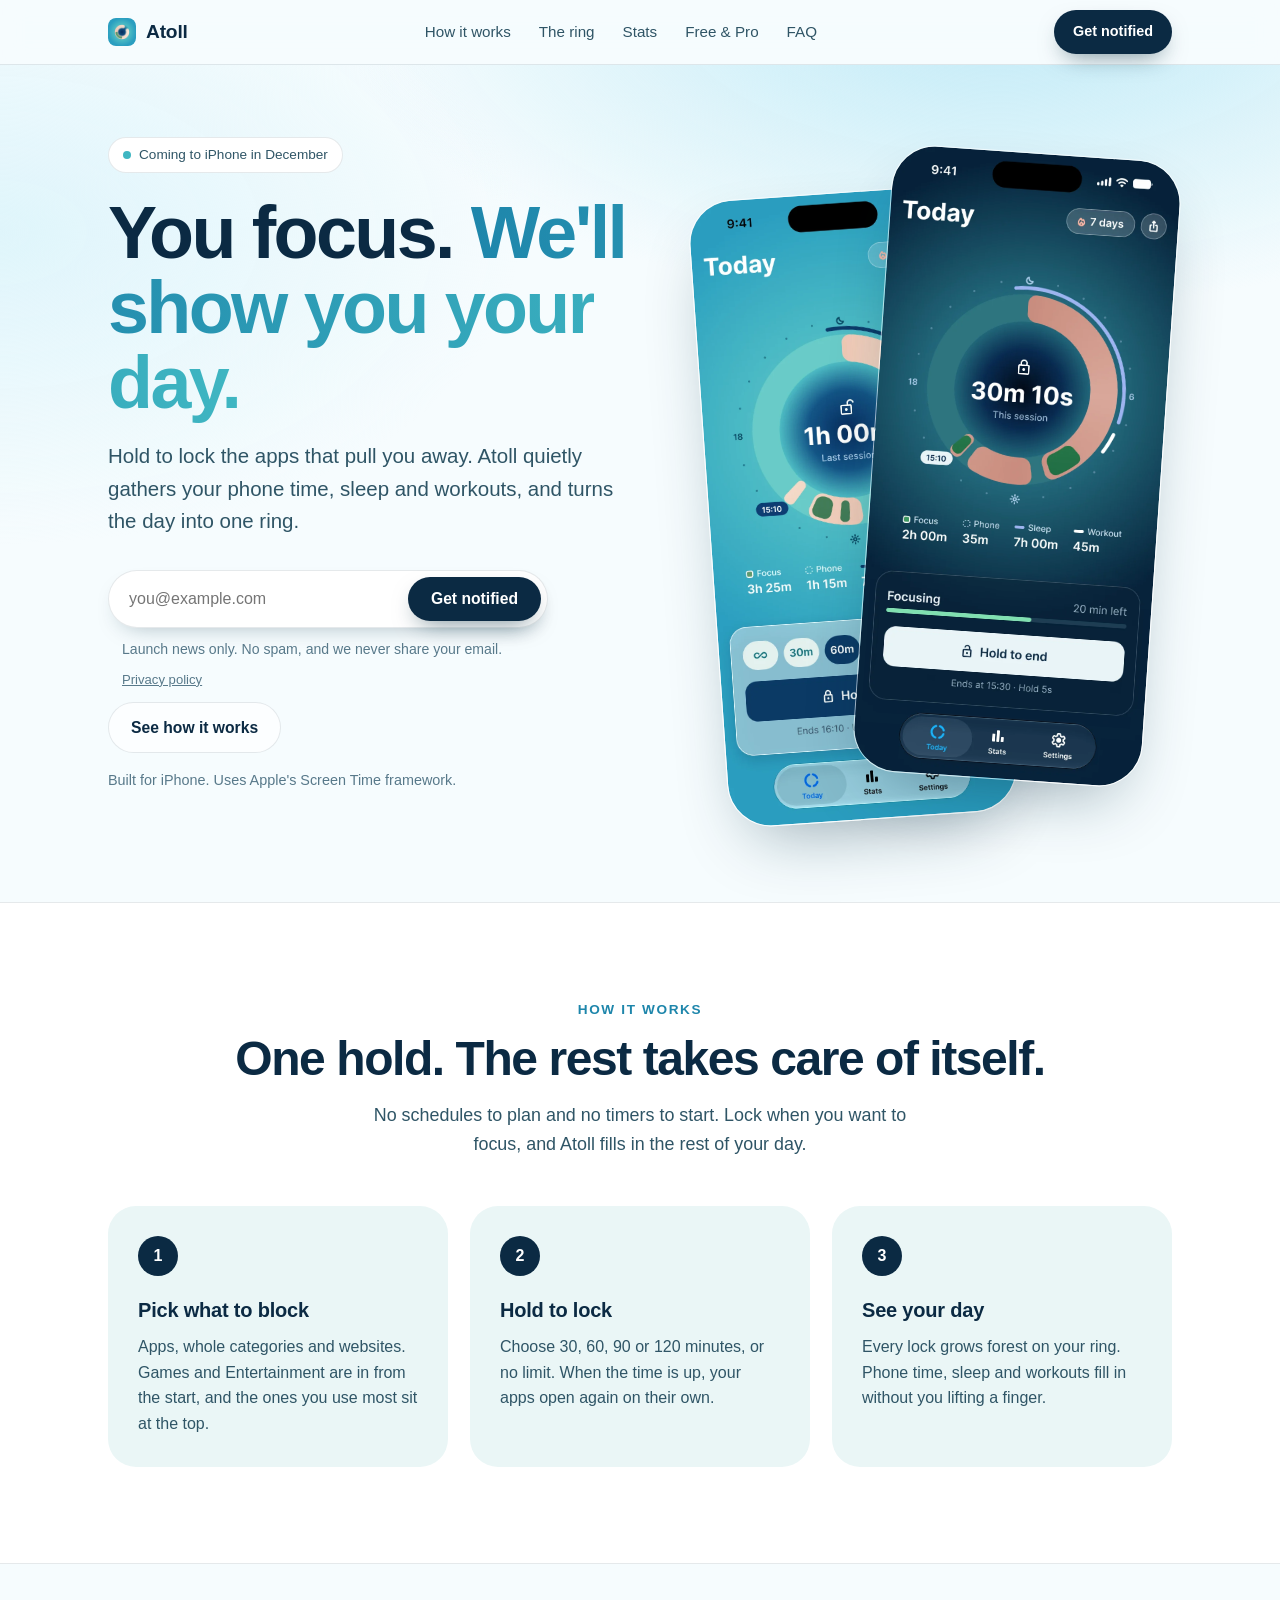
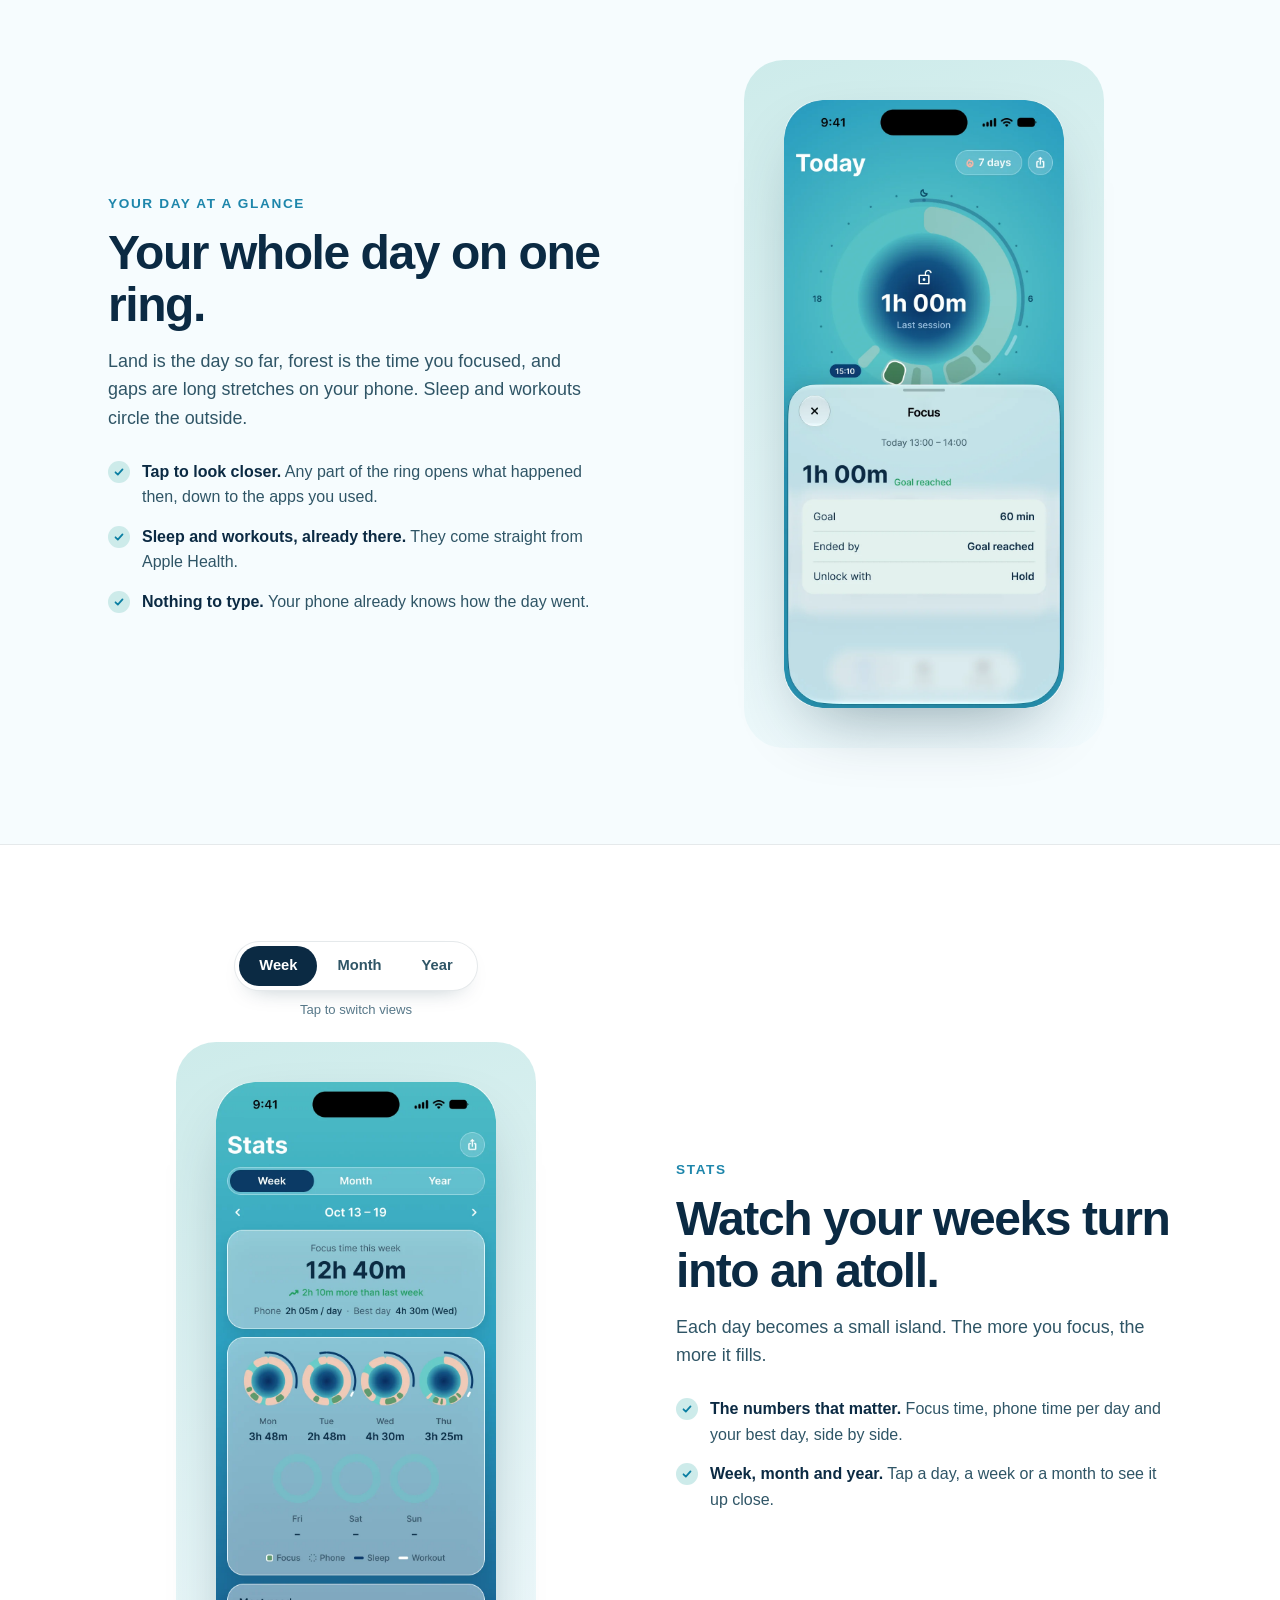
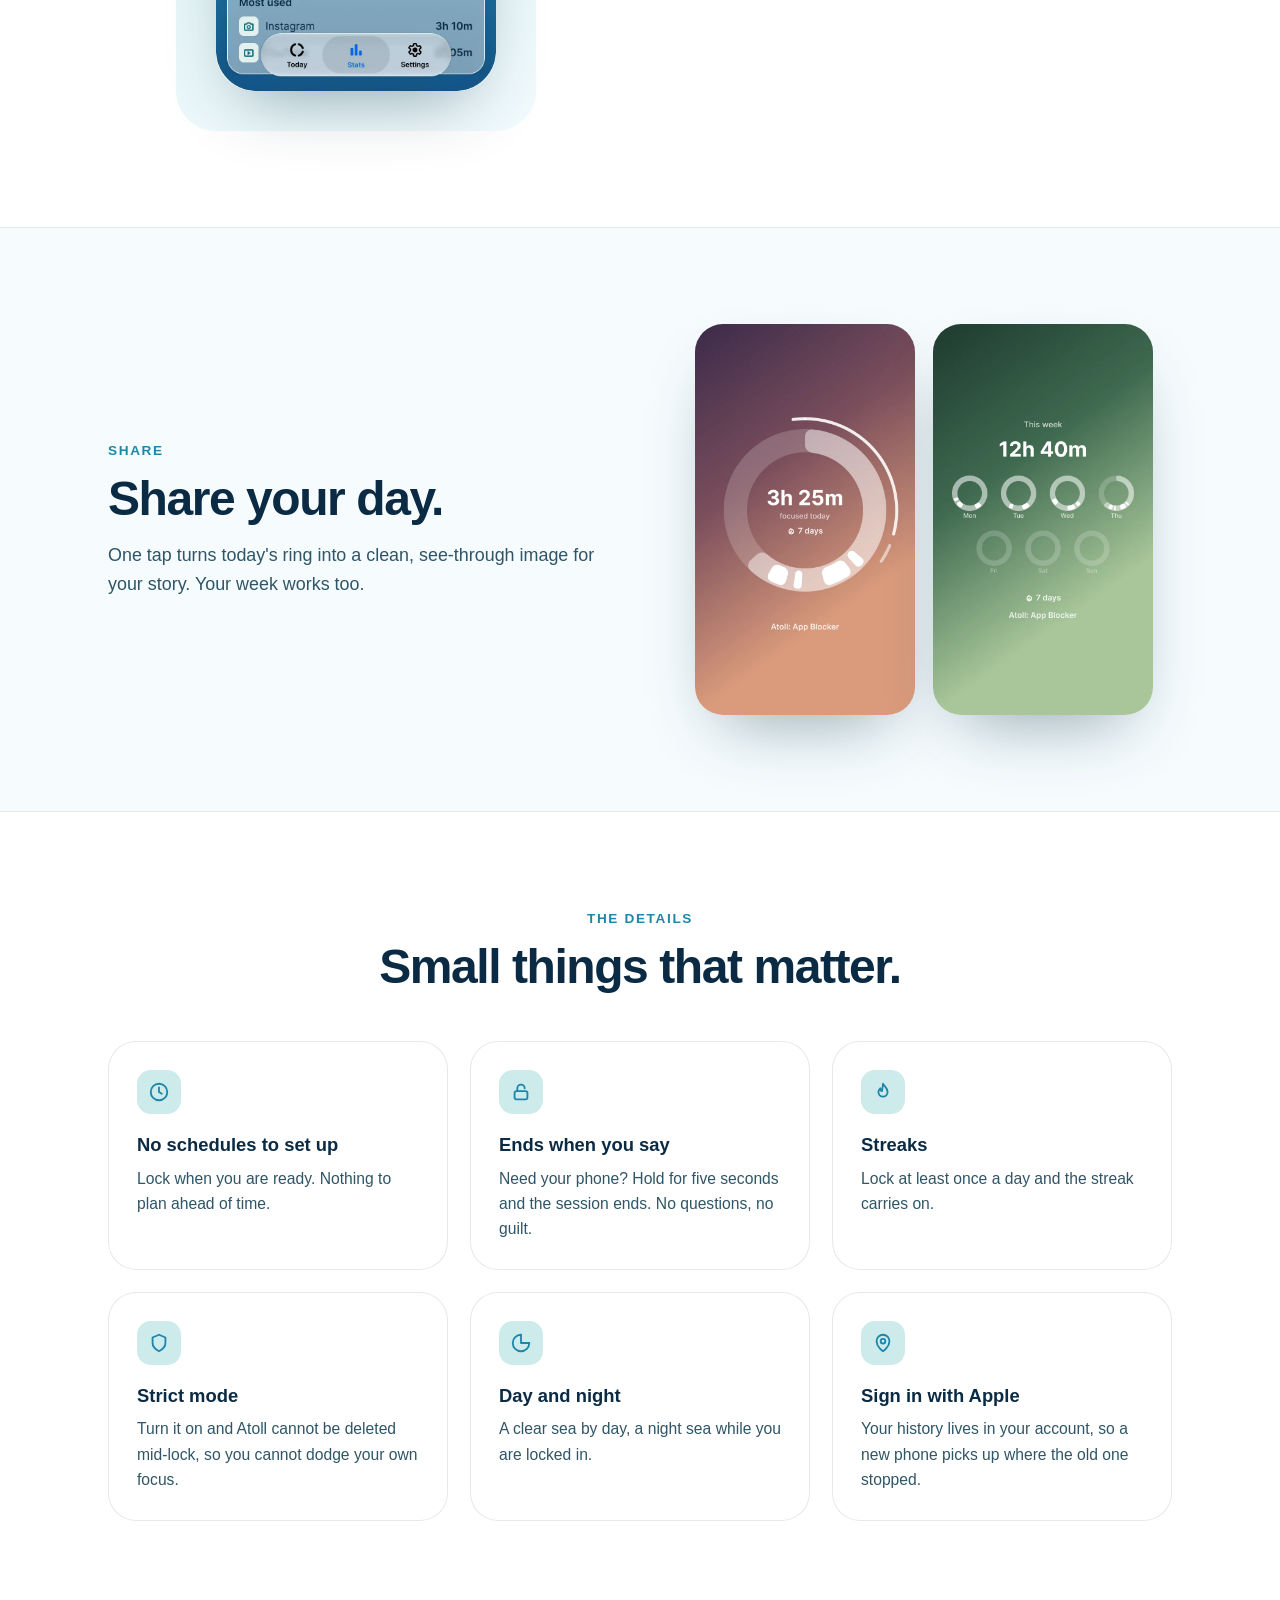
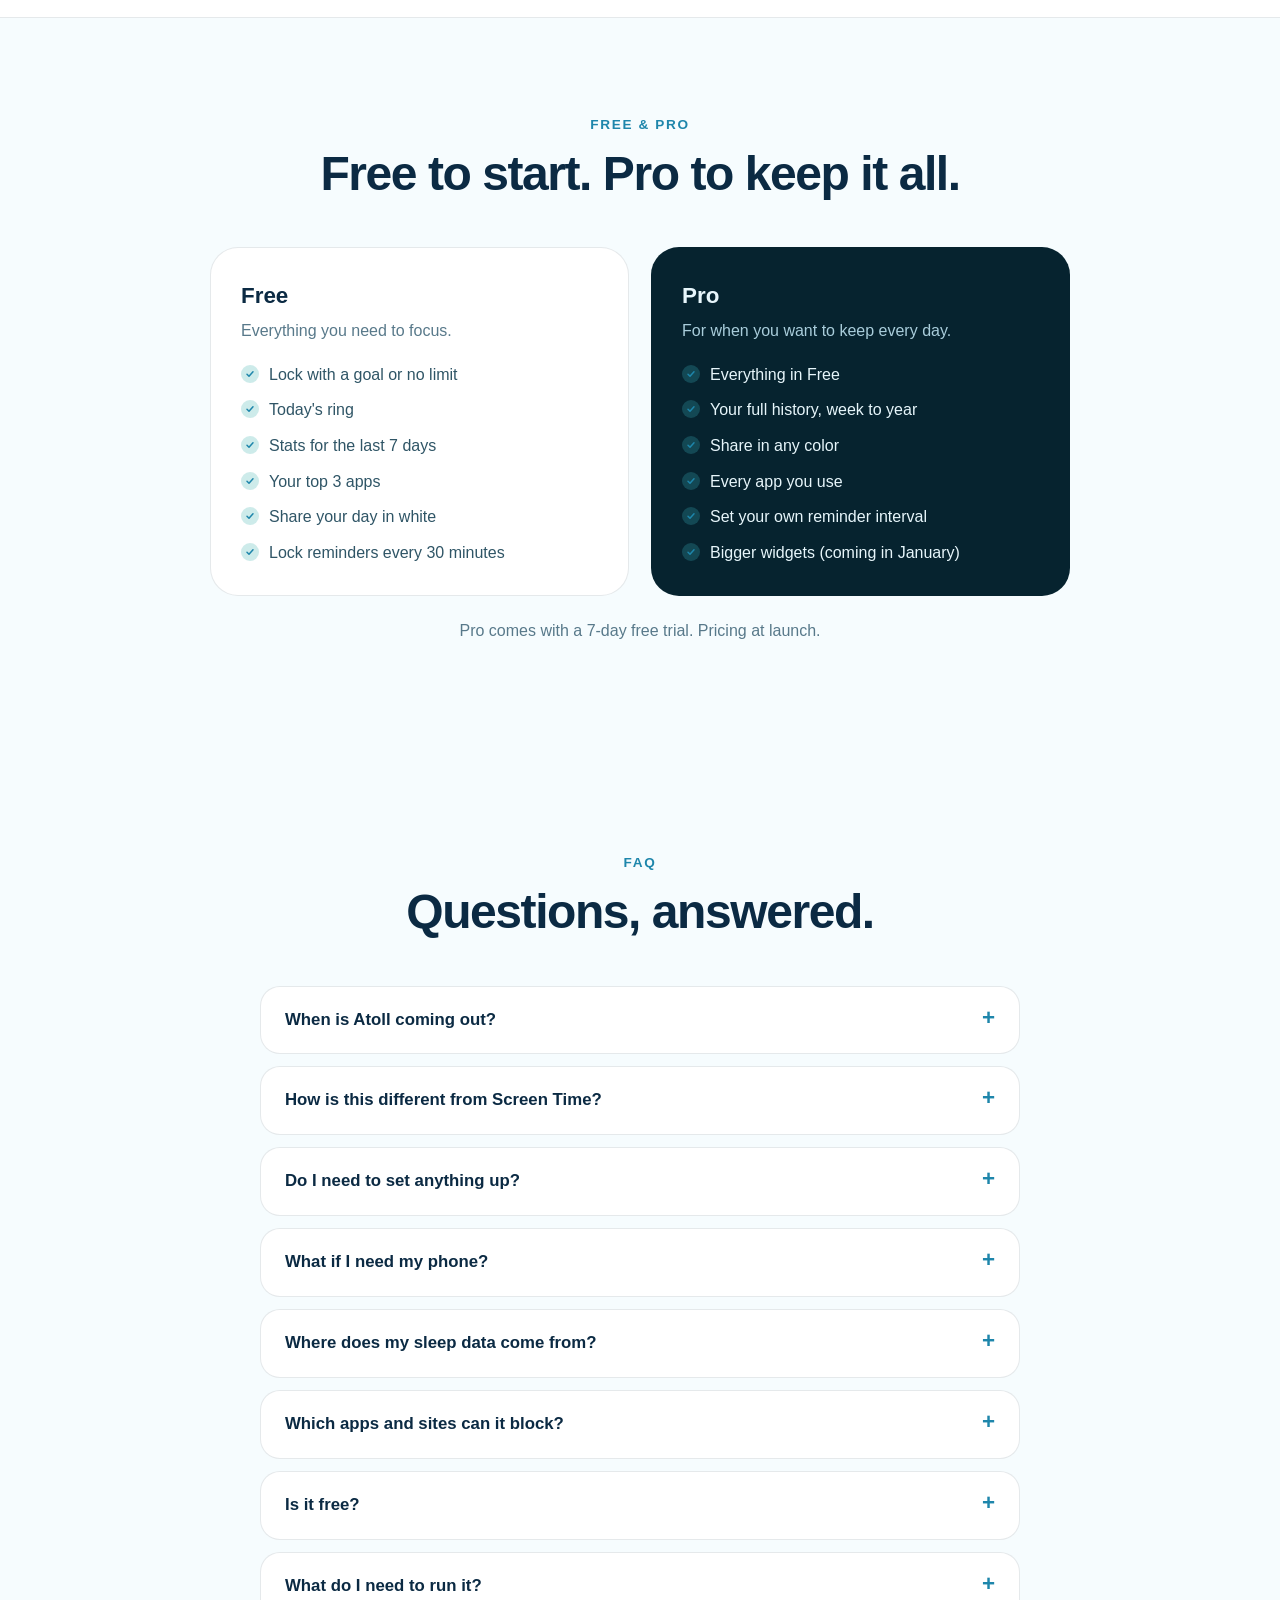
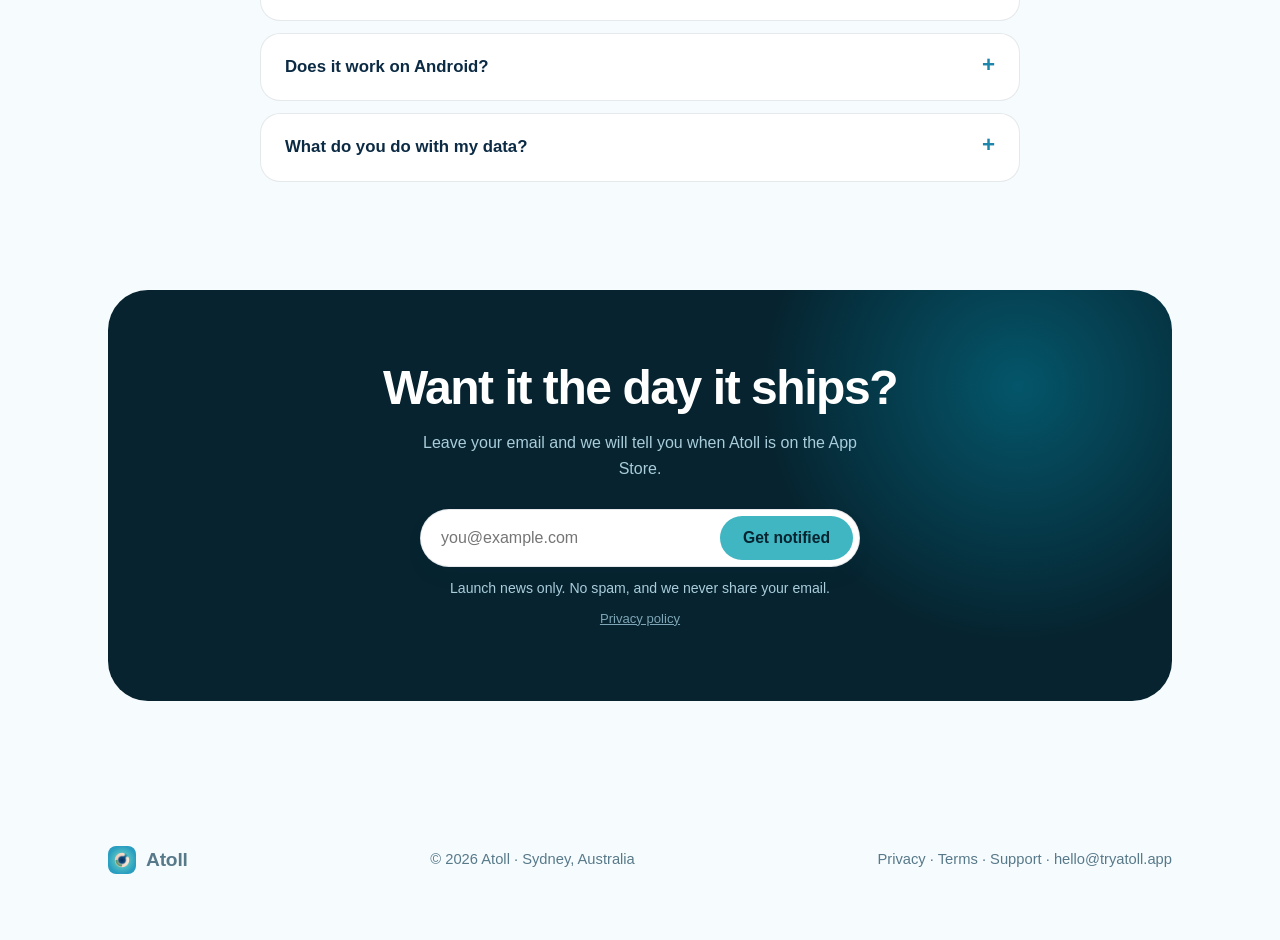
==== index.html @ 07da3eee "Rebrand the landing page for the focus ring concept with new screens, logo and icons" ====
<!doctype html>
<html lang="en">
<head>
<meta charset="utf-8">
<script>document.documentElement.className+=" js"</script>
<meta name="viewport" content="width=device-width, initial-scale=1">
<title>Atoll · You focus. We'll show you your day.</title>
<meta name="description" content="Lock distracting apps with one hold. Atoll turns your phone time, sleep and workouts into one ring for the day. Coming to iPhone in December 2026.">
<meta property="og:type" content="website">
<meta property="og:title" content="Atoll · You focus. We'll show you your day.">
<meta property="og:description" content="Hold to lock the apps that pull you away. Atoll turns your whole day into one ring.">
<meta property="og:image" content="https://tryatoll.app/og-image.png">
<meta property="og:url" content="https://tryatoll.app/">
<meta name="twitter:title" content="Atoll · You focus. We'll show you your day.">
<meta name="twitter:card" content="summary_large_image">
<meta name="twitter:image" content="https://tryatoll.app/og-image.png">
<link rel="canonical" href="https://tryatoll.app/">
<link rel="icon" href="/favicon.ico" sizes="any">
<link rel="icon" type="image/png" sizes="32x32" href="/favicon-32.png">
<link rel="apple-touch-icon" href="/apple-touch-icon.png">
<link rel="manifest" href="/site.webmanifest">
<meta name="theme-color" content="#0b2a43">
<style>
  :root {
    --ink:#0b2a43; --ink-2:#2f5566; --muted:#58798a; --teal:#1e86ab; --teal-2:#3fb6c2; --mist:#eaf6f6; --mist-2:#cdebea; --forest:#3f8a5c;
    --white:#fff; --line:rgba(7,47,64,.10); --dark:#06232f;
    --r:28px; --shadow:0 30px 70px -28px rgba(7,47,64,.45);
  }
  *{box-sizing:border-box} html{scroll-behavior:smooth}
  body{margin:0;font-family:-apple-system,BlinkMacSystemFont,"SF Pro Display","SF Pro Text","Helvetica Neue",Arial,sans-serif;color:var(--ink);background:#f6fcfe;line-height:1.6;-webkit-font-smoothing:antialiased}
  a{color:inherit}
  img{height:auto}
  .wrap{max-width:1120px;margin:0 auto;padding:0 28px}
  /* nav */
  .nav{position:sticky;top:0;z-index:20;backdrop-filter:saturate(180%) blur(14px);background:rgba(246,252,254,.78);border-bottom:1px solid var(--line)}
  .nav .wrap{display:flex;align-items:center;justify-content:space-between;height:64px}
  .brand{display:flex;align-items:center;gap:10px;font-weight:700;font-size:1.2rem;letter-spacing:-.01em;text-decoration:none}
  .mark{width:28px;height:28px;border-radius:8px;background:url(/img/mark.png) center/cover no-repeat;display:inline-block;flex:0 0 28px}
  .nav ul{display:flex;gap:28px;list-style:none;margin:0;padding:0}
  .nav ul a{text-decoration:none;color:var(--ink-2);font-size:.95rem}
  .nav ul a:hover{color:var(--teal)}
  .btn{display:inline-flex;align-items:center;gap:8px;padding:12px 22px;border-radius:999px;font-weight:600;font-size:.98rem;text-decoration:none;border:1px solid transparent;transition:transform .15s,box-shadow .15s}
  .btn:hover{transform:translateY(-1px)}
  .btn.primary{background:var(--ink);color:#fff;box-shadow:0 10px 24px -10px rgba(7,47,64,.6)}
  .btn.ghost{background:rgba(255,255,255,.7);border-color:var(--line);color:var(--ink)}
  .btn.small{padding:9px 18px;font-size:.9rem}
  /* notify form */
  .notify{width:100%;max-width:440px}
  .notify .row{display:flex;gap:8px;background:#fff;border:1px solid var(--line);border-radius:999px;padding:6px;box-shadow:0 10px 24px -14px rgba(7,47,64,.4)}
  .notify input[type=email]{flex:1;width:0;min-width:0;border:0;background:transparent;font:inherit;font-size:1rem;padding:8px 14px;color:var(--ink);outline:none}
  .notify .hp{position:absolute;left:-9999px;width:1px;height:1px;opacity:0}
  .notify .btn{white-space:nowrap;cursor:pointer;font-family:inherit}
  .notify .msg{margin:10px 14px 0;font-size:.88rem;color:var(--muted)}
  .notify.err .msg{color:#b3261e}
  .notify.done .row{display:none}
  .notify.done .msg{margin:0;font-size:1rem;font-weight:600;color:var(--teal)}
  .notify.busy .btn{opacity:.6;pointer-events:none}
  .final .notify{margin:0 auto;position:relative}
  .final .notify .msg{color:#a9cddb;text-align:center}
  .final .notify.err .msg{color:#ffb4ab}
  .final .notify.done .msg{color:#fff}
  .final .notify .btn.primary{background:var(--teal-2);color:var(--dark);box-shadow:none}
  .skip{position:absolute;left:-9999px;top:8px;background:var(--ink);color:#fff;padding:8px 14px;border-radius:10px;z-index:30}
  .skip:focus{left:12px}
  .notify .fine{margin:8px 14px 0;font-size:.82rem;color:var(--muted)}
  .notify .fine a{color:inherit}
  .notify.done .fine{display:none}
  .final .notify .fine{color:#7fa6b6;text-align:center}
  .notify .row:focus-within{box-shadow:0 0 0 3px rgba(0,180,216,.45)}
  a:focus-visible,button:focus-visible,summary:focus-visible{outline:3px solid var(--teal-2);outline-offset:3px}
  /* hero */
  .hero{position:relative;overflow:hidden;background:
    radial-gradient(1100px 520px at 78% -8%,#bfeaf6 0%,rgba(191,234,246,0) 60%),
    radial-gradient(800px 480px at 0% 20%,#dff5fb 0%,rgba(223,245,251,0) 65%),#f6fcfe}
  .hero .wrap{display:grid;grid-template-columns:1.05fr .95fr;gap:24px;align-items:center;padding-top:72px;padding-bottom:96px}
  .pill{display:inline-flex;gap:8px;align-items:center;background:#fff;border:1px solid var(--line);border-radius:999px;padding:6px 14px;font-size:.85rem;color:var(--ink-2);margin-bottom:22px}
  .pill i{width:8px;height:8px;border-radius:50%;background:var(--teal-2);display:inline-block}
  h1{font-size:clamp(2.6rem,6vw,4.6rem);line-height:1.02;letter-spacing:-.035em;margin:0 0 20px}
  h1 em{font-style:normal;background:linear-gradient(90deg,var(--teal),var(--teal-2));-webkit-background-clip:text;background-clip:text;color:transparent}
  .lead{font-size:1.28rem;color:var(--ink-2);max-width:32rem;margin:0 0 32px}
  .cta{display:flex;gap:12px;flex-wrap:wrap;align-items:center}
  .note{margin-top:16px;color:var(--muted);font-size:.9rem}
  .stage{position:relative;height:640px}
  .stage img{position:absolute;width:290px;border-radius:44px;box-shadow:var(--shadow);border:1px solid rgba(255,255,255,.6)}
  .stage .a{left:6%;top:40px;transform:rotate(-4deg)}
  .stage .b{right:2%;top:0;transform:rotate(4deg)}
  /* sections */
  section{padding:96px 0}
  .eyebrow{color:var(--teal);font-weight:700;font-size:.85rem;letter-spacing:.12em;text-transform:uppercase;margin-bottom:12px}
  h2{font-size:clamp(2rem,4vw,3rem);letter-spacing:-.03em;line-height:1.08;margin:0 0 16px}
  p.sub{color:var(--ink-2);font-size:1.12rem;max-width:34rem;margin:0}
  .row{display:grid;grid-template-columns:1fr 1fr;gap:72px;align-items:center}
  .row.flip .shot{order:-1}
  .shot{display:flex;justify-content:center}
  .shot .frame{position:relative;padding:40px;border-radius:40px;background:linear-gradient(160deg,var(--mist-2),#f2fbfe)}
  .shot .frame img{display:block;width:280px;border-radius:38px;box-shadow:var(--shadow)}
  .shot .frame.dark{background:linear-gradient(160deg,#0f4a61,#06232f)}
  ul.ticks{list-style:none;padding:0;margin:26px 0 0;display:grid;gap:14px}
  ul.ticks li{display:flex;gap:12px;color:var(--ink-2)}
  ul.ticks li::before{content:"";flex:0 0 22px;height:22px;border-radius:50%;background:var(--mist-2) url("data:image/svg+xml,%3Csvg xmlns='http://www.w3.org/2000/svg' viewBox='0 0 24 24' fill='none' stroke='%230b7fa3' stroke-width='3' stroke-linecap='round' stroke-linejoin='round'%3E%3Cpath d='M6 12.5l4 4 8-9'/%3E%3C/svg%3E") center/14px no-repeat;margin-top:2px}
  ul.ticks b{color:var(--ink)}
  .shot{flex-direction:column;align-items:center;gap:22px}
  .seg{display:inline-flex;background:#fff;border:1px solid var(--line);border-radius:999px;padding:4px;box-shadow:0 10px 24px -16px rgba(7,47,64,.4)}
  .seg button{border:0;background:transparent;font:inherit;font-weight:600;font-size:.92rem;color:var(--ink-2);padding:8px 20px;border-radius:999px;cursor:pointer}
  .seg button[aria-selected=true]{background:var(--ink);color:#fff}
  /* motion */
  @keyframes rise{from{opacity:0;transform:translateY(18px)}to{opacity:1;transform:none}}
  @keyframes floaty{0%,100%{translate:0 0}50%{translate:0 -10px}}
  .hero .wrap>div:first-child{animation:rise .8s ease both}
  .stage .a{animation:floaty 7s ease-in-out infinite}
  .stage .b{animation:floaty 7s ease-in-out -3.5s infinite}
  .js .reveal{opacity:0;transform:translateY(22px);transition:opacity .7s ease,transform .7s ease;transition-delay:var(--d,0s)}
  .js .reveal.in{opacity:1;transform:none}
  .card,.step{transition:transform .25s ease,box-shadow .25s ease}
  .card:hover,.step:hover{transform:translateY(-4px);box-shadow:0 18px 36px -22px rgba(7,47,64,.5)}
  /* 통계 탭: 겹쳐 놓고 서서히 바꾼다 */
  .shot .frame.stack{display:grid;justify-items:center}
  .shot .frame.stack img{grid-area:1/1;opacity:0;transition:opacity .4s ease;pointer-events:none}
  .shot .frame.stack img.on{opacity:1}
  .seg-wrap{display:none;flex-direction:column;align-items:center;gap:8px}
  .js .seg-wrap{display:flex}
  .seg-hint{font-size:.82rem;color:var(--muted);transition:opacity .4s ease}
  .seg-wrap.used .seg-hint{opacity:0}
  .seg{position:relative}
  .seg button{position:relative;z-index:1;transition:color .25s ease}
  .js .seg button[aria-selected=true]{background:transparent;color:#fff}
  .seg-pill{position:absolute;top:4px;left:0;height:calc(100% - 8px);width:0;border-radius:999px;background:var(--ink)}
  .seg-pill.ready{transition:transform .35s cubic-bezier(.4,0,.2,1),width .35s cubic-bezier(.4,0,.2,1)}
  @media(prefers-reduced-motion:reduce){
    .hero .wrap>div:first-child,.stage .a,.stage .b{animation:none}
    .js .reveal{opacity:1;transform:none;transition:none}
    .card,.step,.seg-pill,.shot .frame.stack img,.seg button{transition:none}
    .card:hover,.step:hover{transform:none}
  }
  /* how */
  .how{background:#fff;border-top:1px solid var(--line);border-bottom:1px solid var(--line)}
  .head{text-align:center;margin-bottom:48px}
  .head p.sub{margin:0 auto}
  .steps{display:grid;grid-template-columns:repeat(3,1fr);gap:22px}
  .step{background:var(--mist);border-radius:var(--r);padding:30px}
  .step .n{width:40px;height:40px;border-radius:50%;background:var(--ink);color:#fff;font-weight:700;display:grid;place-items:center;margin-bottom:18px}
  .step h3{margin:0 0 8px;font-size:1.25rem;letter-spacing:-.01em}
  .step p{margin:0;color:var(--ink-2)}
  /* cards */
  .grid{display:grid;grid-template-columns:repeat(3,1fr);gap:22px}
  .card{background:#fff;border:1px solid var(--line);border-radius:var(--r);padding:28px}
  .card .ic{width:44px;height:44px;border-radius:14px;background:var(--mist-2);display:grid;place-items:center;margin-bottom:16px;color:var(--teal)}
  .card h3{margin:0 0 6px;font-size:1.15rem}
  .card p{margin:0;color:var(--ink-2);font-size:.98rem}
  /* plans */
  .plans{display:grid;grid-template-columns:1fr 1fr;gap:22px;max-width:860px;margin:0 auto}
  .plan{background:#fff;border:1px solid var(--line);border-radius:var(--r);padding:30px}
  .plan.pro{background:var(--dark);color:#e7f6fb;border-color:transparent}
  .plan h3{margin:0 0 4px;font-size:1.4rem}
  .plan .tag{color:var(--muted);margin:0 0 18px}
  .plan.pro .tag{color:#a9cddb}
  .plan ul{list-style:none;padding:0;margin:0;display:grid;gap:10px}
  .plan li{display:flex;gap:10px;color:var(--ink-2)}
  .plan.pro li{color:#e7f6fb}
  .plan li::before{content:"";flex:0 0 18px;height:18px;margin-top:3px;border-radius:50%;background:var(--mist-2) url("data:image/svg+xml,%3Csvg xmlns='http://www.w3.org/2000/svg' viewBox='0 0 24 24' fill='none' stroke='%231e86ab' stroke-width='3' stroke-linecap='round' stroke-linejoin='round'%3E%3Cpath d='M6 12.5l4 4 8-9'/%3E%3C/svg%3E") center/12px no-repeat}
  .plan.pro li::before{background-color:rgba(63,182,194,.25)}
  .plans-note{text-align:center;color:var(--muted);margin-top:22px}
  .share-pair{display:flex;gap:18px;justify-content:center}
  .share-pair img{width:220px;border-radius:28px;box-shadow:var(--shadow)}
  /* faq */
  .faq{max-width:760px;margin:0 auto}
  details{background:#fff;border:1px solid var(--line);border-radius:20px;padding:20px 24px;margin-bottom:12px}
  summary{cursor:pointer;font-weight:600;font-size:1.05rem;list-style:none;display:flex;justify-content:space-between;gap:16px}
  summary::-webkit-details-marker{display:none}
  summary::after{content:"+";color:var(--teal);font-size:1.4rem;line-height:1}
  details[open] summary::after{content:"–"}
  details p{margin:12px 0 0;color:var(--ink-2)}
  /* cta */
  .final{background:var(--dark);color:#e7f6fb;border-radius:40px;padding:72px 40px;text-align:center;position:relative;overflow:hidden}
  .final::before{content:"";position:absolute;inset:-40% -10% auto auto;width:520px;height:520px;border-radius:50%;background:radial-gradient(circle,rgba(0,180,216,.35),rgba(0,180,216,0) 70%)}
  .final h2{color:#fff;position:relative} .final p{color:#a9cddb;max-width:30rem;margin:0 auto 28px;position:relative}
  .final .btn{position:relative;background:#fff;color:var(--ink)}
  footer{padding:48px 0 64px;color:var(--muted);font-size:.92rem}
  footer .wrap{display:flex;justify-content:space-between;gap:20px;flex-wrap:wrap;align-items:center}
  footer a{text-decoration:none} footer a:hover{color:var(--teal)}
  @media(max-width:900px){
    .nav ul{display:none}
    .hero .wrap{grid-template-columns:minmax(0,1fr);padding-top:40px}
    .cta{flex-direction:column;align-items:flex-start}
    .stage{width:100%;max-width:560px;margin:0 auto}
    .stage{height:560px}.stage img{width:240px}.stage .a{left:4%}.stage .b{right:4%}
    .row{grid-template-columns:minmax(0,1fr);gap:36px}.row.flip .shot{order:0}
    .shot{max-width:100%}.shot .frame{padding:24px;max-width:100%}.shot .frame img{width:100%;max-width:280px}
    .steps,.grid,.plans{grid-template-columns:1fr}
    .share-pair img{width:44%}
    section{padding:64px 0}
  }
  @media(max-width:480px){
    .wrap{padding:0 20px}
    .shot .frame{padding:18px;border-radius:32px}
    .shot .frame img{border-radius:30px}
    .final{padding:48px 20px;border-radius:32px}
    .step{padding:24px}
    h2{font-size:1.9rem}
  }
</style>
</head>
<body>
<a class="skip" href="#main">Skip to content</a>
<nav class="nav" aria-label="Main"><div class="wrap">
  <a class="brand" href="/"><span class="mark" aria-hidden="true"></span>Atoll</a>
  <ul><li><a href="#how">How it works</a></li><li><a href="#ring">The ring</a></li><li><a href="#stats">Stats</a></li><li><a href="#plans">Free &amp; Pro</a></li><li><a href="#faq">FAQ</a></li></ul>
  <a class="btn primary small" href="#notify">Get notified</a>
</div></nav>

<main id="main">
<header class="hero"><div class="wrap">
  <div>
    <span class="pill"><i></i>Coming to iPhone in December</span>
    <h1>You focus. <em>We'll show you your day.</em></h1>
    <p class="lead">Hold to lock the apps that pull you away. Atoll quietly gathers your phone time, sleep and workouts, and turns the day into one ring.</p>
    <div class="cta">
      <form class="notify" novalidate>
        <div class="row"><input type="email" name="email" placeholder="you@example.com" aria-label="Email address" autocomplete="email" required><input class="hp" type="text" name="website" tabindex="-1" autocomplete="off" aria-hidden="true"><button class="btn primary" type="submit">Get notified</button></div>
        <p class="msg" role="status" aria-live="polite">Launch news only. No spam, and we never share your email.</p>
        <p class="fine"><a href="/privacy/">Privacy policy</a></p>
      </form>
      <a class="btn ghost" href="#how">See how it works</a>
    </div>
    <p class="note">Built for iPhone. Uses Apple's Screen Time framework.</p>
  </div>
  <div class="stage">
    <img class="a" src="img/home-light.webp" width="804" height="1748" alt="Atoll Today screen: a 24-hour ring drawn like an atoll, with forest where you focused">
    <img class="b" src="img/home-locked.webp" width="804" height="1748" alt="Atoll while locked: a night-sea ring, 20 minutes left and a Hold to end button">
  </div>
</div></header>

<section class="how" id="how"><div class="wrap">
  <div class="head"><div class="eyebrow">How it works</div><h2>One hold. The rest takes care of itself.</h2><p class="sub">No schedules to plan and no timers to start. Lock when you want to focus, and Atoll fills in the rest of your day.</p></div>
  <div class="steps">
    <div class="step"><div class="n">1</div><h3>Pick what to block</h3><p>Apps, whole categories and websites. Games and Entertainment are in from the start, and the ones you use most sit at the top.</p></div>
    <div class="step"><div class="n">2</div><h3>Hold to lock</h3><p>Choose 30, 60, 90 or 120 minutes, or no limit. When the time is up, your apps open again on their own.</p></div>
    <div class="step"><div class="n">3</div><h3>See your day</h3><p>Every lock grows forest on your ring. Phone time, sleep and workouts fill in without you lifting a finger.</p></div>
  </div>
</div></section>

<section id="ring"><div class="wrap row">
  <div>
    <div class="eyebrow">Your day at a glance</div>
    <h2>Your whole day on one ring.</h2>
    <p class="sub">Land is the day so far, forest is the time you focused, and gaps are long stretches on your phone. Sleep and workouts circle the outside.</p>
    <ul class="ticks">
      <li><span><b>Tap to look closer.</b> Any part of the ring opens what happened then, down to the apps you used.</span></li>
      <li><span><b>Sleep and workouts, already there.</b> They come straight from Apple Health.</span></li>
      <li><span><b>Nothing to type.</b> Your phone already knows how the day went.</span></li>
    </ul>
  </div>
  <div class="shot"><div class="frame"><img src="img/ring-detail.webp" width="804" height="1748" alt="Tapping a block of forest opens a sheet: one hour of focus, goal reached" loading="lazy"></div></div>
</div></section>

<section id="stats" style="background:#fff;border-top:1px solid var(--line);border-bottom:1px solid var(--line)"><div class="wrap row flip">
  <div>
    <div class="eyebrow">Stats</div>
    <h2>Watch your weeks turn into an atoll.</h2>
    <p class="sub">Each day becomes a small island. The more you focus, the more it fills.</p>
    <ul class="ticks">
      <li><span><b>The numbers that matter.</b> Focus time, phone time per day and your best day, side by side.</span></li>
      <li><span><b>Week, month and year.</b> Tap a day, a week or a month to see it up close.</span></li>
    </ul>
  </div>
  <div class="shot">
    <div class="seg-wrap">
      <div class="seg" role="tablist" aria-label="Stats range">
        <span class="seg-pill" aria-hidden="true"></span>
        <button type="button" role="tab" aria-selected="true" aria-controls="stats-week" data-target="stats-week">Week</button>
        <button type="button" role="tab" aria-selected="false" aria-controls="stats-month" data-target="stats-month" tabindex="-1">Month</button>
        <button type="button" role="tab" aria-selected="false" aria-controls="stats-year" data-target="stats-year" tabindex="-1">Year</button>
      </div>
      <span class="seg-hint">Tap to switch views</span>
    </div>
    <div class="frame stack">
      <img id="stats-week" class="on" src="img/stats-week.webp" width="804" height="1748" alt="Weekly stats: 12 hours 40 minutes of focus and a small ring for each day">
      <img id="stats-month" src="img/stats-month.webp" width="804" height="1748" alt="Monthly stats: a calendar where each day's ring fills with focus time" loading="lazy">
      <img id="stats-year" src="img/stats-year.webp" width="804" height="1748" alt="Yearly stats: a small calendar for every month, greener on days you focused" loading="lazy">
    </div>
  </div>
</div></section>

<section id="share"><div class="wrap row">
  <div>
    <div class="eyebrow">Share</div>
    <h2>Share your day.</h2>
    <p class="sub">One tap turns today's ring into a clean, see-through image for your story. Your week works too.</p>
  </div>
  <div class="shot"><div class="share-pair"><img src="img/share-today.webp" width="720" height="1280" alt="A shared image: today's ring in white over a photo, 3 hours 25 minutes focused" loading="lazy"><img src="img/share-week.webp" width="720" height="1280" alt="A shared image: seven small rings for the week, 12 hours 40 minutes" loading="lazy"></div></div>
</div></section>

<section style="background:#fff;border-top:1px solid var(--line);border-bottom:1px solid var(--line)"><div class="wrap">
  <div class="head"><div class="eyebrow">The details</div><h2>Small things that matter.</h2></div>
  <div class="grid">
    <div class="card"><div class="ic"><svg width="22" height="22" viewBox="0 0 24 24" fill="none" stroke="currentColor" stroke-width="2" stroke-linecap="round" stroke-linejoin="round" aria-hidden="true"><circle cx="12" cy="12" r="9"/><path d="M12 7v5l3 2"/></svg></div><h3>No schedules to set up</h3><p>Lock when you are ready. Nothing to plan ahead of time.</p></div>
    <div class="card"><div class="ic"><svg width="22" height="22" viewBox="0 0 24 24" fill="none" stroke="currentColor" stroke-width="2" stroke-linecap="round" stroke-linejoin="round" aria-hidden="true"><rect x="5" y="11" width="14" height="9" rx="2"/><path d="M8 11V8a4 4 0 0 1 8 0"/></svg></div><h3>Ends when you say</h3><p>Need your phone? Hold for five seconds and the session ends. No questions, no guilt.</p></div>
    <div class="card"><div class="ic"><svg width="22" height="22" viewBox="0 0 24 24" fill="none" stroke="currentColor" stroke-width="2" stroke-linecap="round" stroke-linejoin="round" aria-hidden="true"><path d="M12 3c2 3 5 5 5 9a5 5 0 0 1-10 0c0-2 1-3 2-4 0 2 1 3 2 3 0-3 1-5 1-8z"/></svg></div><h3>Streaks</h3><p>Lock at least once a day and the streak carries on.</p></div>
    <div class="card"><div class="ic"><svg width="22" height="22" viewBox="0 0 24 24" fill="none" stroke="currentColor" stroke-width="2" stroke-linecap="round" stroke-linejoin="round" aria-hidden="true"><path d="M12 3l7 3v6c0 4-3 7-7 9-4-2-7-5-7-9V6z"/></svg></div><h3>Strict mode</h3><p>Turn it on and Atoll cannot be deleted mid-lock, so you cannot dodge your own focus.</p></div>
    <div class="card"><div class="ic"><svg width="22" height="22" viewBox="0 0 24 24" fill="none" stroke="currentColor" stroke-width="2" stroke-linecap="round" stroke-linejoin="round" aria-hidden="true"><path d="M12 3a9 9 0 1 0 9 9"/><path d="M12 3v9h9"/></svg></div><h3>Day and night</h3><p>A clear sea by day, a night sea while you are locked in.</p></div>
    <div class="card"><div class="ic"><svg width="22" height="22" viewBox="0 0 24 24" fill="none" stroke="currentColor" stroke-width="2" stroke-linecap="round" stroke-linejoin="round" aria-hidden="true"><path d="M12 21s-7-4.5-7-11a7 7 0 0 1 14 0c0 6.5-7 11-7 11z"/><circle cx="12" cy="10" r="2.5"/></svg></div><h3>Sign in with Apple</h3><p>Your history lives in your account, so a new phone picks up where the old one stopped.</p></div>
  </div>
</div></section>

<section id="plans"><div class="wrap">
  <div class="head"><div class="eyebrow">Free &amp; Pro</div><h2>Free to start. Pro to keep it all.</h2></div>
  <div class="plans">
    <div class="plan"><h3>Free</h3><p class="tag">Everything you need to focus.</p><ul>
      <li>Lock with a goal or no limit</li><li>Today's ring</li><li>Stats for the last 7 days</li><li>Your top 3 apps</li><li>Share your day in white</li><li>Lock reminders every 30 minutes</li></ul></div>
    <div class="plan pro"><h3>Pro</h3><p class="tag">For when you want to keep every day.</p><ul>
      <li>Everything in Free</li><li>Your full history, week to year</li><li>Share in any color</li><li>Every app you use</li><li>Set your own reminder interval</li><li>Bigger widgets (coming in January)</li></ul></div>
  </div>
  <p class="plans-note">Pro comes with a 7-day free trial. Pricing at launch.</p>
</div></section>

<section id="faq"><div class="wrap">
  <div class="head"><div class="eyebrow">FAQ</div><h2>Questions, answered.</h2></div>
  <div class="faq">
    <details><summary>When is Atoll coming out?</summary><p>We are aiming for December 2026 on iPhone. Leave your email above and we will tell you the day it reaches the App Store.</p></details>
    <details><summary>How is this different from Screen Time?</summary><p>Screen Time sets limits. Atoll shows you the whole day: when you focused, when you drifted, how you slept and moved, all on one ring. Locking takes one hold.</p></details>
    <details><summary>Do I need to set anything up?</summary><p>Pick the apps to block once. After that, just hold to lock when you want to focus.</p></details>
    <details><summary>What if I need my phone?</summary><p>Hold for five seconds and the session ends, any time. With a time goal, your apps also open on their own when it is up.</p></details>
    <details><summary>Where does my sleep data come from?</summary><p>From Apple Health, if you allow it. Without it, Atoll estimates sleep from when you put your phone down.</p></details>
    <details><summary>Which apps and sites can it block?</summary><p>Whatever you choose. Atoll uses Apple's Screen Time framework to block the apps and categories you pick, plus the websites you list.</p></details>
    <details><summary>Is it free?</summary><p>Yes. Free covers locking, today's ring and the last 7 days. Pro keeps your full history. See Free &amp; Pro above.</p></details>
    <details><summary>What do I need to run it?</summary><p>An iPhone on iOS 26.4 or later.</p></details>
    <details><summary>Does it work on Android?</summary><p>Not yet. iPhone comes first.</p></details>
    <details><summary>What do you do with my data?</summary><p>Your app usage stays on your iPhone. We use your email only to tell you about Atoll. The details are in the <a href="/privacy/">privacy policy</a>.</p></details>
  </div>
</div></section>

<section style="padding-top:0"><div class="wrap">
  <div class="final">
    <h2>Want it the day it ships?</h2>
    <p>Leave your email and we will tell you when Atoll is on the App Store.</p>
    <div id="notify"></div>
    <form class="notify on-dark" novalidate>
        <div class="row"><input type="email" name="email" placeholder="you@example.com" aria-label="Email address" autocomplete="email" required><input class="hp" type="text" name="website" tabindex="-1" autocomplete="off" aria-hidden="true"><button class="btn primary" type="submit">Get notified</button></div>
        <p class="msg" role="status" aria-live="polite">Launch news only. No spam, and we never share your email.</p>
        <p class="fine"><a href="/privacy/">Privacy policy</a></p>
      </form>
  </div>
</div></section>
</main>

<footer><div class="wrap">
  <span class="brand"><span class="mark" aria-hidden="true"></span>Atoll</span>
  <span>© 2026 Atoll · Sydney, Australia</span>
  <span><a href="/privacy/">Privacy</a> · <a href="/terms/">Terms</a> · <a href="/support/">Support</a> · <a href="mailto:hello@tryatoll.app">hello@tryatoll.app</a></span>
</div></footer>
<script>
(function(){
  var API="https://atoll-signup.star7357.workers.dev";
  document.querySelectorAll("form.notify").forEach(function(f){
    var msg=f.querySelector(".msg"), idle=msg.innerHTML, em=f.querySelector("[name=email]"), hp=f.querySelector("[name=website]");
    f.addEventListener("submit",function(e){
      e.preventDefault();
      var email=em.value.trim();
      if(!/^[^\s@]+@[^\s@]+\.[^\s@]{2,}$/.test(email)){f.classList.add("err");msg.textContent="Please enter a valid email address.";return}
      f.classList.remove("err");f.classList.add("busy");
      fetch(API,{method:"POST",headers:{"Content-Type":"application/json"},body:JSON.stringify({email:email,website:hp.value})})
        .then(function(r){if(!r.ok)throw 0;f.classList.add("done");msg.textContent="Thanks! We will email you when Atoll launches."})
        .catch(function(){f.classList.add("err");msg.textContent="Something went wrong. Please try again, or email hello@tryatoll.app."})
        .then(function(){f.classList.remove("busy")});
    });
    em.addEventListener("input",function(){if(f.classList.contains("err")){f.classList.remove("err");msg.innerHTML=idle}});
  });
  var seg=document.querySelector(".seg");
  if(seg){
    var wrap=seg.parentNode, pill=seg.querySelector(".seg-pill");
    var tabs=[].slice.call(seg.querySelectorAll("button"));
    var current=0, timer=null, stopped=false;
    var reduce=window.matchMedia&&matchMedia("(prefers-reduced-motion: reduce)").matches;
    var place=function(){var b=tabs[current];pill.style.width=b.offsetWidth+"px";pill.style.transform="translateX("+b.offsetLeft+"px)"};
    var pick=function(i){
      current=i;
      tabs.forEach(function(t,k){
        var on=k===i;
        t.setAttribute("aria-selected",on);t.tabIndex=on?0:-1;
        document.getElementById(t.dataset.target).classList.toggle("on",on);
      });
      place();
    };
    var stop=function(){stopped=true;clearInterval(timer);timer=null;wrap.classList.add("used")};
    tabs.forEach(function(b,i){
      b.addEventListener("click",function(){stop();pick(i)});
      b.addEventListener("keydown",function(e){
        var n=e.key==="ArrowRight"?i+1:e.key==="ArrowLeft"?i-1:-1;
        if(n<0||n>=tabs.length)return;
        e.preventDefault();stop();pick(n);tabs[n].focus();
      });
    });
    window.addEventListener("resize",place);
    window.addEventListener("load",place);
    place();
    requestAnimationFrame(function(){requestAnimationFrame(function(){pill.classList.add("ready")})});
    // 화면에 들어오면 Week → Month → Year 순으로 보여 준다. 한 번 누르면 멈춘다.
    if("IntersectionObserver" in window&&!reduce){
      new IntersectionObserver(function(es){
        es.forEach(function(e){
          if(stopped)return;
          if(e.isIntersecting&&!timer){timer=setInterval(function(){pick((current+1)%tabs.length)},3500)}
          else if(!e.isIntersecting&&timer){clearInterval(timer);timer=null}
        });
      },{threshold:0.5}).observe(seg.parentNode.parentNode.querySelector(".frame"));
    }
  }
  // 스크롤하면 부드럽게 나타난다
  var targets=[].slice.call(document.querySelectorAll(".head,.row>div,.step,.card,details,.final"));
  targets.forEach(function(el,i){el.classList.add("reveal")});
  [].slice.call(document.querySelectorAll(".steps,.grid")).forEach(function(g){
    [].slice.call(g.children).forEach(function(c,i){c.style.setProperty("--d",(i*0.08)+"s")});
  });
  if("IntersectionObserver" in window){
    var io=new IntersectionObserver(function(es){
      es.forEach(function(e){if(e.isIntersecting){e.target.classList.add("in");io.unobserve(e.target)}});
    },{threshold:0.12});
    targets.forEach(function(el){io.observe(el)});
  }else{targets.forEach(function(el){el.classList.add("in")})}
})();
</script>
<!-- Cloudflare Web Analytics -->
<script defer src='https://static.cloudflareinsights.com/beacon.min.js' data-cf-beacon='{"token": "031bfcde85be46de826a1d18d7e352c0"}'></script>
<!-- End Cloudflare Web Analytics -->
</body>
</html>
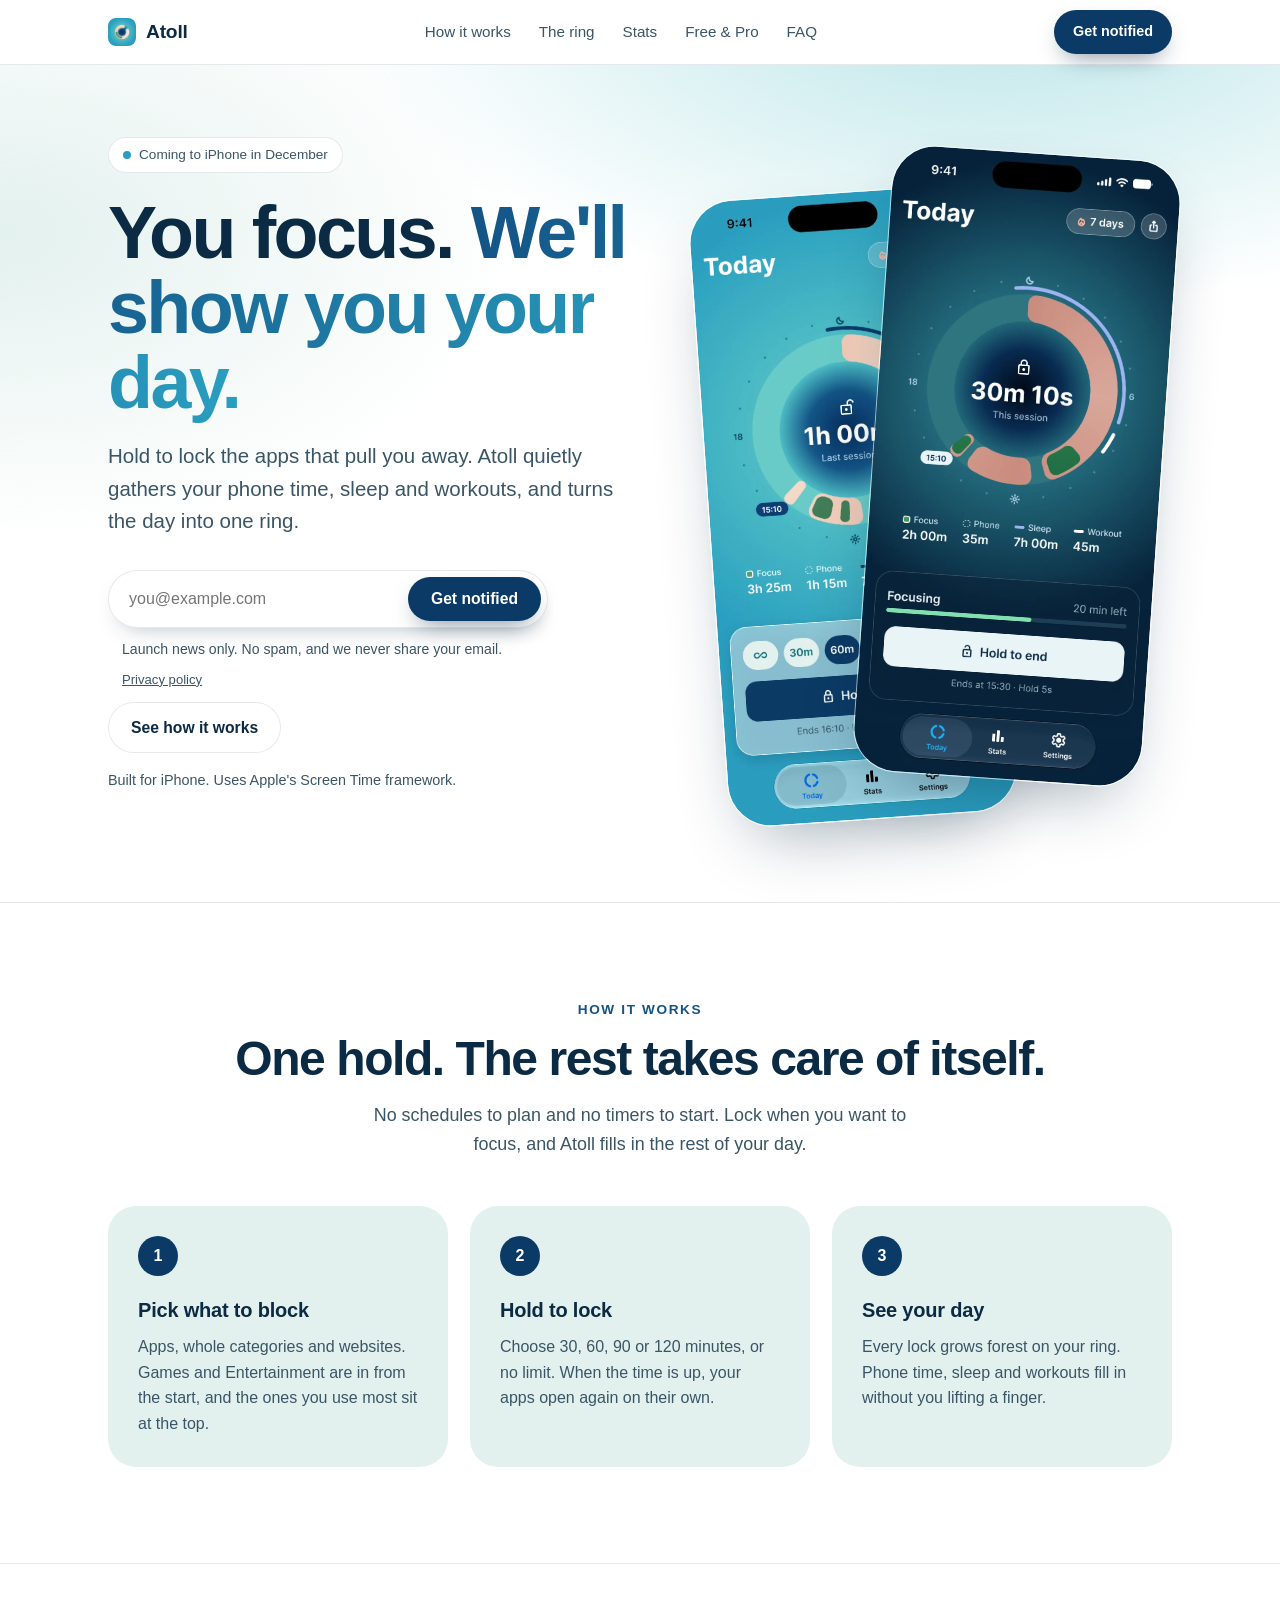
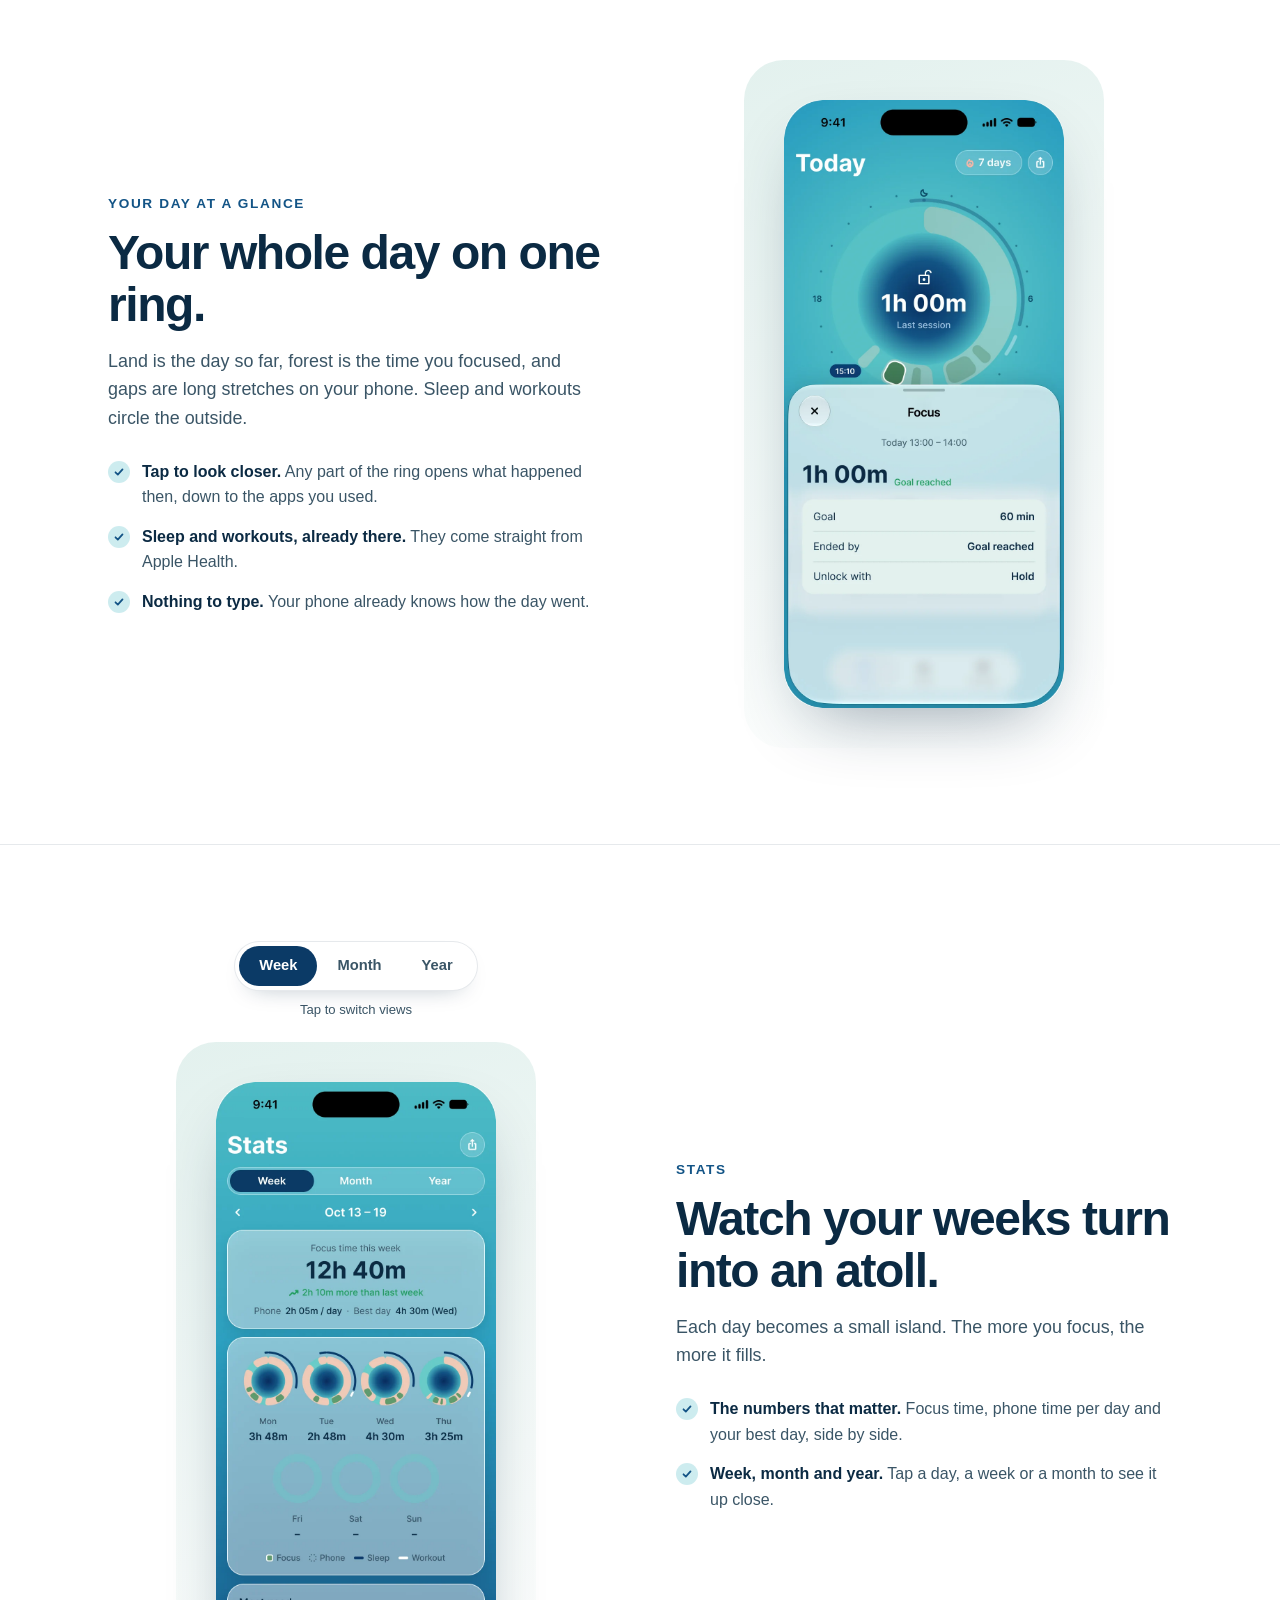
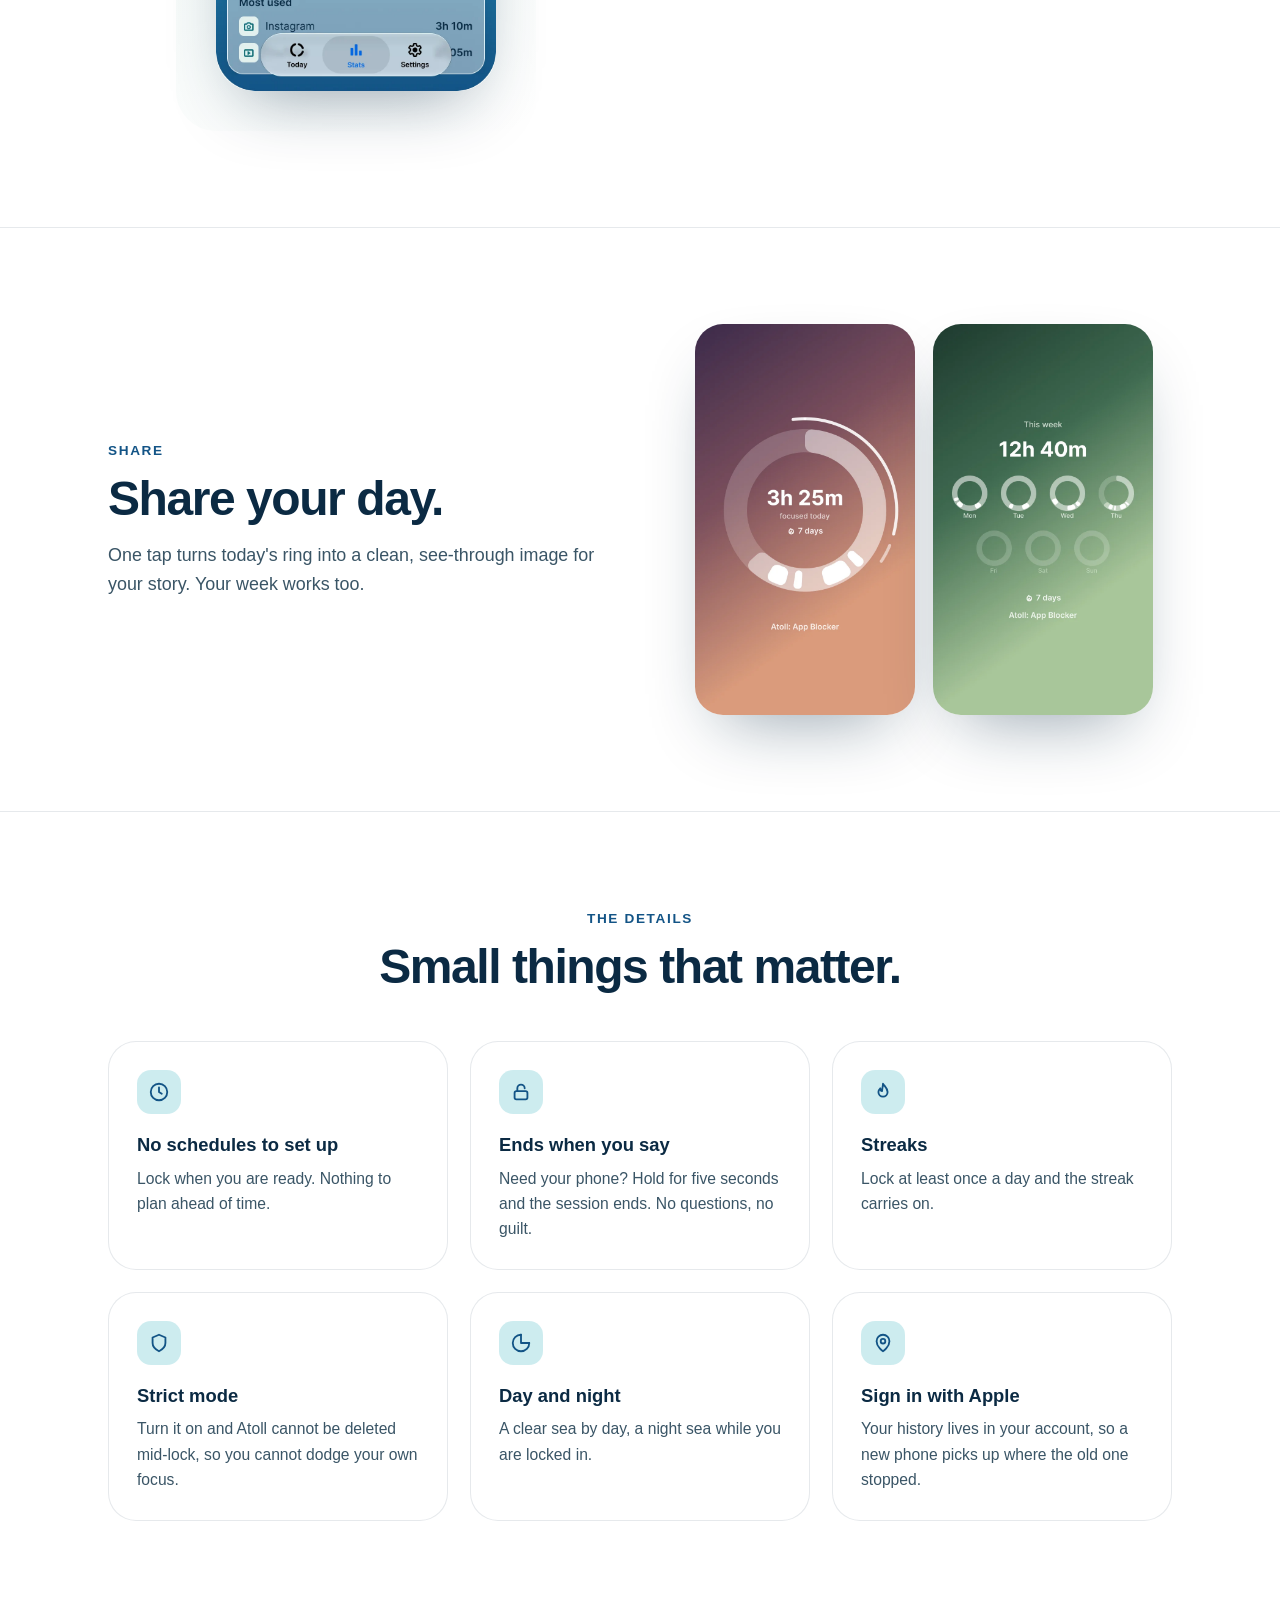
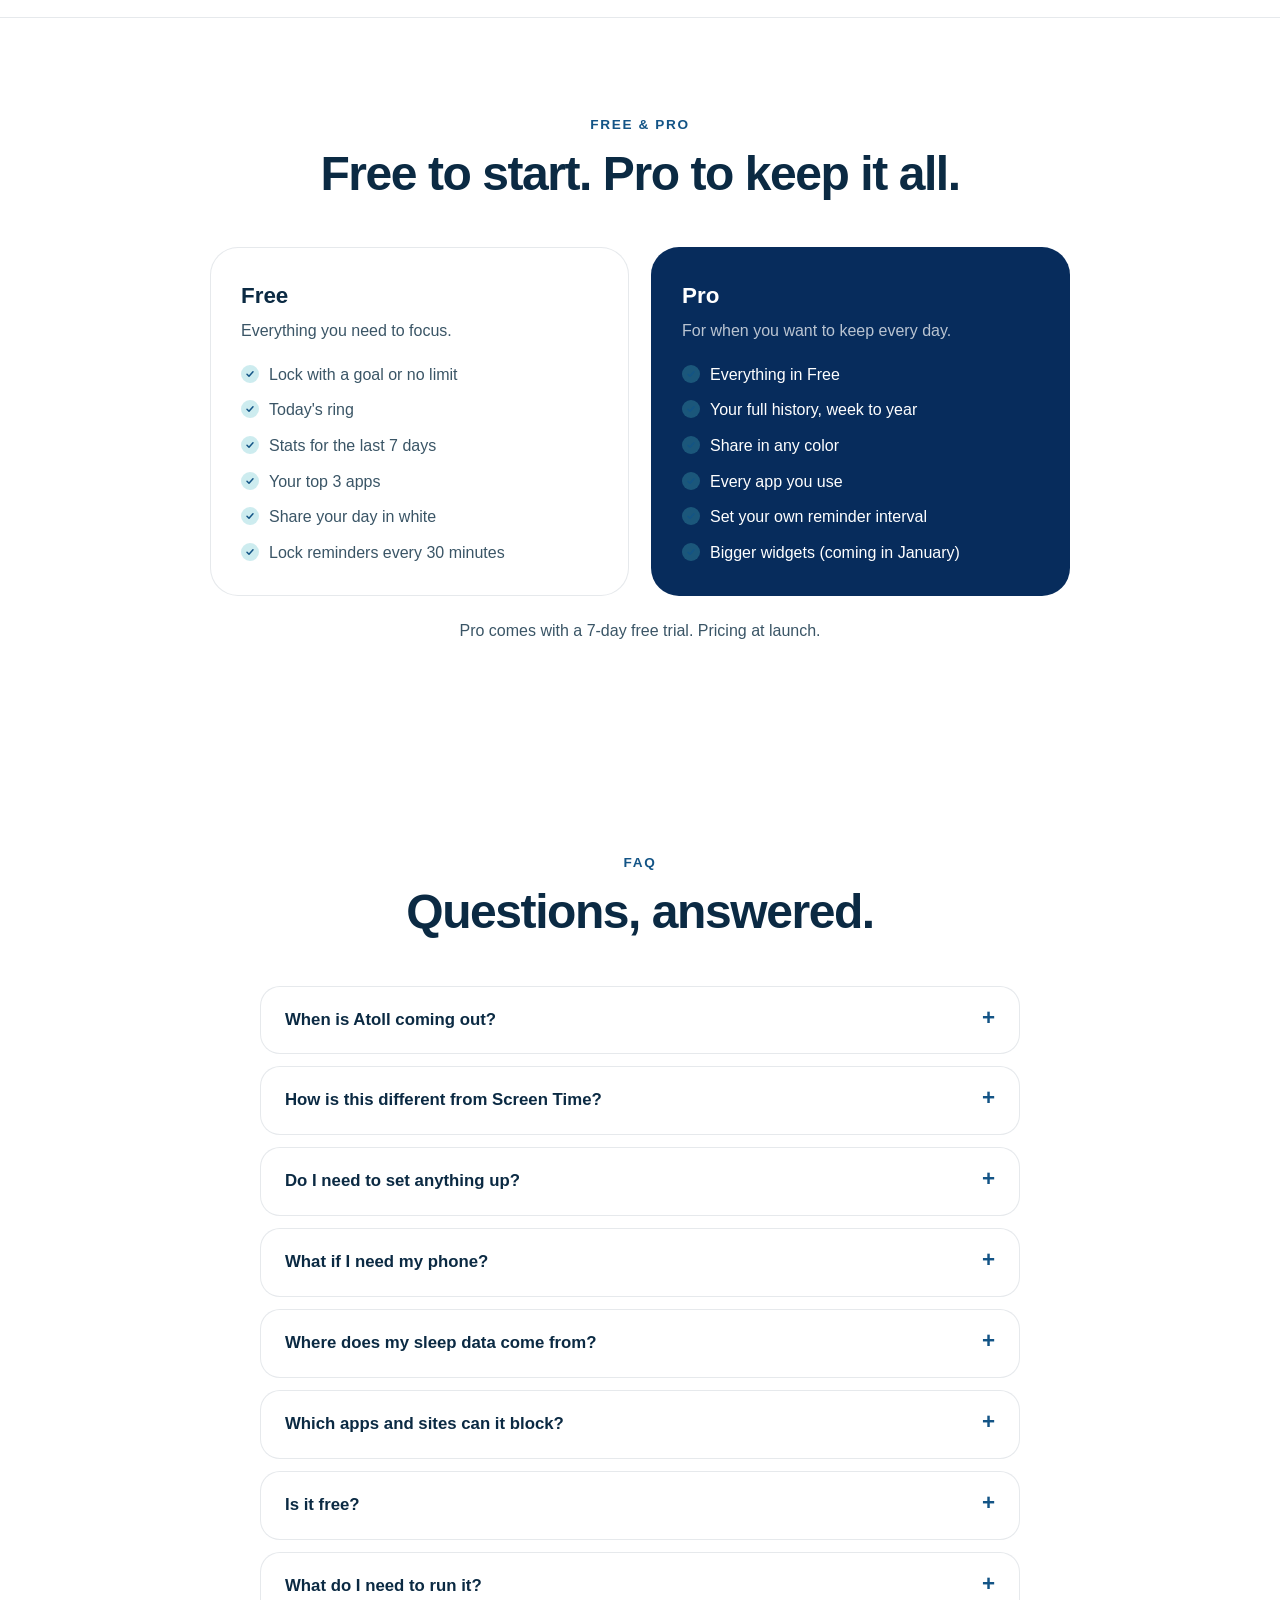
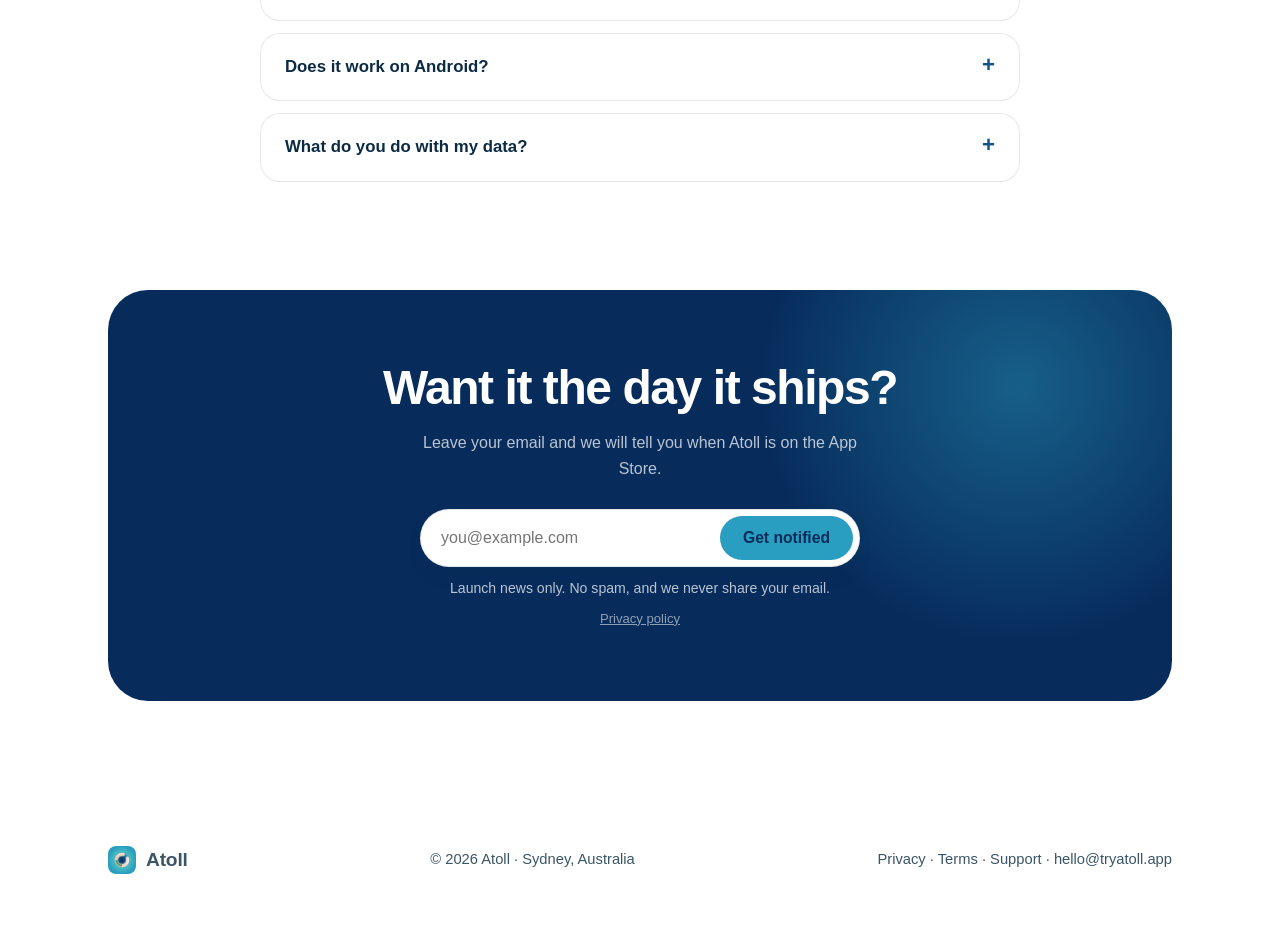
==== commit 59469069: "Use the design system color tokens across the landing and sub pages" ====
--- a/index.html
+++ b/index.html
@@ -22,17 +22,21 @@
 <meta name="theme-color" content="#0b2a43">
 <style>
   :root {
-    --ink:#0b2a43; --ink-2:#2f5566; --muted:#58798a; --teal:#1e86ab; --teal-2:#3fb6c2; --mist:#eaf6f6; --mist-2:#cdebea; --forest:#3f8a5c;
-    --white:#fff; --line:rgba(7,47,64,.10); --dark:#06232f;
-    --r:28px; --shadow:0 30px 70px -28px rgba(7,47,64,.45);
+    /* 디자인 시스템 Color 변수 (Light) */
+    --sea-hole:#072c5c; --sea-deep:#135486; --sea-edge:#4dbcc4; --sea-outer:#2a9ec0;
+    --sand:#f7e8d8; --sand-deep:#f0c9b6; --forest:#5e9a6e; --chip:#e3f1ee; --chip-ink:#0e6f7a; --action:#0b3a66;
+    --positive:#1e9e5a; --danger:#d93036;
+    --ink:#0b2a43; --ink-2:#3a5566; --muted:#3a5566; --teal:var(--sea-deep); --teal-2:var(--sea-outer); --mist:var(--chip); --mist-2:rgba(77,188,196,.28);
+    --white:#fff; --line:rgba(11,42,67,.10); --dark:var(--sea-hole);
+    --r:28px; --shadow:0 30px 70px -28px rgba(11,42,67,.45);
   }
   *{box-sizing:border-box} html{scroll-behavior:smooth}
-  body{margin:0;font-family:-apple-system,BlinkMacSystemFont,"SF Pro Display","SF Pro Text","Helvetica Neue",Arial,sans-serif;color:var(--ink);background:#f6fcfe;line-height:1.6;-webkit-font-smoothing:antialiased}
+  body{margin:0;font-family:-apple-system,BlinkMacSystemFont,"SF Pro Display","SF Pro Text","Helvetica Neue",Arial,sans-serif;color:var(--ink);background:#ffffff;line-height:1.6;-webkit-font-smoothing:antialiased}
   a{color:inherit}
   img{height:auto}
   .wrap{max-width:1120px;margin:0 auto;padding:0 28px}
   /* nav */
-  .nav{position:sticky;top:0;z-index:20;backdrop-filter:saturate(180%) blur(14px);background:rgba(246,252,254,.78);border-bottom:1px solid var(--line)}
+  .nav{position:sticky;top:0;z-index:20;backdrop-filter:saturate(180%) blur(14px);background:rgba(255,255,255,.78);border-bottom:1px solid var(--line)}
   .nav .wrap{display:flex;align-items:center;justify-content:space-between;height:64px}
   .brand{display:flex;align-items:center;gap:10px;font-weight:700;font-size:1.2rem;letter-spacing:-.01em;text-decoration:none}
   .mark{width:28px;height:28px;border-radius:8px;background:url(/img/mark.png) center/cover no-repeat;display:inline-block;flex:0 0 28px}
@@ -41,22 +45,22 @@
   .nav ul a:hover{color:var(--teal)}
   .btn{display:inline-flex;align-items:center;gap:8px;padding:12px 22px;border-radius:999px;font-weight:600;font-size:.98rem;text-decoration:none;border:1px solid transparent;transition:transform .15s,box-shadow .15s}
   .btn:hover{transform:translateY(-1px)}
-  .btn.primary{background:var(--ink);color:#fff;box-shadow:0 10px 24px -10px rgba(7,47,64,.6)}
+  .btn.primary{background:var(--action);color:#fff;box-shadow:0 10px 24px -10px rgba(11,42,67,.6)}
   .btn.ghost{background:rgba(255,255,255,.7);border-color:var(--line);color:var(--ink)}
   .btn.small{padding:9px 18px;font-size:.9rem}
   /* notify form */
   .notify{width:100%;max-width:440px}
-  .notify .row{display:flex;gap:8px;background:#fff;border:1px solid var(--line);border-radius:999px;padding:6px;box-shadow:0 10px 24px -14px rgba(7,47,64,.4)}
+  .notify .row{display:flex;gap:8px;background:#fff;border:1px solid var(--line);border-radius:999px;padding:6px;box-shadow:0 10px 24px -14px rgba(11,42,67,.4)}
   .notify input[type=email]{flex:1;width:0;min-width:0;border:0;background:transparent;font:inherit;font-size:1rem;padding:8px 14px;color:var(--ink);outline:none}
   .notify .hp{position:absolute;left:-9999px;width:1px;height:1px;opacity:0}
   .notify .btn{white-space:nowrap;cursor:pointer;font-family:inherit}
   .notify .msg{margin:10px 14px 0;font-size:.88rem;color:var(--muted)}
-  .notify.err .msg{color:#b3261e}
+  .notify.err .msg{color:var(--danger)}
   .notify.done .row{display:none}
   .notify.done .msg{margin:0;font-size:1rem;font-weight:600;color:var(--teal)}
   .notify.busy .btn{opacity:.6;pointer-events:none}
   .final .notify{margin:0 auto;position:relative}
-  .final .notify .msg{color:#a9cddb;text-align:center}
+  .final .notify .msg{color:rgba(255,255,255,.72);text-align:center}
   .final .notify.err .msg{color:#ffb4ab}
   .final .notify.done .msg{color:#fff}
   .final .notify .btn.primary{background:var(--teal-2);color:var(--dark);box-shadow:none}
@@ -65,13 +69,13 @@
   .notify .fine{margin:8px 14px 0;font-size:.82rem;color:var(--muted)}
   .notify .fine a{color:inherit}
   .notify.done .fine{display:none}
-  .final .notify .fine{color:#7fa6b6;text-align:center}
-  .notify .row:focus-within{box-shadow:0 0 0 3px rgba(0,180,216,.45)}
+  .final .notify .fine{color:rgba(255,255,255,.55);text-align:center}
+  .notify .row:focus-within{box-shadow:0 0 0 3px rgba(42,158,192,.45)}
   a:focus-visible,button:focus-visible,summary:focus-visible{outline:3px solid var(--teal-2);outline-offset:3px}
   /* hero */
   .hero{position:relative;overflow:hidden;background:
-    radial-gradient(1100px 520px at 78% -8%,#bfeaf6 0%,rgba(191,234,246,0) 60%),
-    radial-gradient(800px 480px at 0% 20%,#dff5fb 0%,rgba(223,245,251,0) 65%),#f6fcfe}
+    radial-gradient(1100px 520px at 78% -8%,rgba(77,188,196,.38) 0%,rgba(77,188,196,0) 60%),
+    radial-gradient(800px 480px at 0% 20%,var(--chip) 0%,rgba(227,241,238,0) 65%),#ffffff}
   .hero .wrap{display:grid;grid-template-columns:1.05fr .95fr;gap:24px;align-items:center;padding-top:72px;padding-bottom:96px}
   .pill{display:inline-flex;gap:8px;align-items:center;background:#fff;border:1px solid var(--line);border-radius:999px;padding:6px 14px;font-size:.85rem;color:var(--ink-2);margin-bottom:22px}
   .pill i{width:8px;height:8px;border-radius:50%;background:var(--teal-2);display:inline-block}
@@ -92,17 +96,17 @@
   .row{display:grid;grid-template-columns:1fr 1fr;gap:72px;align-items:center}
   .row.flip .shot{order:-1}
   .shot{display:flex;justify-content:center}
-  .shot .frame{position:relative;padding:40px;border-radius:40px;background:linear-gradient(160deg,var(--mist-2),#f2fbfe)}
+  .shot .frame{position:relative;padding:40px;border-radius:40px;background:linear-gradient(160deg,var(--chip),#fff)}
   .shot .frame img{display:block;width:280px;border-radius:38px;box-shadow:var(--shadow)}
-  .shot .frame.dark{background:linear-gradient(160deg,#0f4a61,#06232f)}
+  .shot .frame.dark{background:linear-gradient(160deg,var(--sea-deep),var(--sea-hole))}
   ul.ticks{list-style:none;padding:0;margin:26px 0 0;display:grid;gap:14px}
   ul.ticks li{display:flex;gap:12px;color:var(--ink-2)}
-  ul.ticks li::before{content:"";flex:0 0 22px;height:22px;border-radius:50%;background:var(--mist-2) url("data:image/svg+xml,%3Csvg xmlns='http://www.w3.org/2000/svg' viewBox='0 0 24 24' fill='none' stroke='%230b7fa3' stroke-width='3' stroke-linecap='round' stroke-linejoin='round'%3E%3Cpath d='M6 12.5l4 4 8-9'/%3E%3C/svg%3E") center/14px no-repeat;margin-top:2px}
+  ul.ticks li::before{content:"";flex:0 0 22px;height:22px;border-radius:50%;background:var(--mist-2) url("data:image/svg+xml,%3Csvg xmlns='http://www.w3.org/2000/svg' viewBox='0 0 24 24' fill='none' stroke='%23135486' stroke-width='3' stroke-linecap='round' stroke-linejoin='round'%3E%3Cpath d='M6 12.5l4 4 8-9'/%3E%3C/svg%3E") center/14px no-repeat;margin-top:2px}
   ul.ticks b{color:var(--ink)}
   .shot{flex-direction:column;align-items:center;gap:22px}
-  .seg{display:inline-flex;background:#fff;border:1px solid var(--line);border-radius:999px;padding:4px;box-shadow:0 10px 24px -16px rgba(7,47,64,.4)}
+  .seg{display:inline-flex;background:#fff;border:1px solid var(--line);border-radius:999px;padding:4px;box-shadow:0 10px 24px -16px rgba(11,42,67,.4)}
   .seg button{border:0;background:transparent;font:inherit;font-weight:600;font-size:.92rem;color:var(--ink-2);padding:8px 20px;border-radius:999px;cursor:pointer}
-  .seg button[aria-selected=true]{background:var(--ink);color:#fff}
+  .seg button[aria-selected=true]{background:var(--action);color:#fff}
   /* motion */
   @keyframes rise{from{opacity:0;transform:translateY(18px)}to{opacity:1;transform:none}}
   @keyframes floaty{0%,100%{translate:0 0}50%{translate:0 -10px}}
@@ -112,7 +116,7 @@
   .js .reveal{opacity:0;transform:translateY(22px);transition:opacity .7s ease,transform .7s ease;transition-delay:var(--d,0s)}
   .js .reveal.in{opacity:1;transform:none}
   .card,.step{transition:transform .25s ease,box-shadow .25s ease}
-  .card:hover,.step:hover{transform:translateY(-4px);box-shadow:0 18px 36px -22px rgba(7,47,64,.5)}
+  .card:hover,.step:hover{transform:translateY(-4px);box-shadow:0 18px 36px -22px rgba(11,42,67,.5)}
   /* 통계 탭: 겹쳐 놓고 서서히 바꾼다 */
   .shot .frame.stack{display:grid;justify-items:center}
   .shot .frame.stack img{grid-area:1/1;opacity:0;transition:opacity .4s ease;pointer-events:none}
@@ -124,7 +128,7 @@
   .seg{position:relative}
   .seg button{position:relative;z-index:1;transition:color .25s ease}
   .js .seg button[aria-selected=true]{background:transparent;color:#fff}
-  .seg-pill{position:absolute;top:4px;left:0;height:calc(100% - 8px);width:0;border-radius:999px;background:var(--ink)}
+  .seg-pill{position:absolute;top:4px;left:0;height:calc(100% - 8px);width:0;border-radius:999px;background:var(--action)}
   .seg-pill.ready{transition:transform .35s cubic-bezier(.4,0,.2,1),width .35s cubic-bezier(.4,0,.2,1)}
   @media(prefers-reduced-motion:reduce){
     .hero .wrap>div:first-child,.stage .a,.stage .b{animation:none}
@@ -138,7 +142,7 @@
   .head p.sub{margin:0 auto}
   .steps{display:grid;grid-template-columns:repeat(3,1fr);gap:22px}
   .step{background:var(--mist);border-radius:var(--r);padding:30px}
-  .step .n{width:40px;height:40px;border-radius:50%;background:var(--ink);color:#fff;font-weight:700;display:grid;place-items:center;margin-bottom:18px}
+  .step .n{width:40px;height:40px;border-radius:50%;background:var(--action);color:#fff;font-weight:700;display:grid;place-items:center;margin-bottom:18px}
   .step h3{margin:0 0 8px;font-size:1.25rem;letter-spacing:-.01em}
   .step p{margin:0;color:var(--ink-2)}
   /* cards */
@@ -150,15 +154,15 @@
   /* plans */
   .plans{display:grid;grid-template-columns:1fr 1fr;gap:22px;max-width:860px;margin:0 auto}
   .plan{background:#fff;border:1px solid var(--line);border-radius:var(--r);padding:30px}
-  .plan.pro{background:var(--dark);color:#e7f6fb;border-color:transparent}
+  .plan.pro{background:var(--dark);color:#fff;border-color:transparent}
   .plan h3{margin:0 0 4px;font-size:1.4rem}
   .plan .tag{color:var(--muted);margin:0 0 18px}
-  .plan.pro .tag{color:#a9cddb}
+  .plan.pro .tag{color:rgba(255,255,255,.72)}
   .plan ul{list-style:none;padding:0;margin:0;display:grid;gap:10px}
   .plan li{display:flex;gap:10px;color:var(--ink-2)}
-  .plan.pro li{color:#e7f6fb}
-  .plan li::before{content:"";flex:0 0 18px;height:18px;margin-top:3px;border-radius:50%;background:var(--mist-2) url("data:image/svg+xml,%3Csvg xmlns='http://www.w3.org/2000/svg' viewBox='0 0 24 24' fill='none' stroke='%231e86ab' stroke-width='3' stroke-linecap='round' stroke-linejoin='round'%3E%3Cpath d='M6 12.5l4 4 8-9'/%3E%3C/svg%3E") center/12px no-repeat}
-  .plan.pro li::before{background-color:rgba(63,182,194,.25)}
+  .plan.pro li{color:#fff}
+  .plan li::before{content:"";flex:0 0 18px;height:18px;margin-top:3px;border-radius:50%;background:var(--mist-2) url("data:image/svg+xml,%3Csvg xmlns='http://www.w3.org/2000/svg' viewBox='0 0 24 24' fill='none' stroke='%23135486' stroke-width='3' stroke-linecap='round' stroke-linejoin='round'%3E%3Cpath d='M6 12.5l4 4 8-9'/%3E%3C/svg%3E") center/12px no-repeat}
+  .plan.pro li::before{background-color:rgba(77,188,196,.3)}
   .plans-note{text-align:center;color:var(--muted);margin-top:22px}
   .share-pair{display:flex;gap:18px;justify-content:center}
   .share-pair img{width:220px;border-radius:28px;box-shadow:var(--shadow)}
@@ -171,9 +175,9 @@
   details[open] summary::after{content:"–"}
   details p{margin:12px 0 0;color:var(--ink-2)}
   /* cta */
-  .final{background:var(--dark);color:#e7f6fb;border-radius:40px;padding:72px 40px;text-align:center;position:relative;overflow:hidden}
-  .final::before{content:"";position:absolute;inset:-40% -10% auto auto;width:520px;height:520px;border-radius:50%;background:radial-gradient(circle,rgba(0,180,216,.35),rgba(0,180,216,0) 70%)}
-  .final h2{color:#fff;position:relative} .final p{color:#a9cddb;max-width:30rem;margin:0 auto 28px;position:relative}
+  .final{background:var(--dark);color:#fff;border-radius:40px;padding:72px 40px;text-align:center;position:relative;overflow:hidden}
+  .final::before{content:"";position:absolute;inset:-40% -10% auto auto;width:520px;height:520px;border-radius:50%;background:radial-gradient(circle,rgba(42,158,192,.45),rgba(42,158,192,0) 70%)}
+  .final h2{color:#fff;position:relative} .final p{color:rgba(255,255,255,.72);max-width:30rem;margin:0 auto 28px;position:relative}
   .final .btn{position:relative;background:#fff;color:var(--ink)}
   footer{padding:48px 0 64px;color:var(--muted);font-size:.92rem}
   footer .wrap{display:flex;justify-content:space-between;gap:20px;flex-wrap:wrap;align-items:center}
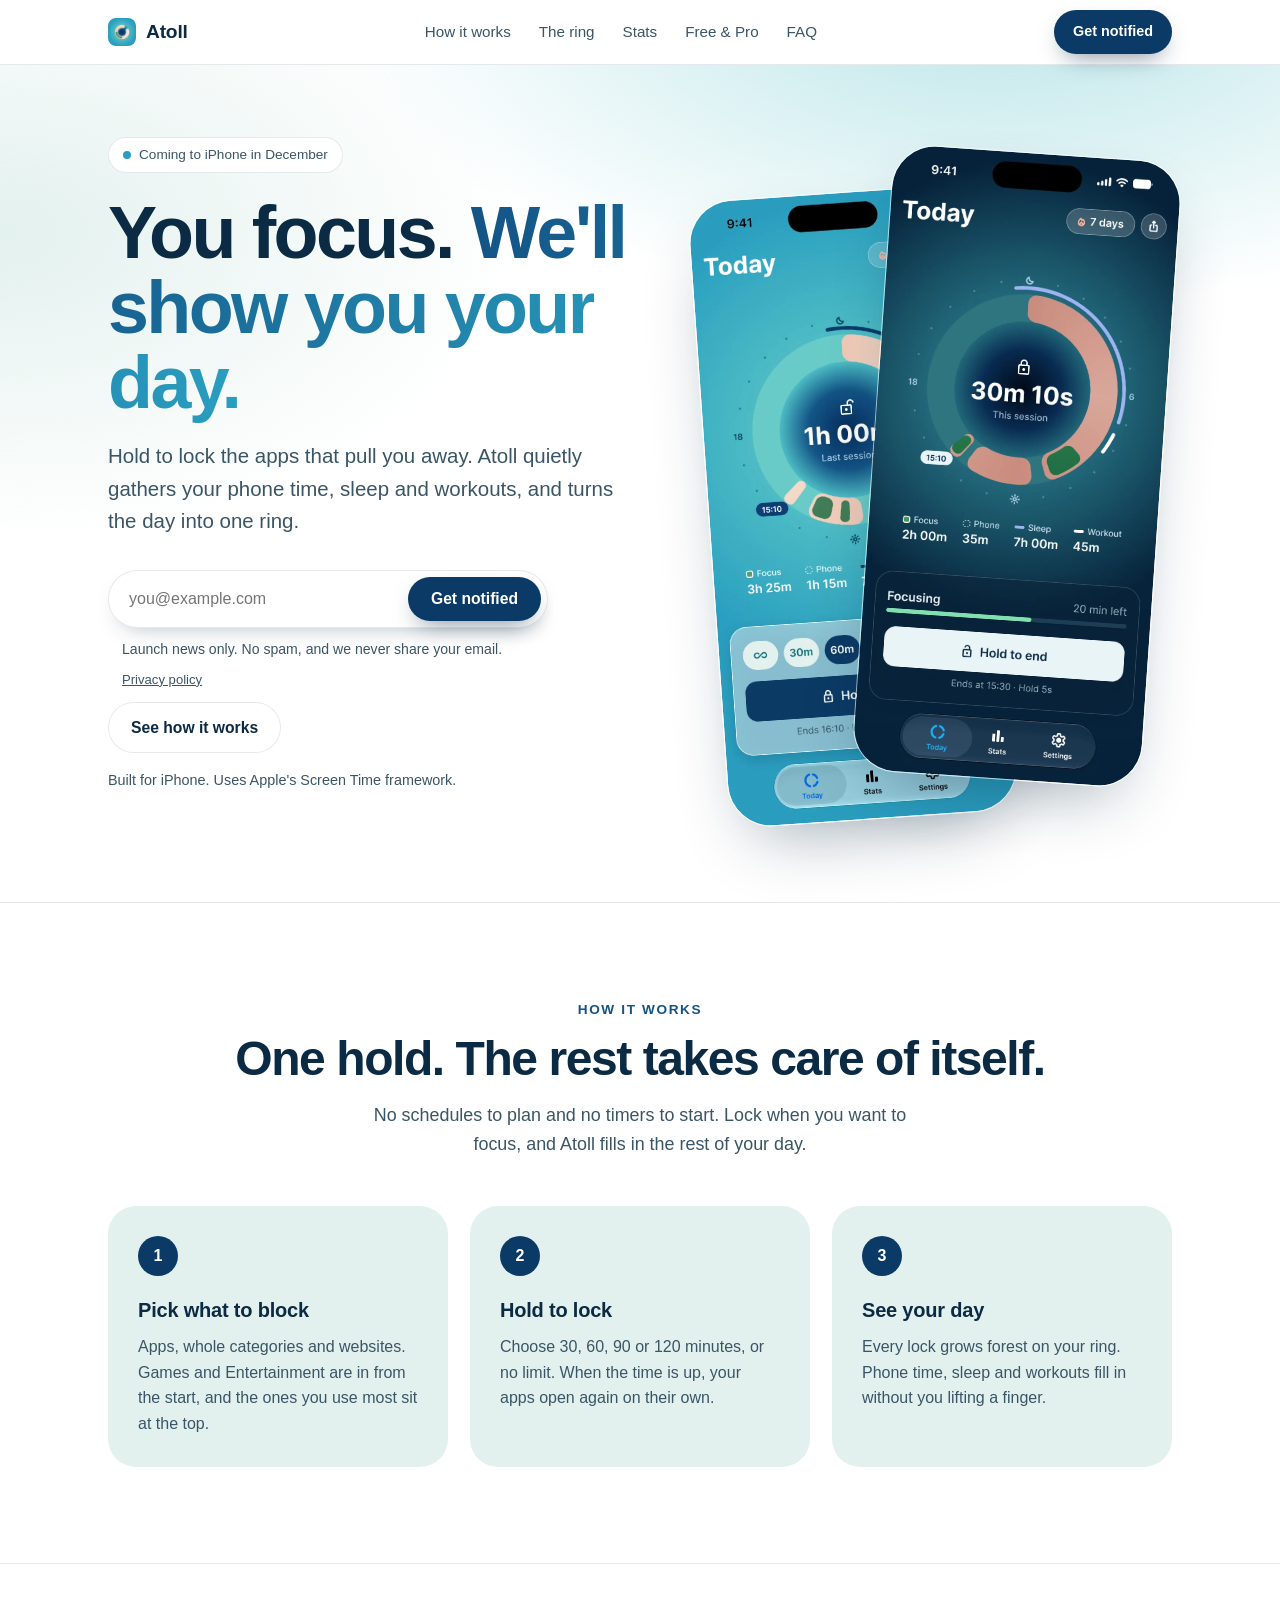
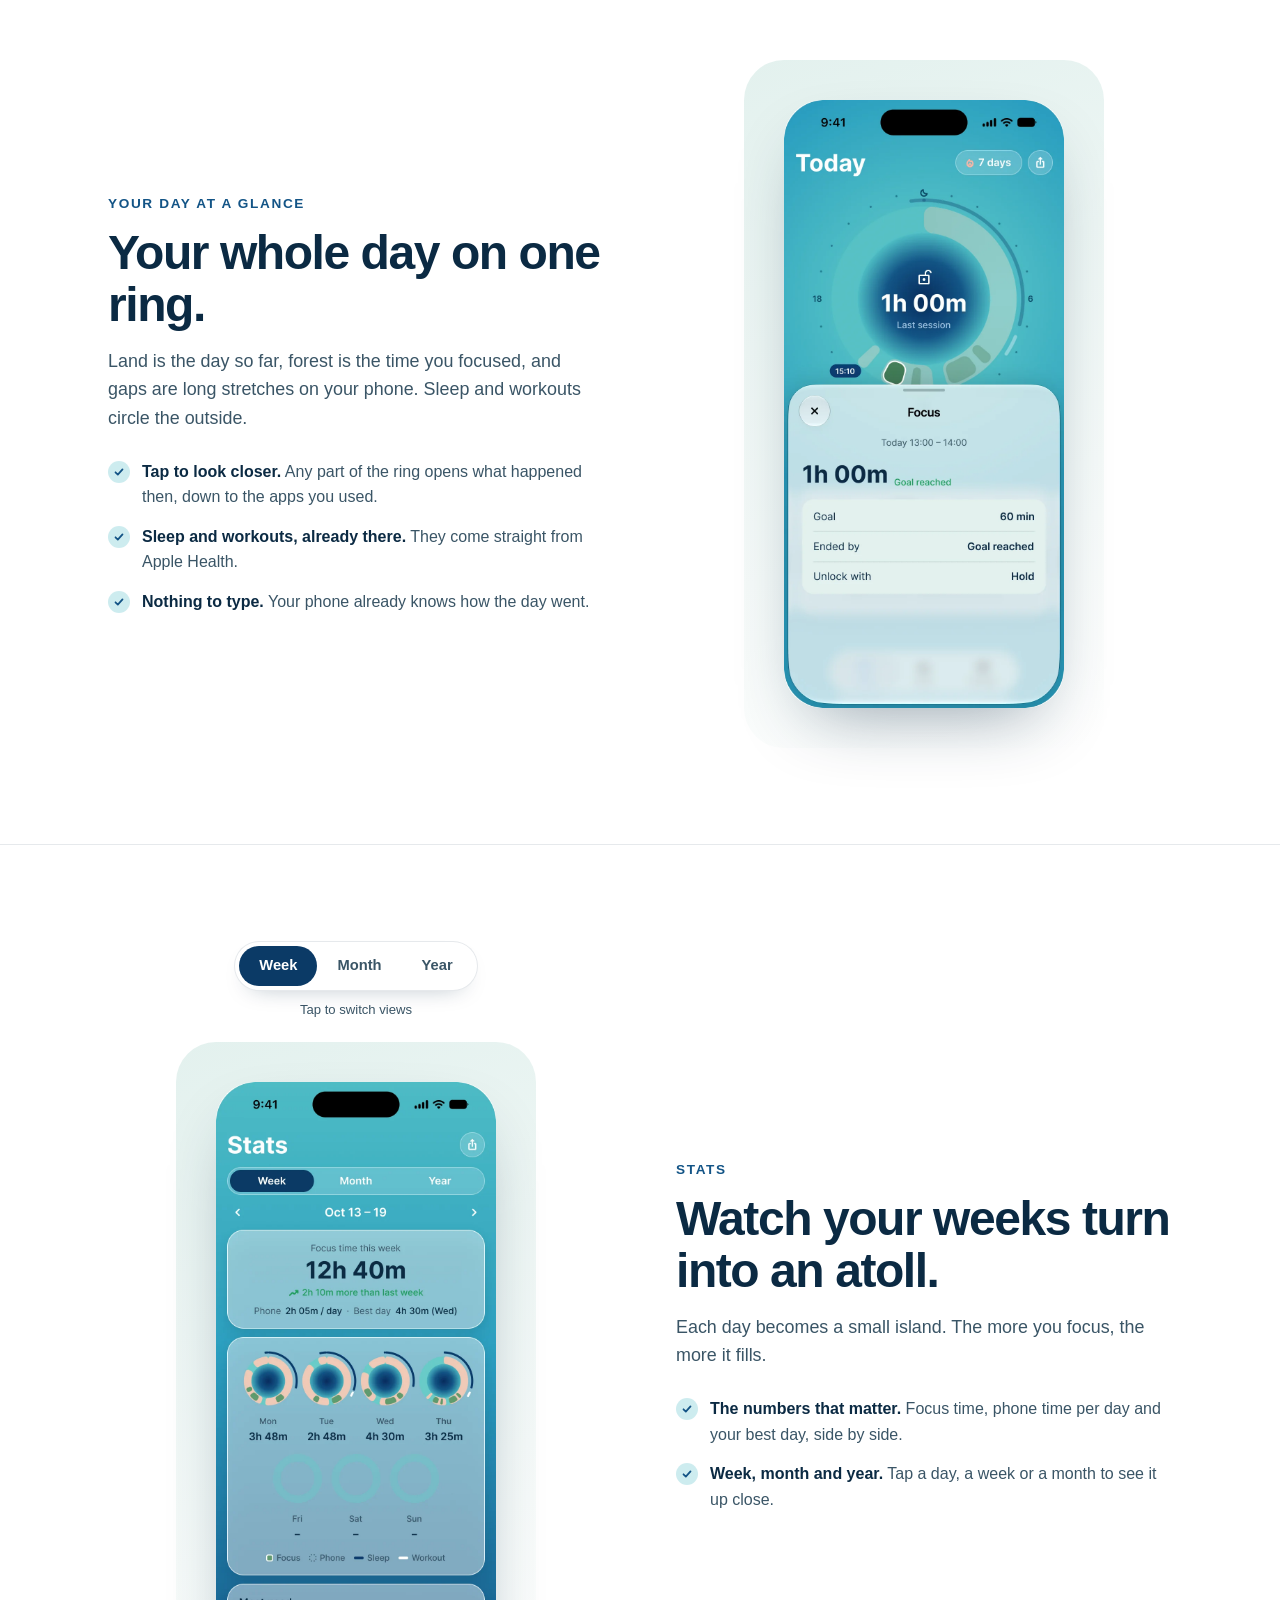
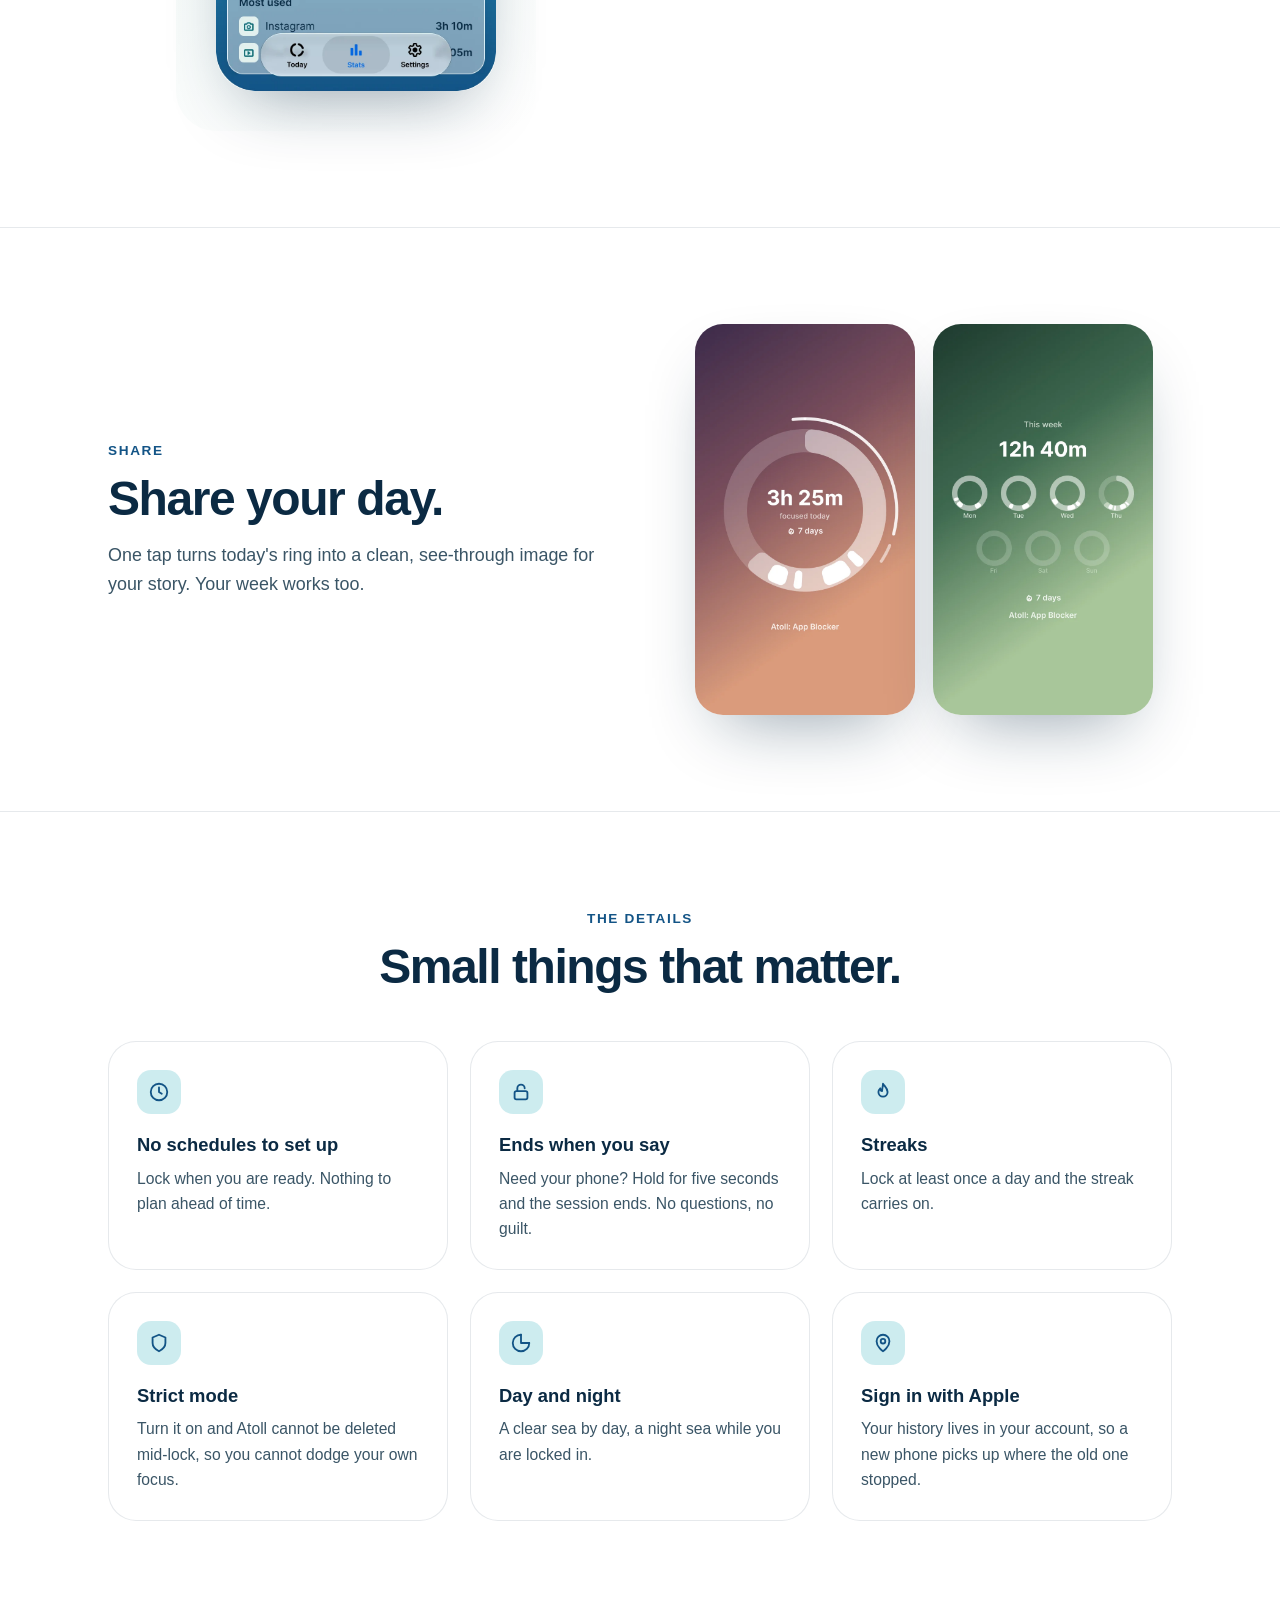
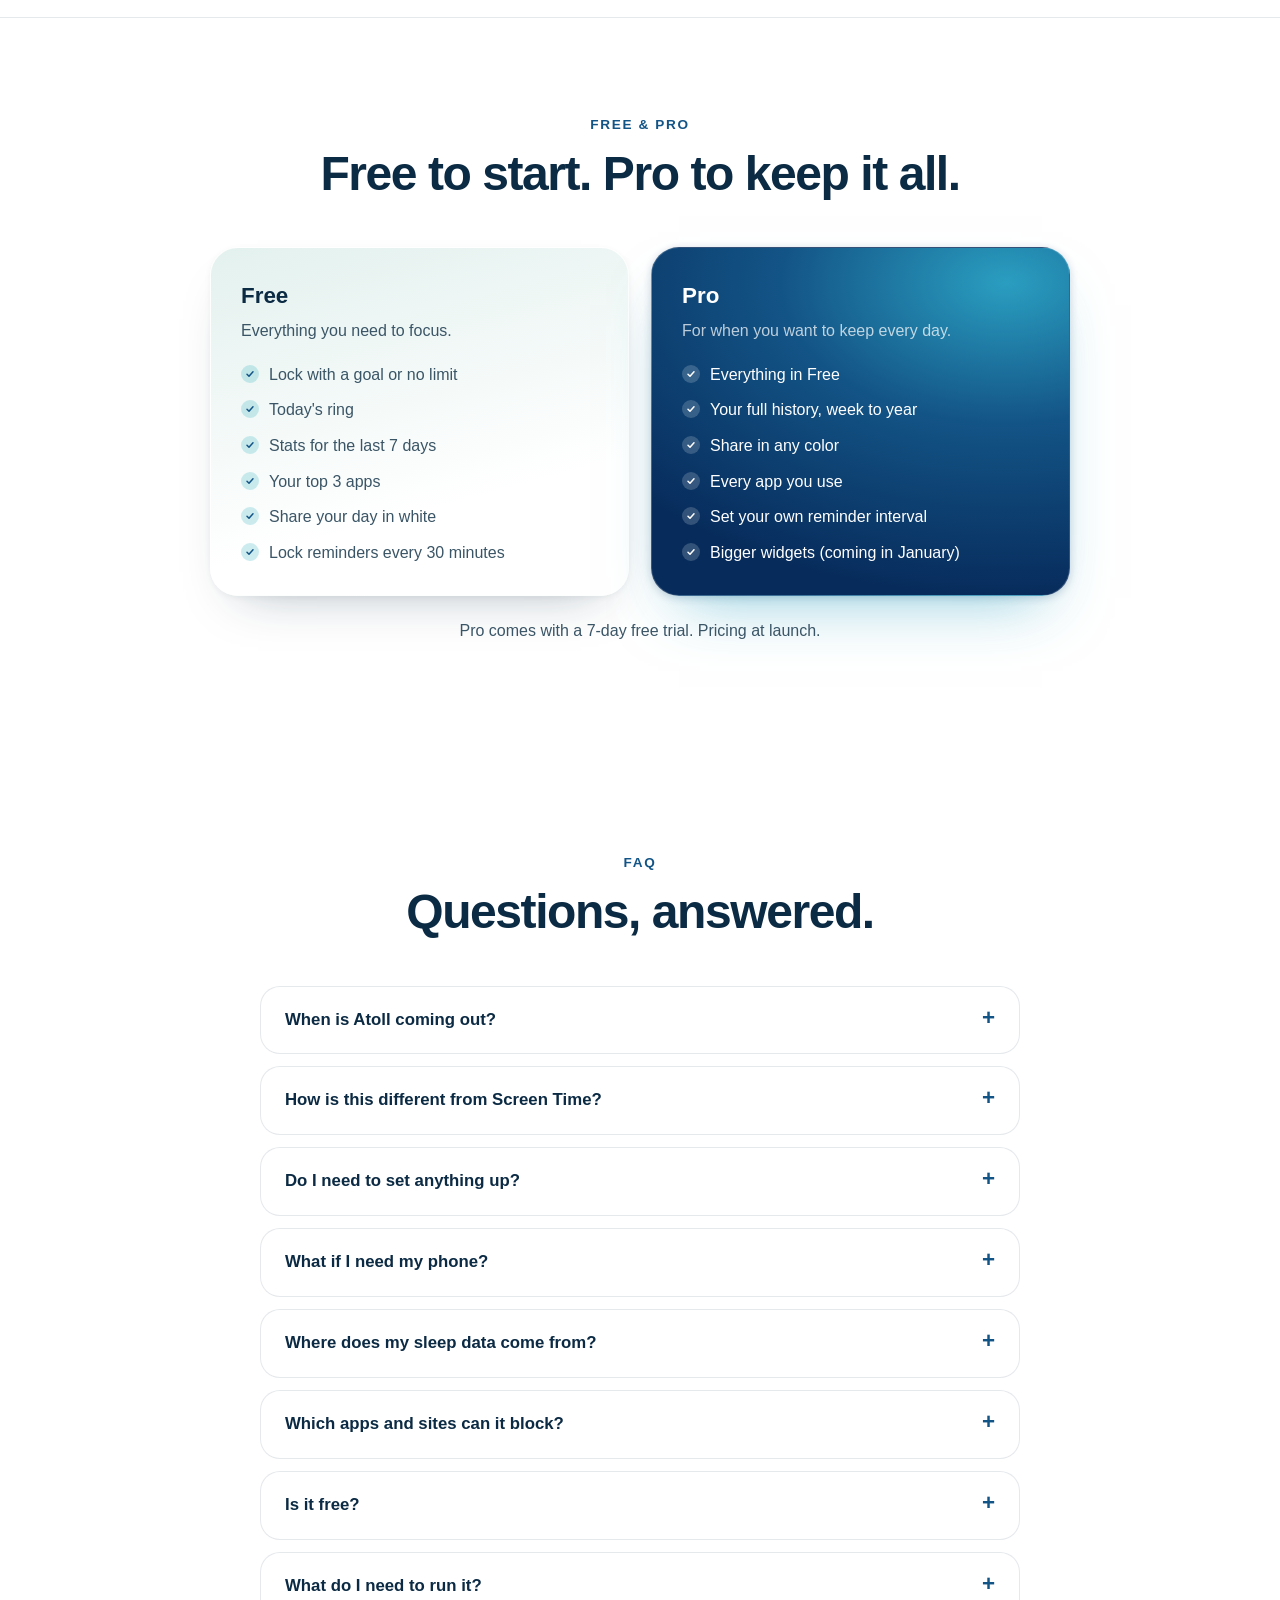
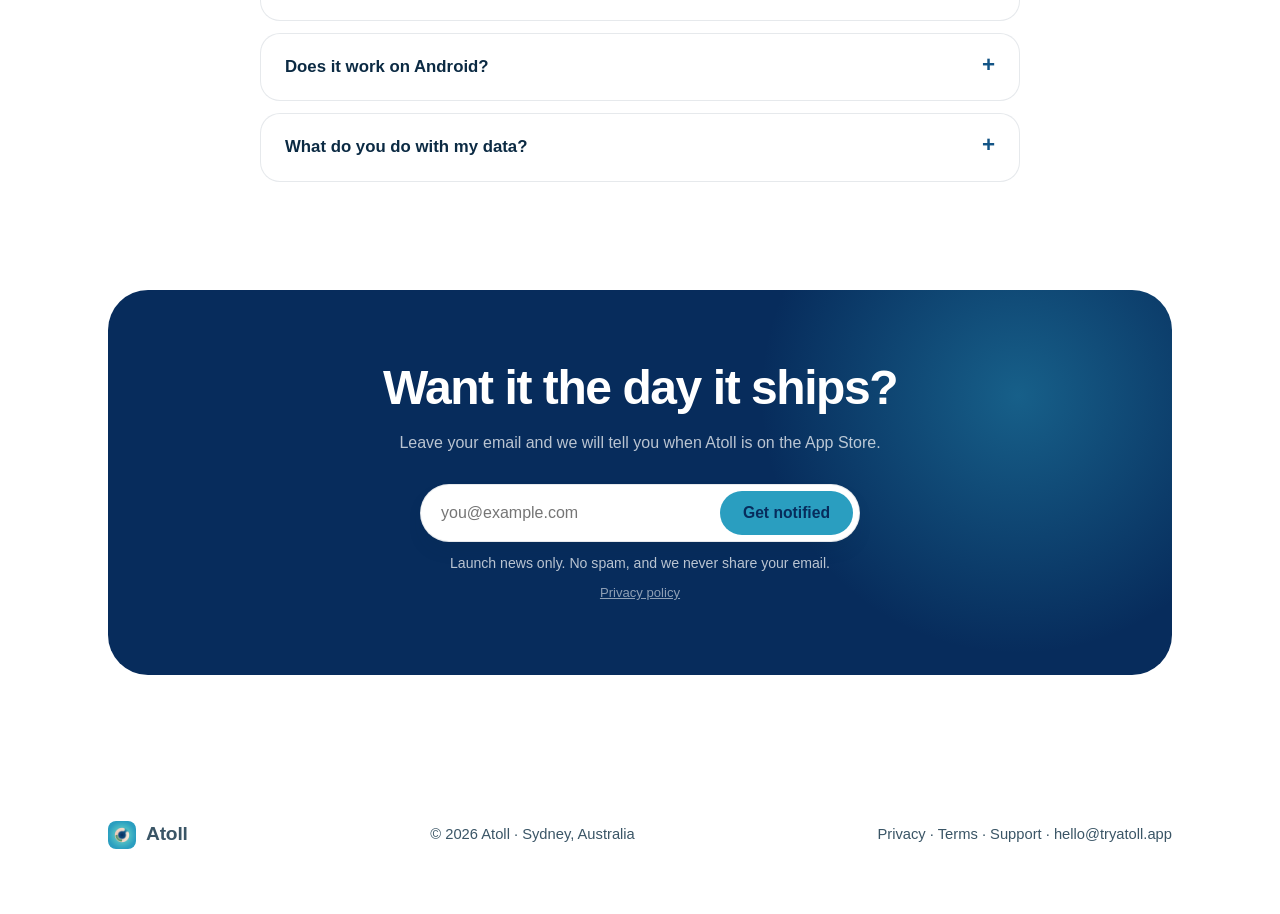
==== commit 8c2e29af: "Give the plan cards gradients, soft shadows and a hover lift, and keep the final CTA line on one row" ====
--- a/index.html
+++ b/index.html
@@ -133,8 +133,8 @@
   @media(prefers-reduced-motion:reduce){
     .hero .wrap>div:first-child,.stage .a,.stage .b{animation:none}
     .js .reveal{opacity:1;transform:none;transition:none}
-    .card,.step,.seg-pill,.shot .frame.stack img,.seg button{transition:none}
-    .card:hover,.step:hover{transform:none}
+    .card,.step,.plan,.seg-pill,.shot .frame.stack img,.seg button{transition:none}
+    .card:hover,.step:hover,.plan:hover{transform:none}
   }
   /* how */
   .how{background:#fff;border-top:1px solid var(--line);border-bottom:1px solid var(--line)}
@@ -153,8 +153,10 @@
   .card p{margin:0;color:var(--ink-2);font-size:.98rem}
   /* plans */
   .plans{display:grid;grid-template-columns:1fr 1fr;gap:22px;max-width:860px;margin:0 auto}
-  .plan{background:#fff;border:1px solid var(--line);border-radius:var(--r);padding:30px}
-  .plan.pro{background:var(--dark);color:#fff;border-color:transparent}
+  .plan{background:linear-gradient(165deg,var(--chip) 0%,#fff 70%);border:1px solid rgba(255,255,255,.9);border-radius:var(--r);padding:30px;box-shadow:0 24px 50px -30px rgba(11,42,67,.35),0 2px 6px rgba(11,42,67,.05);transition:transform .25s ease,box-shadow .25s ease}
+  .plan:hover{transform:translateY(-4px);box-shadow:0 34px 60px -28px rgba(11,42,67,.42),0 2px 6px rgba(11,42,67,.06)}
+  .plan.pro{background:radial-gradient(120% 90% at 85% 10%,var(--sea-outer) 0%,var(--sea-deep) 45%,var(--sea-hole) 100%);color:#fff;border-color:rgba(255,255,255,.18);box-shadow:0 30px 60px -28px rgba(42,158,192,.55),0 2px 8px rgba(7,44,92,.2)}
+  .plan.pro:hover{box-shadow:0 40px 70px -26px rgba(42,158,192,.65),0 2px 8px rgba(7,44,92,.22)}
   .plan h3{margin:0 0 4px;font-size:1.4rem}
   .plan .tag{color:var(--muted);margin:0 0 18px}
   .plan.pro .tag{color:rgba(255,255,255,.72)}
@@ -162,7 +164,7 @@
   .plan li{display:flex;gap:10px;color:var(--ink-2)}
   .plan.pro li{color:#fff}
   .plan li::before{content:"";flex:0 0 18px;height:18px;margin-top:3px;border-radius:50%;background:var(--mist-2) url("data:image/svg+xml,%3Csvg xmlns='http://www.w3.org/2000/svg' viewBox='0 0 24 24' fill='none' stroke='%23135486' stroke-width='3' stroke-linecap='round' stroke-linejoin='round'%3E%3Cpath d='M6 12.5l4 4 8-9'/%3E%3C/svg%3E") center/12px no-repeat}
-  .plan.pro li::before{background-color:rgba(77,188,196,.3)}
+  .plan.pro li::before{background:rgba(255,255,255,.18) url("data:image/svg+xml,%3Csvg xmlns='http://www.w3.org/2000/svg' viewBox='0 0 24 24' fill='none' stroke='%23ffffff' stroke-width='3' stroke-linecap='round' stroke-linejoin='round'%3E%3Cpath d='M6 12.5l4 4 8-9'/%3E%3C/svg%3E") center/12px no-repeat}
   .plans-note{text-align:center;color:var(--muted);margin-top:22px}
   .share-pair{display:flex;gap:18px;justify-content:center}
   .share-pair img{width:220px;border-radius:28px;box-shadow:var(--shadow)}
@@ -177,7 +179,7 @@
   /* cta */
   .final{background:var(--dark);color:#fff;border-radius:40px;padding:72px 40px;text-align:center;position:relative;overflow:hidden}
   .final::before{content:"";position:absolute;inset:-40% -10% auto auto;width:520px;height:520px;border-radius:50%;background:radial-gradient(circle,rgba(42,158,192,.45),rgba(42,158,192,0) 70%)}
-  .final h2{color:#fff;position:relative} .final p{color:rgba(255,255,255,.72);max-width:30rem;margin:0 auto 28px;position:relative}
+  .final h2{color:#fff;position:relative} .final p{color:rgba(255,255,255,.72);max-width:38rem;margin:0 auto 28px;position:relative}
   .final .btn{position:relative;background:#fff;color:var(--ink)}
   footer{padding:48px 0 64px;color:var(--muted);font-size:.92rem}
   footer .wrap{display:flex;justify-content:space-between;gap:20px;flex-wrap:wrap;align-items:center}
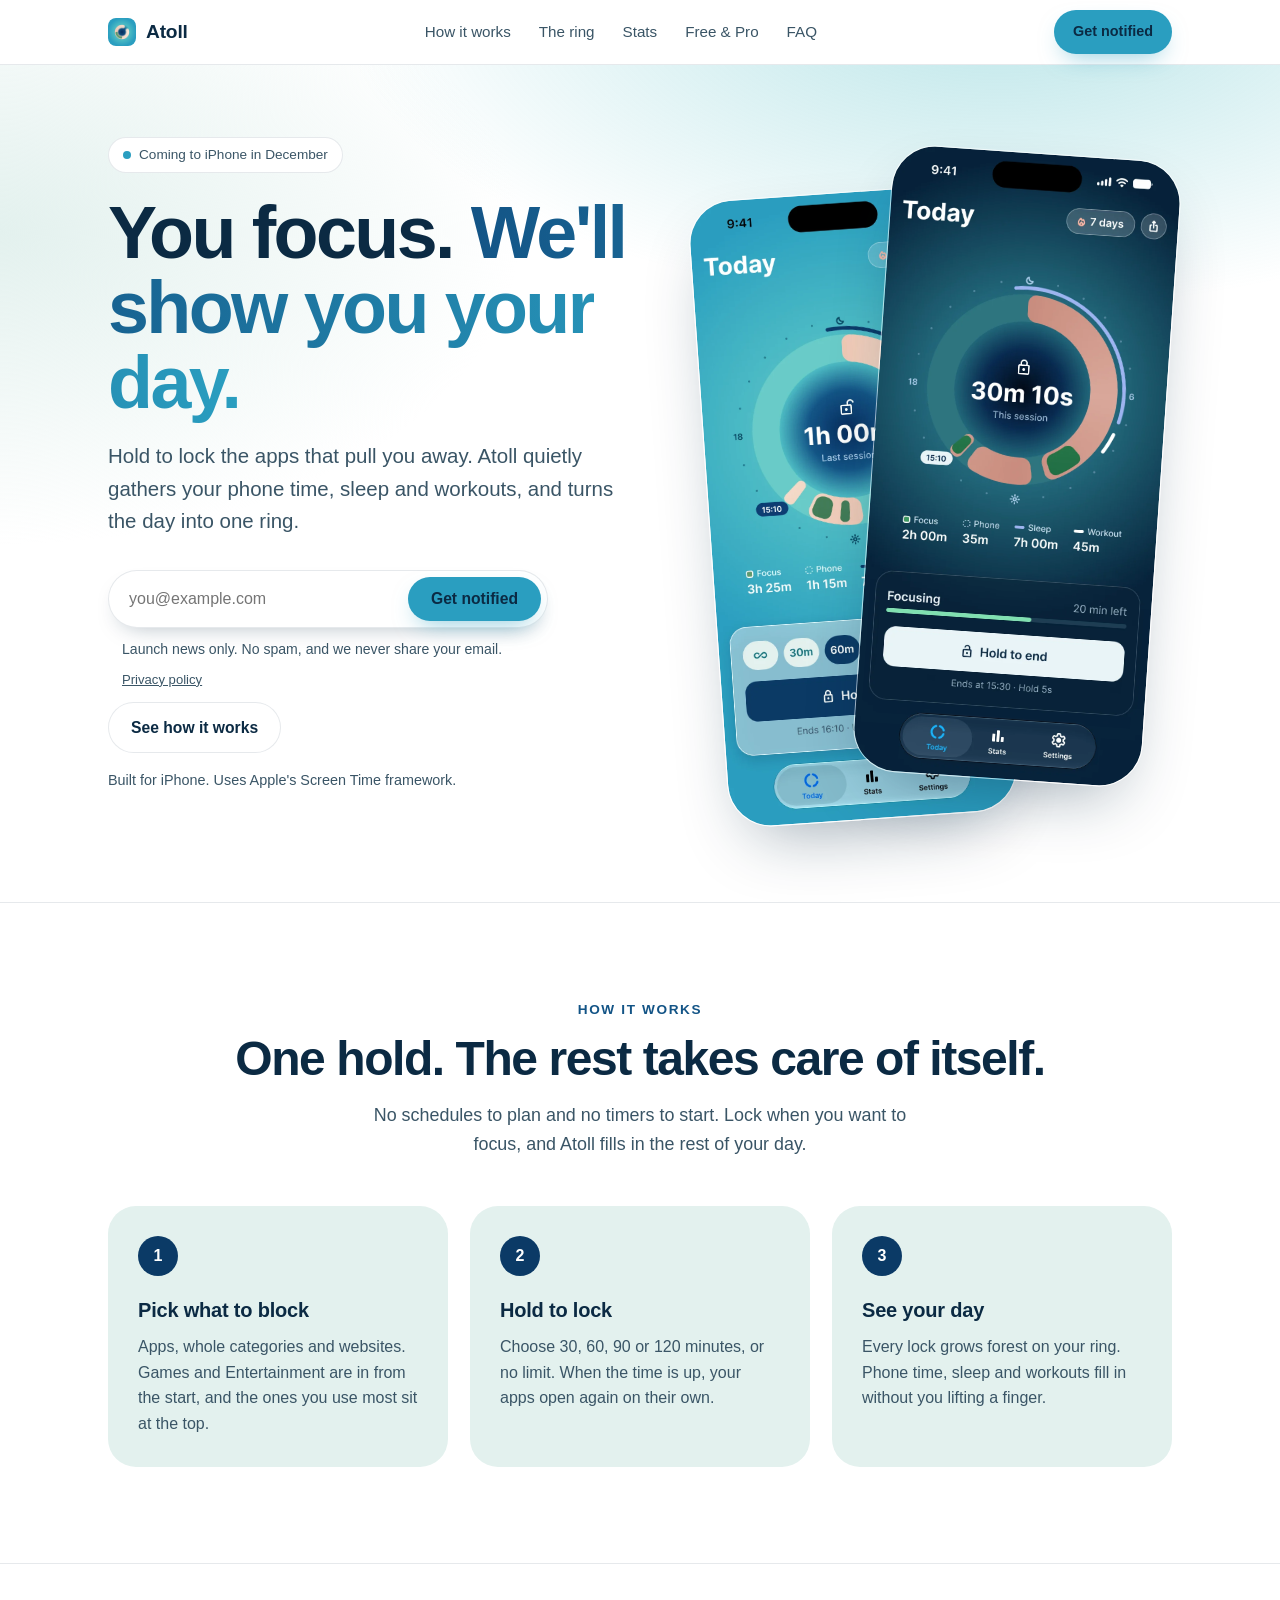
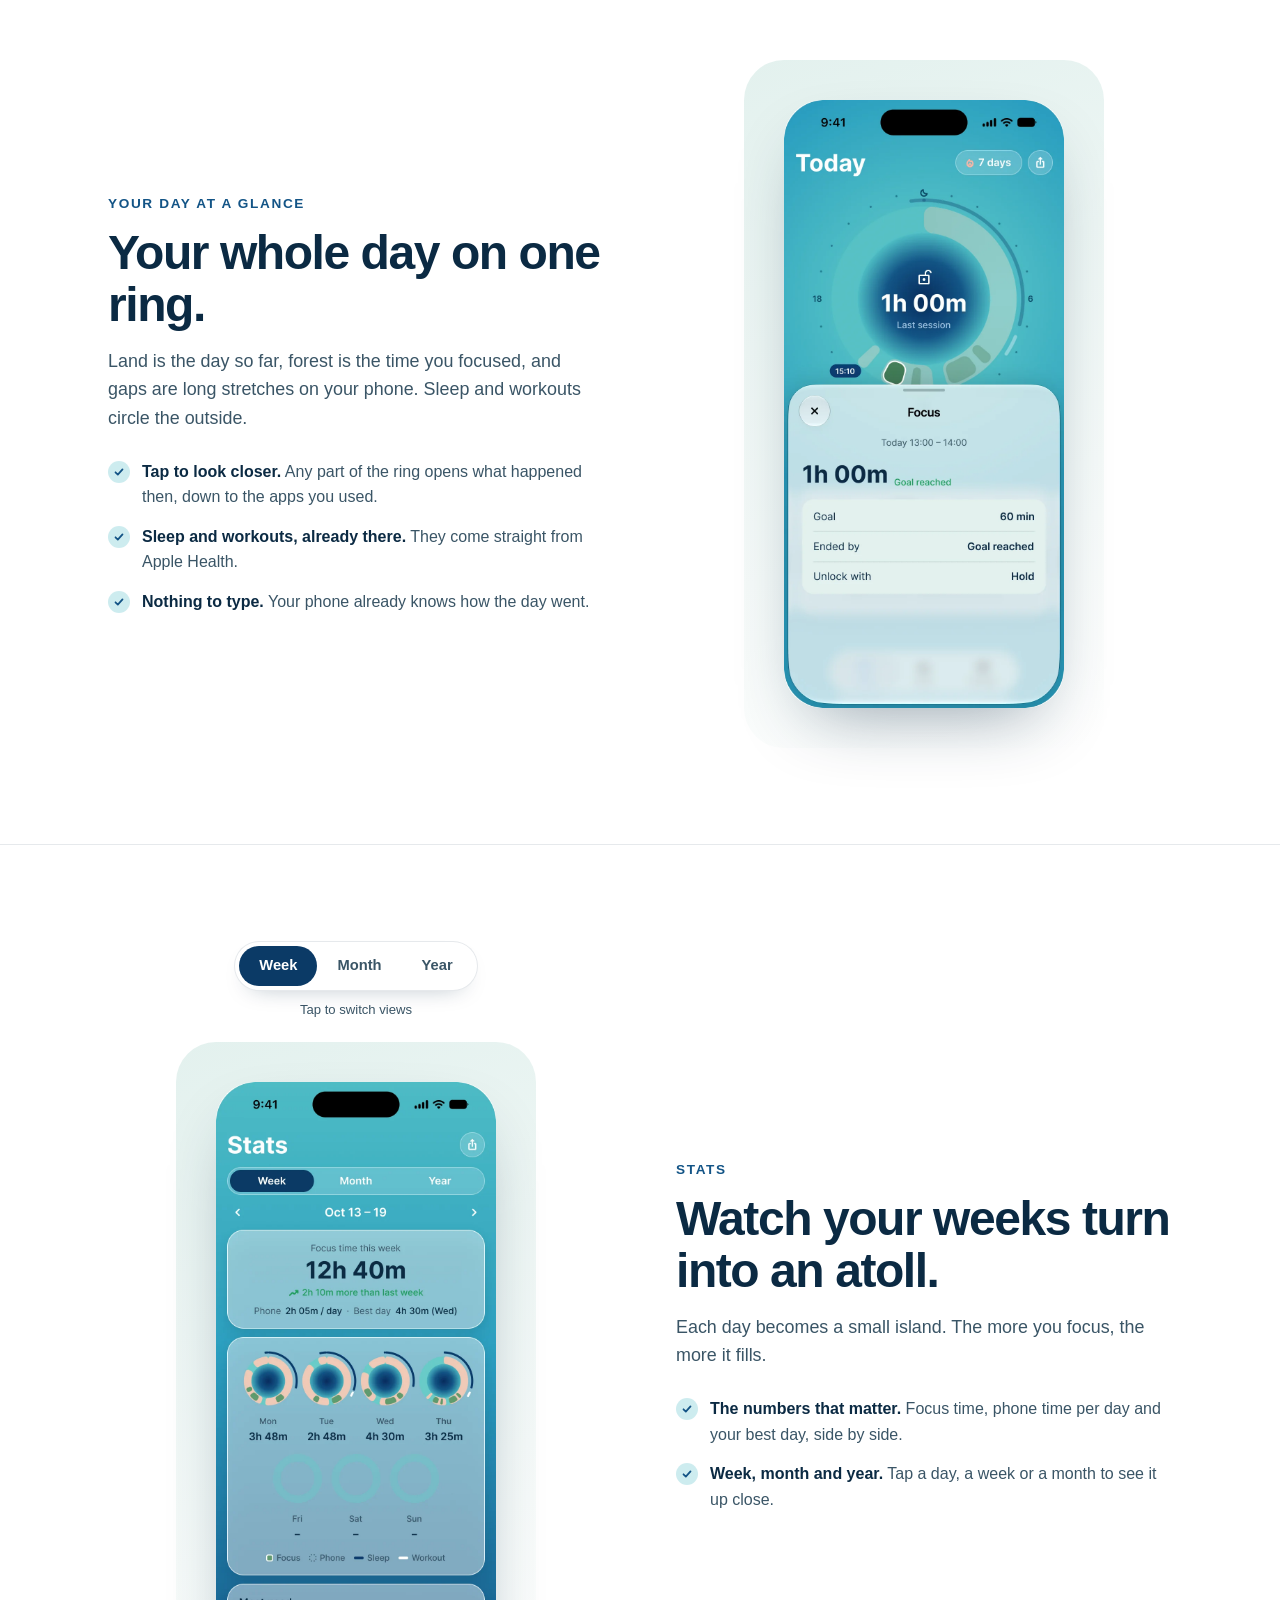
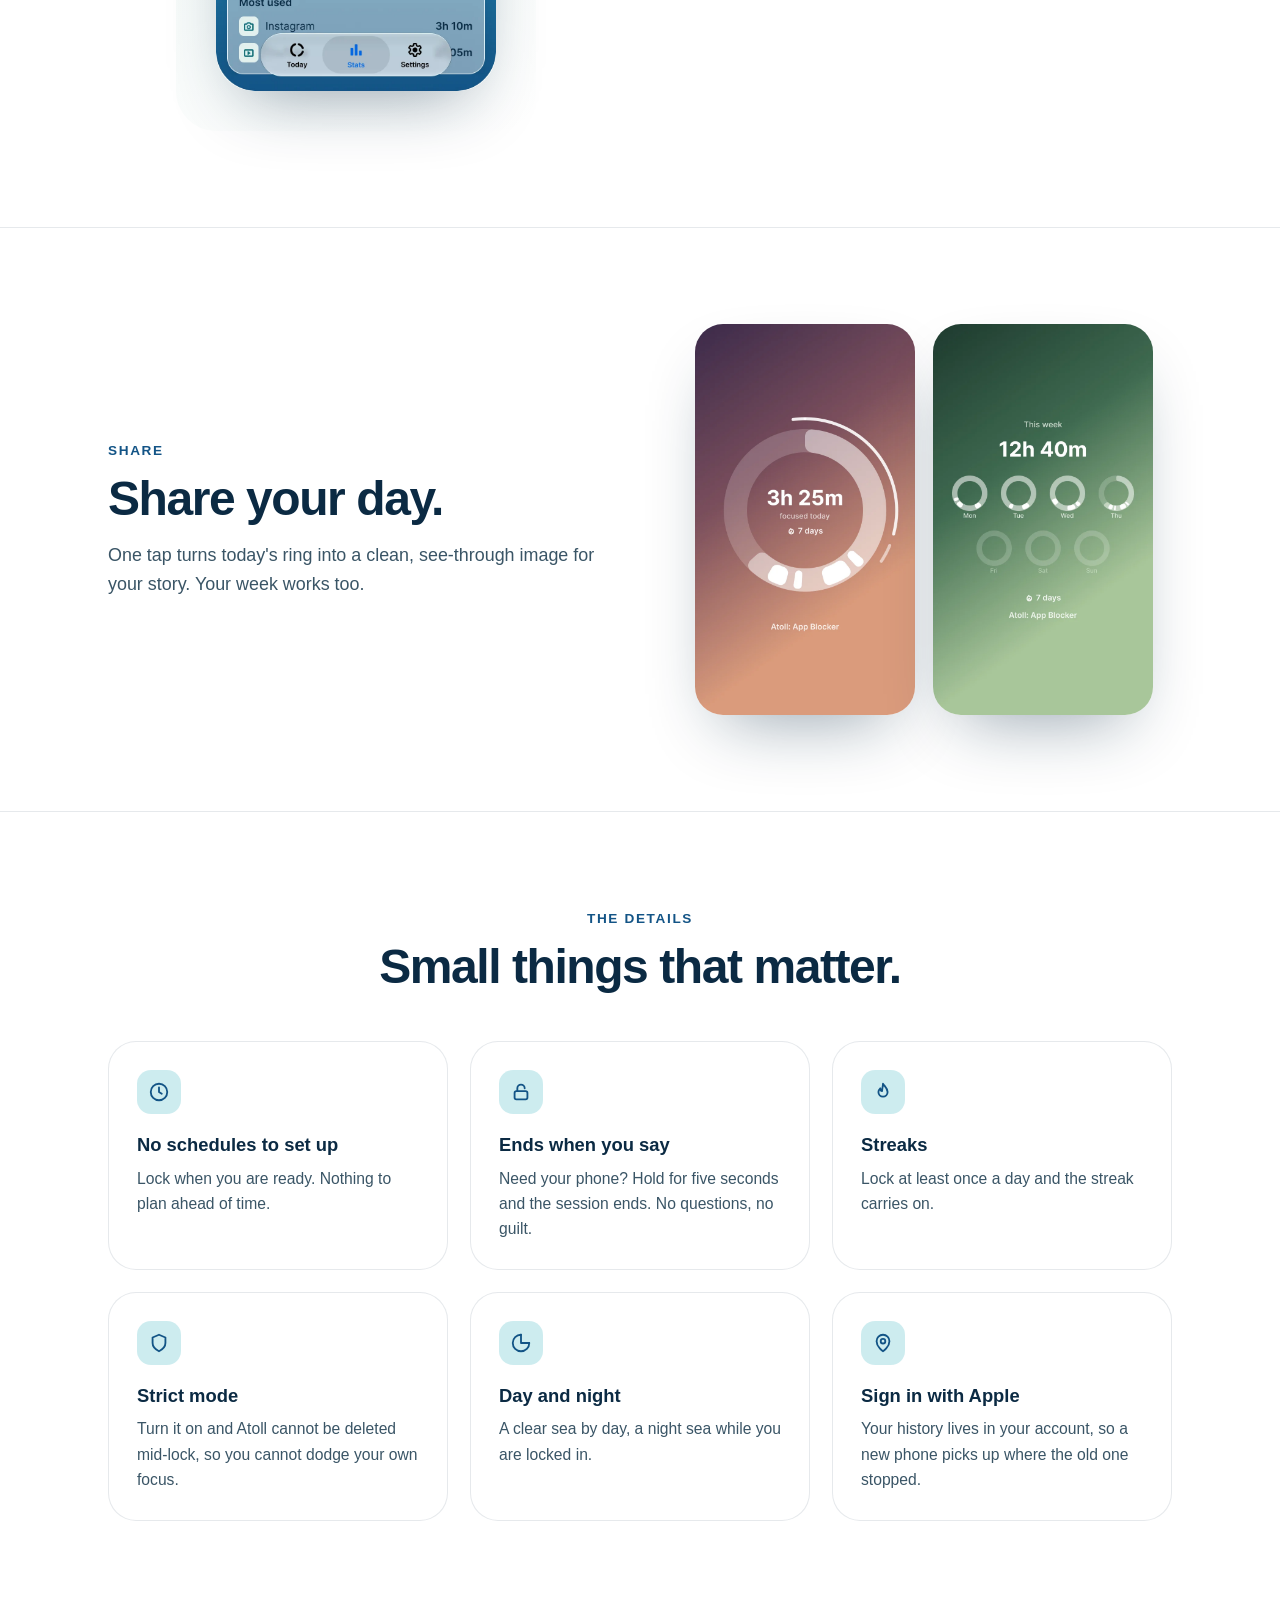
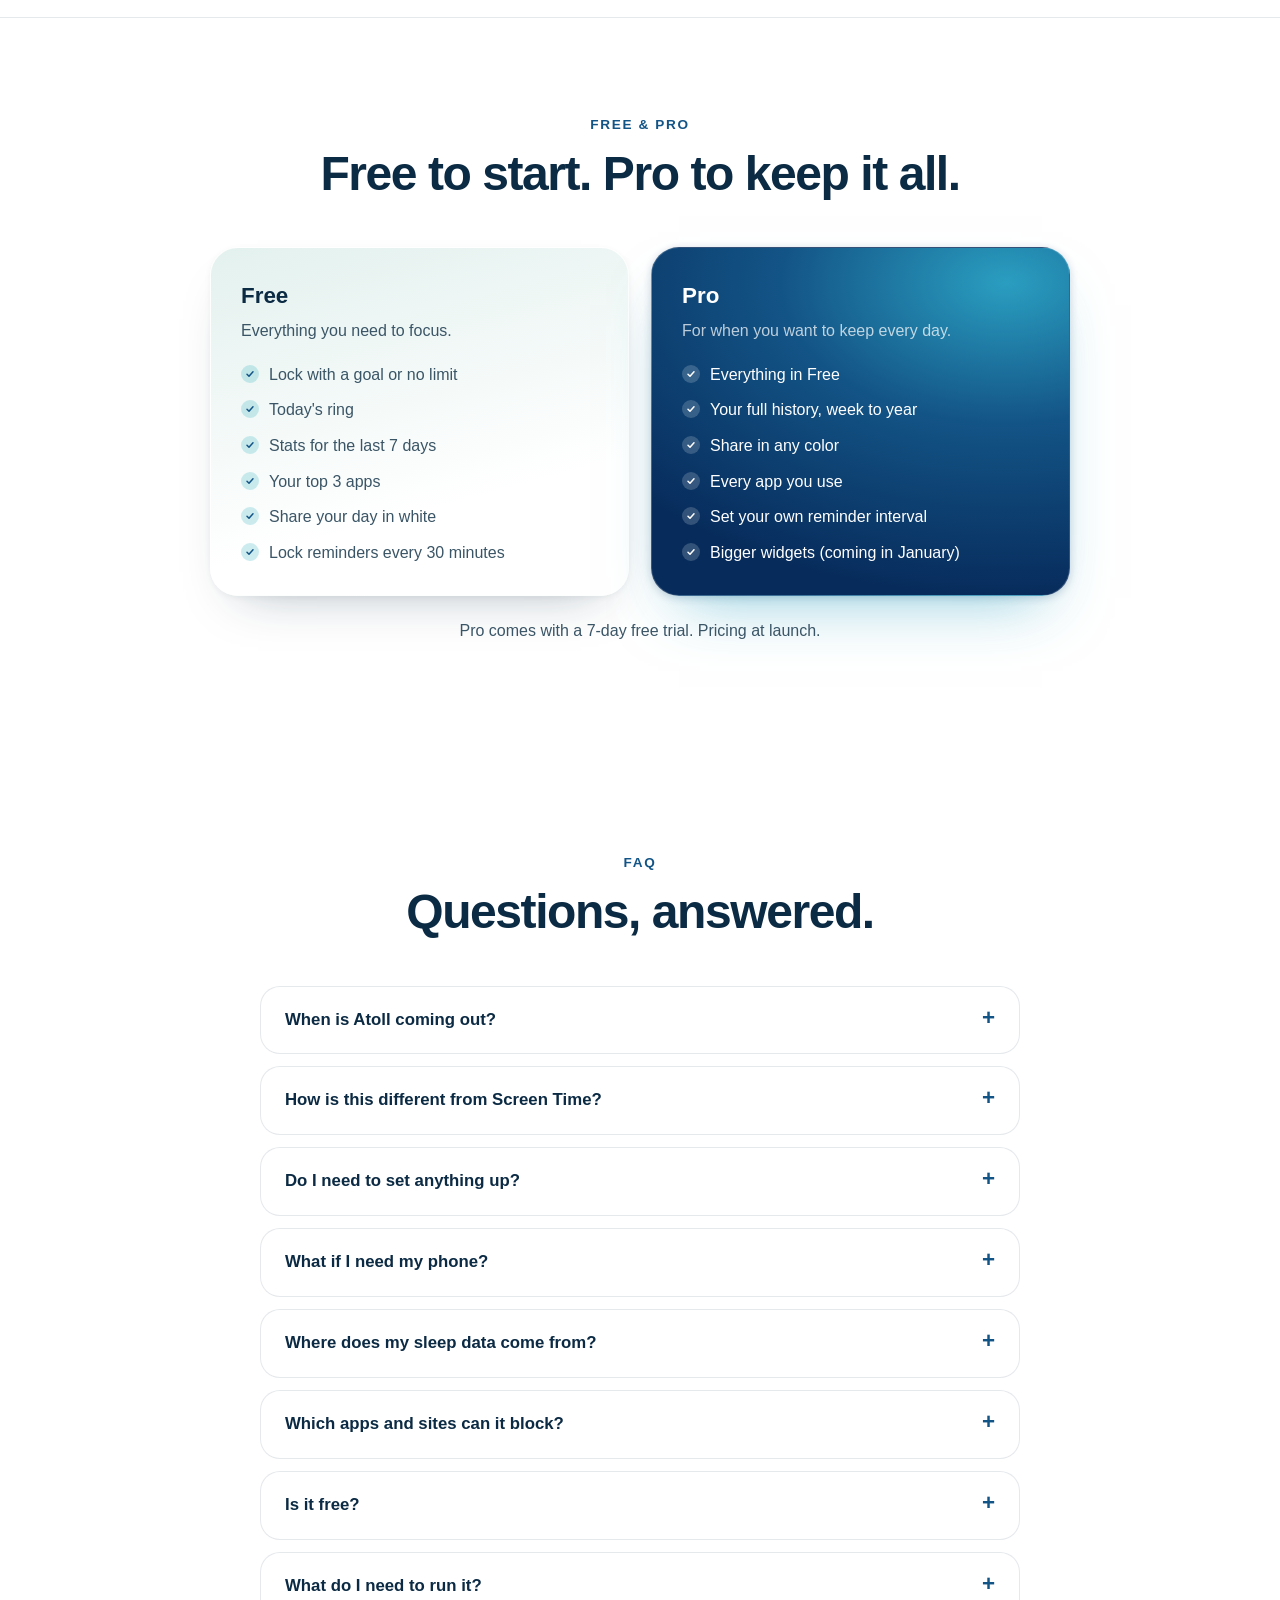
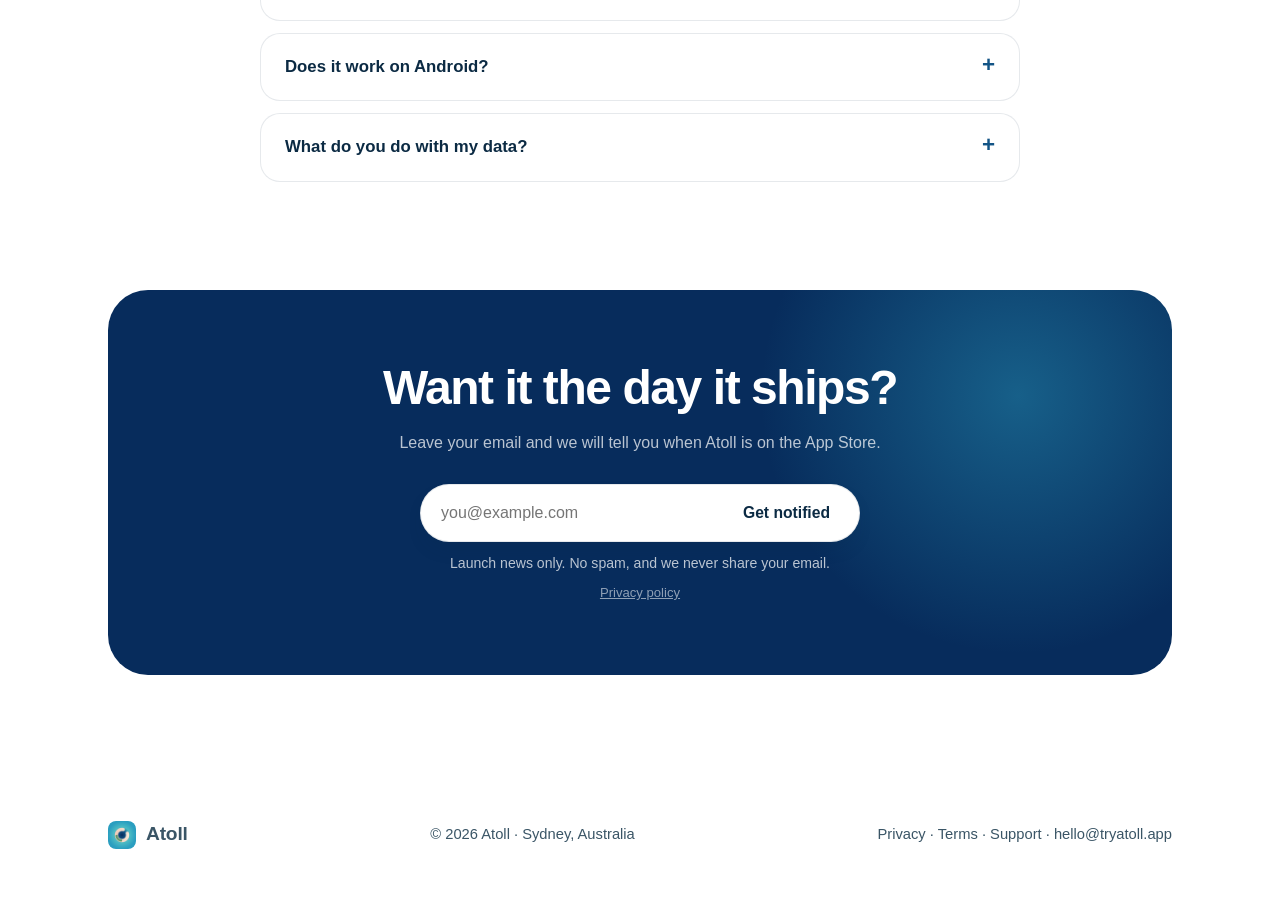
==== commit 6551346c: "Use the sea color for every primary button" ====
--- a/index.html
+++ b/index.html
@@ -45,7 +45,7 @@
   .nav ul a:hover{color:var(--teal)}
   .btn{display:inline-flex;align-items:center;gap:8px;padding:12px 22px;border-radius:999px;font-weight:600;font-size:.98rem;text-decoration:none;border:1px solid transparent;transition:transform .15s,box-shadow .15s}
   .btn:hover{transform:translateY(-1px)}
-  .btn.primary{background:var(--action);color:#fff;box-shadow:0 10px 24px -10px rgba(11,42,67,.6)}
+  .btn.primary{background:var(--teal-2);color:var(--ink);box-shadow:0 10px 24px -10px rgba(42,158,192,.6)}
   .btn.ghost{background:rgba(255,255,255,.7);border-color:var(--line);color:var(--ink)}
   .btn.small{padding:9px 18px;font-size:.9rem}
   /* notify form */
@@ -63,7 +63,7 @@
   .final .notify .msg{color:rgba(255,255,255,.72);text-align:center}
   .final .notify.err .msg{color:#ffb4ab}
   .final .notify.done .msg{color:#fff}
-  .final .notify .btn.primary{background:var(--teal-2);color:var(--dark);box-shadow:none}
+  .final .notify .btn.primary{box-shadow:none}
   .skip{position:absolute;left:-9999px;top:8px;background:var(--ink);color:#fff;padding:8px 14px;border-radius:10px;z-index:30}
   .skip:focus{left:12px}
   .notify .fine{margin:8px 14px 0;font-size:.82rem;color:var(--muted)}
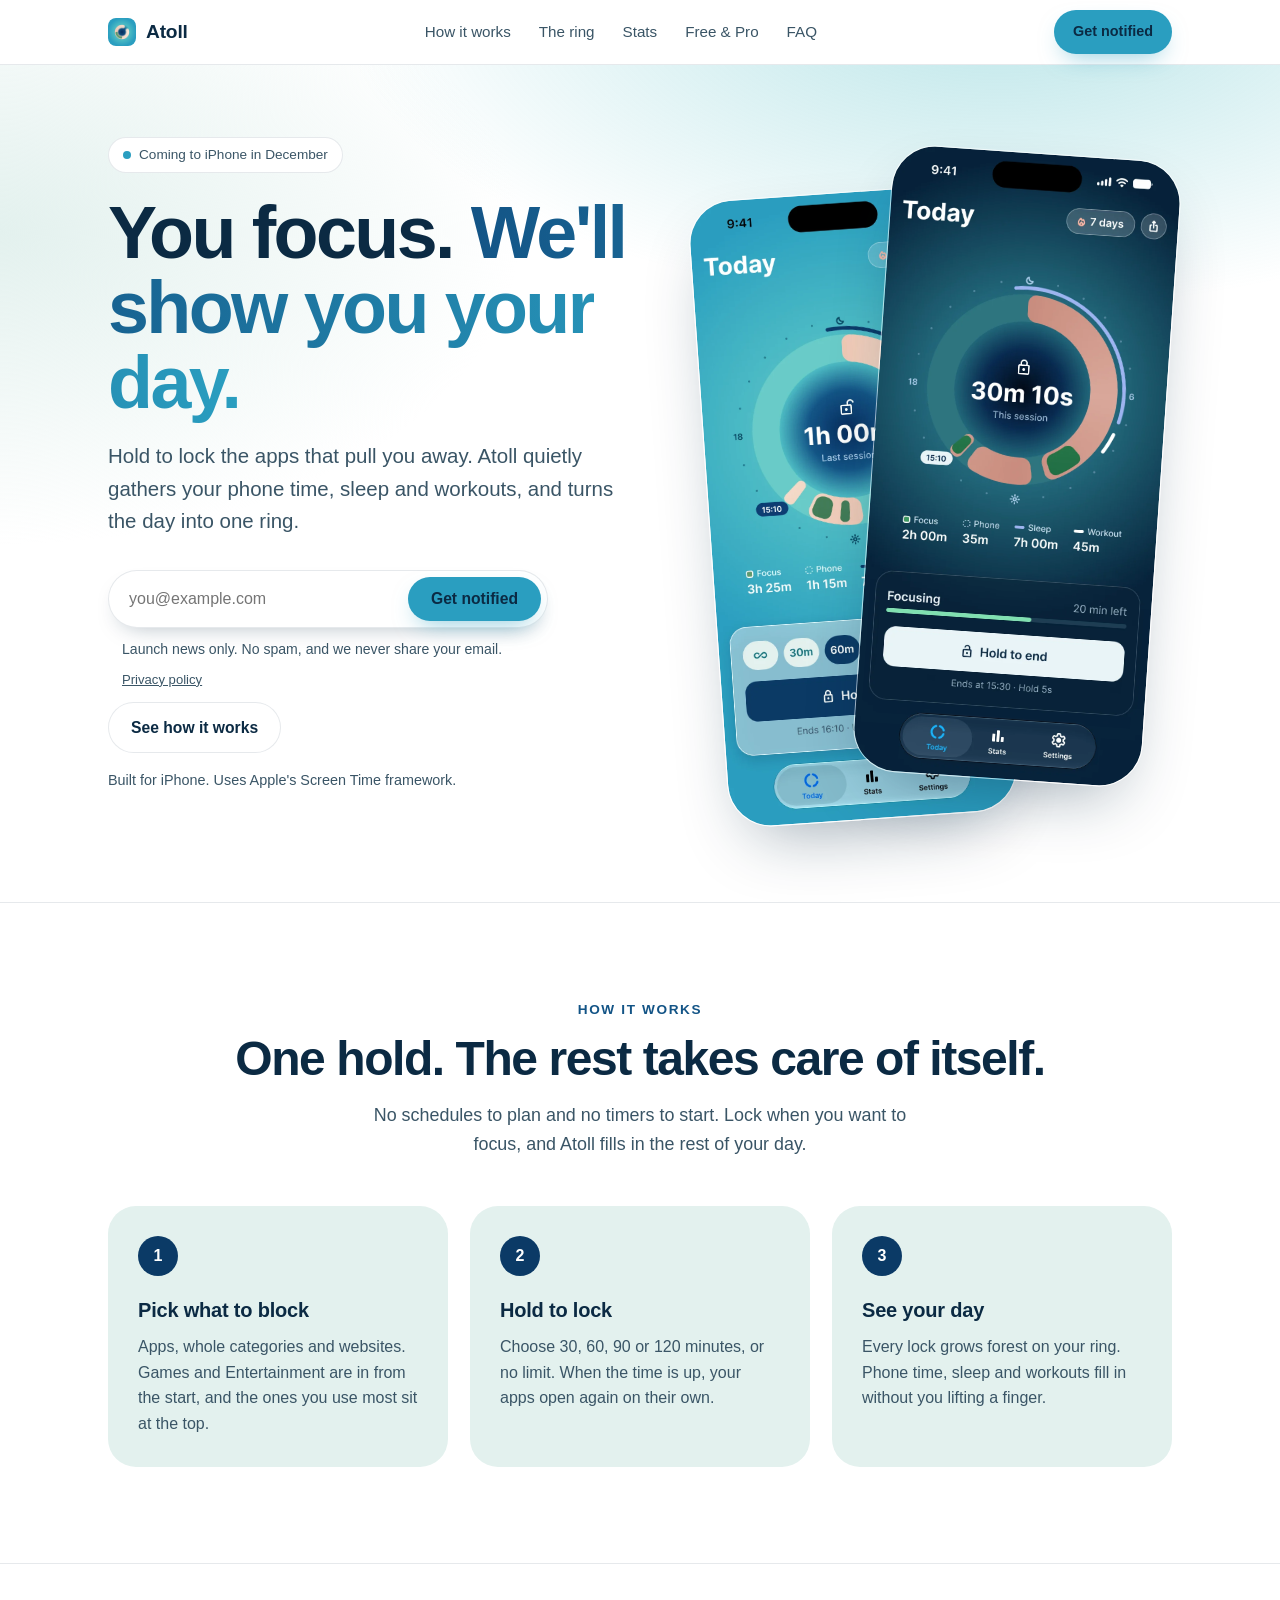
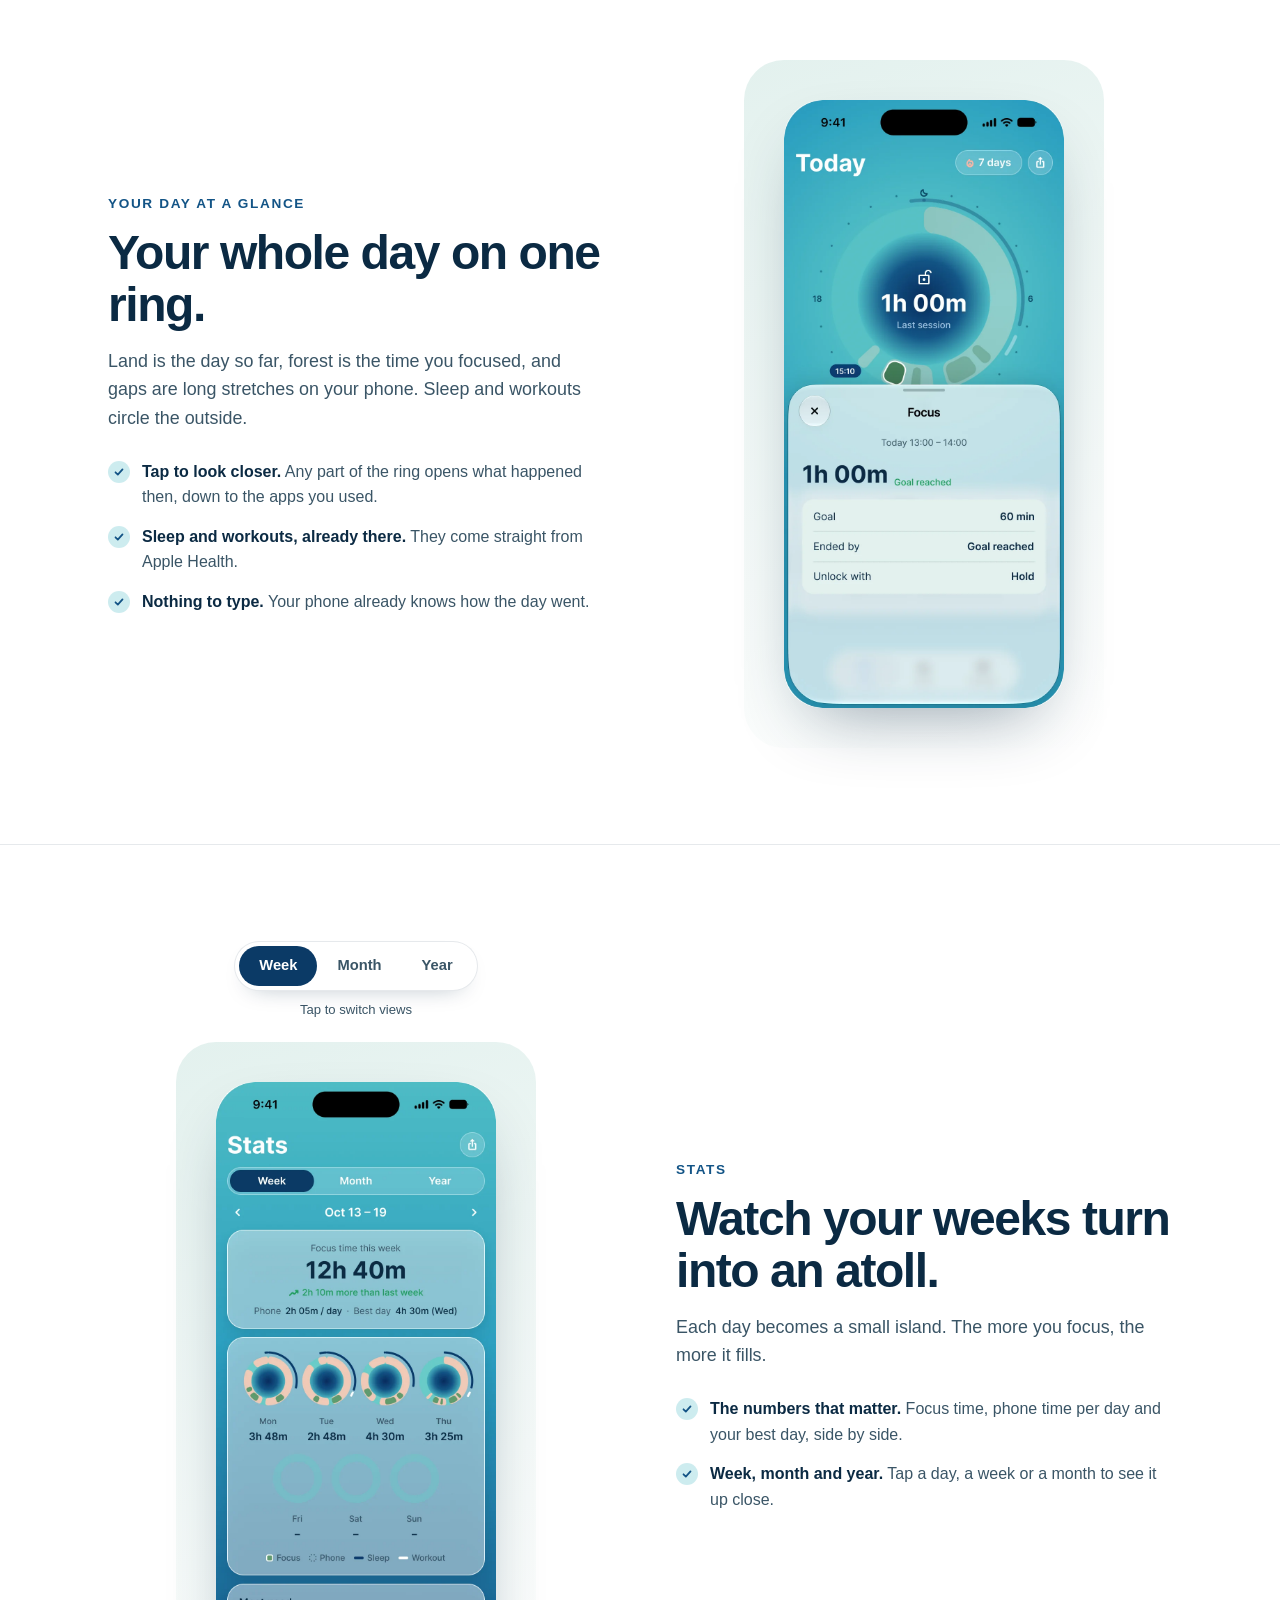
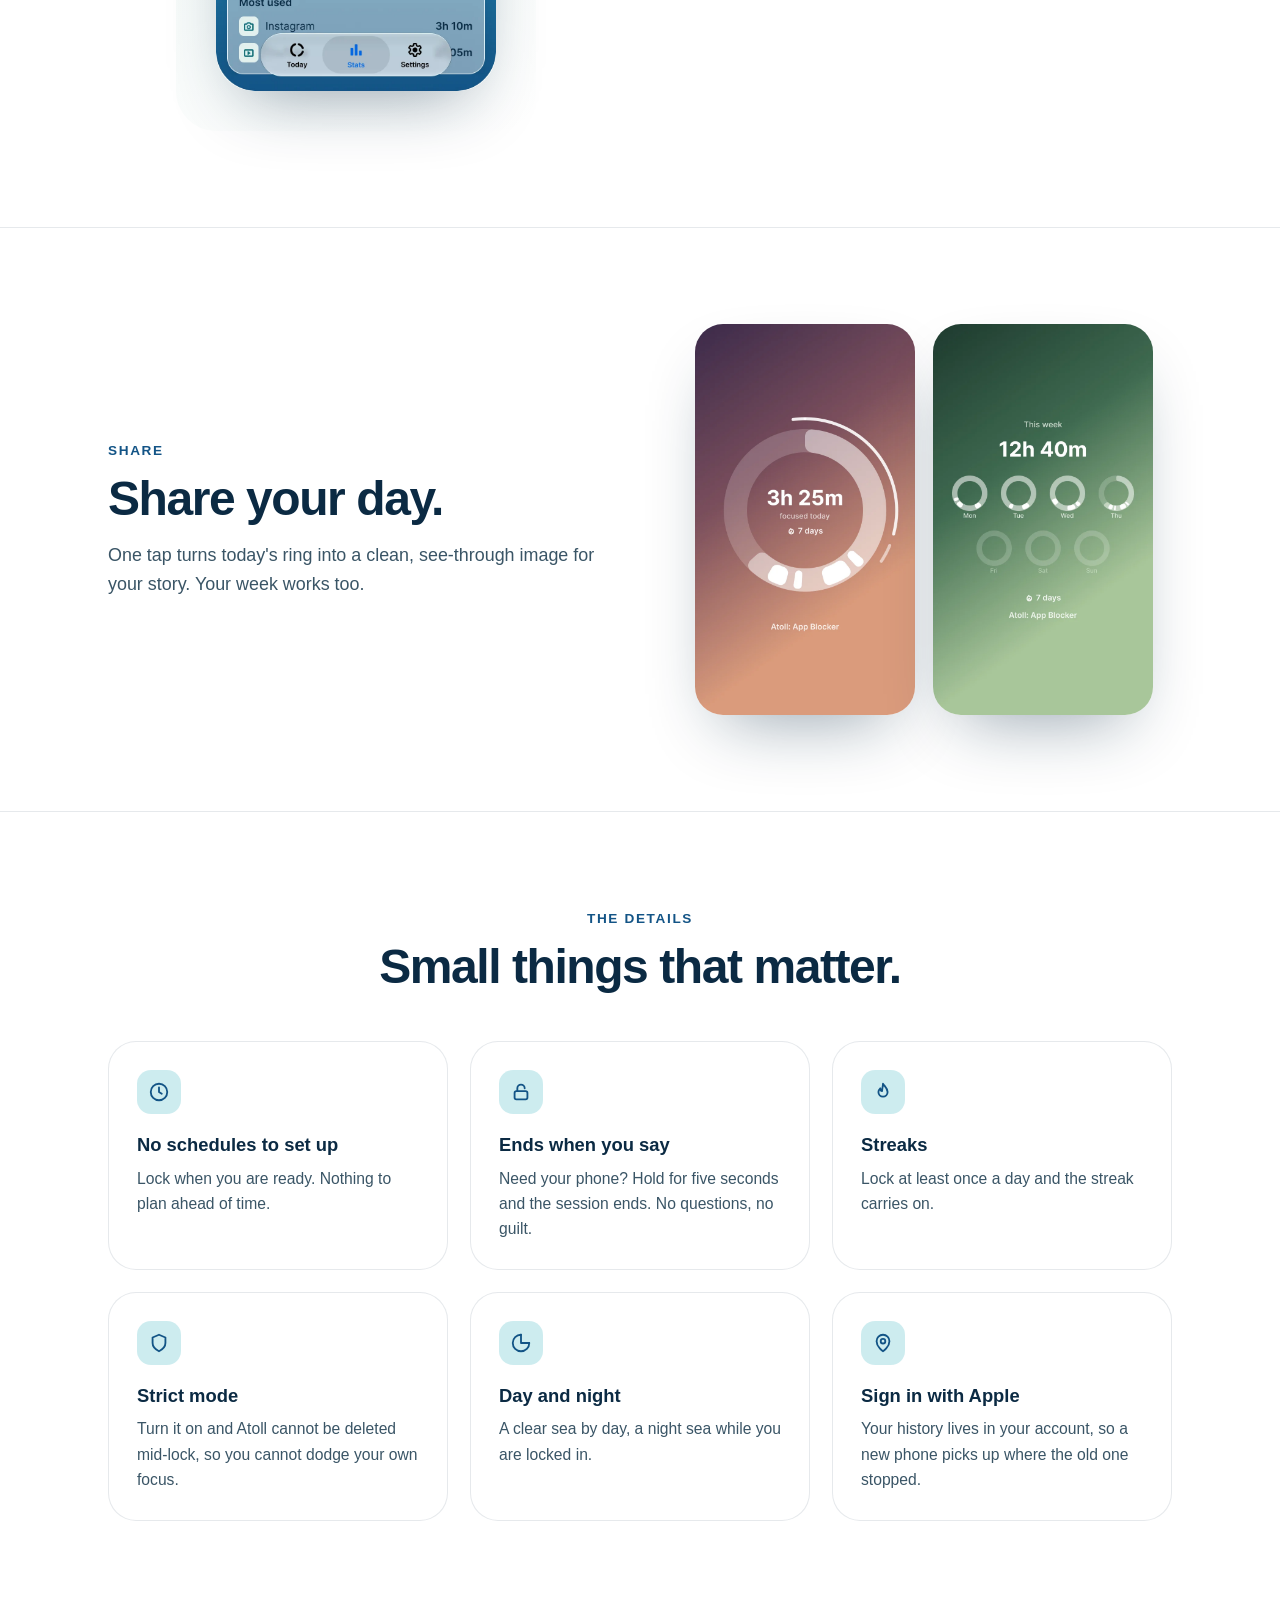
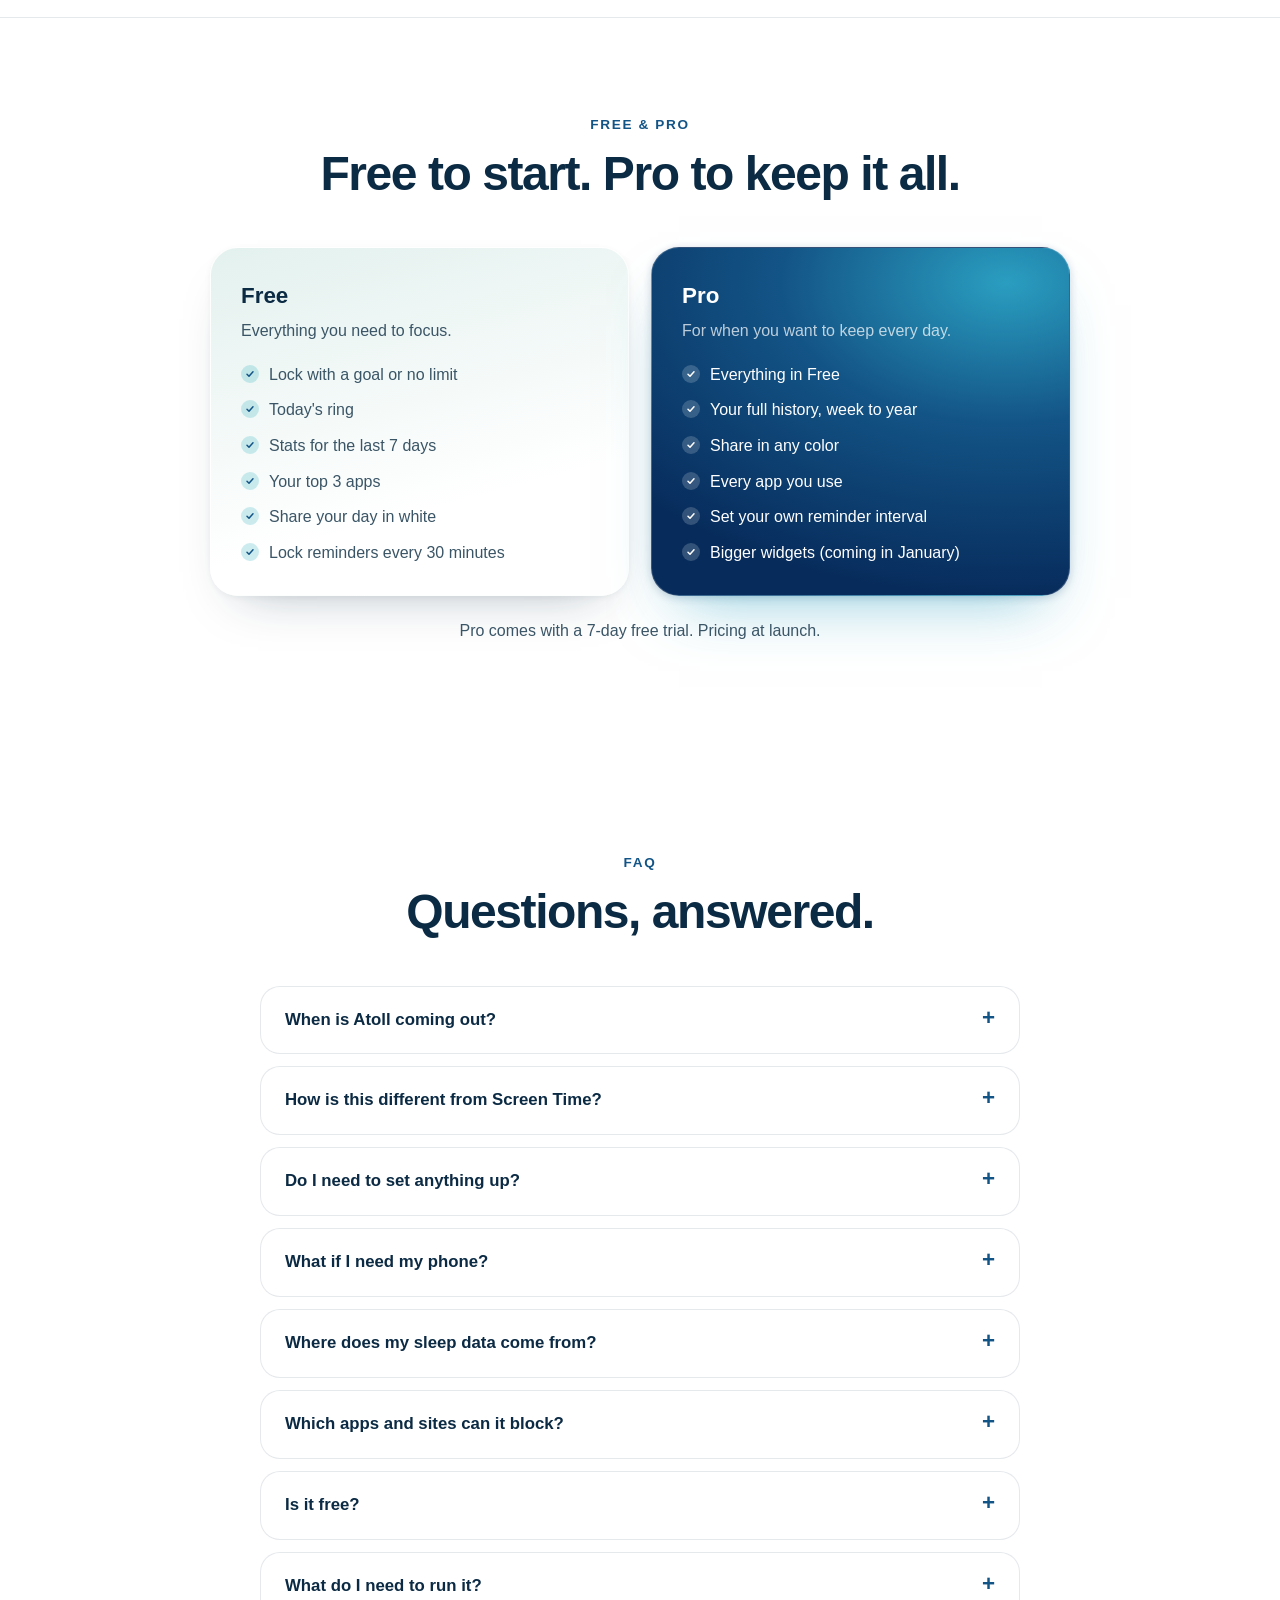
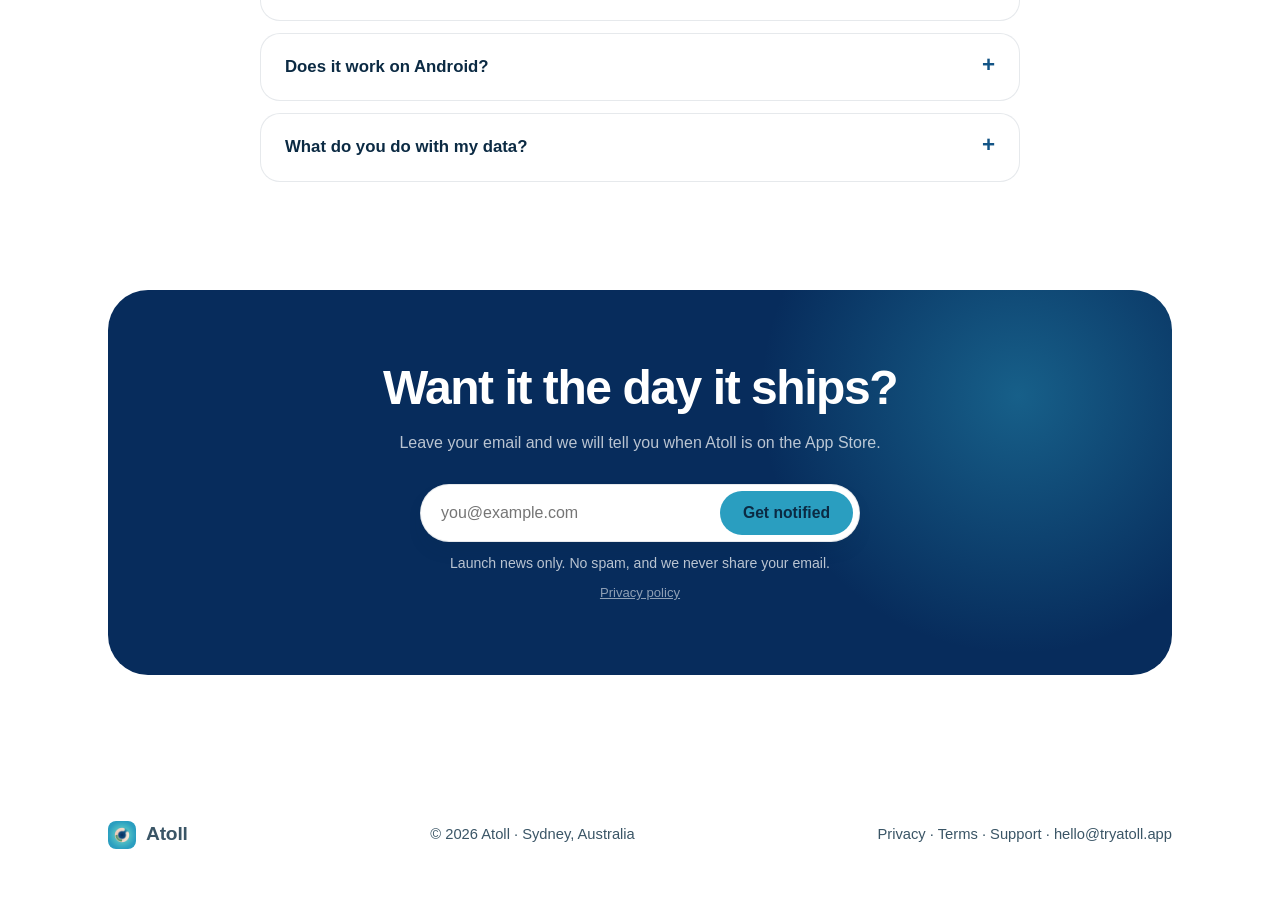
==== commit 4e3b947a: "Keep the final CTA button in the sea color" ====
--- a/index.html
+++ b/index.html
@@ -63,7 +63,7 @@
   .final .notify .msg{color:rgba(255,255,255,.72);text-align:center}
   .final .notify.err .msg{color:#ffb4ab}
   .final .notify.done .msg{color:#fff}
-  .final .notify .btn.primary{box-shadow:none}
+  .final .notify .btn.primary{background:var(--teal-2);color:var(--ink);box-shadow:none}
   .skip{position:absolute;left:-9999px;top:8px;background:var(--ink);color:#fff;padding:8px 14px;border-radius:10px;z-index:30}
   .skip:focus{left:12px}
   .notify .fine{margin:8px 14px 0;font-size:.82rem;color:var(--muted)}
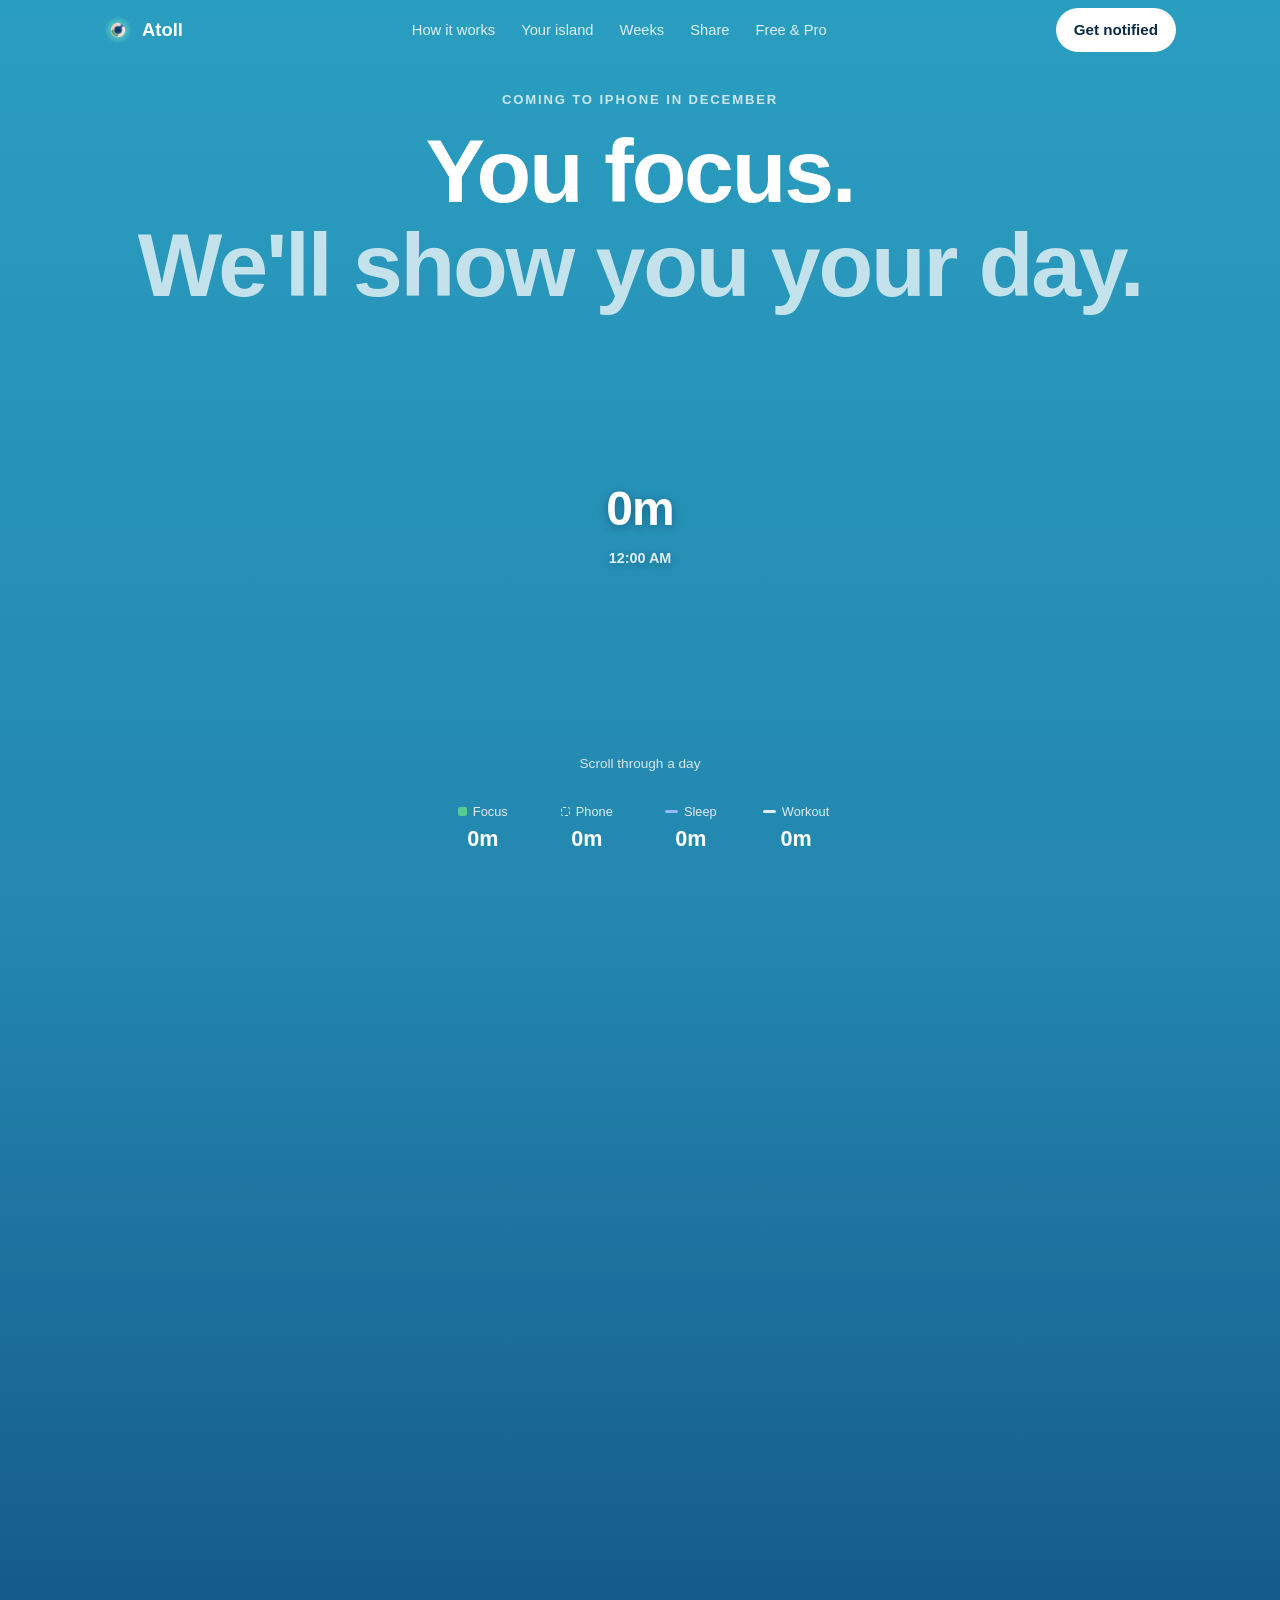
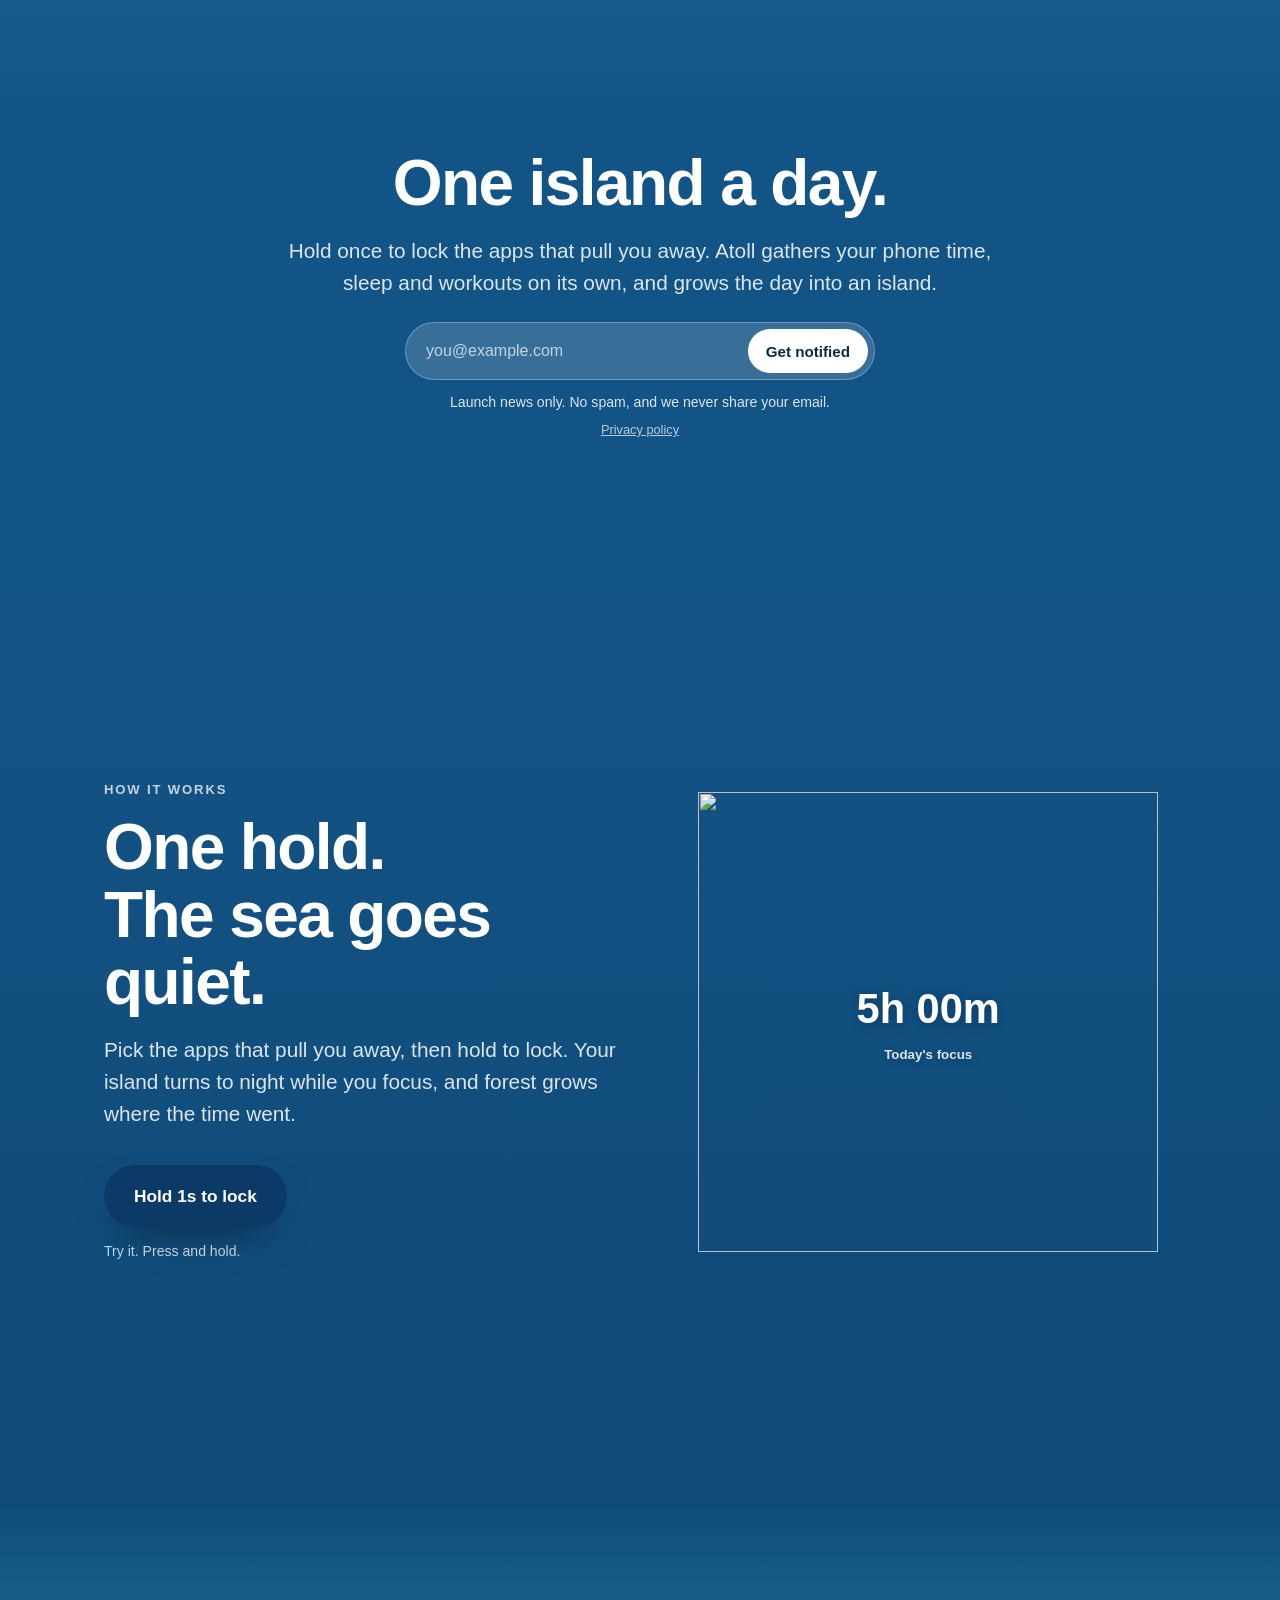
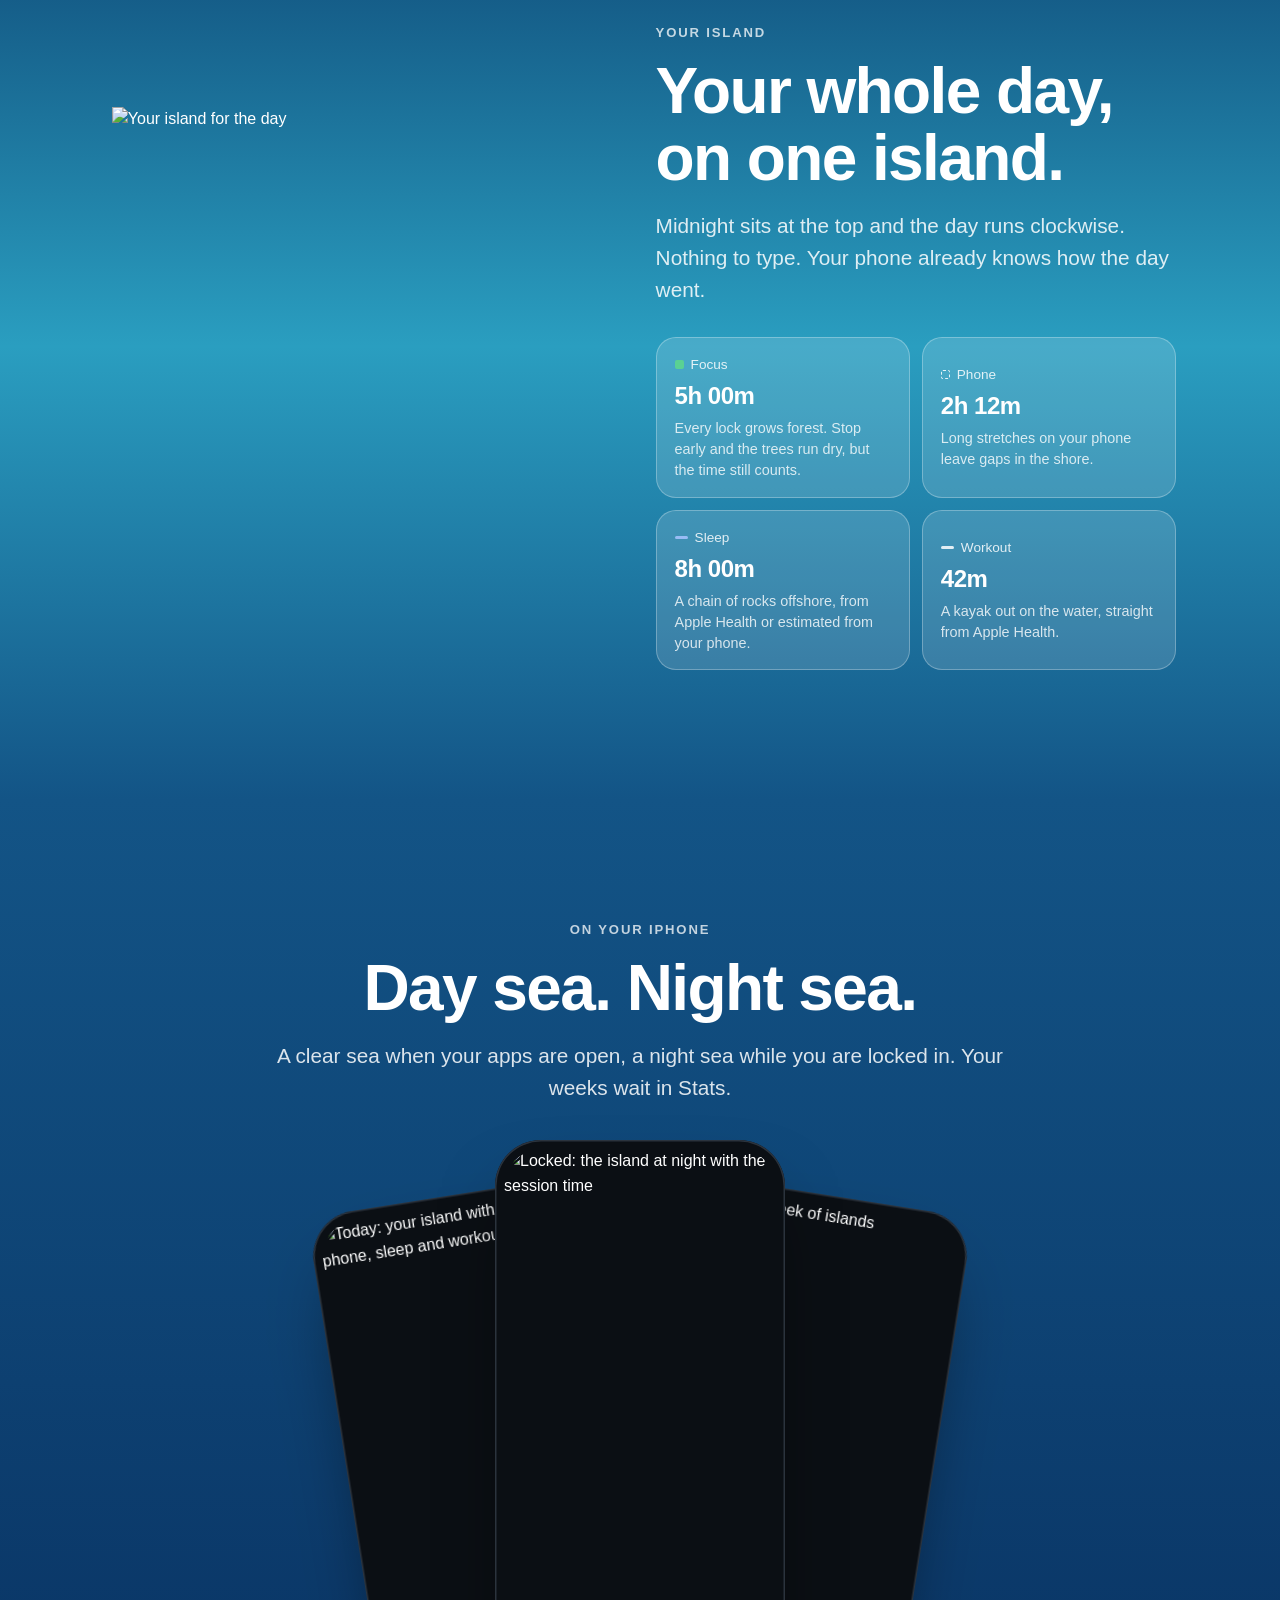
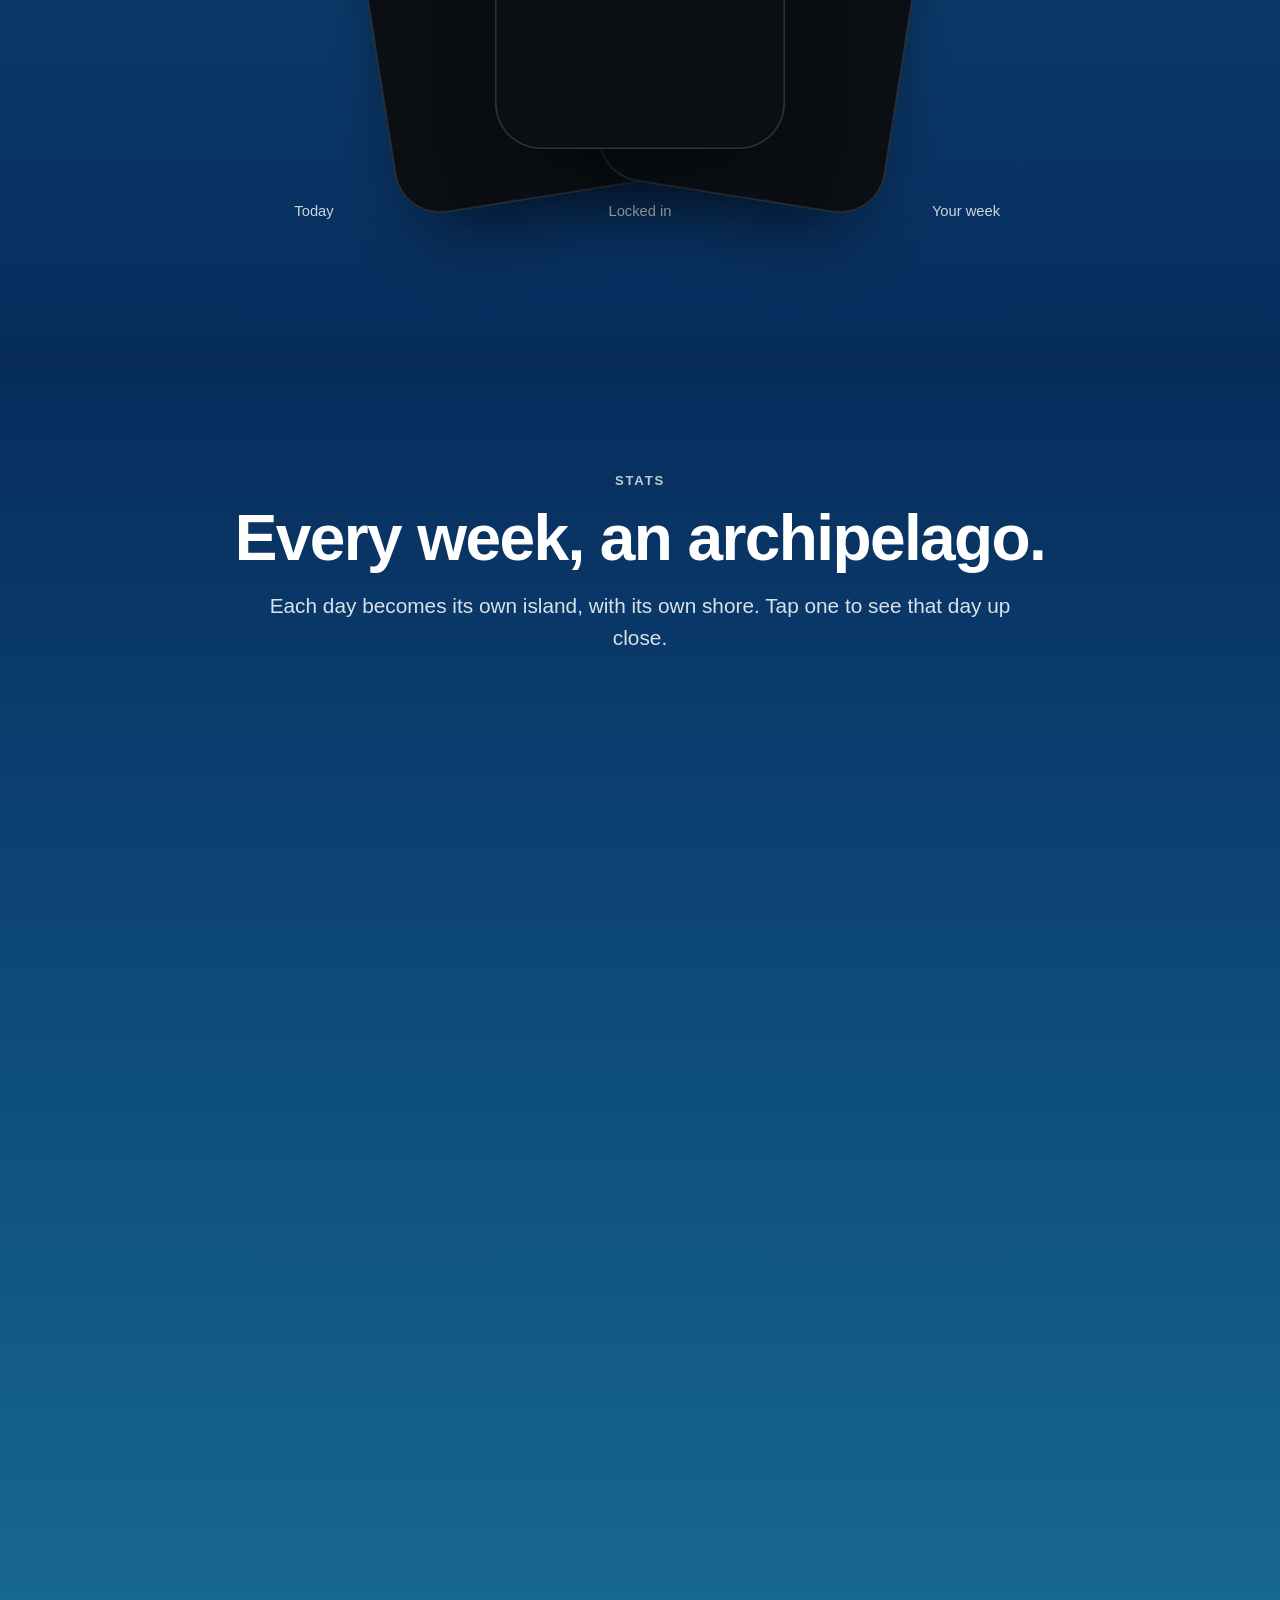
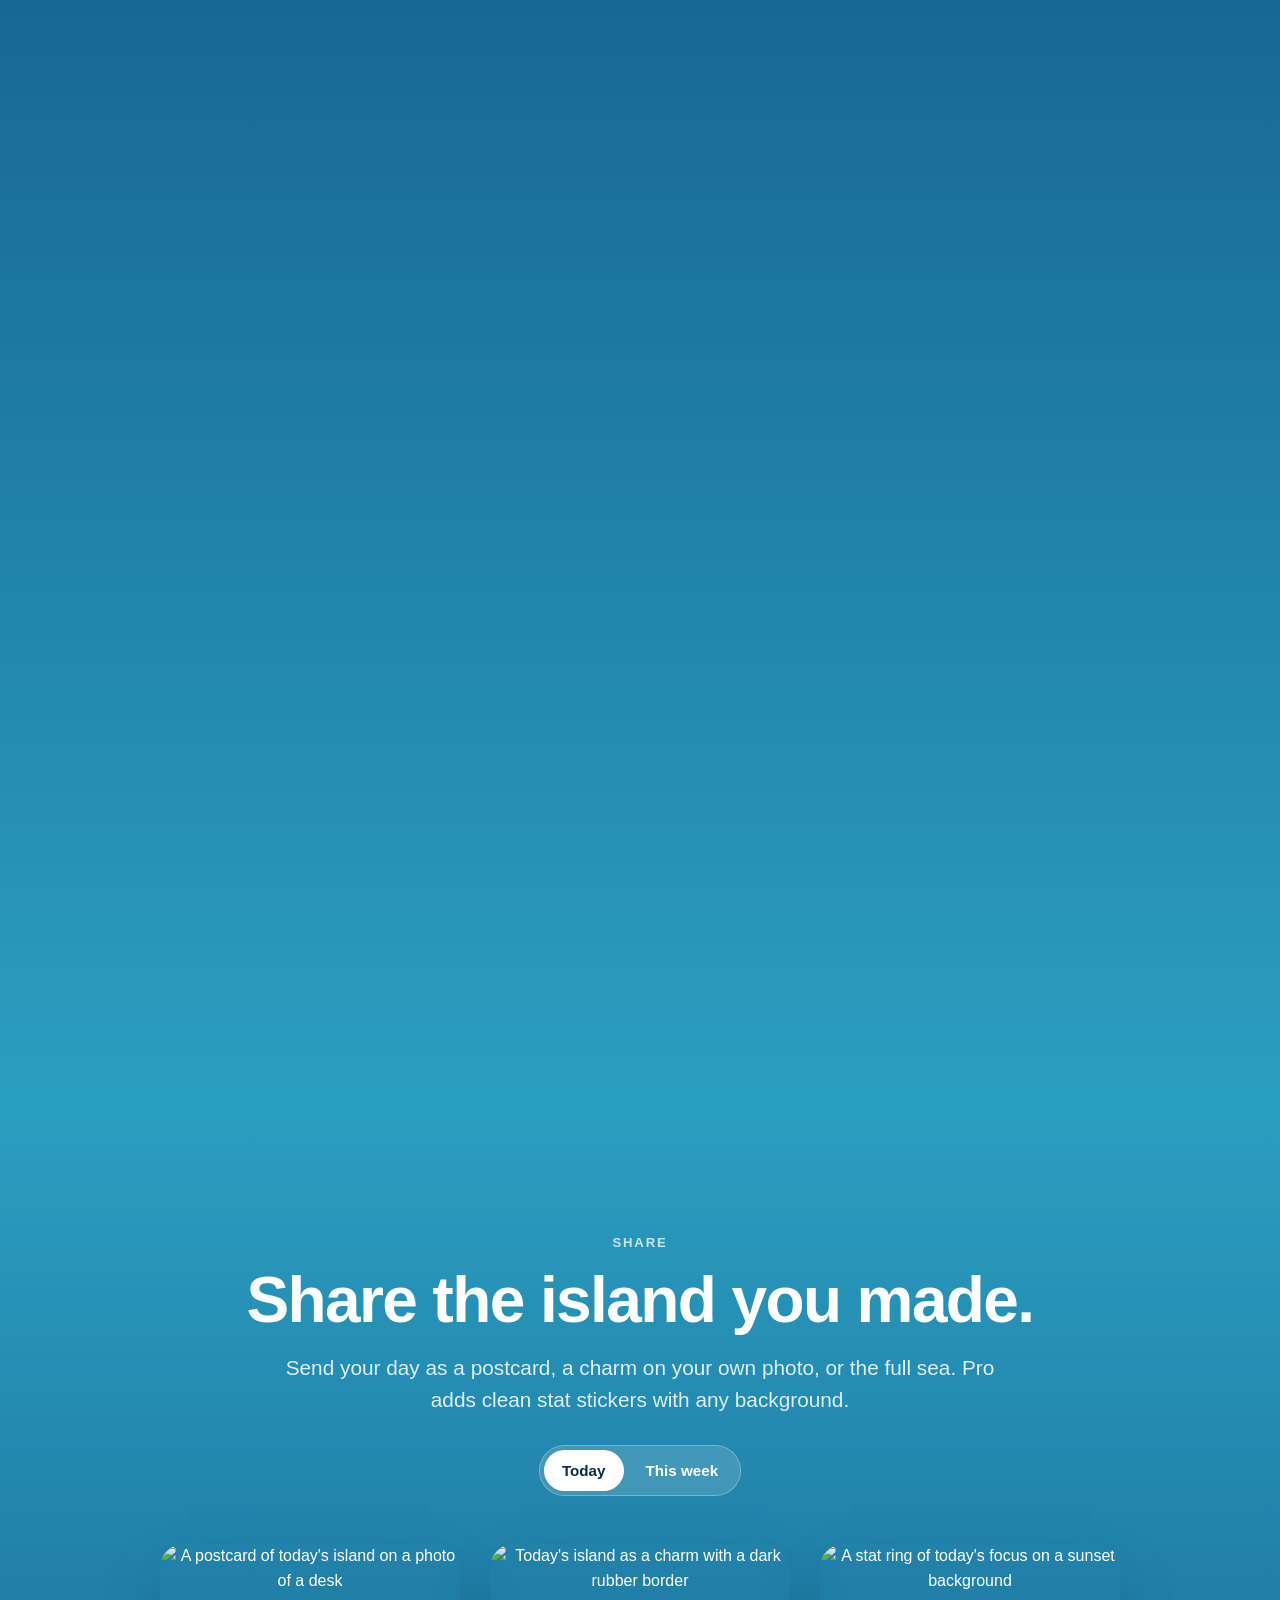
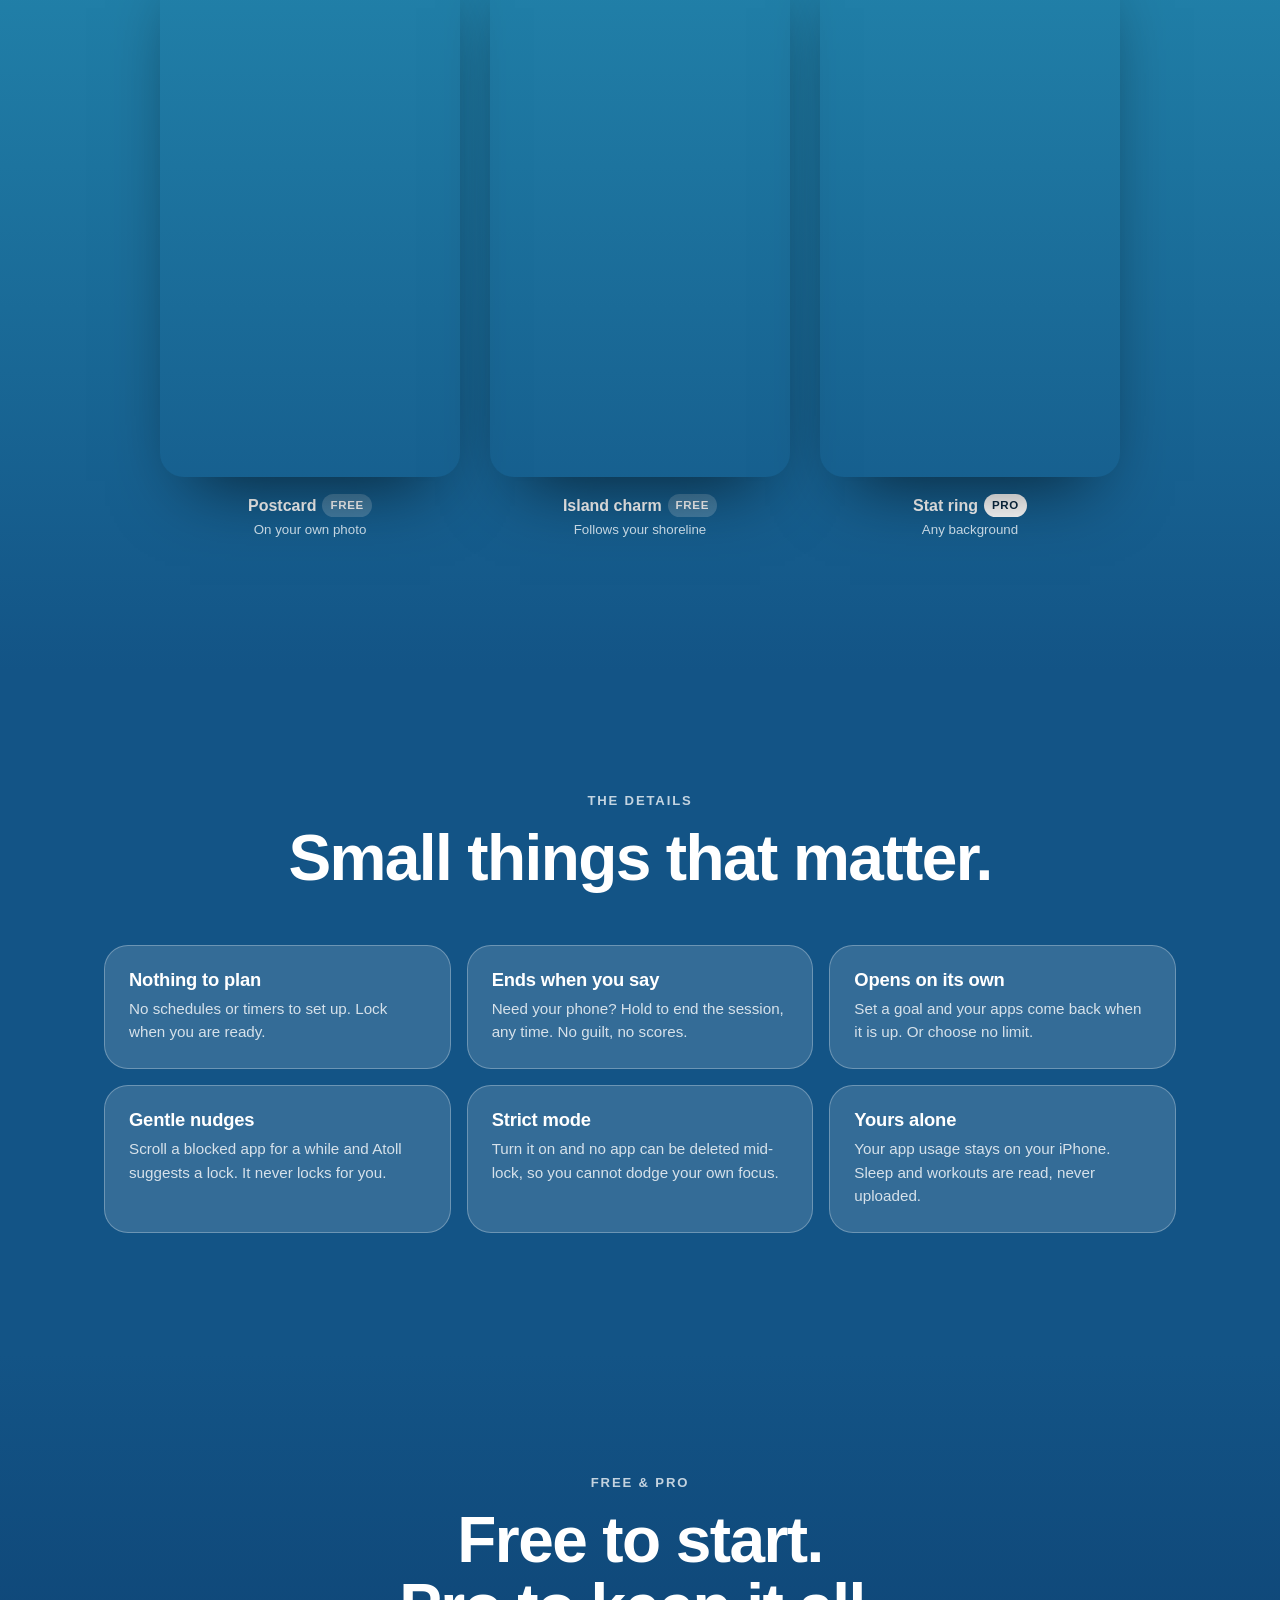
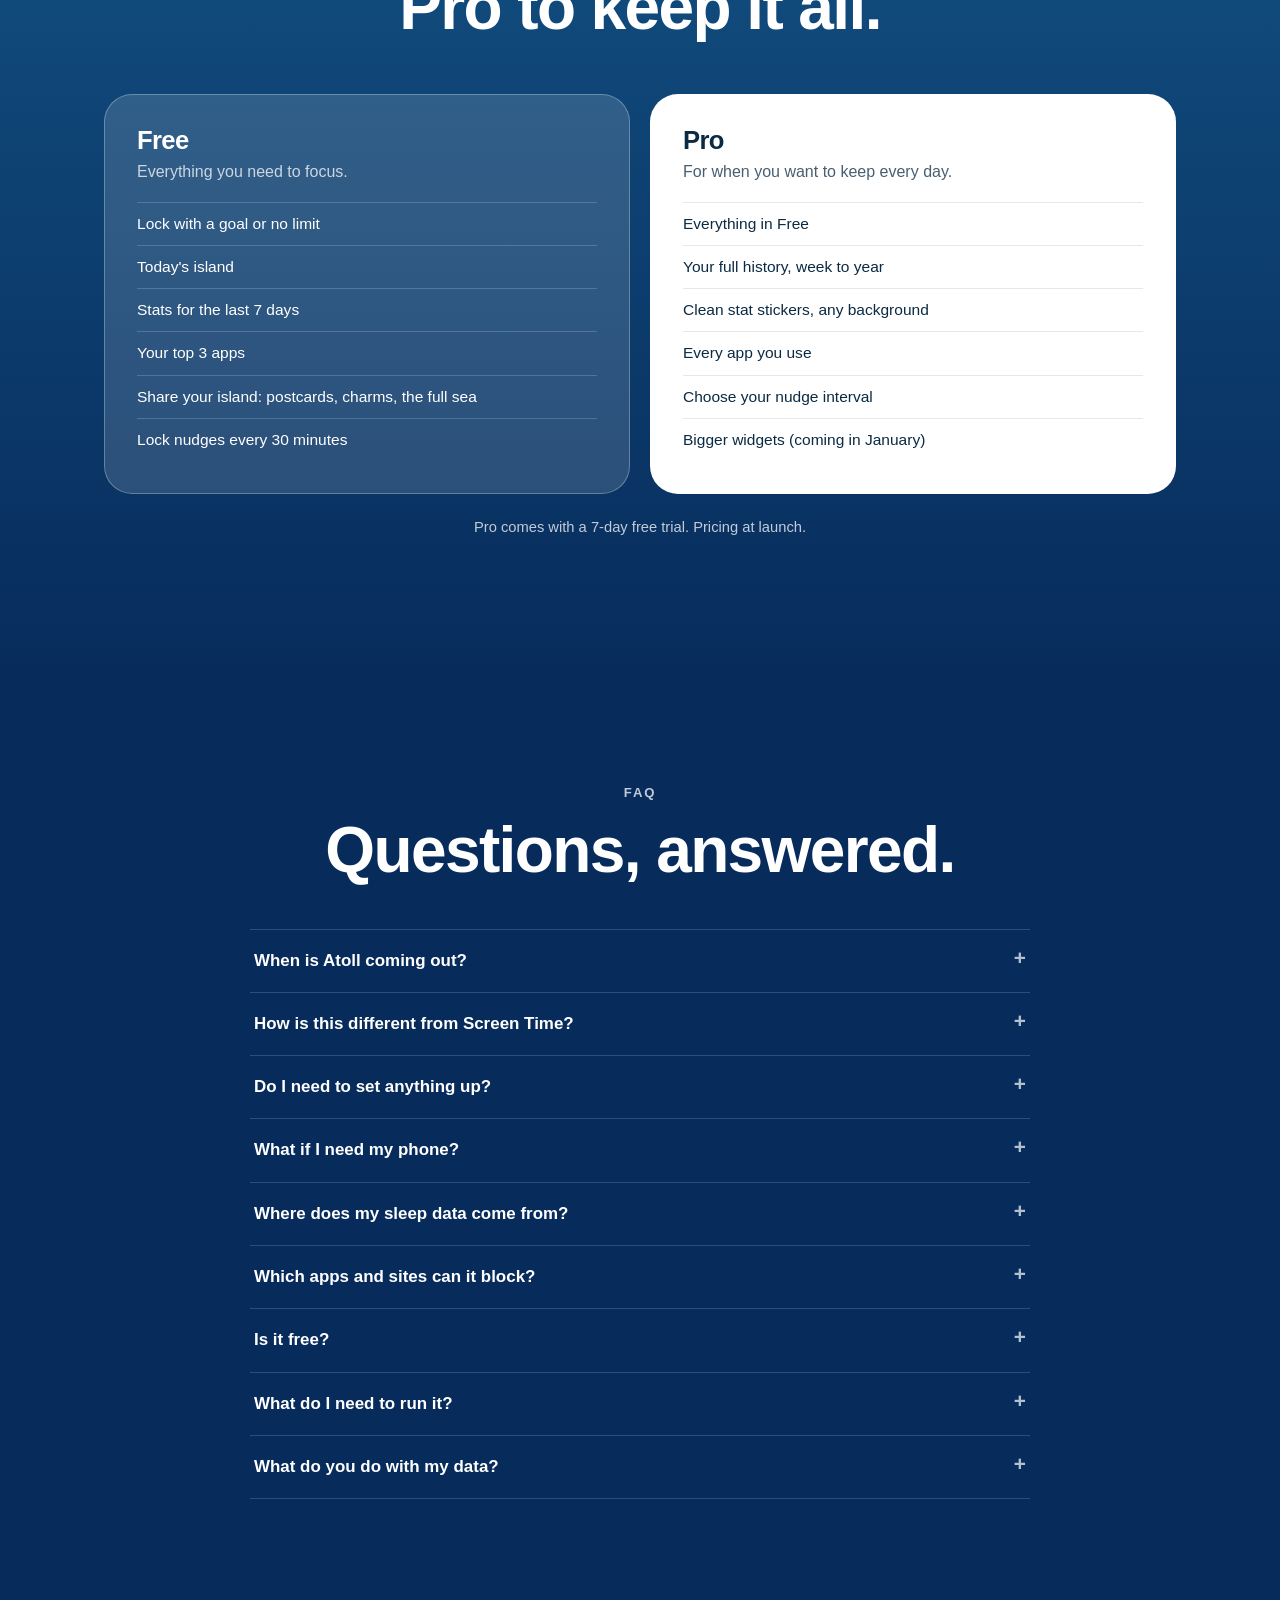
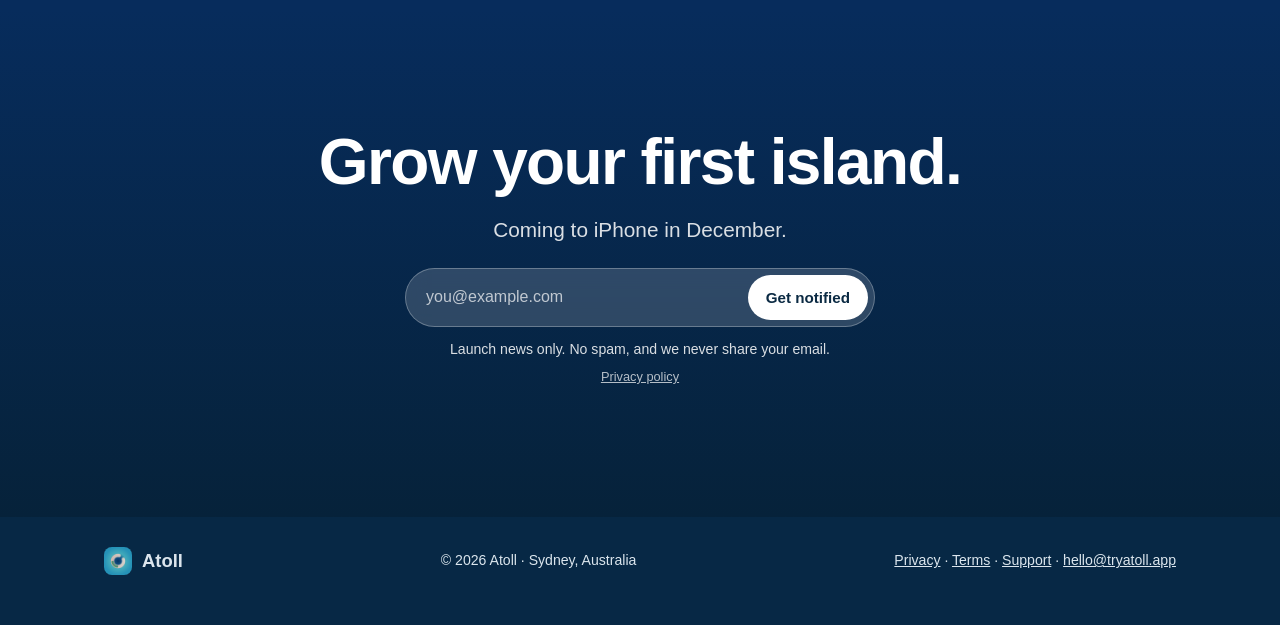
==== commit f72ed86d: "Redesign the landing page around the island with scroll and hold interactions" ====
--- a/index.html
+++ b/index.html
@@ -5,10 +5,10 @@
 <script>document.documentElement.className+=" js"</script>
 <meta name="viewport" content="width=device-width, initial-scale=1">
 <title>Atoll · You focus. We'll show you your day.</title>
-<meta name="description" content="Lock distracting apps with one hold. Atoll turns your phone time, sleep and workouts into one ring for the day. Coming to iPhone in December 2026.">
+<meta name="description" content="Hold once to lock the apps that pull you away. Atoll grows your day into an island: focus, phone time, sleep and workouts, gathered on their own. Coming to iPhone in December 2026.">
 <meta property="og:type" content="website">
 <meta property="og:title" content="Atoll · You focus. We'll show you your day.">
-<meta property="og:description" content="Hold to lock the apps that pull you away. Atoll turns your whole day into one ring.">
+<meta property="og:description" content="Hold once to lock. Your whole day grows into an island.">
 <meta property="og:image" content="https://tryatoll.app/og-image.png">
 <meta property="og:url" content="https://tryatoll.app/">
 <meta name="twitter:title" content="Atoll · You focus. We'll show you your day.">
@@ -19,334 +19,381 @@
 <link rel="icon" type="image/png" sizes="32x32" href="/favicon-32.png">
 <link rel="apple-touch-icon" href="/apple-touch-icon.png">
 <link rel="manifest" href="/site.webmanifest">
-<meta name="theme-color" content="#0b2a43">
+<meta name="theme-color" content="#135486">
+<link rel="preload" as="image" href="/img/v2/day/h00.webp">
 <style>
-  :root {
-    /* 디자인 시스템 Color 변수 (Light) */
-    --sea-hole:#072c5c; --sea-deep:#135486; --sea-edge:#4dbcc4; --sea-outer:#2a9ec0;
-    --sand:#f7e8d8; --sand-deep:#f0c9b6; --forest:#5e9a6e; --chip:#e3f1ee; --chip-ink:#0e6f7a; --action:#0b3a66;
-    --positive:#1e9e5a; --danger:#d93036;
-    --ink:#0b2a43; --ink-2:#3a5566; --muted:#3a5566; --teal:var(--sea-deep); --teal-2:var(--sea-outer); --mist:var(--chip); --mist-2:rgba(77,188,196,.28);
-    --white:#fff; --line:rgba(11,42,67,.10); --dark:var(--sea-hole);
-    --r:28px; --shadow:0 30px 70px -28px rgba(11,42,67,.45);
+  :root{
+    /* 앱 디자인 토큰 */
+    --sea-outer:#2a9ec0; --sea-deep:#135486; --sea-hole:#072c5c; --sea-edge:#4dbcc4;
+    --night:#06223a; --night-2:#0b1a2e; --forest:#5ed98a; --sand:#f7e8d8;
+    --ink:#0b2a43; --ink-2:#3a5566; --white:#fff; --glass:rgba(255,255,255,.14); --glass-line:rgba(255,255,255,.28);
+    --r:28px;
   }
   *{box-sizing:border-box} html{scroll-behavior:smooth}
-  body{margin:0;font-family:-apple-system,BlinkMacSystemFont,"SF Pro Display","SF Pro Text","Helvetica Neue",Arial,sans-serif;color:var(--ink);background:#ffffff;line-height:1.6;-webkit-font-smoothing:antialiased}
-  a{color:inherit}
-  img{height:auto}
-  .wrap{max-width:1120px;margin:0 auto;padding:0 28px}
+  body{margin:0;font-family:-apple-system,BlinkMacSystemFont,"SF Pro Display","SF Pro Text","Helvetica Neue",Arial,sans-serif;color:var(--white);background:var(--sea-deep);line-height:1.55;-webkit-font-smoothing:antialiased;overflow-x:hidden}
+  a{color:inherit} img{display:block;max-width:100%;height:auto}
+  .wrap{max-width:1120px;margin:0 auto;padding:0 24px}
+  .skip{position:absolute;left:-999px}.skip:focus{left:16px;top:16px;z-index:99;background:#fff;color:var(--ink);padding:8px 12px;border-radius:8px}
+  h1,h2,h3{letter-spacing:-.025em;line-height:1.05;margin:0}
+  h2{font-size:clamp(2.2rem,5.4vw,4rem);font-weight:700}
+  .eyebrow{font-size:.82rem;font-weight:700;letter-spacing:.14em;text-transform:uppercase;opacity:.75;margin:0 0 14px}
+  .lede{font-size:clamp(1.05rem,1.7vw,1.3rem);opacity:.85;max-width:36em;margin:18px 0 0}
+  .center{text-align:center}.center .lede{margin-left:auto;margin-right:auto}
+
+  /* 바다 바탕: 위 sea-outer → 아래 sea-deep (앱과 같은 바닥) */
+  .sea{background:linear-gradient(180deg,var(--sea-outer) 0%,#2386ae 55%,var(--sea-deep) 100%)}
+
   /* nav */
-  .nav{position:sticky;top:0;z-index:20;backdrop-filter:saturate(180%) blur(14px);background:rgba(255,255,255,.78);border-bottom:1px solid var(--line)}
-  .nav .wrap{display:flex;align-items:center;justify-content:space-between;height:64px}
-  .brand{display:flex;align-items:center;gap:10px;font-weight:700;font-size:1.2rem;letter-spacing:-.01em;text-decoration:none}
-  .mark{width:28px;height:28px;border-radius:8px;background:url(/img/mark.png) center/cover no-repeat;display:inline-block;flex:0 0 28px}
-  .nav ul{display:flex;gap:28px;list-style:none;margin:0;padding:0}
-  .nav ul a{text-decoration:none;color:var(--ink-2);font-size:.95rem}
-  .nav ul a:hover{color:var(--teal)}
-  .btn{display:inline-flex;align-items:center;gap:8px;padding:12px 22px;border-radius:999px;font-weight:600;font-size:.98rem;text-decoration:none;border:1px solid transparent;transition:transform .15s,box-shadow .15s}
-  .btn:hover{transform:translateY(-1px)}
-  .btn.primary{background:var(--teal-2);color:var(--ink);box-shadow:0 10px 24px -10px rgba(42,158,192,.6)}
-  .btn.ghost{background:rgba(255,255,255,.7);border-color:var(--line);color:var(--ink)}
-  .btn.small{padding:9px 18px;font-size:.9rem}
-  /* notify form */
-  .notify{width:100%;max-width:440px}
-  .notify .row{display:flex;gap:8px;background:#fff;border:1px solid var(--line);border-radius:999px;padding:6px;box-shadow:0 10px 24px -14px rgba(11,42,67,.4)}
-  .notify input[type=email]{flex:1;width:0;min-width:0;border:0;background:transparent;font:inherit;font-size:1rem;padding:8px 14px;color:var(--ink);outline:none}
-  .notify .hp{position:absolute;left:-9999px;width:1px;height:1px;opacity:0}
-  .notify .btn{white-space:nowrap;cursor:pointer;font-family:inherit}
-  .notify .msg{margin:10px 14px 0;font-size:.88rem;color:var(--muted)}
-  .notify.err .msg{color:var(--danger)}
-  .notify.done .row{display:none}
-  .notify.done .msg{margin:0;font-size:1rem;font-weight:600;color:var(--teal)}
-  .notify.busy .btn{opacity:.6;pointer-events:none}
-  .final .notify{margin:0 auto;position:relative}
-  .final .notify .msg{color:rgba(255,255,255,.72);text-align:center}
-  .final .notify.err .msg{color:#ffb4ab}
-  .final .notify.done .msg{color:#fff}
-  .final .notify .btn.primary{background:var(--teal-2);color:var(--ink);box-shadow:none}
-  .skip{position:absolute;left:-9999px;top:8px;background:var(--ink);color:#fff;padding:8px 14px;border-radius:10px;z-index:30}
-  .skip:focus{left:12px}
-  .notify .fine{margin:8px 14px 0;font-size:.82rem;color:var(--muted)}
-  .notify .fine a{color:inherit}
-  .notify.done .fine{display:none}
-  .final .notify .fine{color:rgba(255,255,255,.55);text-align:center}
-  .notify .row:focus-within{box-shadow:0 0 0 3px rgba(42,158,192,.45)}
-  a:focus-visible,button:focus-visible,summary:focus-visible{outline:3px solid var(--teal-2);outline-offset:3px}
-  /* hero */
-  .hero{position:relative;overflow:hidden;background:
-    radial-gradient(1100px 520px at 78% -8%,rgba(77,188,196,.38) 0%,rgba(77,188,196,0) 60%),
-    radial-gradient(800px 480px at 0% 20%,var(--chip) 0%,rgba(227,241,238,0) 65%),#ffffff}
-  .hero .wrap{display:grid;grid-template-columns:1.05fr .95fr;gap:24px;align-items:center;padding-top:72px;padding-bottom:96px}
-  .pill{display:inline-flex;gap:8px;align-items:center;background:#fff;border:1px solid var(--line);border-radius:999px;padding:6px 14px;font-size:.85rem;color:var(--ink-2);margin-bottom:22px}
-  .pill i{width:8px;height:8px;border-radius:50%;background:var(--teal-2);display:inline-block}
-  h1{font-size:clamp(2.6rem,6vw,4.6rem);line-height:1.02;letter-spacing:-.035em;margin:0 0 20px}
-  h1 em{font-style:normal;background:linear-gradient(90deg,var(--teal),var(--teal-2));-webkit-background-clip:text;background-clip:text;color:transparent}
-  .lead{font-size:1.28rem;color:var(--ink-2);max-width:32rem;margin:0 0 32px}
-  .cta{display:flex;gap:12px;flex-wrap:wrap;align-items:center}
-  .note{margin-top:16px;color:var(--muted);font-size:.9rem}
-  .stage{position:relative;height:640px}
-  .stage img{position:absolute;width:290px;border-radius:44px;box-shadow:var(--shadow);border:1px solid rgba(255,255,255,.6)}
-  .stage .a{left:6%;top:40px;transform:rotate(-4deg)}
-  .stage .b{right:2%;top:0;transform:rotate(4deg)}
-  /* sections */
-  section{padding:96px 0}
-  .eyebrow{color:var(--teal);font-weight:700;font-size:.85rem;letter-spacing:.12em;text-transform:uppercase;margin-bottom:12px}
-  h2{font-size:clamp(2rem,4vw,3rem);letter-spacing:-.03em;line-height:1.08;margin:0 0 16px}
-  p.sub{color:var(--ink-2);font-size:1.12rem;max-width:34rem;margin:0}
-  .row{display:grid;grid-template-columns:1fr 1fr;gap:72px;align-items:center}
-  .row.flip .shot{order:-1}
-  .shot{display:flex;justify-content:center}
-  .shot .frame{position:relative;padding:40px;border-radius:40px;background:linear-gradient(160deg,var(--chip),#fff)}
-  .shot .frame img{display:block;width:280px;border-radius:38px;box-shadow:var(--shadow)}
-  .shot .frame.dark{background:linear-gradient(160deg,var(--sea-deep),var(--sea-hole))}
-  ul.ticks{list-style:none;padding:0;margin:26px 0 0;display:grid;gap:14px}
-  ul.ticks li{display:flex;gap:12px;color:var(--ink-2)}
-  ul.ticks li::before{content:"";flex:0 0 22px;height:22px;border-radius:50%;background:var(--mist-2) url("data:image/svg+xml,%3Csvg xmlns='http://www.w3.org/2000/svg' viewBox='0 0 24 24' fill='none' stroke='%23135486' stroke-width='3' stroke-linecap='round' stroke-linejoin='round'%3E%3Cpath d='M6 12.5l4 4 8-9'/%3E%3C/svg%3E") center/14px no-repeat;margin-top:2px}
-  ul.ticks b{color:var(--ink)}
-  .shot{flex-direction:column;align-items:center;gap:22px}
-  .seg{display:inline-flex;background:#fff;border:1px solid var(--line);border-radius:999px;padding:4px;box-shadow:0 10px 24px -16px rgba(11,42,67,.4)}
-  .seg button{border:0;background:transparent;font:inherit;font-weight:600;font-size:.92rem;color:var(--ink-2);padding:8px 20px;border-radius:999px;cursor:pointer}
-  .seg button[aria-selected=true]{background:var(--action);color:#fff}
-  /* motion */
-  @keyframes rise{from{opacity:0;transform:translateY(18px)}to{opacity:1;transform:none}}
-  @keyframes floaty{0%,100%{translate:0 0}50%{translate:0 -10px}}
-  .hero .wrap>div:first-child{animation:rise .8s ease both}
-  .stage .a{animation:floaty 7s ease-in-out infinite}
-  .stage .b{animation:floaty 7s ease-in-out -3.5s infinite}
-  .js .reveal{opacity:0;transform:translateY(22px);transition:opacity .7s ease,transform .7s ease;transition-delay:var(--d,0s)}
+  .nav{position:fixed;inset:0 0 auto;z-index:30;transition:background .3s}
+  .nav.solid{background:rgba(10,52,86,.55);backdrop-filter:saturate(160%) blur(16px);-webkit-backdrop-filter:saturate(160%) blur(16px)}
+  .nav .wrap{display:flex;align-items:center;justify-content:space-between;height:60px}
+  .brand{display:flex;align-items:center;gap:10px;font-weight:700;font-size:1.15rem;text-decoration:none}
+  .mark{width:28px;height:28px;border-radius:8px;background:url(/img/mark.png) center/cover no-repeat;flex:0 0 28px}
+  .nav ul{display:flex;gap:26px;list-style:none;margin:0;padding:0;font-size:.92rem}
+  .nav ul a{text-decoration:none;opacity:.85}.nav ul a:hover{opacity:1}
+  .pill{display:inline-flex;align-items:center;gap:8px;padding:10px 18px;border-radius:999px;font-weight:600;font-size:.95rem;text-decoration:none;border:0;cursor:pointer;background:#fff;color:var(--ink);transition:transform .15s;white-space:nowrap}
+  .pill:hover{transform:translateY(-1px)}
+  @media (max-width:820px){.nav ul{display:none}}
+
+  /* 1 · 하루가 차오르는 섬 (스크롤 시퀀스) */
+  .hero{position:relative;height:190vh}
+  .hero .stick{position:sticky;top:0;height:100vh;display:grid;place-items:center;overflow:hidden}
+  .hero .copy{position:absolute;top:max(84px,10vh);left:0;right:0;text-align:center;padding:0 24px}
+  .hero h1{font-size:clamp(2.6rem,7vw,5.6rem);font-weight:700}
+  .hero h1 span{display:block;opacity:.72}
+  .stage{position:relative;width:min(84vw,58vh,600px);aspect-ratio:1;margin-top:16vh}
+  .stage canvas{width:100%;height:100%;display:block}
+  .clock{position:absolute;left:50%;top:50%;transform:translate(-50%,-50%);text-align:center;pointer-events:none;text-shadow:0 2px 10px rgba(0,30,60,.35)}
+  .clock b{display:block;font-size:clamp(1.8rem,4.6vw,3rem);font-weight:700;letter-spacing:-.02em;font-variant-numeric:tabular-nums}
+  .clock small{font-size:.9rem;opacity:.85;font-weight:600}
+  #sky{position:absolute;inset:0;width:100%;height:100%;pointer-events:none;opacity:0}
+  .legend{position:absolute;bottom:max(28px,5vh);left:0;right:0;display:flex;justify-content:center;gap:clamp(14px,4vw,40px);font-variant-numeric:tabular-nums}
+  .legend div{text-align:center;min-width:64px}
+  .legend small{display:flex;align-items:center;justify-content:center;gap:6px;font-size:.8rem;opacity:.85}
+  .legend b{font-size:clamp(1.05rem,2.2vw,1.35rem)}
+  .sw{width:9px;height:9px;border-radius:2px;display:inline-block}
+  .sw.f{background:var(--forest)} .sw.p{border:1.5px dashed #fff}
+  .sw.s{background:#a9c4ff;height:3px;width:13px} .sw.w{background:#fff;height:3px;width:13px}
+  .scrollhint{position:absolute;bottom:max(110px,14vh);left:50%;transform:translateX(-50%);font-size:.85rem;opacity:.8;white-space:nowrap}
+
+  /* 신청 */
+  .notifyband{padding:40px 0 110px;text-align:center;background:var(--sea-deep)}
+  form.notify{max-width:470px;margin:22px auto 0}
+  form.notify .row{display:flex;gap:8px;background:rgba(255,255,255,.16);border:1px solid var(--glass-line);padding:6px;border-radius:999px;-webkit-backdrop-filter:blur(10px);backdrop-filter:blur(10px)}
+  form.notify input[type=email]{flex:1;min-width:0;border:0;background:transparent;color:#fff;font:inherit;font-size:1rem;padding:10px 14px;outline:none}
+  form.notify input::placeholder{color:rgba(255,255,255,.7)}
+  form.notify .hp{position:absolute;left:-9999px}
+  form.notify .msg{font-size:.88rem;opacity:.85;margin:12px 0 0}
+  form.notify .fine{font-size:.8rem;opacity:.7;margin:6px 0 0}
+  form.notify.err .row{border-color:#ffb4a8}
+  form.notify.busy .pill{opacity:.6}
+  form.notify.done .row{display:none}
+
+  /* 2 · 1초 눌러 잠그기 */
+  .lock{position:relative;padding:230px 0;background:linear-gradient(180deg,var(--sea-deep),#0f4a78);isolation:isolate}
+  .lock::before{content:"";position:absolute;inset:0;z-index:-1;-webkit-mask-image:linear-gradient(180deg,transparent 0%,rgba(0,0,0,.08) 8%,rgba(0,0,0,.28) 16%,rgba(0,0,0,.58) 24%,rgba(0,0,0,.85) 32%,#000 40%,#000 60%,rgba(0,0,0,.85) 68%,rgba(0,0,0,.58) 76%,rgba(0,0,0,.28) 84%,rgba(0,0,0,.08) 92%,transparent 100%);mask-image:linear-gradient(180deg,transparent 0%,rgba(0,0,0,.08) 8%,rgba(0,0,0,.28) 16%,rgba(0,0,0,.58) 24%,rgba(0,0,0,.85) 32%,#000 40%,#000 60%,rgba(0,0,0,.85) 68%,rgba(0,0,0,.58) 76%,rgba(0,0,0,.28) 84%,rgba(0,0,0,.08) 92%,transparent 100%);background:linear-gradient(180deg,var(--night),var(--night-2));opacity:0;transition:opacity 1.4s ease}
+  .lock.on::before{opacity:1}
+  .lock .grid{display:grid;grid-template-columns:1.05fr 1fr;gap:56px;align-items:center}
+  @media (max-width:880px){.lock .grid{grid-template-columns:1fr;text-align:center}.lock .lede{margin-left:auto;margin-right:auto}}
+  .lock .isl{position:relative;width:min(100%,460px);aspect-ratio:1;margin:0 auto}
+  .lock .isl img{position:absolute;inset:0;width:100%;height:100%;transition:opacity 1s ease}
+  .lock .isl .nightimg{opacity:0}.lock.on .isl .nightimg{opacity:1}.lock.on .isl .dayimg{opacity:0}
+  .lock .isl .num{position:absolute;inset:0;display:grid;place-items:center;text-align:center;pointer-events:none;text-shadow:0 2px 10px rgba(0,30,60,.35)}
+  .lock .isl .num b{display:block;font-size:clamp(1.8rem,4vw,2.6rem);font-variant-numeric:tabular-nums}
+  .lock .isl .num small{opacity:.85;font-weight:600}
+  .hold{margin-top:34px;position:relative;display:inline-flex;align-items:center;gap:10px;padding:18px 30px;border-radius:999px;border:0;font:inherit;font-weight:700;font-size:1.08rem;cursor:pointer;color:#fff;background:#0b3a66;box-shadow:0 18px 40px -18px rgba(0,0,0,.6);overflow:hidden;user-select:none;-webkit-user-select:none;-webkit-touch-callout:none;touch-action:none;transition:background .6s,color .6s}
+  .lock.on .hold{background:#fff;color:var(--ink)}
+  .hold::before{content:"";position:absolute;inset:0;background:rgba(255,255,255,.26);transform-origin:left;transform:scaleX(var(--p,0))}
+  .lock.on .hold::before{background:rgba(11,58,102,.18)}
+  .hold span{position:relative}
+  .hold-note{font-size:.88rem;opacity:.75;margin:14px 0 0}
+
+  /* 3 · 범례 탐색 */
+  .explore{padding:130px 0;background:linear-gradient(180deg,#0f4a78,var(--sea-outer) 50%,var(--sea-deep))}
+  .explore .grid{display:grid;grid-template-columns:1fr 1.05fr;gap:56px;align-items:center}
+  @media (max-width:880px){.explore .grid{grid-template-columns:1fr}}
+  .explore .isl{position:relative;width:min(100%,480px);aspect-ratio:1;margin:0 auto}
+  .explore .isl img{position:absolute;inset:0;width:100%;height:100%;transition:opacity .45s ease}
+  .explore .isl img.hl{opacity:0}
+  .chips{display:grid;grid-template-columns:1fr 1fr;gap:12px;margin-top:30px}
+  @media (max-width:480px){.chips{grid-template-columns:1fr}}
+  .chip{text-align:left;font:inherit;color:inherit;cursor:pointer;background:var(--glass);border:1px solid var(--glass-line);border-radius:20px;padding:16px 18px;transition:background .2s,transform .2s}
+  .chip:hover,.chip[aria-pressed=true]{background:rgba(255,255,255,.26);transform:translateY(-2px)}
+  .chip small{display:flex;align-items:center;gap:7px;font-size:.85rem;opacity:.85}
+  .chip b{display:block;font-size:1.5rem;letter-spacing:-.02em;margin:2px 0 4px;font-variant-numeric:tabular-nums}
+  .chip p{margin:0;font-size:.9rem;opacity:.8;line-height:1.45}
+
+  /* 4 · 앱 화면 */
+  .phones{padding:120px 0 140px;background:linear-gradient(180deg,var(--sea-deep),var(--sea-hole));overflow:hidden}
+  .fan{display:flex;justify-content:center;align-items:flex-end;gap:clamp(10px,3vw,36px);margin-top:64px}
+  .phone{width:clamp(104px,24vw,290px);border-radius:clamp(18px,4vw,46px);padding:clamp(4px,.8vw,9px);background:#0b0f14;box-shadow:0 40px 80px -30px rgba(0,0,0,.7),inset 0 0 0 1.5px #2b333d;will-change:transform}
+  .phone img{border-radius:clamp(15px,3.3vw,38px);width:100%}
+  .captions{display:flex;justify-content:center;gap:clamp(10px,3vw,36px);margin-top:22px}
+  .captions p{width:clamp(104px,24vw,290px);margin:0;text-align:center;font-size:.92rem;opacity:.8}
+
+  /* 5 · 군도 */
+  .week{position:relative;height:260vh;background:linear-gradient(180deg,var(--sea-hole),#0e4d7d 30%,var(--sea-outer))}
+  .week .stick{position:sticky;top:0;height:100vh;display:grid;grid-template-rows:auto 1fr;padding-top:max(96px,12vh);overflow:hidden}
+  .arch{position:relative;width:min(88vw,52vh,520px);margin:0 auto;align-self:center}
+  .arch .day{position:absolute;transform:translate(-50%,-50%);will-change:transform,opacity}
+  .arch .day img{width:100%}
+  .arch .day span{position:absolute;inset:0;display:grid;place-items:center;font-weight:700;font-size:clamp(.75rem,1.8vw,.95rem)}
+
+  /* 6 · 공유 */
+  .share{padding:130px 0;background:linear-gradient(180deg,var(--sea-outer),var(--sea-deep))}
+  .tabs{display:inline-flex;gap:4px;padding:4px;border-radius:999px;background:var(--glass);border:1px solid var(--glass-line);margin-top:28px}
+  .tabs button{font:inherit;font-weight:600;font-size:.95rem;color:#fff;background:transparent;border:0;border-radius:999px;padding:9px 18px;cursor:pointer}
+  .tabs button[aria-selected=true]{background:#fff;color:var(--ink)}
+  .cards{display:flex;justify-content:center;gap:clamp(14px,2.6vw,30px);margin-top:48px;perspective:1200px;flex-wrap:wrap}
+  .cards[hidden]{display:none}
+  .card{width:clamp(200px,26vw,300px);margin:0;text-align:center}
+  .card .tilt{border-radius:24px;overflow:hidden;box-shadow:0 34px 70px -30px rgba(0,0,0,.65);transition:transform .18s ease-out;will-change:transform}
+  .card figcaption{margin:16px 0 0;font-weight:600}
+  .card small{display:block;opacity:.75;font-weight:500;margin-top:2px}
+  .badge{display:inline-block;font-size:.72rem;font-weight:700;letter-spacing:.06em;padding:3px 8px;border-radius:999px;background:rgba(255,255,255,.2);margin-left:6px;vertical-align:2px}
+  .badge.pro{background:#fff;color:var(--ink)}
+
+  /* 7 · 세부 */
+  .details{padding:120px 0;background:var(--sea-deep)}
+  .bento{display:grid;grid-template-columns:repeat(3,1fr);gap:16px;margin-top:52px}
+  @media (max-width:880px){.bento{grid-template-columns:1fr 1fr}}
+  @media (max-width:560px){.bento{grid-template-columns:1fr}}
+  .bento div{background:var(--glass);border:1px solid var(--glass-line);border-radius:24px;padding:24px}
+  .bento h3{font-size:1.15rem;margin-bottom:8px;letter-spacing:-.01em}
+  .bento p{margin:0;opacity:.8;font-size:.95rem}
+
+  /* 8 · 요금 */
+  .plans{padding:120px 0;background:linear-gradient(180deg,var(--sea-deep),var(--sea-hole))}
+  .plangrid{display:grid;grid-template-columns:1fr 1fr;gap:20px;margin-top:52px}
+  @media (max-width:760px){.plangrid{grid-template-columns:1fr}}
+  .plan{border-radius:28px;padding:32px;background:var(--glass);border:1px solid var(--glass-line)}
+  .plan.pro{background:#fff;color:var(--ink)}
+  .plan h3{font-size:1.6rem}.plan .sub{opacity:.75;margin:6px 0 18px}
+  .plan ul{list-style:none;padding:0;margin:0}
+  .plan li{padding:9px 0;border-top:1px solid rgba(255,255,255,.18);font-size:.97rem}
+  .plan.pro li{border-color:rgba(11,42,67,.1)}
+  .plannote{text-align:center;opacity:.75;margin-top:22px;font-size:.92rem}
+
+  /* 9 · FAQ */
+  .faq{padding:110px 0;background:var(--sea-hole)}
+  .faq .list{max-width:780px;margin:44px auto 0}
+  details{border-top:1px solid rgba(255,255,255,.16);padding:18px 4px}
+  details:last-child{border-bottom:1px solid rgba(255,255,255,.16)}
+  summary{cursor:pointer;font-weight:600;font-size:1.06rem;list-style:none;display:flex;justify-content:space-between;gap:16px}
+  summary::-webkit-details-marker{display:none}
+  summary::after{content:"+";opacity:.7;font-size:1.3rem;line-height:1}
+  details[open] summary::after{content:"–"}
+  details p{opacity:.8;margin:10px 0 0}
+
+  .final{padding:120px 0 130px;background:linear-gradient(180deg,var(--sea-hole),var(--night))}
+  footer{background:var(--night);padding:30px 0 50px;font-size:.88rem;opacity:.85}
+  footer .wrap{display:flex;justify-content:space-between;gap:16px;flex-wrap:wrap;align-items:center}
+
+  /* 나타나기 */
+  .js .reveal{opacity:0;transform:translateY(26px);transition:opacity .8s ease,transform .8s ease;transition-delay:var(--d,0s)}
   .js .reveal.in{opacity:1;transform:none}
-  .card,.step{transition:transform .25s ease,box-shadow .25s ease}
-  .card:hover,.step:hover{transform:translateY(-4px);box-shadow:0 18px 36px -22px rgba(11,42,67,.5)}
-  /* 통계 탭: 겹쳐 놓고 서서히 바꾼다 */
-  .shot .frame.stack{display:grid;justify-items:center}
-  .shot .frame.stack img{grid-area:1/1;opacity:0;transition:opacity .4s ease;pointer-events:none}
-  .shot .frame.stack img.on{opacity:1}
-  .seg-wrap{display:none;flex-direction:column;align-items:center;gap:8px}
-  .js .seg-wrap{display:flex}
-  .seg-hint{font-size:.82rem;color:var(--muted);transition:opacity .4s ease}
-  .seg-wrap.used .seg-hint{opacity:0}
-  .seg{position:relative}
-  .seg button{position:relative;z-index:1;transition:color .25s ease}
-  .js .seg button[aria-selected=true]{background:transparent;color:#fff}
-  .seg-pill{position:absolute;top:4px;left:0;height:calc(100% - 8px);width:0;border-radius:999px;background:var(--action)}
-  .seg-pill.ready{transition:transform .35s cubic-bezier(.4,0,.2,1),width .35s cubic-bezier(.4,0,.2,1)}
-  @media(prefers-reduced-motion:reduce){
-    .hero .wrap>div:first-child,.stage .a,.stage .b{animation:none}
+  @media (prefers-reduced-motion:reduce){
+    html{scroll-behavior:auto}
     .js .reveal{opacity:1;transform:none;transition:none}
-    .card,.step,.plan,.seg-pill,.shot .frame.stack img,.seg button{transition:none}
-    .card:hover,.step:hover,.plan:hover{transform:none}
-  }
-  /* how */
-  .how{background:#fff;border-top:1px solid var(--line);border-bottom:1px solid var(--line)}
-  .head{text-align:center;margin-bottom:48px}
-  .head p.sub{margin:0 auto}
-  .steps{display:grid;grid-template-columns:repeat(3,1fr);gap:22px}
-  .step{background:var(--mist);border-radius:var(--r);padding:30px}
-  .step .n{width:40px;height:40px;border-radius:50%;background:var(--action);color:#fff;font-weight:700;display:grid;place-items:center;margin-bottom:18px}
-  .step h3{margin:0 0 8px;font-size:1.25rem;letter-spacing:-.01em}
-  .step p{margin:0;color:var(--ink-2)}
-  /* cards */
-  .grid{display:grid;grid-template-columns:repeat(3,1fr);gap:22px}
-  .card{background:#fff;border:1px solid var(--line);border-radius:var(--r);padding:28px}
-  .card .ic{width:44px;height:44px;border-radius:14px;background:var(--mist-2);display:grid;place-items:center;margin-bottom:16px;color:var(--teal)}
-  .card h3{margin:0 0 6px;font-size:1.15rem}
-  .card p{margin:0;color:var(--ink-2);font-size:.98rem}
-  /* plans */
-  .plans{display:grid;grid-template-columns:1fr 1fr;gap:22px;max-width:860px;margin:0 auto}
-  .plan{background:linear-gradient(165deg,var(--chip) 0%,#fff 70%);border:1px solid rgba(255,255,255,.9);border-radius:var(--r);padding:30px;box-shadow:0 24px 50px -30px rgba(11,42,67,.35),0 2px 6px rgba(11,42,67,.05);transition:transform .25s ease,box-shadow .25s ease}
-  .plan:hover{transform:translateY(-4px);box-shadow:0 34px 60px -28px rgba(11,42,67,.42),0 2px 6px rgba(11,42,67,.06)}
-  .plan.pro{background:radial-gradient(120% 90% at 85% 10%,var(--sea-outer) 0%,var(--sea-deep) 45%,var(--sea-hole) 100%);color:#fff;border-color:rgba(255,255,255,.18);box-shadow:0 30px 60px -28px rgba(42,158,192,.55),0 2px 8px rgba(7,44,92,.2)}
-  .plan.pro:hover{box-shadow:0 40px 70px -26px rgba(42,158,192,.65),0 2px 8px rgba(7,44,92,.22)}
-  .plan h3{margin:0 0 4px;font-size:1.4rem}
-  .plan .tag{color:var(--muted);margin:0 0 18px}
-  .plan.pro .tag{color:rgba(255,255,255,.72)}
-  .plan ul{list-style:none;padding:0;margin:0;display:grid;gap:10px}
-  .plan li{display:flex;gap:10px;color:var(--ink-2)}
-  .plan.pro li{color:#fff}
-  .plan li::before{content:"";flex:0 0 18px;height:18px;margin-top:3px;border-radius:50%;background:var(--mist-2) url("data:image/svg+xml,%3Csvg xmlns='http://www.w3.org/2000/svg' viewBox='0 0 24 24' fill='none' stroke='%23135486' stroke-width='3' stroke-linecap='round' stroke-linejoin='round'%3E%3Cpath d='M6 12.5l4 4 8-9'/%3E%3C/svg%3E") center/12px no-repeat}
-  .plan.pro li::before{background:rgba(255,255,255,.18) url("data:image/svg+xml,%3Csvg xmlns='http://www.w3.org/2000/svg' viewBox='0 0 24 24' fill='none' stroke='%23ffffff' stroke-width='3' stroke-linecap='round' stroke-linejoin='round'%3E%3Cpath d='M6 12.5l4 4 8-9'/%3E%3C/svg%3E") center/12px no-repeat}
-  .plans-note{text-align:center;color:var(--muted);margin-top:22px}
-  .share-pair{display:flex;gap:18px;justify-content:center}
-  .share-pair img{width:220px;border-radius:28px;box-shadow:var(--shadow)}
-  /* faq */
-  .faq{max-width:760px;margin:0 auto}
-  details{background:#fff;border:1px solid var(--line);border-radius:20px;padding:20px 24px;margin-bottom:12px}
-  summary{cursor:pointer;font-weight:600;font-size:1.05rem;list-style:none;display:flex;justify-content:space-between;gap:16px}
-  summary::-webkit-details-marker{display:none}
-  summary::after{content:"+";color:var(--teal);font-size:1.4rem;line-height:1}
-  details[open] summary::after{content:"–"}
-  details p{margin:12px 0 0;color:var(--ink-2)}
-  /* cta */
-  .final{background:var(--dark);color:#fff;border-radius:40px;padding:72px 40px;text-align:center;position:relative;overflow:hidden}
-  .final::before{content:"";position:absolute;inset:-40% -10% auto auto;width:520px;height:520px;border-radius:50%;background:radial-gradient(circle,rgba(42,158,192,.45),rgba(42,158,192,0) 70%)}
-  .final h2{color:#fff;position:relative} .final p{color:rgba(255,255,255,.72);max-width:38rem;margin:0 auto 28px;position:relative}
-  .final .btn{position:relative;background:#fff;color:var(--ink)}
-  footer{padding:48px 0 64px;color:var(--muted);font-size:.92rem}
-  footer .wrap{display:flex;justify-content:space-between;gap:20px;flex-wrap:wrap;align-items:center}
-  footer a{text-decoration:none} footer a:hover{color:var(--teal)}
-  @media(max-width:900px){
-    .nav ul{display:none}
-    .hero .wrap{grid-template-columns:minmax(0,1fr);padding-top:40px}
-    .cta{flex-direction:column;align-items:flex-start}
-    .stage{width:100%;max-width:560px;margin:0 auto}
-    .stage{height:560px}.stage img{width:240px}.stage .a{left:4%}.stage .b{right:4%}
-    .row{grid-template-columns:minmax(0,1fr);gap:36px}.row.flip .shot{order:0}
-    .shot{max-width:100%}.shot .frame{padding:24px;max-width:100%}.shot .frame img{width:100%;max-width:280px}
-    .steps,.grid,.plans{grid-template-columns:1fr}
-    .share-pair img{width:44%}
-    section{padding:64px 0}
-  }
-  @media(max-width:480px){
-    .wrap{padding:0 20px}
-    .shot .frame{padding:18px;border-radius:32px}
-    .shot .frame img{border-radius:30px}
-    .final{padding:48px 20px;border-radius:32px}
-    .step{padding:24px}
-    h2{font-size:1.9rem}
+    .card .tilt{transition:none}
   }
 </style>
 </head>
 <body>
 <a class="skip" href="#main">Skip to content</a>
-<nav class="nav" aria-label="Main"><div class="wrap">
+<nav class="nav" id="nav"><div class="wrap">
   <a class="brand" href="/"><span class="mark" aria-hidden="true"></span>Atoll</a>
-  <ul><li><a href="#how">How it works</a></li><li><a href="#ring">The ring</a></li><li><a href="#stats">Stats</a></li><li><a href="#plans">Free &amp; Pro</a></li><li><a href="#faq">FAQ</a></li></ul>
-  <a class="btn primary small" href="#notify">Get notified</a>
+  <ul><li><a href="#lock">How it works</a></li><li><a href="#explore">Your island</a></li><li><a href="#week">Weeks</a></li><li><a href="#share">Share</a></li><li><a href="#plans">Free &amp; Pro</a></li></ul>
+  <a class="pill" href="#notify">Get notified</a>
 </div></nav>
 
 <main id="main">
-<header class="hero"><div class="wrap">
-  <div>
-    <span class="pill"><i></i>Coming to iPhone in December</span>
-    <h1>You focus. <em>We'll show you your day.</em></h1>
-    <p class="lead">Hold to lock the apps that pull you away. Atoll quietly gathers your phone time, sleep and workouts, and turns the day into one ring.</p>
-    <div class="cta">
-      <form class="notify" novalidate>
-        <div class="row"><input type="email" name="email" placeholder="you@example.com" aria-label="Email address" autocomplete="email" required><input class="hp" type="text" name="website" tabindex="-1" autocomplete="off" aria-hidden="true"><button class="btn primary" type="submit">Get notified</button></div>
-        <p class="msg" role="status" aria-live="polite">Launch news only. No spam, and we never share your email.</p>
-        <p class="fine"><a href="/privacy/">Privacy policy</a></p>
-      </form>
-      <a class="btn ghost" href="#how">See how it works</a>
-    </div>
-    <p class="note">Built for iPhone. Uses Apple's Screen Time framework.</p>
-  </div>
-  <div class="stage">
-    <img class="a" src="img/home-light.webp" width="804" height="1748" alt="Atoll Today screen: a 24-hour ring drawn like an atoll, with forest where you focused">
-    <img class="b" src="img/home-locked.webp" width="804" height="1748" alt="Atoll while locked: a night-sea ring, 20 minutes left and a Hold to end button">
-  </div>
-</div></header>
-
-<section class="how" id="how"><div class="wrap">
-  <div class="head"><div class="eyebrow">How it works</div><h2>One hold. The rest takes care of itself.</h2><p class="sub">No schedules to plan and no timers to start. Lock when you want to focus, and Atoll fills in the rest of your day.</p></div>
-  <div class="steps">
-    <div class="step"><div class="n">1</div><h3>Pick what to block</h3><p>Apps, whole categories and websites. Games and Entertainment are in from the start, and the ones you use most sit at the top.</p></div>
-    <div class="step"><div class="n">2</div><h3>Hold to lock</h3><p>Choose 30, 60, 90 or 120 minutes, or no limit. When the time is up, your apps open again on their own.</p></div>
-    <div class="step"><div class="n">3</div><h3>See your day</h3><p>Every lock grows forest on your ring. Phone time, sleep and workouts fill in without you lifting a finger.</p></div>
-  </div>
-</div></section>
-
-<section id="ring"><div class="wrap row">
-  <div>
-    <div class="eyebrow">Your day at a glance</div>
-    <h2>Your whole day on one ring.</h2>
-    <p class="sub">Land is the day so far, forest is the time you focused, and gaps are long stretches on your phone. Sleep and workouts circle the outside.</p>
-    <ul class="ticks">
-      <li><span><b>Tap to look closer.</b> Any part of the ring opens what happened then, down to the apps you used.</span></li>
-      <li><span><b>Sleep and workouts, already there.</b> They come straight from Apple Health.</span></li>
-      <li><span><b>Nothing to type.</b> Your phone already knows how the day went.</span></li>
-    </ul>
-  </div>
-  <div class="shot"><div class="frame"><img src="img/ring-detail.webp" width="804" height="1748" alt="Tapping a block of forest opens a sheet: one hour of focus, goal reached" loading="lazy"></div></div>
-</div></section>
-
-<section id="stats" style="background:#fff;border-top:1px solid var(--line);border-bottom:1px solid var(--line)"><div class="wrap row flip">
-  <div>
-    <div class="eyebrow">Stats</div>
-    <h2>Watch your weeks turn into an atoll.</h2>
-    <p class="sub">Each day becomes a small island. The more you focus, the more it fills.</p>
-    <ul class="ticks">
-      <li><span><b>The numbers that matter.</b> Focus time, phone time per day and your best day, side by side.</span></li>
-      <li><span><b>Week, month and year.</b> Tap a day, a week or a month to see it up close.</span></li>
-    </ul>
-  </div>
-  <div class="shot">
-    <div class="seg-wrap">
-      <div class="seg" role="tablist" aria-label="Stats range">
-        <span class="seg-pill" aria-hidden="true"></span>
-        <button type="button" role="tab" aria-selected="true" aria-controls="stats-week" data-target="stats-week">Week</button>
-        <button type="button" role="tab" aria-selected="false" aria-controls="stats-month" data-target="stats-month" tabindex="-1">Month</button>
-        <button type="button" role="tab" aria-selected="false" aria-controls="stats-year" data-target="stats-year" tabindex="-1">Year</button>
+<!-- 1 · 스크롤하면 하루가 차오른다 -->
+<section class="hero sea" id="top" aria-label="Your day grows into an island">
+  <div class="stick">
+    <div class="copy" id="heroCopy">
+      <p class="eyebrow">Coming to iPhone in December</p>
+      <h1>You focus.<span>We'll show you your day.</span></h1>
+    </div>
+    <div class="stage" id="stage">
+      <canvas id="dayCanvas" width="720" height="720" role="img" aria-label="An island whose shore fills in as the day goes on, with forest where you focused"></canvas>
+      <div class="clock" aria-hidden="true"><b id="clockFocus">0m</b><small id="clockTime">12:00 AM</small></div>
+    </div>
+    <canvas id="sky" aria-hidden="true"></canvas>
+    <div class="scrollhint" id="hint">Scroll through a day</div>
+    <div class="legend" aria-hidden="true">
+      <div><small><i class="sw f"></i>Focus</small><b id="lgF">0m</b></div>
+      <div><small><i class="sw p"></i>Phone</small><b id="lgP">0m</b></div>
+      <div><small><i class="sw s"></i>Sleep</small><b id="lgS">0m</b></div>
+      <div><small><i class="sw w"></i>Workout</small><b id="lgW">0m</b></div>
+    </div>
+  </div>
+</section>
+
+<section class="notifyband" id="notify">
+  <div class="wrap reveal">
+    <h2>One island a day.</h2>
+    <p class="lede" style="margin-left:auto;margin-right:auto">Hold once to lock the apps that pull you away. Atoll gathers your phone time, sleep and workouts on its own, and grows the day into an island.</p>
+    <form class="notify" novalidate>
+      <div class="row"><input type="email" name="email" placeholder="you@example.com" aria-label="Email address" autocomplete="email" required><input class="hp" type="text" name="website" tabindex="-1" autocomplete="off" aria-hidden="true"><button class="pill" type="submit">Get notified</button></div>
+      <p class="msg" role="status" aria-live="polite">Launch news only. No spam, and we never share your email.</p>
+      <p class="fine"><a href="/privacy/">Privacy policy</a></p>
+    </form>
+  </div>
+</section>
+
+<!-- 2 · 1초 눌러 잠그기 -->
+<section class="lock" id="lock">
+  <div class="wrap grid">
+    <div class="reveal">
+      <p class="eyebrow">How it works</p>
+      <h2>One hold.<br>The sea goes quiet.</h2>
+      <p class="lede">Pick the apps that pull you away, then hold to lock. Your island turns to night while you focus, and forest grows where the time went.</p>
+      <button class="hold" id="holdBtn" type="button" aria-describedby="holdNote"><span id="holdLabel">Hold 1s to lock</span></button>
+      <p class="hold-note" id="holdNote">Try it. Press and hold.</p>
+    </div>
+    <div class="isl reveal">
+      <img class="dayimg" src="/img/v2/day/h24.webp" alt="" width="720" height="720" loading="lazy">
+      <img class="nightimg" src="/img/v2/day/night.webp" alt="" width="720" height="720" loading="lazy">
+      <div class="num" aria-live="polite"><div><b id="lockNum">5h 00m</b><small id="lockCap">Today's focus</small></div></div>
+    </div>
+  </div>
+</section>
+
+<!-- 3 · 범례 -->
+<section class="explore" id="explore">
+  <div class="wrap grid">
+    <div class="isl reveal" id="exploreIsl">
+      <img src="/img/v2/day/h24.webp" alt="Your island for the day" width="720" height="720" loading="lazy">
+      <img class="hl" data-k="focus" src="/img/v2/day/focus.webp" alt="" width="720" height="720" loading="lazy">
+      <img class="hl" data-k="phone" src="/img/v2/day/phone.webp" alt="" width="720" height="720" loading="lazy">
+      <img class="hl" data-k="sleep" src="/img/v2/day/sleep.webp" alt="" width="720" height="720" loading="lazy">
+      <img class="hl" data-k="workout" src="/img/v2/day/workout.webp" alt="" width="720" height="720" loading="lazy">
+    </div>
+    <div class="reveal">
+      <p class="eyebrow">Your island</p>
+      <h2>Your whole day, on one island.</h2>
+      <p class="lede">Midnight sits at the top and the day runs clockwise. Nothing to type. Your phone already knows how the day went.</p>
+      <div class="chips" role="group" aria-label="Explore the island">
+        <button class="chip" data-k="focus" aria-pressed="false"><small><i class="sw f"></i>Focus</small><b>5h 00m</b><p>Every lock grows forest. Stop early and the trees run dry, but the time still counts.</p></button>
+        <button class="chip" data-k="phone" aria-pressed="false"><small><i class="sw p"></i>Phone</small><b>2h 12m</b><p>Long stretches on your phone leave gaps in the shore.</p></button>
+        <button class="chip" data-k="sleep" aria-pressed="false"><small><i class="sw s"></i>Sleep</small><b>8h 00m</b><p>A chain of rocks offshore, from Apple Health or estimated from your phone.</p></button>
+        <button class="chip" data-k="workout" aria-pressed="false"><small><i class="sw w"></i>Workout</small><b>42m</b><p>A kayak out on the water, straight from Apple Health.</p></button>
       </div>
-      <span class="seg-hint">Tap to switch views</span>
-    </div>
-    <div class="frame stack">
-      <img id="stats-week" class="on" src="img/stats-week.webp" width="804" height="1748" alt="Weekly stats: 12 hours 40 minutes of focus and a small ring for each day">
-      <img id="stats-month" src="img/stats-month.webp" width="804" height="1748" alt="Monthly stats: a calendar where each day's ring fills with focus time" loading="lazy">
-      <img id="stats-year" src="img/stats-year.webp" width="804" height="1748" alt="Yearly stats: a small calendar for every month, greener on days you focused" loading="lazy">
-    </div>
-  </div>
-</div></section>
-
-<section id="share"><div class="wrap row">
-  <div>
-    <div class="eyebrow">Share</div>
-    <h2>Share your day.</h2>
-    <p class="sub">One tap turns today's ring into a clean, see-through image for your story. Your week works too.</p>
-  </div>
-  <div class="shot"><div class="share-pair"><img src="img/share-today.webp" width="720" height="1280" alt="A shared image: today's ring in white over a photo, 3 hours 25 minutes focused" loading="lazy"><img src="img/share-week.webp" width="720" height="1280" alt="A shared image: seven small rings for the week, 12 hours 40 minutes" loading="lazy"></div></div>
-</div></section>
-
-<section style="background:#fff;border-top:1px solid var(--line);border-bottom:1px solid var(--line)"><div class="wrap">
-  <div class="head"><div class="eyebrow">The details</div><h2>Small things that matter.</h2></div>
-  <div class="grid">
-    <div class="card"><div class="ic"><svg width="22" height="22" viewBox="0 0 24 24" fill="none" stroke="currentColor" stroke-width="2" stroke-linecap="round" stroke-linejoin="round" aria-hidden="true"><circle cx="12" cy="12" r="9"/><path d="M12 7v5l3 2"/></svg></div><h3>No schedules to set up</h3><p>Lock when you are ready. Nothing to plan ahead of time.</p></div>
-    <div class="card"><div class="ic"><svg width="22" height="22" viewBox="0 0 24 24" fill="none" stroke="currentColor" stroke-width="2" stroke-linecap="round" stroke-linejoin="round" aria-hidden="true"><rect x="5" y="11" width="14" height="9" rx="2"/><path d="M8 11V8a4 4 0 0 1 8 0"/></svg></div><h3>Ends when you say</h3><p>Need your phone? Hold for five seconds and the session ends. No questions, no guilt.</p></div>
-    <div class="card"><div class="ic"><svg width="22" height="22" viewBox="0 0 24 24" fill="none" stroke="currentColor" stroke-width="2" stroke-linecap="round" stroke-linejoin="round" aria-hidden="true"><path d="M12 3c2 3 5 5 5 9a5 5 0 0 1-10 0c0-2 1-3 2-4 0 2 1 3 2 3 0-3 1-5 1-8z"/></svg></div><h3>Streaks</h3><p>Lock at least once a day and the streak carries on.</p></div>
-    <div class="card"><div class="ic"><svg width="22" height="22" viewBox="0 0 24 24" fill="none" stroke="currentColor" stroke-width="2" stroke-linecap="round" stroke-linejoin="round" aria-hidden="true"><path d="M12 3l7 3v6c0 4-3 7-7 9-4-2-7-5-7-9V6z"/></svg></div><h3>Strict mode</h3><p>Turn it on and Atoll cannot be deleted mid-lock, so you cannot dodge your own focus.</p></div>
-    <div class="card"><div class="ic"><svg width="22" height="22" viewBox="0 0 24 24" fill="none" stroke="currentColor" stroke-width="2" stroke-linecap="round" stroke-linejoin="round" aria-hidden="true"><path d="M12 3a9 9 0 1 0 9 9"/><path d="M12 3v9h9"/></svg></div><h3>Day and night</h3><p>A clear sea by day, a night sea while you are locked in.</p></div>
-    <div class="card"><div class="ic"><svg width="22" height="22" viewBox="0 0 24 24" fill="none" stroke="currentColor" stroke-width="2" stroke-linecap="round" stroke-linejoin="round" aria-hidden="true"><path d="M12 21s-7-4.5-7-11a7 7 0 0 1 14 0c0 6.5-7 11-7 11z"/><circle cx="12" cy="10" r="2.5"/></svg></div><h3>Sign in with Apple</h3><p>Your history lives in your account, so a new phone picks up where the old one stopped.</p></div>
-  </div>
-</div></section>
-
-<section id="plans"><div class="wrap">
-  <div class="head"><div class="eyebrow">Free &amp; Pro</div><h2>Free to start. Pro to keep it all.</h2></div>
-  <div class="plans">
-    <div class="plan"><h3>Free</h3><p class="tag">Everything you need to focus.</p><ul>
-      <li>Lock with a goal or no limit</li><li>Today's ring</li><li>Stats for the last 7 days</li><li>Your top 3 apps</li><li>Share your day in white</li><li>Lock reminders every 30 minutes</li></ul></div>
-    <div class="plan pro"><h3>Pro</h3><p class="tag">For when you want to keep every day.</p><ul>
-      <li>Everything in Free</li><li>Your full history, week to year</li><li>Share in any color</li><li>Every app you use</li><li>Set your own reminder interval</li><li>Bigger widgets (coming in January)</li></ul></div>
-  </div>
-  <p class="plans-note">Pro comes with a 7-day free trial. Pricing at launch.</p>
-</div></section>
-
-<section id="faq"><div class="wrap">
-  <div class="head"><div class="eyebrow">FAQ</div><h2>Questions, answered.</h2></div>
-  <div class="faq">
-    <details><summary>When is Atoll coming out?</summary><p>We are aiming for December 2026 on iPhone. Leave your email above and we will tell you the day it reaches the App Store.</p></details>
-    <details><summary>How is this different from Screen Time?</summary><p>Screen Time sets limits. Atoll shows you the whole day: when you focused, when you drifted, how you slept and moved, all on one ring. Locking takes one hold.</p></details>
-    <details><summary>Do I need to set anything up?</summary><p>Pick the apps to block once. After that, just hold to lock when you want to focus.</p></details>
-    <details><summary>What if I need my phone?</summary><p>Hold for five seconds and the session ends, any time. With a time goal, your apps also open on their own when it is up.</p></details>
-    <details><summary>Where does my sleep data come from?</summary><p>From Apple Health, if you allow it. Without it, Atoll estimates sleep from when you put your phone down.</p></details>
-    <details><summary>Which apps and sites can it block?</summary><p>Whatever you choose. Atoll uses Apple's Screen Time framework to block the apps and categories you pick, plus the websites you list.</p></details>
-    <details><summary>Is it free?</summary><p>Yes. Free covers locking, today's ring and the last 7 days. Pro keeps your full history. See Free &amp; Pro above.</p></details>
-    <details><summary>What do I need to run it?</summary><p>An iPhone on iOS 26.4 or later.</p></details>
-    <details><summary>Does it work on Android?</summary><p>Not yet. iPhone comes first.</p></details>
-    <details><summary>What do you do with my data?</summary><p>Your app usage stays on your iPhone. We use your email only to tell you about Atoll. The details are in the <a href="/privacy/">privacy policy</a>.</p></details>
-  </div>
-</div></section>
-
-<section style="padding-top:0"><div class="wrap">
-  <div class="final">
-    <h2>Want it the day it ships?</h2>
-    <p>Leave your email and we will tell you when Atoll is on the App Store.</p>
-    <div id="notify"></div>
-    <form class="notify on-dark" novalidate>
-        <div class="row"><input type="email" name="email" placeholder="you@example.com" aria-label="Email address" autocomplete="email" required><input class="hp" type="text" name="website" tabindex="-1" autocomplete="off" aria-hidden="true"><button class="btn primary" type="submit">Get notified</button></div>
-        <p class="msg" role="status" aria-live="polite">Launch news only. No spam, and we never share your email.</p>
-        <p class="fine"><a href="/privacy/">Privacy policy</a></p>
-      </form>
-  </div>
-</div></section>
+    </div>
+  </div>
+</section>
+
+<!-- 4 · 앱 화면 -->
+<section class="phones" id="phones">
+  <div class="wrap center reveal">
+    <p class="eyebrow">On your iPhone</p>
+    <h2>Day sea. Night sea.</h2>
+    <p class="lede">A clear sea when your apps are open, a night sea while you are locked in. Your weeks wait in Stats.</p>
+  </div>
+  <div class="fan" id="fan">
+    <div class="phone" data-tilt="-1"><img src="/img/v2/app-today.webp" alt="Today: your island with focus, phone, sleep and workouts" width="603" height="1311" loading="lazy"></div>
+    <div class="phone" data-tilt="0"><img src="/img/v2/app-locked.webp" alt="Locked: the island at night with the session time" width="603" height="1311" loading="lazy"></div>
+    <div class="phone" data-tilt="1"><img src="/img/v2/app-stats.webp" alt="Stats: a week of islands" width="603" height="1311" loading="lazy"></div>
+  </div>
+  <div class="captions"><p>Today</p><p>Locked in</p><p>Your week</p></div>
+</section>
+
+<!-- 5 · 군도 -->
+<section class="week" id="week" aria-label="Your week becomes an archipelago">
+  <div class="stick">
+    <div class="wrap center">
+      <p class="eyebrow">Stats</p>
+      <h2>Every week, an archipelago.</h2>
+      <p class="lede">Each day becomes its own island, with its own shore. Tap one to see that day up close.</p>
+    </div>
+    <div class="arch" id="arch" role="img" aria-label="Seven day islands gathered into an archipelago, Monday to Sunday"></div>
+  </div>
+</section>
+
+<!-- 6 · 공유 -->
+<section class="share" id="share">
+  <div class="wrap center">
+    <div class="reveal">
+      <p class="eyebrow">Share</p>
+      <h2>Share the island you made.</h2>
+      <p class="lede">Send your day as a postcard, a charm on your own photo, or the full sea. Pro adds clean stat stickers with any background.</p>
+      <div class="tabs" role="tablist" aria-label="Share images">
+        <button role="tab" aria-selected="true" aria-controls="shareToday" id="tabToday">Today</button>
+        <button role="tab" aria-selected="false" aria-controls="shareWeek" id="tabWeek">This week</button>
+      </div>
+    </div>
+    <div class="cards" id="shareToday" role="tabpanel" aria-labelledby="tabToday">
+      <figure class="card"><div class="tilt"><img src="/img/v2/share-postcard.webp" alt="A postcard of today's island on a photo of a desk" width="360" height="640" loading="lazy"></div><figcaption>Postcard<span class="badge">FREE</span><small>On your own photo</small></figcaption></figure>
+      <figure class="card"><div class="tilt"><img src="/img/v2/share-charm.webp" alt="Today's island as a charm with a dark rubber border" width="360" height="640" loading="lazy"></div><figcaption>Island charm<span class="badge">FREE</span><small>Follows your shoreline</small></figcaption></figure>
+      <figure class="card"><div class="tilt"><img src="/img/v2/share-ring-sunset.webp" alt="A stat ring of today's focus on a sunset background" width="360" height="640" loading="lazy"></div><figcaption>Stat ring<span class="badge pro">PRO</span><small>Any background</small></figcaption></figure>
+    </div>
+    <div class="cards" id="shareWeek" role="tabpanel" aria-labelledby="tabWeek" hidden>
+      <figure class="card"><div class="tilt"><img src="/img/v2/share-week-postcard.webp" alt="A sea-chart postcard of the week's islands with a dotted route" width="360" height="640" loading="lazy"></div><figcaption>Sea chart<span class="badge">FREE</span><small>The week you sailed</small></figcaption></figure>
+      <figure class="card"><div class="tilt"><img src="/img/v2/share-week-island.webp" alt="The week's archipelago on the sea" width="360" height="640" loading="lazy"></div><figcaption>Archipelago<span class="badge">FREE</span><small>Seven islands, one sea</small></figcaption></figure>
+      <figure class="card"><div class="tilt"><img src="/img/v2/share-week-ring-sea.webp" alt="A week ring split into seven days on a deep sea background" width="360" height="640" loading="lazy"></div><figcaption>Week ring<span class="badge pro">PRO</span><small>Any background</small></figcaption></figure>
+    </div>
+  </div>
+</section>
+
+<!-- 7 · 세부 -->
+<section class="details">
+  <div class="wrap">
+    <div class="center reveal"><p class="eyebrow">The details</p><h2>Small things that matter.</h2></div>
+    <div class="bento">
+      <div class="reveal"><h3>Nothing to plan</h3><p>No schedules or timers to set up. Lock when you are ready.</p></div>
+      <div class="reveal"><h3>Ends when you say</h3><p>Need your phone? Hold to end the session, any time. No guilt, no scores.</p></div>
+      <div class="reveal"><h3>Opens on its own</h3><p>Set a goal and your apps come back when it is up. Or choose no limit.</p></div>
+      <div class="reveal"><h3>Gentle nudges</h3><p>Scroll a blocked app for a while and Atoll suggests a lock. It never locks for you.</p></div>
+      <div class="reveal"><h3>Strict mode</h3><p>Turn it on and no app can be deleted mid-lock, so you cannot dodge your own focus.</p></div>
+      <div class="reveal"><h3>Yours alone</h3><p>Your app usage stays on your iPhone. Sleep and workouts are read, never uploaded.</p></div>
+    </div>
+  </div>
+</section>
+
+<!-- 8 · 요금 -->
+<section class="plans" id="plans">
+  <div class="wrap">
+    <div class="center reveal"><p class="eyebrow">Free &amp; Pro</p><h2>Free to start.<br>Pro to keep it all.</h2></div>
+    <div class="plangrid">
+      <div class="plan reveal"><h3>Free</h3><p class="sub">Everything you need to focus.</p>
+        <ul><li>Lock with a goal or no limit</li><li>Today's island</li><li>Stats for the last 7 days</li><li>Your top 3 apps</li><li>Share your island: postcards, charms, the full sea</li><li>Lock nudges every 30 minutes</li></ul></div>
+      <div class="plan pro reveal"><h3>Pro</h3><p class="sub">For when you want to keep every day.</p>
+        <ul><li>Everything in Free</li><li>Your full history, week to year</li><li>Clean stat stickers, any background</li><li>Every app you use</li><li>Choose your nudge interval</li><li>Bigger widgets (coming in January)</li></ul></div>
+    </div>
+    <p class="plannote">Pro comes with a 7-day free trial. Pricing at launch.</p>
+  </div>
+</section>
+
+<!-- 9 · FAQ -->
+<section class="faq" id="faq">
+  <div class="wrap">
+    <div class="center reveal"><p class="eyebrow">FAQ</p><h2>Questions, answered.</h2></div>
+    <div class="list">
+      <details class="reveal"><summary>When is Atoll coming out?</summary><p>We are aiming for December 2026 on iPhone. Leave your email and we will tell you the day it reaches the App Store.</p></details>
+      <details class="reveal"><summary>How is this different from Screen Time?</summary><p>Screen Time sets limits. Atoll shows you the whole day: when you focused, when you drifted, how you slept and moved, all on one island. Locking takes one hold.</p></details>
+      <details class="reveal"><summary>Do I need to set anything up?</summary><p>Pick the apps to block once. After that, just hold to lock when you want to focus.</p></details>
+      <details class="reveal"><summary>What if I need my phone?</summary><p>Hold to end the session, any time. With a time goal, your apps also open on their own when it is up.</p></details>
+      <details class="reveal"><summary>Where does my sleep data come from?</summary><p>From Apple Health, if you allow it. Without it, Atoll estimates sleep from when you put your phone down.</p></details>
+      <details class="reveal"><summary>Which apps and sites can it block?</summary><p>Whatever you choose. Atoll uses Apple's Screen Time framework to block the apps and categories you pick, plus the websites you list.</p></details>
+      <details class="reveal"><summary>Is it free?</summary><p>Yes. Free covers locking, today's island, the last 7 days and sharing your island. Pro keeps your full history and adds stat stickers.</p></details>
+      <details class="reveal"><summary>What do I need to run it?</summary><p>An iPhone on iOS 26.4 or later. Android is not planned yet.</p></details>
+      <details class="reveal"><summary>What do you do with my data?</summary><p>Your app usage stays on your iPhone. We use your email only to tell you about Atoll. The details are in the <a href="/privacy/">privacy policy</a>.</p></details>
+    </div>
+  </div>
+</section>
+
+<section class="final center">
+  <div class="wrap reveal">
+    <h2>Grow your first island.</h2>
+    <p class="lede">Coming to iPhone in December.</p>
+    <form class="notify" novalidate>
+      <div class="row"><input type="email" name="email" placeholder="you@example.com" aria-label="Email address" autocomplete="email" required><input class="hp" type="text" name="website" tabindex="-1" autocomplete="off" aria-hidden="true"><button class="pill" type="submit">Get notified</button></div>
+      <p class="msg" role="status" aria-live="polite">Launch news only. No spam, and we never share your email.</p>
+      <p class="fine"><a href="/privacy/">Privacy policy</a></p>
+    </form>
+  </div>
+</section>
 </main>
 
 <footer><div class="wrap">
@@ -354,11 +401,20 @@
   <span>© 2026 Atoll · Sydney, Australia</span>
   <span><a href="/privacy/">Privacy</a> · <a href="/terms/">Terms</a> · <a href="/support/">Support</a> · <a href="mailto:hello@tryatoll.app">hello@tryatoll.app</a></span>
 </div></footer>
+
 <script>
 (function(){
+  var reduce=window.matchMedia&&matchMedia("(prefers-reduced-motion: reduce)").matches;
+  var $=function(s){return document.querySelector(s)};
+  var clamp=function(v,a,b){return Math.max(a,Math.min(b,v))};
+  var fmt=function(min){min=Math.round(min);var h=Math.floor(min/60),m=min%60;return h?h+"h "+(m<10?"0":"")+m+"m":m+"m"};
+  // 섹션 안 스크롤 진행(0-1): 붙어 있는 동안만 움직인다
+  var progress=function(el){var r=el.getBoundingClientRect(),span=r.height-innerHeight;return span>0?clamp(-r.top/span,0,1):0};
+
+  /* 대기자 신청(기존 Worker) */
   var API="https://atoll-signup.star7357.workers.dev";
   document.querySelectorAll("form.notify").forEach(function(f){
-    var msg=f.querySelector(".msg"), idle=msg.innerHTML, em=f.querySelector("[name=email]"), hp=f.querySelector("[name=website]");
+    var msg=f.querySelector(".msg"),idle=msg.innerHTML,em=f.querySelector("[name=email]"),hp=f.querySelector("[name=website]");
     f.addEventListener("submit",function(e){
       e.preventDefault();
       var email=em.value.trim();
@@ -371,58 +427,126 @@
     });
     em.addEventListener("input",function(){if(f.classList.contains("err")){f.classList.remove("err");msg.innerHTML=idle}});
   });
-  var seg=document.querySelector(".seg");
-  if(seg){
-    var wrap=seg.parentNode, pill=seg.querySelector(".seg-pill");
-    var tabs=[].slice.call(seg.querySelectorAll("button"));
-    var current=0, timer=null, stopped=false;
-    var reduce=window.matchMedia&&matchMedia("(prefers-reduced-motion: reduce)").matches;
-    var place=function(){var b=tabs[current];pill.style.width=b.offsetWidth+"px";pill.style.transform="translateX("+b.offsetLeft+"px)"};
-    var pick=function(i){
-      current=i;
-      tabs.forEach(function(t,k){
-        var on=k===i;
-        t.setAttribute("aria-selected",on);t.tabIndex=on?0:-1;
-        document.getElementById(t.dataset.target).classList.toggle("on",on);
-      });
-      place();
-    };
-    var stop=function(){stopped=true;clearInterval(timer);timer=null;wrap.classList.add("used")};
-    tabs.forEach(function(b,i){
-      b.addEventListener("click",function(){stop();pick(i)});
-      b.addEventListener("keydown",function(e){
-        var n=e.key==="ArrowRight"?i+1:e.key==="ArrowLeft"?i-1:-1;
-        if(n<0||n>=tabs.length)return;
-        e.preventDefault();stop();pick(n);tabs[n].focus();
-      });
+
+  var nav=$("#nav");
+  /* 1 · 하루가 차오르는 섬: 0-24시 그림 25장을 스크롤에 맞춰 넘긴다 */
+  var hero=$("#top"),cv=$("#dayCanvas"),ctx=cv.getContext("2d"),frames=[],shown=-1,want=0;
+  // 예시 하루(앱 로그인 화면과 같은 하루): 집중 9-11:30 · 14-16:30, 폰 12:30-13:12 · 19:30-21, 잠 0-7 · 23-24, 운동 7:30-8:12
+  var F=[[9,11.5],[14,16.5]],P=[[12.5,13.2],[19.5,21]],S=[[0,7],[23,24]],W=[[7.5,8.2]];
+  var upto=function(spans,h){return spans.reduce(function(t,s){return t+Math.max(0,Math.min(h,s[1])-s[0])*60},0)};
+  var clockOf=function(h){var hh=Math.floor(h),mm=Math.floor((h-hh)*4)*15,ap=hh>=12?"PM":"AM",d=hh%12||12;return d+":"+(mm<10?"0":"")+mm+" "+ap};
+  var paint=function(i){var im=frames[i];if(!im.complete||!im.naturalWidth)return false;ctx.clearRect(0,0,720,720);ctx.drawImage(im,0,0,720,720);shown=i;return true};
+  for(var i=0;i<=24;i++){(function(i){var im=new Image();im.decoding="async";im.onload=function(){if(i===want&&shown!==want)paint(i)};im.src="/img/v2/day/h"+(i<10?"0":"")+i+".webp";frames.push(im)})(i)}
+  var heroTick=function(){
+    var p=reduce?1:progress(hero),h=p*24,i=Math.round(h);
+    want=i;if(i!==shown)paint(i);
+    $("#clockFocus").textContent=fmt(upto(F,h));
+    $("#clockTime").textContent=p>=0.999?"Today's focus":clockOf(Math.min(h,23.99));
+    $("#lgF").textContent=fmt(upto(F,h));$("#lgP").textContent=fmt(upto(P,h));$("#lgS").textContent=fmt(upto(S,h));$("#lgW").textContent=fmt(upto(W,h));
+    $("#heroCopy").style.opacity=String(clamp(1-p*3.2,0,1));
+    $("#hint").style.opacity=String(clamp(.8-p*8,0,.8));
+    sky.style.opacity=String(clamp((p-.2)*6,0,1));
+  };
+
+  /* 첫 화면 하늘: 앱과 같은 그림. 요트는 섬 둘레를 돌고(오른쪽으로 갈 땐 좌우를 뒤집어 돛이 늘 위로), 갈매기는 12장으로 날갯짓하며 가로지른다 */
+  var sky=$("#sky"),sx=sky.getContext("2d"),stage=$("#stage"),dpr=Math.min(window.devicePixelRatio||1,2);
+  var load=function(u){var im=new Image();im.src=u;return im};
+  var boatF=[1,2,3].map(function(n){return load("/img/v2/sky/boat-"+n+".webp")});
+  var birdF=[];for(var n=1;n<=12;n++)birdF.push(load("/img/v2/sky/bird-"+n+".webp"));
+  var birds=[{ang:.35,h1:.3,h2:.1,off:-.32},{ang:2.75,h1:.75,h2:.55,off:.36},{ang:4.3,h1:.5,h2:.82,off:.08},{ang:1.2,h1:.15,h2:.33,off:-.12},{ang:5.6,h1:.9,h2:.68,off:.42},{ang:3.5,h1:.6,h2:.2,off:-.45},{ang:.9,h1:.45,h2:.9,off:.22}];
+  var boats=[{a0:-2.36,sp:.05},{a0:.6,sp:.04},{a0:2.2,sp:.035}];
+  var sizeSky=function(){var r=sky.getBoundingClientRect();sky.width=Math.round(r.width*dpr);sky.height=Math.round(r.height*dpr)};
+  var sprite=function(im,x,y,rot,box,mirror,alpha){if(!im.complete||!im.naturalWidth||alpha<=.001)return;sx.save();sx.globalAlpha*=alpha;sx.translate(x,y);sx.rotate(rot);if(mirror)sx.scale(-1,1);sx.drawImage(im,-box/2,-box/2,box,box);sx.restore()};
+  var drawSky=function(t){
+    var W=sky.width/dpr,H=sky.height/dpr;sx.setTransform(dpr,0,0,dpr,0,0);sx.clearRect(0,0,W,H);
+    var kr=sky.getBoundingClientRect(),sr=stage.getBoundingClientRect(),cx=sr.left-kr.left+sr.width/2,cy=sr.top-kr.top+sr.height/2,u=sr.width/400;
+    // 요트: 배마다 띠를 나누고 번갈아 반대로 돈다(앱과 같은 규칙)
+    boats.forEach(function(bt,i){
+      var dir=i%2?-1:1,a=bt.a0+t*bt.sp*dir,R=sr.width*(.56+.1*i),x=cx+Math.cos(a)*R,y=cy+Math.sin(a)*R*.92,head=a+Math.PI/2*dir;
+      sx.save();sx.translate(x,y);sx.rotate(head);sx.lineWidth=1.5*u;sx.lineCap="round";
+      var g=sx.createLinearGradient(-7*u,0,-30*u,0);g.addColorStop(0,"rgba(255,255,255,.45)");g.addColorStop(1,"rgba(255,255,255,0)");sx.strokeStyle=g;
+      sx.beginPath();sx.moveTo(-7*u,-2*u);sx.lineTo(-30*u,-7*u);sx.moveTo(-7*u,2*u);sx.lineTo(-30*u,7*u);sx.stroke();sx.restore();
+      var fr=boatF[[1,0,1,2][Math.floor(t*.8+i*1.3)&3]],vx=-Math.sin(a)*dir,band=.12,k=clamp((vx+band)/(2*band),0,1),flip=k*k*(3-2*k);
+      sprite(fr,x,y,head+Math.PI/2,44*u,false,1-flip);sprite(fr,x,y,head+Math.PI/2,44*u,true,flip);
     });
-    window.addEventListener("resize",place);
-    window.addEventListener("load",place);
-    place();
-    requestAnimationFrame(function(){requestAnimationFrame(function(){pill.classList.add("ready")})});
-    // 화면에 들어오면 Week → Month → Year 순으로 보여 준다. 한 번 누르면 멈춘다.
-    if("IntersectionObserver" in window&&!reduce){
-      new IntersectionObserver(function(es){
-        es.forEach(function(e){
-          if(stopped)return;
-          if(e.isIntersecting&&!timer){timer=setInterval(function(){pick((current+1)%tabs.length)},3500)}
-          else if(!e.isIntersecting&&timer){clearInterval(timer);timer=null}
-        });
-      },{threshold:0.5}).observe(seg.parentNode.parentNode.querySelector(".frame"));
-    }
-  }
-  // 스크롤하면 부드럽게 나타난다
-  var targets=[].slice.call(document.querySelectorAll(".head,.row>div,.step,.card,details,.final"));
-  targets.forEach(function(el,i){el.classList.add("reveal")});
-  [].slice.call(document.querySelectorAll(".steps,.grid")).forEach(function(g){
-    [].slice.call(g.children).forEach(function(c,i){c.style.setProperty("--d",(i*0.08)+"s")});
+    // 갈매기
+    var span=Math.hypot(W,H)+120;
+    birds.forEach(function(b){var dx=Math.cos(b.ang),dy=Math.sin(b.ang),tr=((t*(14+10*b.h1)*u*1.6+b.h2*span)%span)-span/2,off=b.off*Math.min(W,H)*.9+Math.sin(t*.6+b.h1*6)*12;
+      var bx=W/2+dx*tr-dy*off,by=H/2+dy*tr+dx*off,ph=(t*(4+1.5*b.h1)+b.h2*10)/(2*Math.PI),f=Math.floor((ph-Math.floor(ph))*12)%12;
+      sprite(birdF[f],bx,by,b.ang+Math.PI/2,(8+4*b.h1)*2*96/80*u,false,1)});
+  };
+  var skyOn=true,skyT0=performance.now();
+  if("IntersectionObserver" in window)new IntersectionObserver(function(es){skyOn=es[0].isIntersecting}).observe(hero);
+  var skyLoop=function(now){if(skyOn&&!reduce)drawSky((now-skyT0)/1000);requestAnimationFrame(skyLoop)};
+  sizeSky();addEventListener("resize",sizeSky);
+  if(reduce){var still=function(){drawSky(8)};boatF.concat(birdF).forEach(function(im){im.onload=still})}else requestAnimationFrame(skyLoop);
+
+  /* 2 · 1초 눌러 잠그기(데모) */
+  var lock=$("#lock"),btn=$("#holdBtn"),label=$("#holdLabel"),raf=0,t0=0,locked=false,timer=null,lockedAt=0;
+  var setP=function(v){btn.style.setProperty("--p",v)};
+  var holdMs=function(){return locked?1500:1000};
+  var tickLock=function(){if(!locked)return;var s=Math.floor((Date.now()-lockedAt)/1000*60);$("#lockNum").textContent=Math.floor(s/60)+"m "+(s%60<10?"0":"")+(s%60)+"s"};
+  var toggle=function(){
+    locked=!locked;lock.classList.toggle("on",locked);
+    if(locked){lockedAt=Date.now();var end=new Date(Date.now()+60*60000);$("#lockCap").textContent="until "+end.toLocaleTimeString("en-US",{hour:"numeric",minute:"2-digit"});label.textContent="Hold to end";$("#holdNote").textContent="Locked. The apps you picked stay closed.";timer=setInterval(tickLock,250);tickLock()}
+    else{clearInterval(timer);$("#lockNum").textContent="5h 00m";$("#lockCap").textContent="Today's focus";label.textContent="Hold 1s to lock";$("#holdNote").textContent="Try it. Press and hold."}
+    if(navigator.vibrate)navigator.vibrate(18);
+  };
+  var step=function(){var v=(performance.now()-t0)/holdMs();setP(clamp(v,0,1));if(v>=1){raf=0;setP(0);toggle();return}raf=requestAnimationFrame(step)};
+  var start=function(e){e.preventDefault();if(raf)return;t0=performance.now();raf=requestAnimationFrame(step)};
+  var stop=function(){if(raf){cancelAnimationFrame(raf);raf=0}setP(0)};
+  btn.addEventListener("pointerdown",start);["pointerup","pointerleave","pointercancel"].forEach(function(ev){btn.addEventListener(ev,stop)});
+  btn.addEventListener("keydown",function(e){if((e.key===" "||e.key==="Enter")&&!e.repeat)start(e)});
+  btn.addEventListener("keyup",function(e){if(e.key===" "||e.key==="Enter")stop()});
+  btn.addEventListener("contextmenu",function(e){e.preventDefault()});
+
+  /* 3 · 범례 칩: 올리면 미리보기, 누르면 고정 */
+  var chips=[].slice.call(document.querySelectorAll(".chip")),hls=[].slice.call(document.querySelectorAll("#exploreIsl .hl")),pinned=null;
+  var show=function(k){hls.forEach(function(im){im.style.opacity=im.dataset.k===k?1:0});chips.forEach(function(c){c.setAttribute("aria-pressed",String(pinned!==null&&c.dataset.k===pinned))})};
+  chips.forEach(function(c){
+    c.addEventListener("mouseenter",function(){if(!pinned)show(c.dataset.k)});
+    c.addEventListener("mouseleave",function(){if(!pinned)show(null)});
+    c.addEventListener("click",function(){pinned=pinned===c.dataset.k?null:c.dataset.k;show(pinned)});
   });
-  if("IntersectionObserver" in window){
-    var io=new IntersectionObserver(function(es){
-      es.forEach(function(e){if(e.isIntersecting){e.target.classList.add("in");io.unobserve(e.target)}});
-    },{threshold:0.12});
-    targets.forEach(function(el){io.observe(el)});
-  }else{targets.forEach(function(el){el.classList.add("in")})}
+
+  /* 4 · 휴대폰: 스크롤하면 겹쳐 있던 화면이 펼쳐진다 */
+  var fan=$("#fan"),phones=[].slice.call(document.querySelectorAll(".phone"));
+  var fanTick=function(){var r=fan.getBoundingClientRect(),p=reduce?1:clamp((innerHeight-r.top)/(innerHeight*0.9),0,1),k=1-p;
+    phones.forEach(function(ph){var t=+ph.dataset.tilt;ph.style.transform="translateX("+(-t*k*62)+"%) rotate("+(t*k*9)+"deg) translateY("+(t===0?-28:k*24)+"px)";ph.style.zIndex=t===0?2:1})};
+
+  /* 5 · 군도: 앱과 같은 배치 공식(Models/ArchipelagoLayout.swift, 씨앗 202643) */
+  var arch=$("#arch"),wk=$("#week");
+  var rng=function(seed){var a=seed>>>0;return function(){a=(a+0x6D2B79F5)>>>0;var t=a;t=Math.imul(t^(t>>>15),t|1);t^=t+Math.imul(t^(t>>>7),t|61);return((t^(t>>>14))>>>0)/4294967296}};
+  var gauss=function(r){var u=Math.max(r(),1e-9),v=r();return Math.sqrt(-2*Math.log(u))*Math.cos(2*Math.PI*v)};
+  var layout=function(seed,Wd,Sz){var dx=Sz*1.054,dy=Sz*.964,cx=Wd/2,cy=Sz/2+dy,r=rng(seed);
+    var p=[[cx-dx/2,cy-dy],[cx+dx/2,cy-dy],[cx-dx,cy],[cx,cy],[cx+dx,cy],[cx-dx/2,cy+dy],[cx+dx/2,cy+dy]].map(function(q){return[q[0]+gauss(r)*Sz*.10,q[1]+gauss(r)*Sz*.05]});
+    var MIN=Sz*.88;for(var it=0;it<20;it++)for(var i=0;i<7;i++)for(var j=i+1;j<7;j++){var vx=p[j][0]-p[i][0],vy=p[j][1]-p[i][1],d=Math.hypot(vx,vy)||1;if(d<MIN){var k=(MIN-d)/2/d;p[i][0]-=vx*k;p[i][1]-=vy*k;p[j][0]+=vx*k;p[j][1]+=vy*k}}
+    var H=Sz+2*dy;return{p:p.map(function(q){return[clamp(q[0],Sz/2,Wd-Sz/2),clamp(q[1],Sz/2,H-Sz/2)]}),H:H}};
+  var Wd=370,Sz=108,L=layout(202643,Wd,Sz),names=["Mon","Tue","Wed","Thu","Fri","Sat","Sun"];
+  arch.style.aspectRatio=Wd+" / "+L.H;
+  var days=L.p.map(function(q,i){var d=document.createElement("div");d.className="day";d.style.left=(q[0]/Wd*100)+"%";d.style.top=(q[1]/L.H*100)+"%";d.style.width=(Sz/Wd*100)+"%";
+    d.innerHTML='<img src="/img/v2/week/d'+(i+1)+'.webp" alt="" width="360" height="360" loading="lazy"><span aria-hidden="true">'+names[i]+'</span>';arch.appendChild(d);return d});
+  var weekTick=function(){var p=reduce?1:progress(wk);
+    days.forEach(function(d,i){var s=clamp((p*1.6-i*.09)/.45,0,1),e=1-Math.pow(1-s,3),ang=i*0.9+0.4,dist=(1-e)*160;
+      d.style.transform="translate(-50%,-50%) translate("+(Math.cos(ang)*dist)+"%,"+(Math.sin(ang)*dist+(1-e)*60)+"%) scale("+(.55+.45*e)+")";d.style.opacity=String(e)})};
+
+  /* 6 · 공유: 탭과 기울이기 */
+  var tabs=[$("#tabToday"),$("#tabWeek")],panels=[$("#shareToday"),$("#shareWeek")];
+  tabs.forEach(function(t,i){t.addEventListener("click",function(){tabs.forEach(function(x,k){x.setAttribute("aria-selected",String(k===i));panels[k].hidden=k!==i})})});
+  if(!reduce)document.querySelectorAll(".card .tilt").forEach(function(c){
+    c.addEventListener("pointermove",function(e){var r=c.getBoundingClientRect(),x=(e.clientX-r.left)/r.width-.5,y=(e.clientY-r.top)/r.height-.5;c.style.transform="perspective(900px) rotateY("+(x*16)+"deg) rotateX("+(-y*16)+"deg) scale(1.02)"});
+    c.addEventListener("pointerleave",function(){c.style.transform=""});
+  });
+
+  /* 나타나기 */
+  var rv=[].slice.call(document.querySelectorAll(".reveal"));
+  document.querySelectorAll(".bento").forEach(function(g){[].slice.call(g.children).forEach(function(c,i){c.style.setProperty("--d",(i*.07)+"s")})});
+  if("IntersectionObserver" in window){var io=new IntersectionObserver(function(es){es.forEach(function(e){if(e.isIntersecting){e.target.classList.add("in");io.unobserve(e.target)}})},{threshold:.12});rv.forEach(function(el){io.observe(el)})}else rv.forEach(function(el){el.classList.add("in")});
+
+  var ticking=false;
+  var onScroll=function(){if(ticking)return;ticking=true;requestAnimationFrame(function(){ticking=false;nav.classList.toggle("solid",scrollY>40);heroTick();fanTick();weekTick()})};
+  addEventListener("scroll",onScroll,{passive:true});addEventListener("resize",onScroll);
+  onScroll();
 })();
 </script>
 <!-- Cloudflare Web Analytics -->
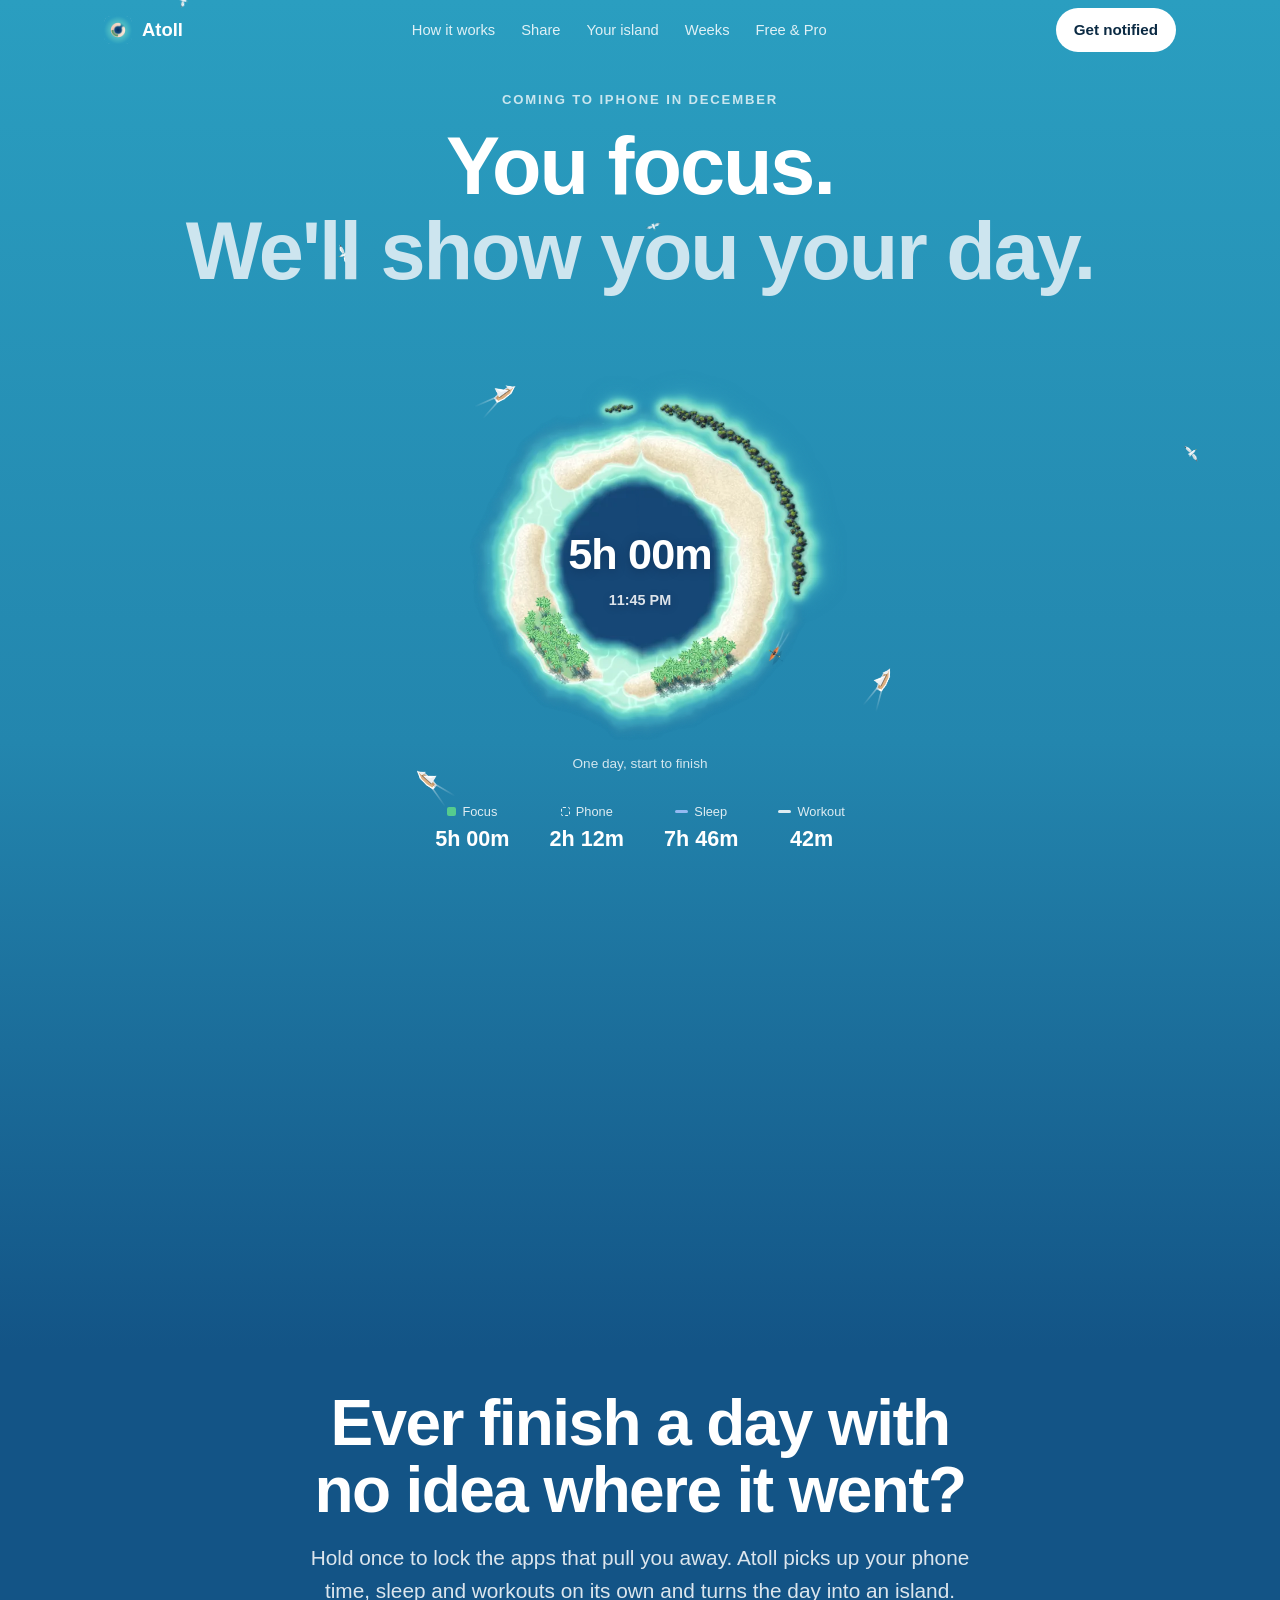
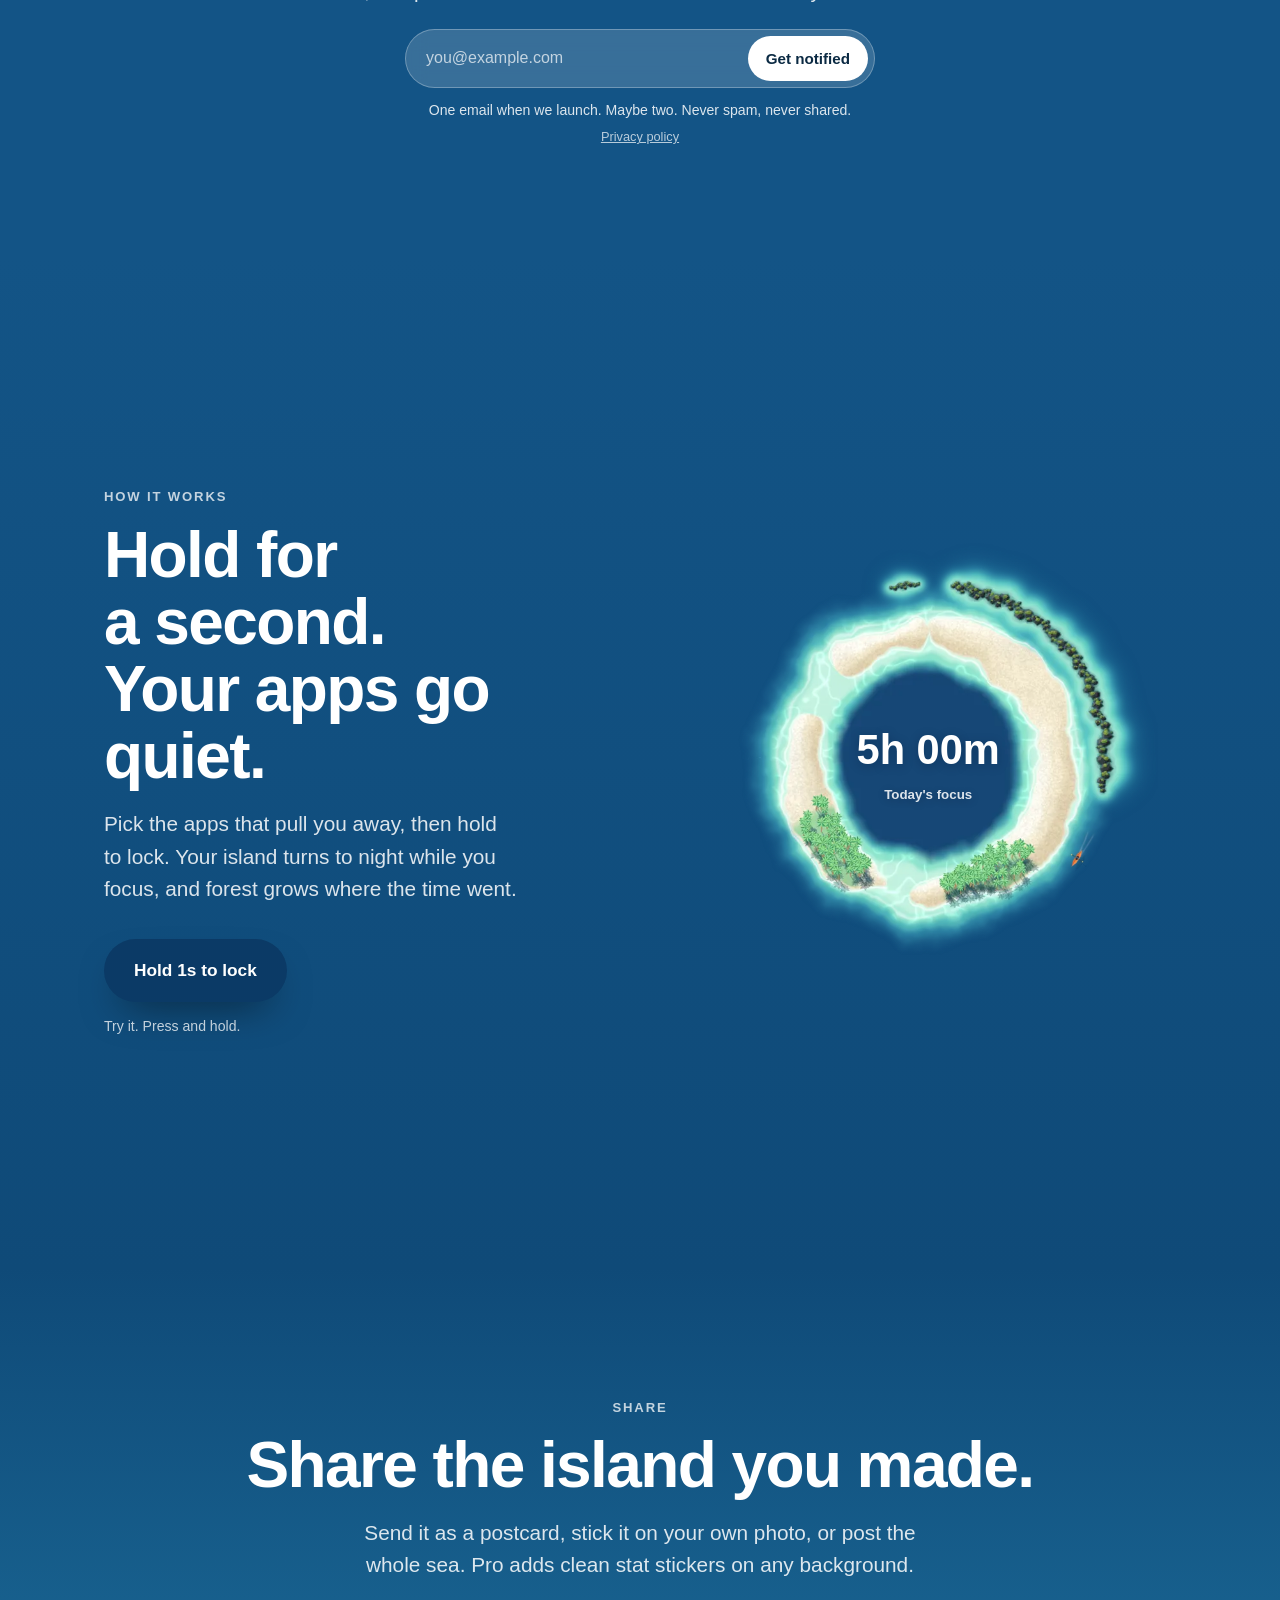
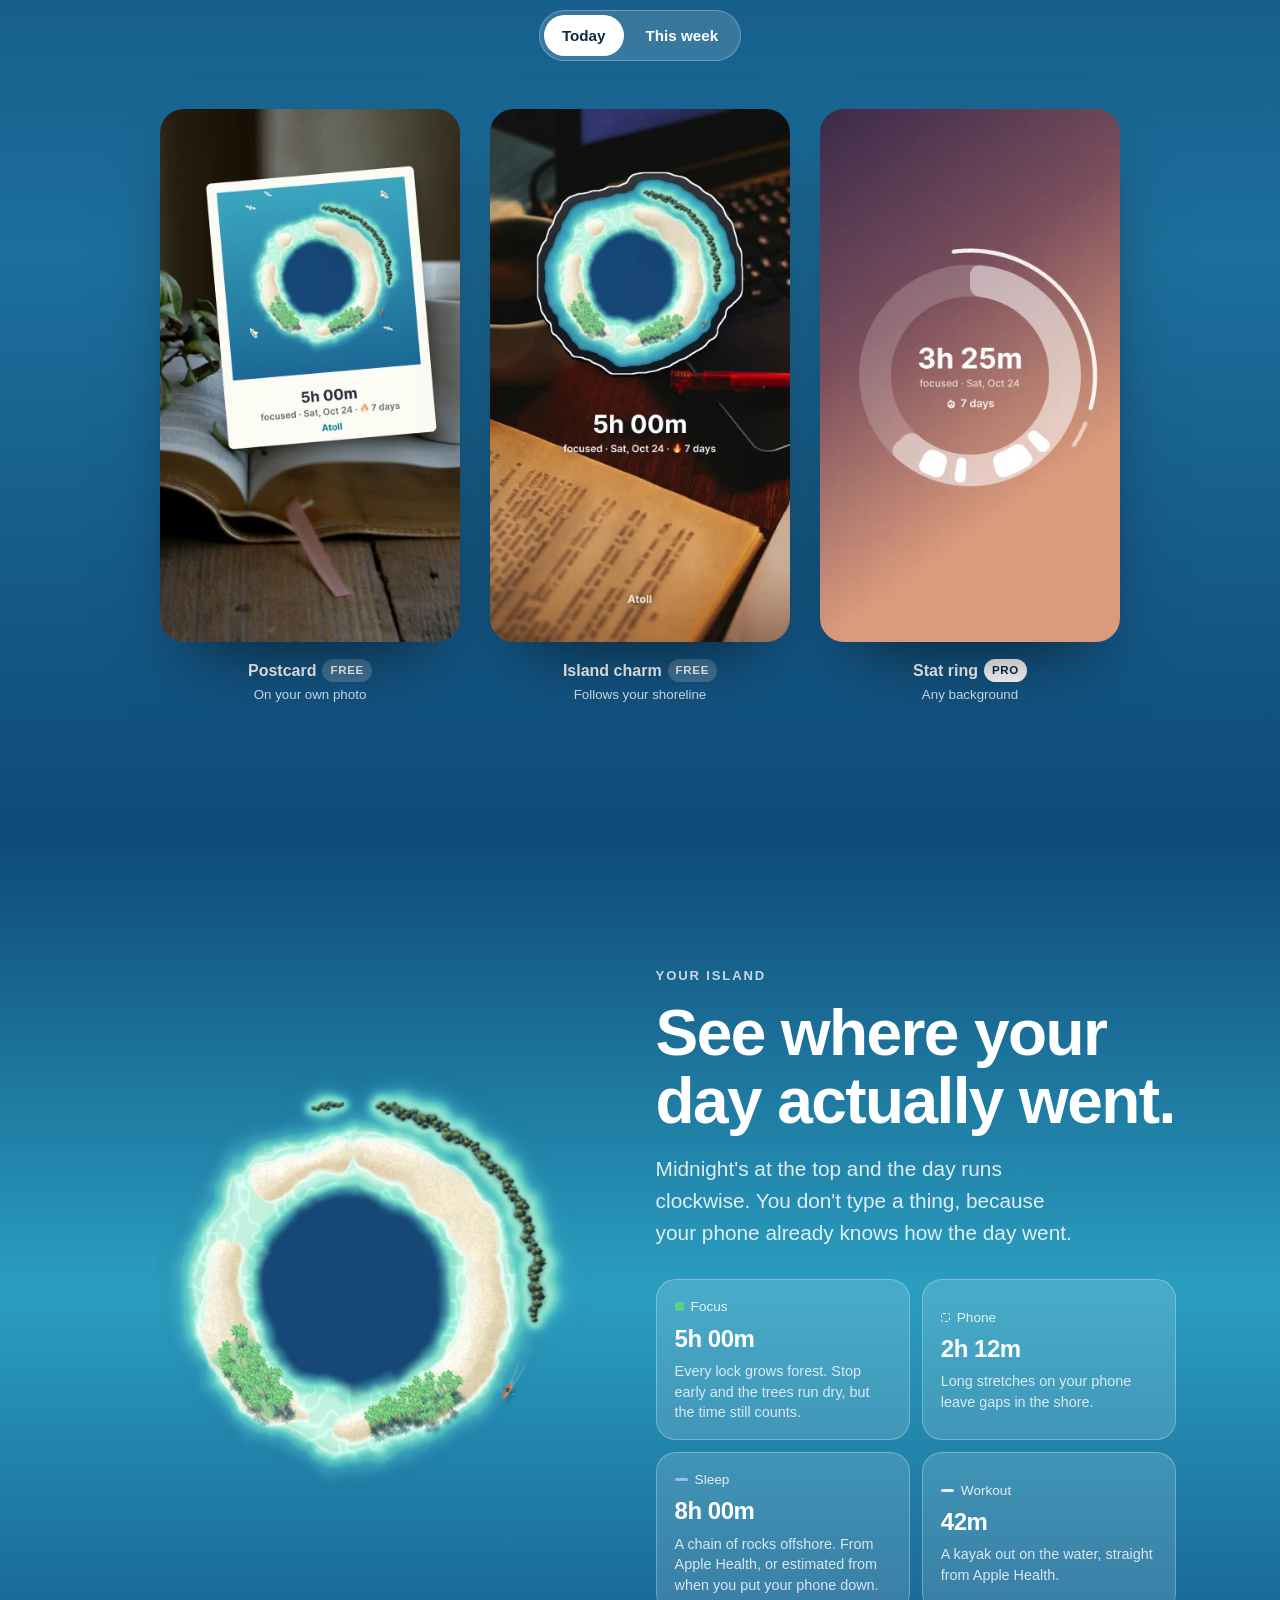
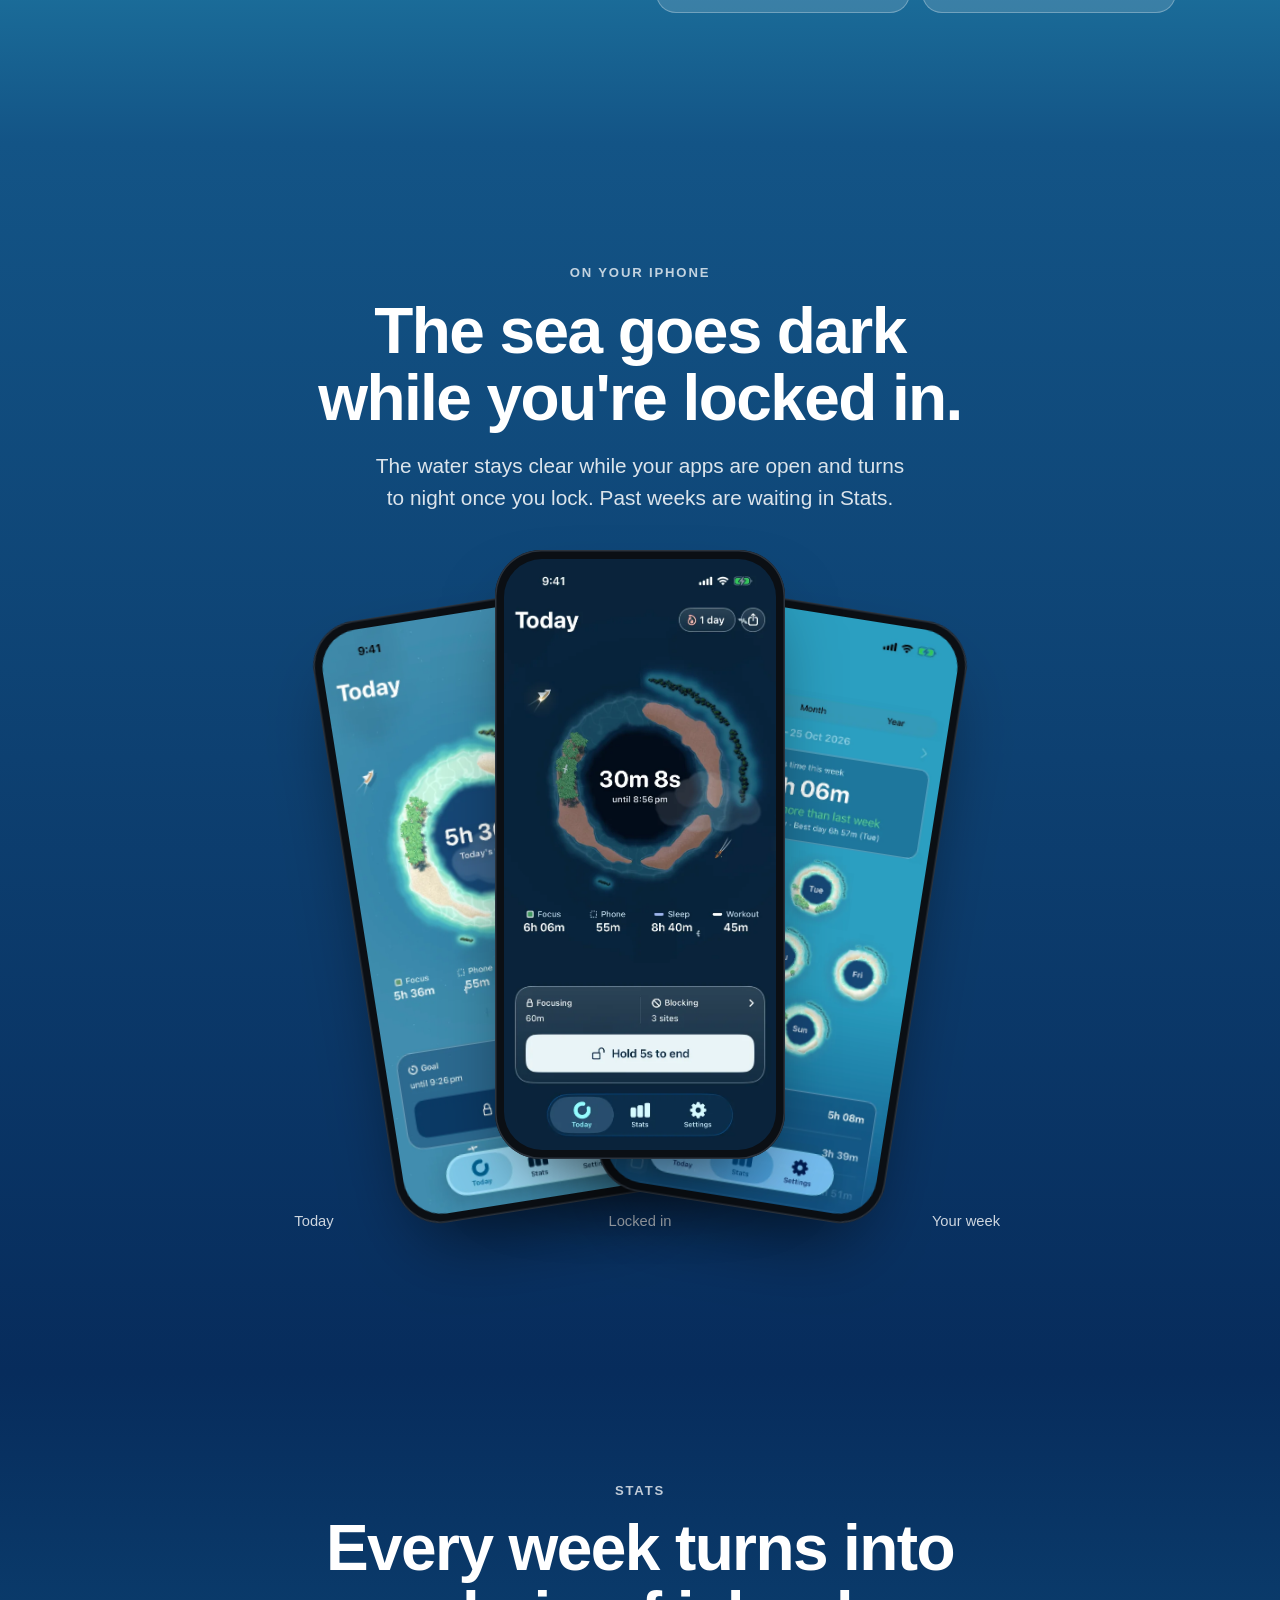
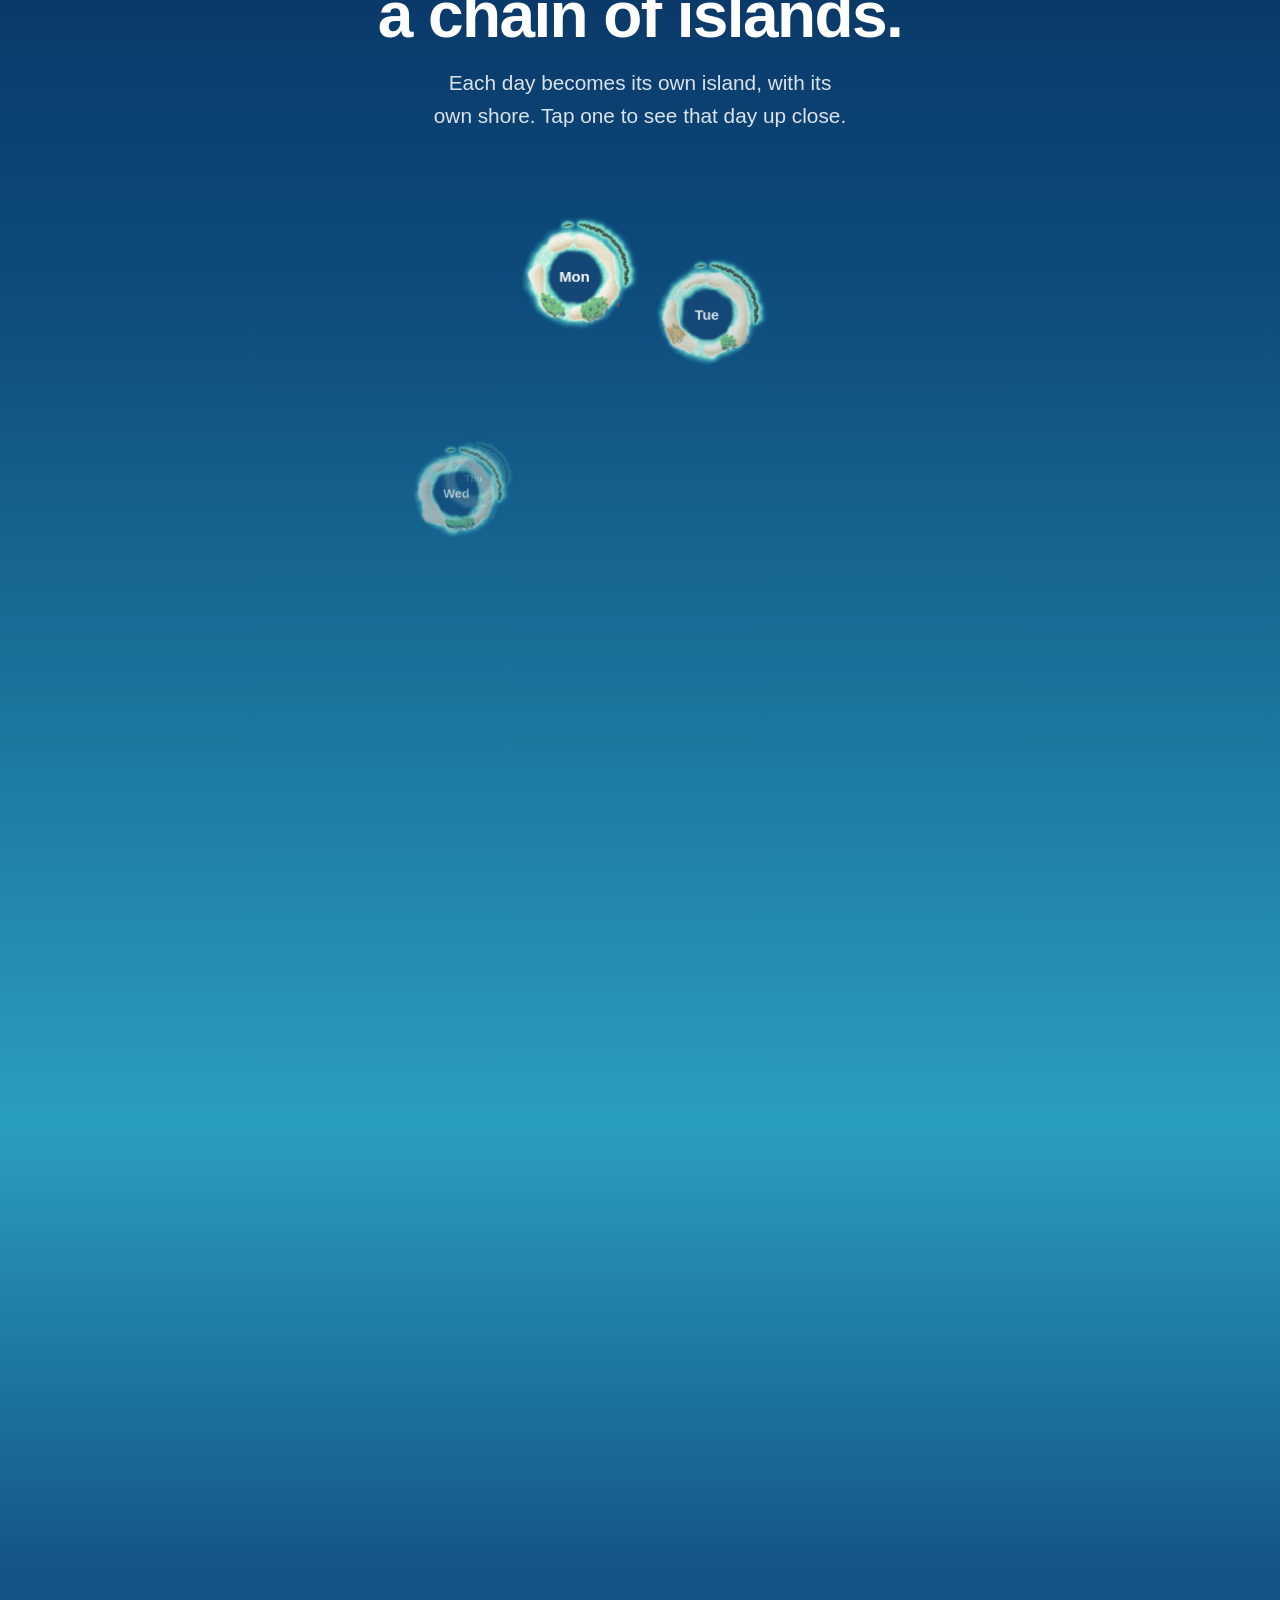
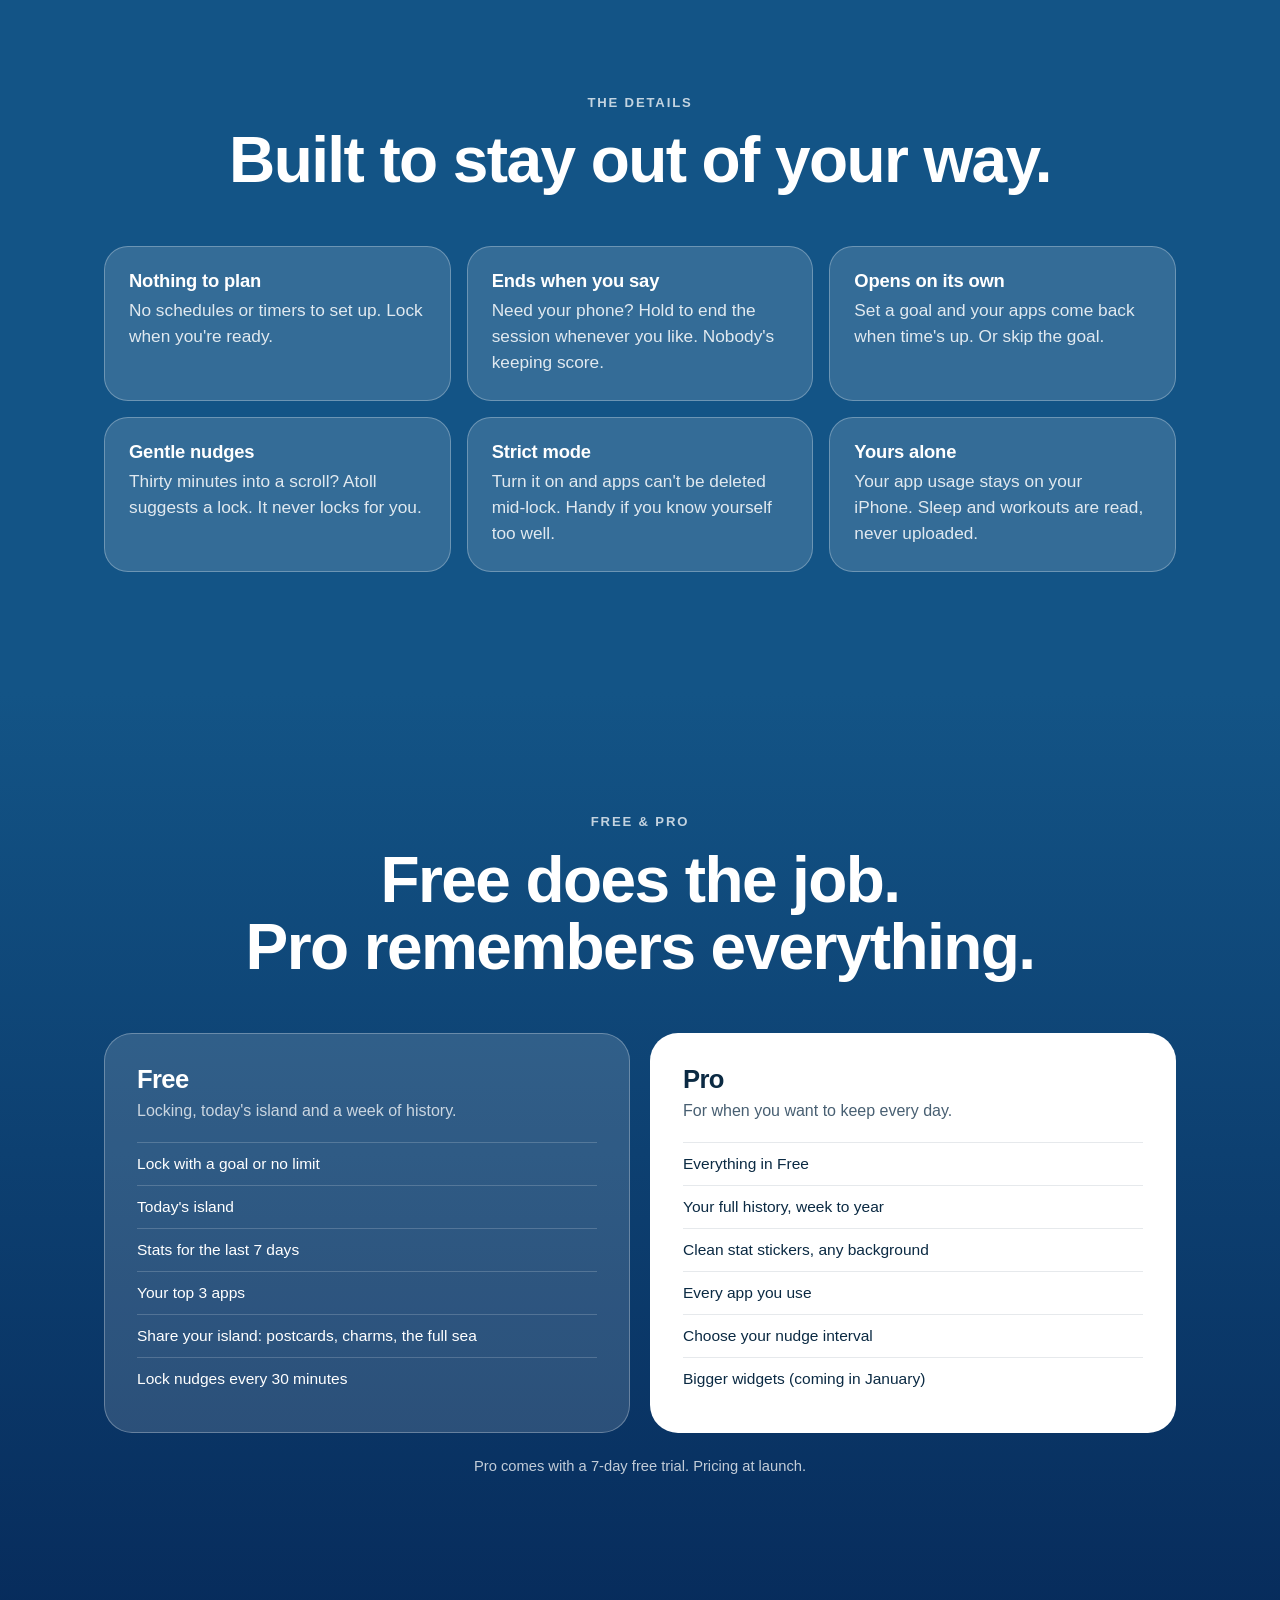
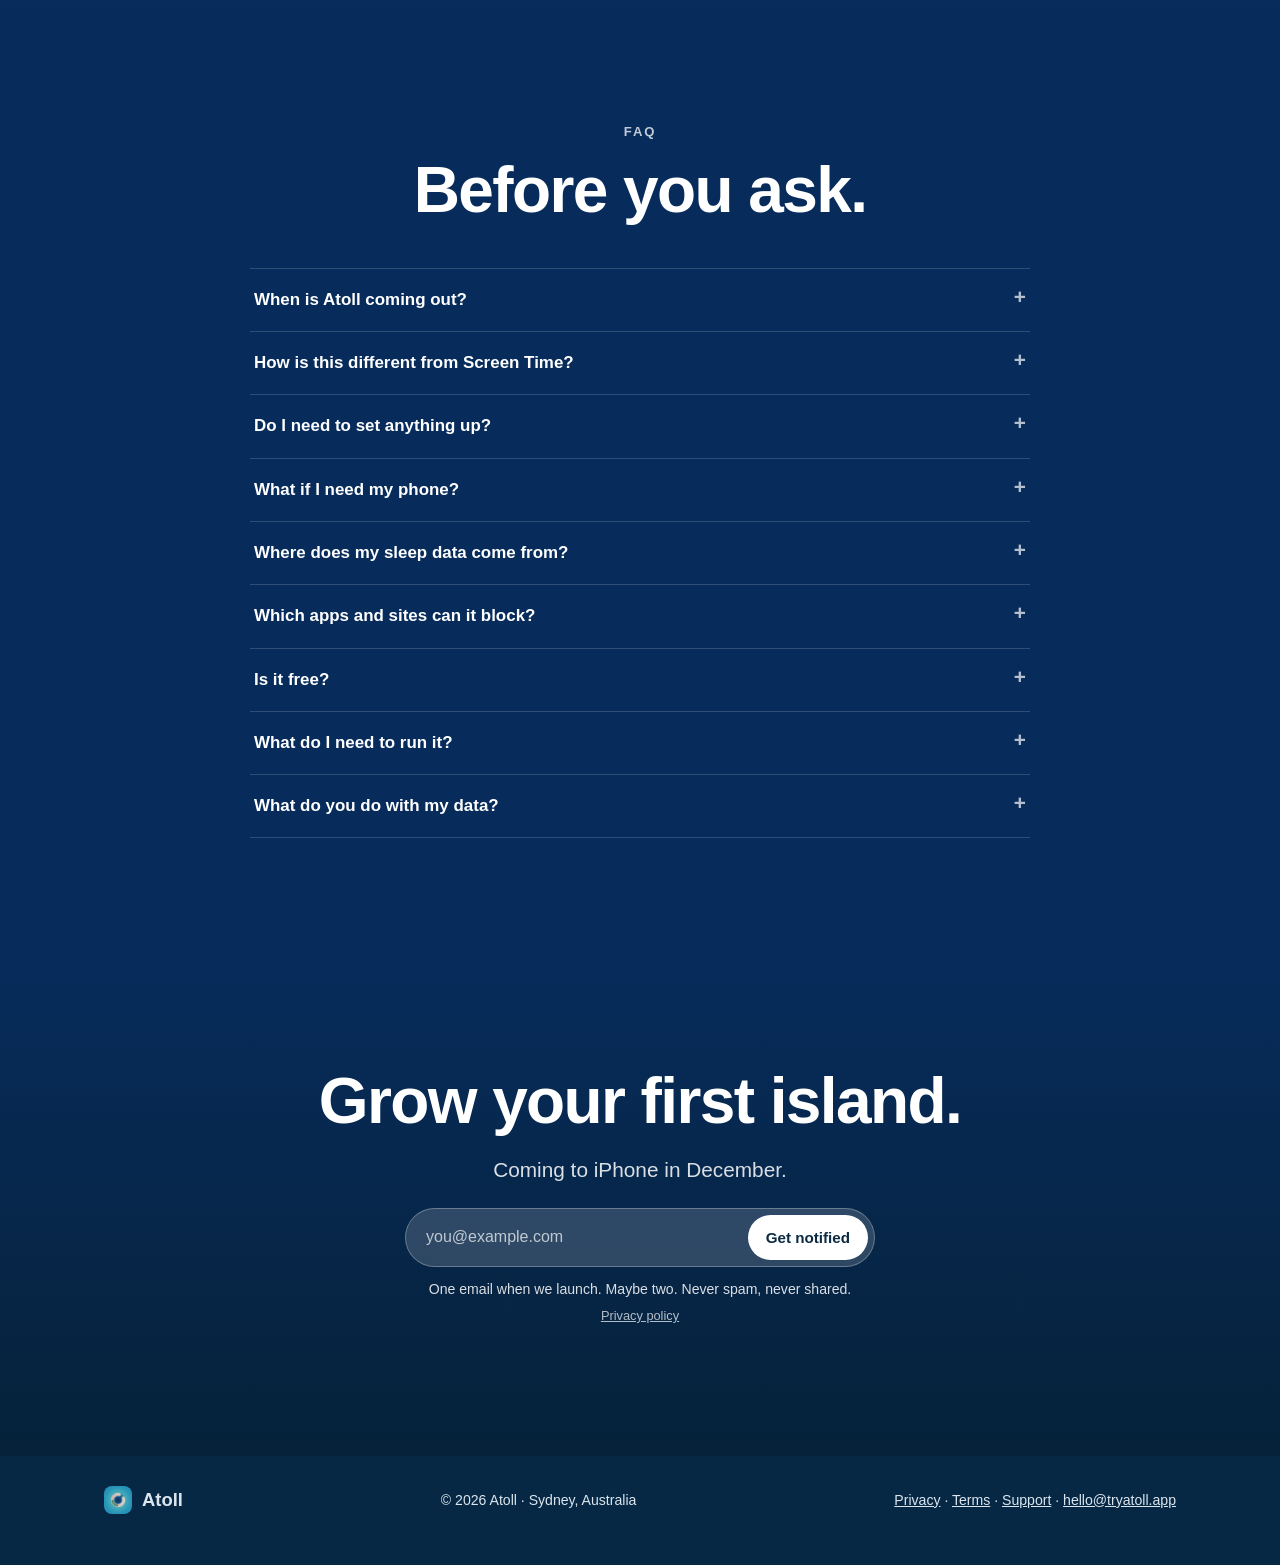
==== commit b4517e98: "Sharpen landing copy, fill the island on arrival and move Share up - Rewrite headlines and copy to d" ====
--- a/index.html
+++ b/index.html
@@ -21,6 +21,7 @@
 <link rel="manifest" href="/site.webmanifest">
 <meta name="theme-color" content="#135486">
 <link rel="preload" as="image" href="/img/v2/day/h00.webp">
+<link rel="preload" as="image" href="/img/v2/day/h24.webp">
 <style>
   :root{
     /* 앱 디자인 토큰 */
@@ -34,7 +35,9 @@
   a{color:inherit} img{display:block;max-width:100%;height:auto}
   .wrap{max-width:1120px;margin:0 auto;padding:0 24px}
   .skip{position:absolute;left:-999px}.skip:focus{left:16px;top:16px;z-index:99;background:#fff;color:var(--ink);padding:8px 12px;border-radius:8px}
-  h1,h2,h3{letter-spacing:-.025em;line-height:1.05;margin:0}
+  h1,h2,h3{letter-spacing:-.025em;line-height:1.05;margin:0;text-wrap:balance}
+  p,summary{text-wrap:pretty}
+  .lede{text-wrap:balance}
   h2{font-size:clamp(2.2rem,5.4vw,4rem);font-weight:700}
   .eyebrow{font-size:.82rem;font-weight:700;letter-spacing:.14em;text-transform:uppercase;opacity:.75;margin:0 0 14px}
   .lede{font-size:clamp(1.05rem,1.7vw,1.3rem);opacity:.85;max-width:36em;margin:18px 0 0}
@@ -56,15 +59,16 @@
   @media (max-width:820px){.nav ul{display:none}}
 
   /* 1 · 하루가 차오르는 섬 (스크롤 시퀀스) */
-  .hero{position:relative;height:190vh}
+  .hero{position:relative;height:150vh}
   .hero .stick{position:sticky;top:0;height:100vh;display:grid;place-items:center;overflow:hidden}
-  .hero .copy{position:absolute;top:max(84px,10vh);left:0;right:0;text-align:center;padding:0 24px}
+  .hero .copy{position:absolute;top:max(84px,10vh);left:0;right:0;text-align:center;padding:0 24px;z-index:2}
   .hero h1{font-size:clamp(2.6rem,7vw,5.6rem);font-weight:700}
-  .hero h1 span{display:block;opacity:.72}
+  .hero h1 span{display:block;color:#cde5ef}
   .stage{position:relative;width:min(84vw,58vh,600px);aspect-ratio:1;margin-top:16vh}
   .stage canvas{width:100%;height:100%;display:block}
+  @media (min-aspect-ratio:1/1){.stage{width:min(84vw,46vh,600px);margin-top:26vh}.hero h1{font-size:clamp(2.6rem,min(7vw,9vh),5.6rem)}}
   .clock{position:absolute;left:50%;top:50%;transform:translate(-50%,-50%);text-align:center;pointer-events:none;text-shadow:0 2px 10px rgba(0,30,60,.35)}
-  .clock b{display:block;font-size:clamp(1.8rem,4.6vw,3rem);font-weight:700;letter-spacing:-.02em;font-variant-numeric:tabular-nums}
+  .clock b{display:block;white-space:nowrap;font-size:clamp(1.6rem,min(4.6vw,4.8vh),3rem);font-weight:700;letter-spacing:-.02em;font-variant-numeric:tabular-nums}
   .clock small{font-size:.9rem;opacity:.85;font-weight:600}
   #sky{position:absolute;inset:0;width:100%;height:100%;pointer-events:none;opacity:0}
   .legend{position:absolute;bottom:max(28px,5vh);left:0;right:0;display:flex;justify-content:center;gap:clamp(14px,4vw,40px);font-variant-numeric:tabular-nums}
@@ -132,7 +136,7 @@
   .captions p{width:clamp(104px,24vw,290px);margin:0;text-align:center;font-size:.92rem;opacity:.8}
 
   /* 5 · 군도 */
-  .week{position:relative;height:260vh;background:linear-gradient(180deg,var(--sea-hole),#0e4d7d 30%,var(--sea-outer))}
+  .week{position:relative;height:200vh;background:linear-gradient(180deg,var(--sea-hole),#0e4d7d 30%,var(--sea-outer) 75%,var(--sea-deep))}
   .week .stick{position:sticky;top:0;height:100vh;display:grid;grid-template-rows:auto 1fr;padding-top:max(96px,12vh);overflow:hidden}
   .arch{position:relative;width:min(88vw,52vh,520px);margin:0 auto;align-self:center}
   .arch .day{position:absolute;transform:translate(-50%,-50%);will-change:transform,opacity}
@@ -140,7 +144,7 @@
   .arch .day span{position:absolute;inset:0;display:grid;place-items:center;font-weight:700;font-size:clamp(.75rem,1.8vw,.95rem)}
 
   /* 6 · 공유 */
-  .share{padding:130px 0;background:linear-gradient(180deg,var(--sea-outer),var(--sea-deep))}
+  .share{padding:130px 0;background:linear-gradient(180deg,#0f4a78,#1d6f9c 50%,#0f4a78)}
   .tabs{display:inline-flex;gap:4px;padding:4px;border-radius:999px;background:var(--glass);border:1px solid var(--glass-line);margin-top:28px}
   .tabs button{font:inherit;font-weight:600;font-size:.95rem;color:#fff;background:transparent;border:0;border-radius:999px;padding:9px 18px;cursor:pointer}
   .tabs button[aria-selected=true]{background:#fff;color:var(--ink)}
@@ -160,7 +164,7 @@
   @media (max-width:560px){.bento{grid-template-columns:1fr}}
   .bento div{background:var(--glass);border:1px solid var(--glass-line);border-radius:24px;padding:24px}
   .bento h3{font-size:1.15rem;margin-bottom:8px;letter-spacing:-.01em}
-  .bento p{margin:0;opacity:.8;font-size:.95rem}
+  .bento p{margin:0;opacity:.85;font-size:1.08rem;line-height:1.5}
 
   /* 8 · 요금 */
   .plans{padding:120px 0;background:linear-gradient(180deg,var(--sea-deep),var(--sea-hole))}
@@ -203,24 +207,24 @@
 <a class="skip" href="#main">Skip to content</a>
 <nav class="nav" id="nav"><div class="wrap">
   <a class="brand" href="/"><span class="mark" aria-hidden="true"></span>Atoll</a>
-  <ul><li><a href="#lock">How it works</a></li><li><a href="#explore">Your island</a></li><li><a href="#week">Weeks</a></li><li><a href="#share">Share</a></li><li><a href="#plans">Free &amp; Pro</a></li></ul>
+  <ul><li><a href="#lock">How it works</a></li><li><a href="#share">Share</a></li><li><a href="#explore">Your island</a></li><li><a href="#week">Weeks</a></li><li><a href="#plans">Free &amp; Pro</a></li></ul>
   <a class="pill" href="#notify">Get notified</a>
 </div></nav>
 
 <main id="main">
-<!-- 1 · 스크롤하면 하루가 차오른다 -->
+<!-- 1 · 들어오면 하루가 차오른다 -->
 <section class="hero sea" id="top" aria-label="Your day grows into an island">
   <div class="stick">
     <div class="copy" id="heroCopy">
       <p class="eyebrow">Coming to iPhone in December</p>
-      <h1>You focus.<span>We'll show you your day.</span></h1>
+      <h1>You focus.<span>We'll show&nbsp;you your day.</span></h1>
     </div>
     <div class="stage" id="stage">
       <canvas id="dayCanvas" width="720" height="720" role="img" aria-label="An island whose shore fills in as the day goes on, with forest where you focused"></canvas>
       <div class="clock" aria-hidden="true"><b id="clockFocus">0m</b><small id="clockTime">12:00 AM</small></div>
     </div>
     <canvas id="sky" aria-hidden="true"></canvas>
-    <div class="scrollhint" id="hint">Scroll through a day</div>
+    <div class="scrollhint" id="hint">One day, start to finish</div>
     <div class="legend" aria-hidden="true">
       <div><small><i class="sw f"></i>Focus</small><b id="lgF">0m</b></div>
       <div><small><i class="sw p"></i>Phone</small><b id="lgP">0m</b></div>
@@ -232,11 +236,11 @@
 
 <section class="notifyband" id="notify">
   <div class="wrap reveal">
-    <h2>One island a day.</h2>
-    <p class="lede" style="margin-left:auto;margin-right:auto">Hold once to lock the apps that pull you away. Atoll gathers your phone time, sleep and workouts on its own, and grows the day into an island.</p>
+    <h2>Ever finish a day with no idea where it went?</h2>
+    <p class="lede" style="margin-left:auto;margin-right:auto">Hold once to lock the apps that pull you away. Atoll picks up your phone time, sleep and workouts on its own and turns the day into an island.</p>
     <form class="notify" novalidate>
       <div class="row"><input type="email" name="email" placeholder="you@example.com" aria-label="Email address" autocomplete="email" required><input class="hp" type="text" name="website" tabindex="-1" autocomplete="off" aria-hidden="true"><button class="pill" type="submit">Get notified</button></div>
-      <p class="msg" role="status" aria-live="polite">Launch news only. No spam, and we never share your email.</p>
+      <p class="msg" role="status" aria-live="polite">One email when we launch. Maybe two. Never spam, never shared.</p>
       <p class="fine"><a href="/privacy/">Privacy policy</a></p>
     </form>
   </div>
@@ -247,7 +251,7 @@
   <div class="wrap grid">
     <div class="reveal">
       <p class="eyebrow">How it works</p>
-      <h2>One hold.<br>The sea goes quiet.</h2>
+      <h2>Hold for a second.<br>Your apps go quiet.</h2>
       <p class="lede">Pick the apps that pull you away, then hold to lock. Your island turns to night while you focus, and forest grows where the time went.</p>
       <button class="hold" id="holdBtn" type="button" aria-describedby="holdNote"><span id="holdLabel">Hold 1s to lock</span></button>
       <p class="hold-note" id="holdNote">Try it. Press and hold.</p>
@@ -256,6 +260,31 @@
       <img class="dayimg" src="/img/v2/day/h24.webp" alt="" width="720" height="720" loading="lazy">
       <img class="nightimg" src="/img/v2/day/night.webp" alt="" width="720" height="720" loading="lazy">
       <div class="num" aria-live="polite"><div><b id="lockNum">5h 00m</b><small id="lockCap">Today's focus</small></div></div>
+    </div>
+  </div>
+</section>
+
+<!-- 2-1 · 공유 -->
+<section class="share" id="share">
+  <div class="wrap center">
+    <div class="reveal">
+      <p class="eyebrow">Share</p>
+      <h2>Share the island you made.</h2>
+      <p class="lede">Send it as a postcard, stick it on your own photo, or post the whole sea. Pro adds clean stat stickers on any background.</p>
+      <div class="tabs" role="tablist" aria-label="Share images">
+        <button role="tab" aria-selected="true" aria-controls="shareToday" id="tabToday">Today</button>
+        <button role="tab" aria-selected="false" aria-controls="shareWeek" id="tabWeek">This week</button>
+      </div>
+    </div>
+    <div class="cards" id="shareToday" role="tabpanel" aria-labelledby="tabToday">
+      <figure class="card"><div class="tilt"><img src="/img/v2/share-postcard.webp" alt="A postcard of today's island on a photo of a desk" width="360" height="640" loading="lazy"></div><figcaption>Postcard<span class="badge">FREE</span><small>On your own photo</small></figcaption></figure>
+      <figure class="card"><div class="tilt"><img src="/img/v2/share-charm.webp" alt="Today's island as a charm with a dark rubber border" width="360" height="640" loading="lazy"></div><figcaption>Island charm<span class="badge">FREE</span><small>Follows your shoreline</small></figcaption></figure>
+      <figure class="card"><div class="tilt"><img src="/img/v2/share-ring-sunset.webp" alt="A stat ring of today's focus on a sunset background" width="360" height="640" loading="lazy"></div><figcaption>Stat ring<span class="badge pro">PRO</span><small>Any background</small></figcaption></figure>
+    </div>
+    <div class="cards" id="shareWeek" role="tabpanel" aria-labelledby="tabWeek" hidden>
+      <figure class="card"><div class="tilt"><img src="/img/v2/share-week-postcard.webp" alt="A sea-chart postcard of the week's islands with a dotted route" width="360" height="640" loading="lazy"></div><figcaption>Sea chart<span class="badge">FREE</span><small>The week you sailed</small></figcaption></figure>
+      <figure class="card"><div class="tilt"><img src="/img/v2/share-week-island.webp" alt="The week's archipelago on the sea" width="360" height="640" loading="lazy"></div><figcaption>Archipelago<span class="badge">FREE</span><small>Seven islands, one sea</small></figcaption></figure>
+      <figure class="card"><div class="tilt"><img src="/img/v2/share-week-ring-sea.webp" alt="A week ring split into seven days on a deep sea background" width="360" height="640" loading="lazy"></div><figcaption>Week ring<span class="badge pro">PRO</span><small>Any background</small></figcaption></figure>
     </div>
   </div>
 </section>
@@ -272,12 +301,12 @@
     </div>
     <div class="reveal">
       <p class="eyebrow">Your island</p>
-      <h2>Your whole day, on one island.</h2>
-      <p class="lede">Midnight sits at the top and the day runs clockwise. Nothing to type. Your phone already knows how the day went.</p>
+      <h2>See where your day actually went.</h2>
+      <p class="lede">Midnight's at the top and the day runs clockwise. You don't type a thing, because your phone already knows how the day went.</p>
       <div class="chips" role="group" aria-label="Explore the island">
         <button class="chip" data-k="focus" aria-pressed="false"><small><i class="sw f"></i>Focus</small><b>5h 00m</b><p>Every lock grows forest. Stop early and the trees run dry, but the time still counts.</p></button>
         <button class="chip" data-k="phone" aria-pressed="false"><small><i class="sw p"></i>Phone</small><b>2h 12m</b><p>Long stretches on your phone leave gaps in the shore.</p></button>
-        <button class="chip" data-k="sleep" aria-pressed="false"><small><i class="sw s"></i>Sleep</small><b>8h 00m</b><p>A chain of rocks offshore, from Apple Health or estimated from your phone.</p></button>
+        <button class="chip" data-k="sleep" aria-pressed="false"><small><i class="sw s"></i>Sleep</small><b>8h 00m</b><p>A chain of rocks offshore. From Apple Health, or estimated from when you put your phone down.</p></button>
         <button class="chip" data-k="workout" aria-pressed="false"><small><i class="sw w"></i>Workout</small><b>42m</b><p>A kayak out on the water, straight from Apple Health.</p></button>
       </div>
     </div>
@@ -288,8 +317,8 @@
 <section class="phones" id="phones">
   <div class="wrap center reveal">
     <p class="eyebrow">On your iPhone</p>
-    <h2>Day sea. Night sea.</h2>
-    <p class="lede">A clear sea when your apps are open, a night sea while you are locked in. Your weeks wait in Stats.</p>
+    <h2>The sea goes dark while you're locked in.</h2>
+    <p class="lede">The water stays clear while your apps are open and turns to night once you lock. Past weeks are waiting in Stats.</p>
   </div>
   <div class="fan" id="fan">
     <div class="phone" data-tilt="-1"><img src="/img/v2/app-today.webp" alt="Today: your island with focus, phone, sleep and workouts" width="603" height="1311" loading="lazy"></div>
@@ -304,48 +333,23 @@
   <div class="stick">
     <div class="wrap center">
       <p class="eyebrow">Stats</p>
-      <h2>Every week, an archipelago.</h2>
+      <h2>Every week turns into a chain of islands.</h2>
       <p class="lede">Each day becomes its own island, with its own shore. Tap one to see that day up close.</p>
     </div>
     <div class="arch" id="arch" role="img" aria-label="Seven day islands gathered into an archipelago, Monday to Sunday"></div>
-  </div>
-</section>
-
-<!-- 6 · 공유 -->
-<section class="share" id="share">
-  <div class="wrap center">
-    <div class="reveal">
-      <p class="eyebrow">Share</p>
-      <h2>Share the island you made.</h2>
-      <p class="lede">Send your day as a postcard, a charm on your own photo, or the full sea. Pro adds clean stat stickers with any background.</p>
-      <div class="tabs" role="tablist" aria-label="Share images">
-        <button role="tab" aria-selected="true" aria-controls="shareToday" id="tabToday">Today</button>
-        <button role="tab" aria-selected="false" aria-controls="shareWeek" id="tabWeek">This week</button>
-      </div>
-    </div>
-    <div class="cards" id="shareToday" role="tabpanel" aria-labelledby="tabToday">
-      <figure class="card"><div class="tilt"><img src="/img/v2/share-postcard.webp" alt="A postcard of today's island on a photo of a desk" width="360" height="640" loading="lazy"></div><figcaption>Postcard<span class="badge">FREE</span><small>On your own photo</small></figcaption></figure>
-      <figure class="card"><div class="tilt"><img src="/img/v2/share-charm.webp" alt="Today's island as a charm with a dark rubber border" width="360" height="640" loading="lazy"></div><figcaption>Island charm<span class="badge">FREE</span><small>Follows your shoreline</small></figcaption></figure>
-      <figure class="card"><div class="tilt"><img src="/img/v2/share-ring-sunset.webp" alt="A stat ring of today's focus on a sunset background" width="360" height="640" loading="lazy"></div><figcaption>Stat ring<span class="badge pro">PRO</span><small>Any background</small></figcaption></figure>
-    </div>
-    <div class="cards" id="shareWeek" role="tabpanel" aria-labelledby="tabWeek" hidden>
-      <figure class="card"><div class="tilt"><img src="/img/v2/share-week-postcard.webp" alt="A sea-chart postcard of the week's islands with a dotted route" width="360" height="640" loading="lazy"></div><figcaption>Sea chart<span class="badge">FREE</span><small>The week you sailed</small></figcaption></figure>
-      <figure class="card"><div class="tilt"><img src="/img/v2/share-week-island.webp" alt="The week's archipelago on the sea" width="360" height="640" loading="lazy"></div><figcaption>Archipelago<span class="badge">FREE</span><small>Seven islands, one sea</small></figcaption></figure>
-      <figure class="card"><div class="tilt"><img src="/img/v2/share-week-ring-sea.webp" alt="A week ring split into seven days on a deep sea background" width="360" height="640" loading="lazy"></div><figcaption>Week ring<span class="badge pro">PRO</span><small>Any background</small></figcaption></figure>
-    </div>
   </div>
 </section>
 
 <!-- 7 · 세부 -->
 <section class="details">
   <div class="wrap">
-    <div class="center reveal"><p class="eyebrow">The details</p><h2>Small things that matter.</h2></div>
+    <div class="center reveal"><p class="eyebrow">The details</p><h2>Built to stay out of your way.</h2></div>
     <div class="bento">
-      <div class="reveal"><h3>Nothing to plan</h3><p>No schedules or timers to set up. Lock when you are ready.</p></div>
-      <div class="reveal"><h3>Ends when you say</h3><p>Need your phone? Hold to end the session, any time. No guilt, no scores.</p></div>
-      <div class="reveal"><h3>Opens on its own</h3><p>Set a goal and your apps come back when it is up. Or choose no limit.</p></div>
-      <div class="reveal"><h3>Gentle nudges</h3><p>Scroll a blocked app for a while and Atoll suggests a lock. It never locks for you.</p></div>
-      <div class="reveal"><h3>Strict mode</h3><p>Turn it on and no app can be deleted mid-lock, so you cannot dodge your own focus.</p></div>
+      <div class="reveal"><h3>Nothing to plan</h3><p>No schedules or timers to set up. Lock when you're ready.</p></div>
+      <div class="reveal"><h3>Ends when you say</h3><p>Need your phone? Hold to end the session whenever you like. Nobody's keeping score.</p></div>
+      <div class="reveal"><h3>Opens on its own</h3><p>Set a goal and your apps come back when time's up. Or skip the goal.</p></div>
+      <div class="reveal"><h3>Gentle nudges</h3><p>Thirty minutes into a scroll? Atoll suggests a lock. It never locks for you.</p></div>
+      <div class="reveal"><h3>Strict mode</h3><p>Turn it on and apps can't be deleted mid&#8209;lock. Handy if you know yourself too well.</p></div>
       <div class="reveal"><h3>Yours alone</h3><p>Your app usage stays on your iPhone. Sleep and workouts are read, never uploaded.</p></div>
     </div>
   </div>
@@ -354,9 +358,9 @@
 <!-- 8 · 요금 -->
 <section class="plans" id="plans">
   <div class="wrap">
-    <div class="center reveal"><p class="eyebrow">Free &amp; Pro</p><h2>Free to start.<br>Pro to keep it all.</h2></div>
+    <div class="center reveal"><p class="eyebrow">Free &amp; Pro</p><h2>Free does the job.<br>Pro remembers everything.</h2></div>
     <div class="plangrid">
-      <div class="plan reveal"><h3>Free</h3><p class="sub">Everything you need to focus.</p>
+      <div class="plan reveal"><h3>Free</h3><p class="sub">Locking, today's island and a week of history.</p>
         <ul><li>Lock with a goal or no limit</li><li>Today's island</li><li>Stats for the last 7 days</li><li>Your top 3 apps</li><li>Share your island: postcards, charms, the full sea</li><li>Lock nudges every 30 minutes</li></ul></div>
       <div class="plan pro reveal"><h3>Pro</h3><p class="sub">For when you want to keep every day.</p>
         <ul><li>Everything in Free</li><li>Your full history, week to year</li><li>Clean stat stickers, any background</li><li>Every app you use</li><li>Choose your nudge interval</li><li>Bigger widgets (coming in January)</li></ul></div>
@@ -368,12 +372,12 @@
 <!-- 9 · FAQ -->
 <section class="faq" id="faq">
   <div class="wrap">
-    <div class="center reveal"><p class="eyebrow">FAQ</p><h2>Questions, answered.</h2></div>
+    <div class="center reveal"><p class="eyebrow">FAQ</p><h2>Before you ask.</h2></div>
     <div class="list">
-      <details class="reveal"><summary>When is Atoll coming out?</summary><p>We are aiming for December 2026 on iPhone. Leave your email and we will tell you the day it reaches the App Store.</p></details>
-      <details class="reveal"><summary>How is this different from Screen Time?</summary><p>Screen Time sets limits. Atoll shows you the whole day: when you focused, when you drifted, how you slept and moved, all on one island. Locking takes one hold.</p></details>
+      <details class="reveal"><summary>When is Atoll coming out?</summary><p>We're aiming for December 2026 on iPhone. Leave your email and we'll let you know the day it reaches the App Store.</p></details>
+      <details class="reveal"><summary>How is this different from Screen Time?</summary><p>Screen Time counts the scrolling. Atoll counts the whole day: when you focused, when you drifted, how you slept and moved, all on one island. Locking takes one hold.</p></details>
       <details class="reveal"><summary>Do I need to set anything up?</summary><p>Pick the apps to block once. After that, just hold to lock when you want to focus.</p></details>
-      <details class="reveal"><summary>What if I need my phone?</summary><p>Hold to end the session, any time. With a time goal, your apps also open on their own when it is up.</p></details>
+      <details class="reveal"><summary>What if I need my phone?</summary><p>Hold to end the session whenever you like. With a time goal, your apps also open on their own when time's up.</p></details>
       <details class="reveal"><summary>Where does my sleep data come from?</summary><p>From Apple Health, if you allow it. Without it, Atoll estimates sleep from when you put your phone down.</p></details>
       <details class="reveal"><summary>Which apps and sites can it block?</summary><p>Whatever you choose. Atoll uses Apple's Screen Time framework to block the apps and categories you pick, plus the websites you list.</p></details>
       <details class="reveal"><summary>Is it free?</summary><p>Yes. Free covers locking, today's island, the last 7 days and sharing your island. Pro keeps your full history and adds stat stickers.</p></details>
@@ -389,7 +393,7 @@
     <p class="lede">Coming to iPhone in December.</p>
     <form class="notify" novalidate>
       <div class="row"><input type="email" name="email" placeholder="you@example.com" aria-label="Email address" autocomplete="email" required><input class="hp" type="text" name="website" tabindex="-1" autocomplete="off" aria-hidden="true"><button class="pill" type="submit">Get notified</button></div>
-      <p class="msg" role="status" aria-live="polite">Launch news only. No spam, and we never share your email.</p>
+      <p class="msg" role="status" aria-live="polite">One email when we launch. Maybe two. Never spam, never shared.</p>
       <p class="fine"><a href="/privacy/">Privacy policy</a></p>
     </form>
   </div>
@@ -421,7 +425,7 @@
       if(!/^[^\s@]+@[^\s@]+\.[^\s@]{2,}$/.test(email)){f.classList.add("err");msg.textContent="Please enter a valid email address.";return}
       f.classList.remove("err");f.classList.add("busy");
       fetch(API,{method:"POST",headers:{"Content-Type":"application/json"},body:JSON.stringify({email:email,website:hp.value})})
-        .then(function(r){if(!r.ok)throw 0;f.classList.add("done");msg.textContent="Thanks! We will email you when Atoll launches."})
+        .then(function(r){if(!r.ok)throw 0;f.classList.add("done");msg.textContent="You're on the list. We'll email you when Atoll launches."})
         .catch(function(){f.classList.add("err");msg.textContent="Something went wrong. Please try again, or email hello@tryatoll.app."})
         .then(function(){f.classList.remove("busy")});
     });
@@ -429,22 +433,36 @@
   });
 
   var nav=$("#nav");
-  /* 1 · 하루가 차오르는 섬: 0-24시 그림 25장을 스크롤에 맞춰 넘긴다 */
-  var hero=$("#top"),cv=$("#dayCanvas"),ctx=cv.getContext("2d"),frames=[],shown=-1,want=0;
+  /* 1 · 하루가 차오르는 섬: 들어오면 잠긴 환초 위로 하루가 시계 방향으로 드러나고, 스크롤은 글자만 지운다 */
+  var hero=$("#top"),cv=$("#dayCanvas"),ctx=cv.getContext("2d"),shown=-1,want=0,intro=reduce?1:0;
   // 예시 하루(앱 로그인 화면과 같은 하루): 집중 9-11:30 · 14-16:30, 폰 12:30-13:12 · 19:30-21, 잠 0-7 · 23-24, 운동 7:30-8:12
   var F=[[9,11.5],[14,16.5]],P=[[12.5,13.2],[19.5,21]],S=[[0,7],[23,24]],W=[[7.5,8.2]];
   var upto=function(spans,h){return spans.reduce(function(t,s){return t+Math.max(0,Math.min(h,s[1])-s[0])*60},0)};
   var clockOf=function(h){var hh=Math.floor(h),mm=Math.floor((h-hh)*4)*15,ap=hh>=12?"PM":"AM",d=hh%12||12;return d+":"+(mm<10?"0":"")+mm+" "+ap};
-  var paint=function(i){var im=frames[i];if(!im.complete||!im.naturalWidth)return false;ctx.clearRect(0,0,720,720);ctx.drawImage(im,0,0,720,720);shown=i;return true};
-  for(var i=0;i<=24;i++){(function(i){var im=new Image();im.decoding="async";im.onload=function(){if(i===want&&shown!==want)paint(i)};im.src="/img/v2/day/h"+(i<10?"0":"")+i+".webp";frames.push(im)})(i)}
+  // 물에 잠긴 환초(0시) 위에 다 채운 섬(24시)을 자정(위)부터 시계 방향으로 드러낸다. 끝은 1시간 폭으로 번진다
+  var base=new Image(),full=new Image(),off=document.createElement("canvas"),ox=off.getContext("2d");off.width=off.height=720;
+  var ok=function(im){return im.complete&&im.naturalWidth};
+  var paint=function(h){if(!ok(base))return false;
+    ctx.clearRect(0,0,720,720);ctx.drawImage(base,0,0,720,720);
+    // 번지는 끝까지 자정을 넘어 이어지도록 한 바퀴보다 1시간 더 돌린다. 시작과 끝의 투명도는 선을 따라 이어 계산한다
+    var fe=1/24,u=h/24*(1+fe);
+    if(u>.001&&ok(full)){
+      if(u-fe>=1)ctx.drawImage(full,0,0,720,720);
+      else{var A=-Math.PI/2,a=function(t){return clamp((u-t)/fe,0,1)};ox.globalCompositeOperation="source-over";ox.clearRect(0,0,720,720);ox.drawImage(full,0,0,720,720);ox.globalCompositeOperation="destination-in";
+        if(ox.createConicGradient){var g=ox.createConicGradient(A,360,360),k=function(t){g.addColorStop(t,"rgba(0,0,0,"+a(t).toFixed(3)+")")};
+          k(0);if(u-fe>0)k(u-fe);if(u<1)k(u);k(1);ox.fillStyle=g;ox.fillRect(0,0,720,720)}
+        else{ox.beginPath();ox.moveTo(360,360);ox.arc(360,360,520,A,A+Math.min(1,u)*Math.PI*2);ox.closePath();ox.fillStyle="#000";ox.fill()}
+        ctx.drawImage(off,0,0)}}
+    shown=h;return true};
+  [base,full].forEach(function(im,k){im.decoding="async";im.onload=function(){paint(want)};im.src="/img/v2/day/h"+(k?"24":"00")+".webp"});
   var heroTick=function(){
-    var p=reduce?1:progress(hero),h=p*24,i=Math.round(h);
-    want=i;if(i!==shown)paint(i);
+    var sp=reduce?1:progress(hero),p=Math.max(intro,sp),h=p*24;
+    want=h;if(h!==shown)paint(h);
     $("#clockFocus").textContent=fmt(upto(F,h));
     $("#clockTime").textContent=p>=0.999?"Today's focus":clockOf(Math.min(h,23.99));
     $("#lgF").textContent=fmt(upto(F,h));$("#lgP").textContent=fmt(upto(P,h));$("#lgS").textContent=fmt(upto(S,h));$("#lgW").textContent=fmt(upto(W,h));
-    $("#heroCopy").style.opacity=String(clamp(1-p*3.2,0,1));
-    $("#hint").style.opacity=String(clamp(.8-p*8,0,.8));
+    $("#heroCopy").style.opacity=String(clamp(1-sp*3.2,0,1));
+    $("#hint").style.opacity=String(clamp(.8-sp*8,0,.8));
     sky.style.opacity=String(clamp((p-.2)*6,0,1));
   };
 
@@ -527,7 +545,7 @@
   var days=L.p.map(function(q,i){var d=document.createElement("div");d.className="day";d.style.left=(q[0]/Wd*100)+"%";d.style.top=(q[1]/L.H*100)+"%";d.style.width=(Sz/Wd*100)+"%";
     d.innerHTML='<img src="/img/v2/week/d'+(i+1)+'.webp" alt="" width="360" height="360" loading="lazy"><span aria-hidden="true">'+names[i]+'</span>';arch.appendChild(d);return d});
   var weekTick=function(){var p=reduce?1:progress(wk);
-    days.forEach(function(d,i){var s=clamp((p*1.6-i*.09)/.45,0,1),e=1-Math.pow(1-s,3),ang=i*0.9+0.4,dist=(1-e)*160;
+    days.forEach(function(d,i){var s=clamp((p*2.4+.3-i*.09)/.45,0,1),e=1-Math.pow(1-s,3),ang=i*0.9+0.4,dist=(1-e)*160;
       d.style.transform="translate(-50%,-50%) translate("+(Math.cos(ang)*dist)+"%,"+(Math.sin(ang)*dist+(1-e)*60)+"%) scale("+(.55+.45*e)+")";d.style.opacity=String(e)})};
 
   /* 6 · 공유: 탭과 기울이기 */
@@ -547,6 +565,8 @@
   var onScroll=function(){if(ticking)return;ticking=true;requestAnimationFrame(function(){ticking=false;nav.classList.toggle("solid",scrollY>40);heroTick();fanTick();weekTick()})};
   addEventListener("scroll",onScroll,{passive:true});addEventListener("resize",onScroll);
   onScroll();
+  // 첫 화면: 0.4초 뒤 3.2초 동안 하루를 채운다(앞뒤 천천히)
+  if(!reduce){var iT0=performance.now()+400,introStep=function(now){var t=clamp((now-iT0)/3200,0,1);intro=t<.5?4*t*t*t:1-Math.pow(-2*t+2,3)/2;heroTick();if(t<1)requestAnimationFrame(introStep)};requestAnimationFrame(introStep)}
 })();
 </script>
 <!-- Cloudflare Web Analytics -->
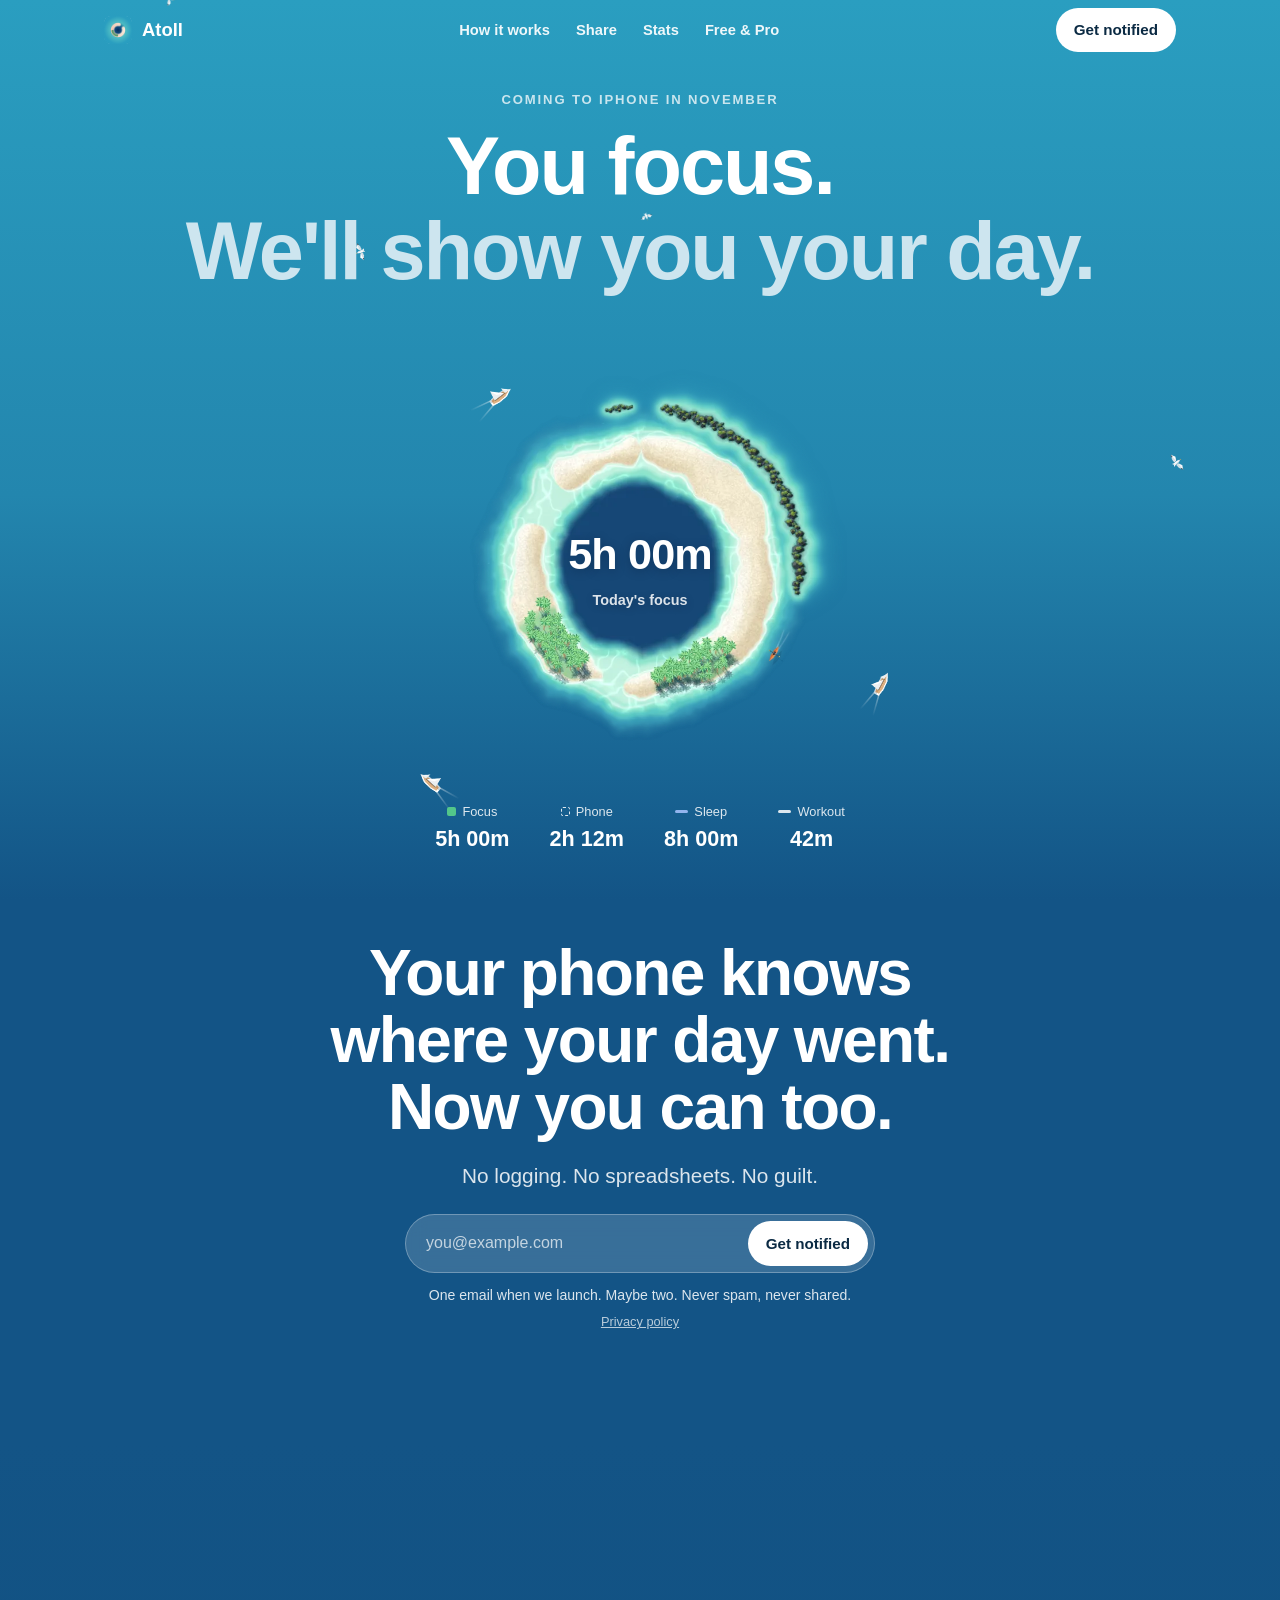
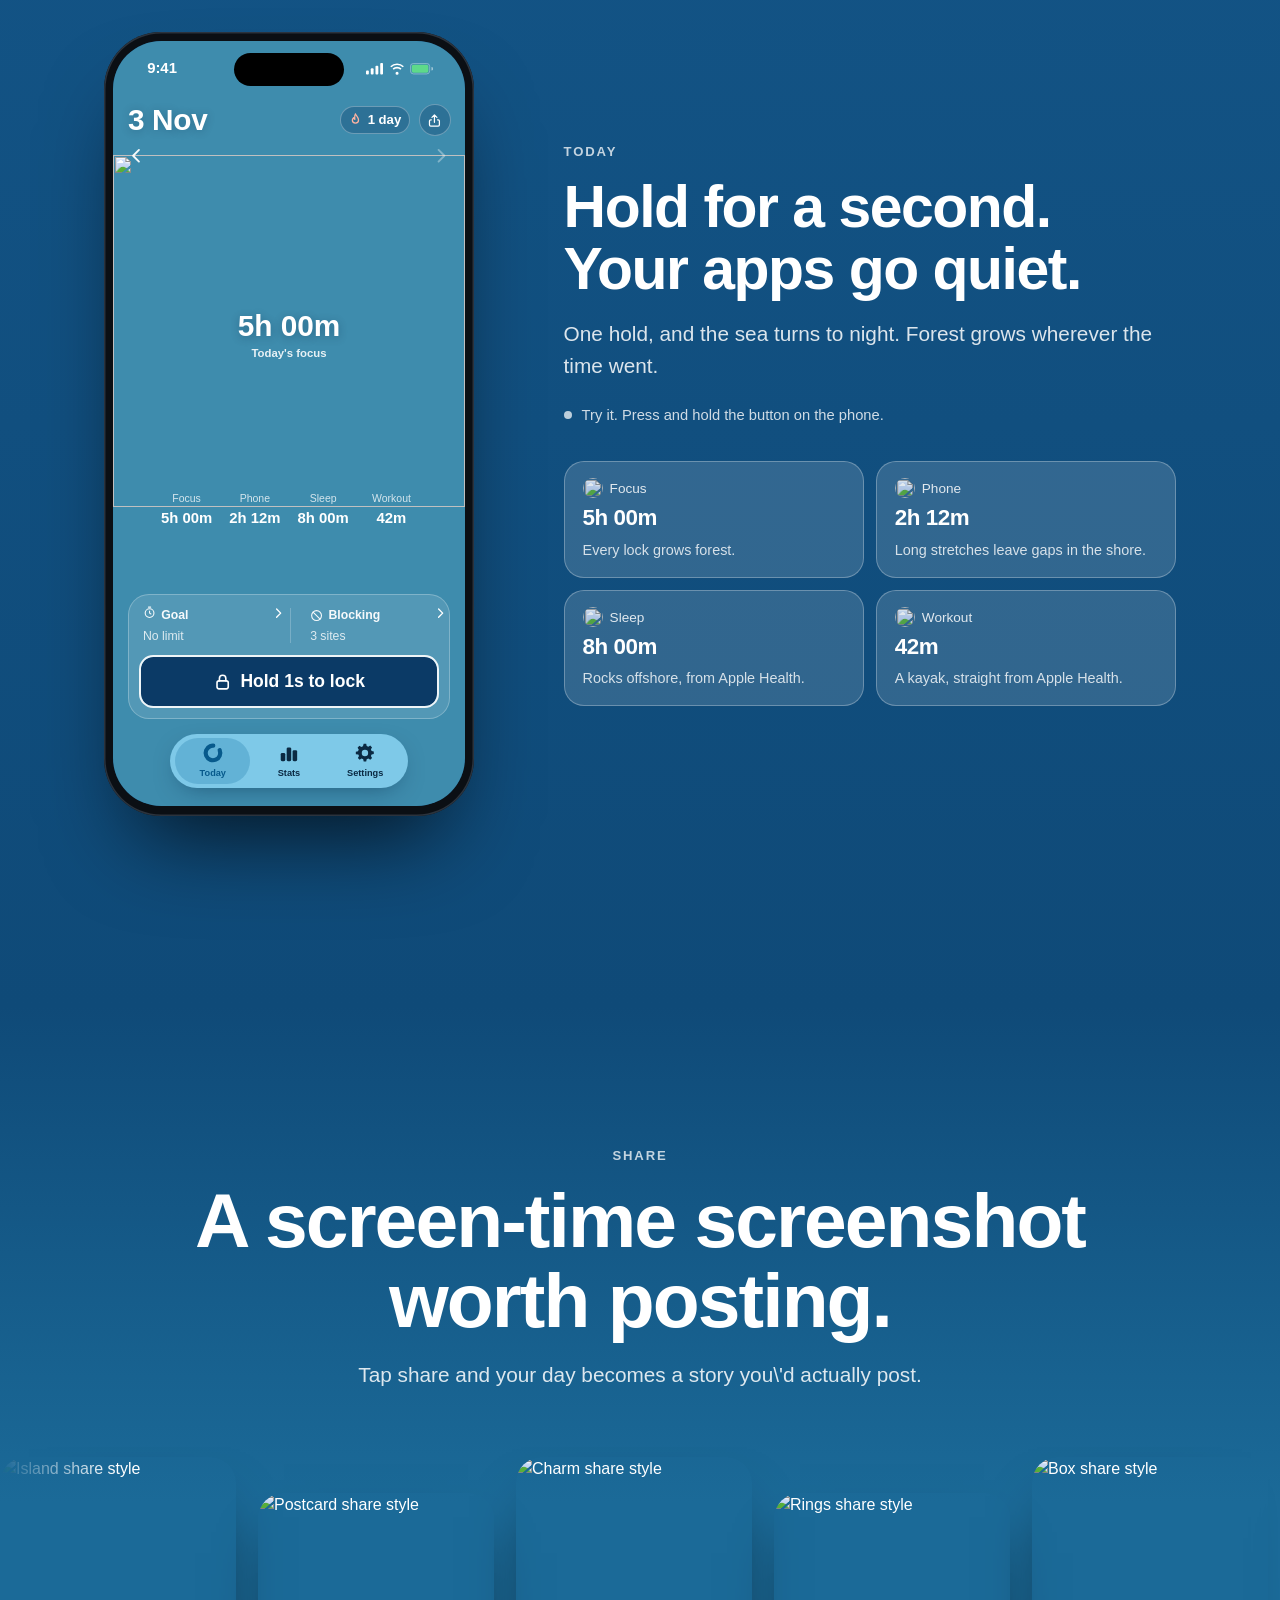
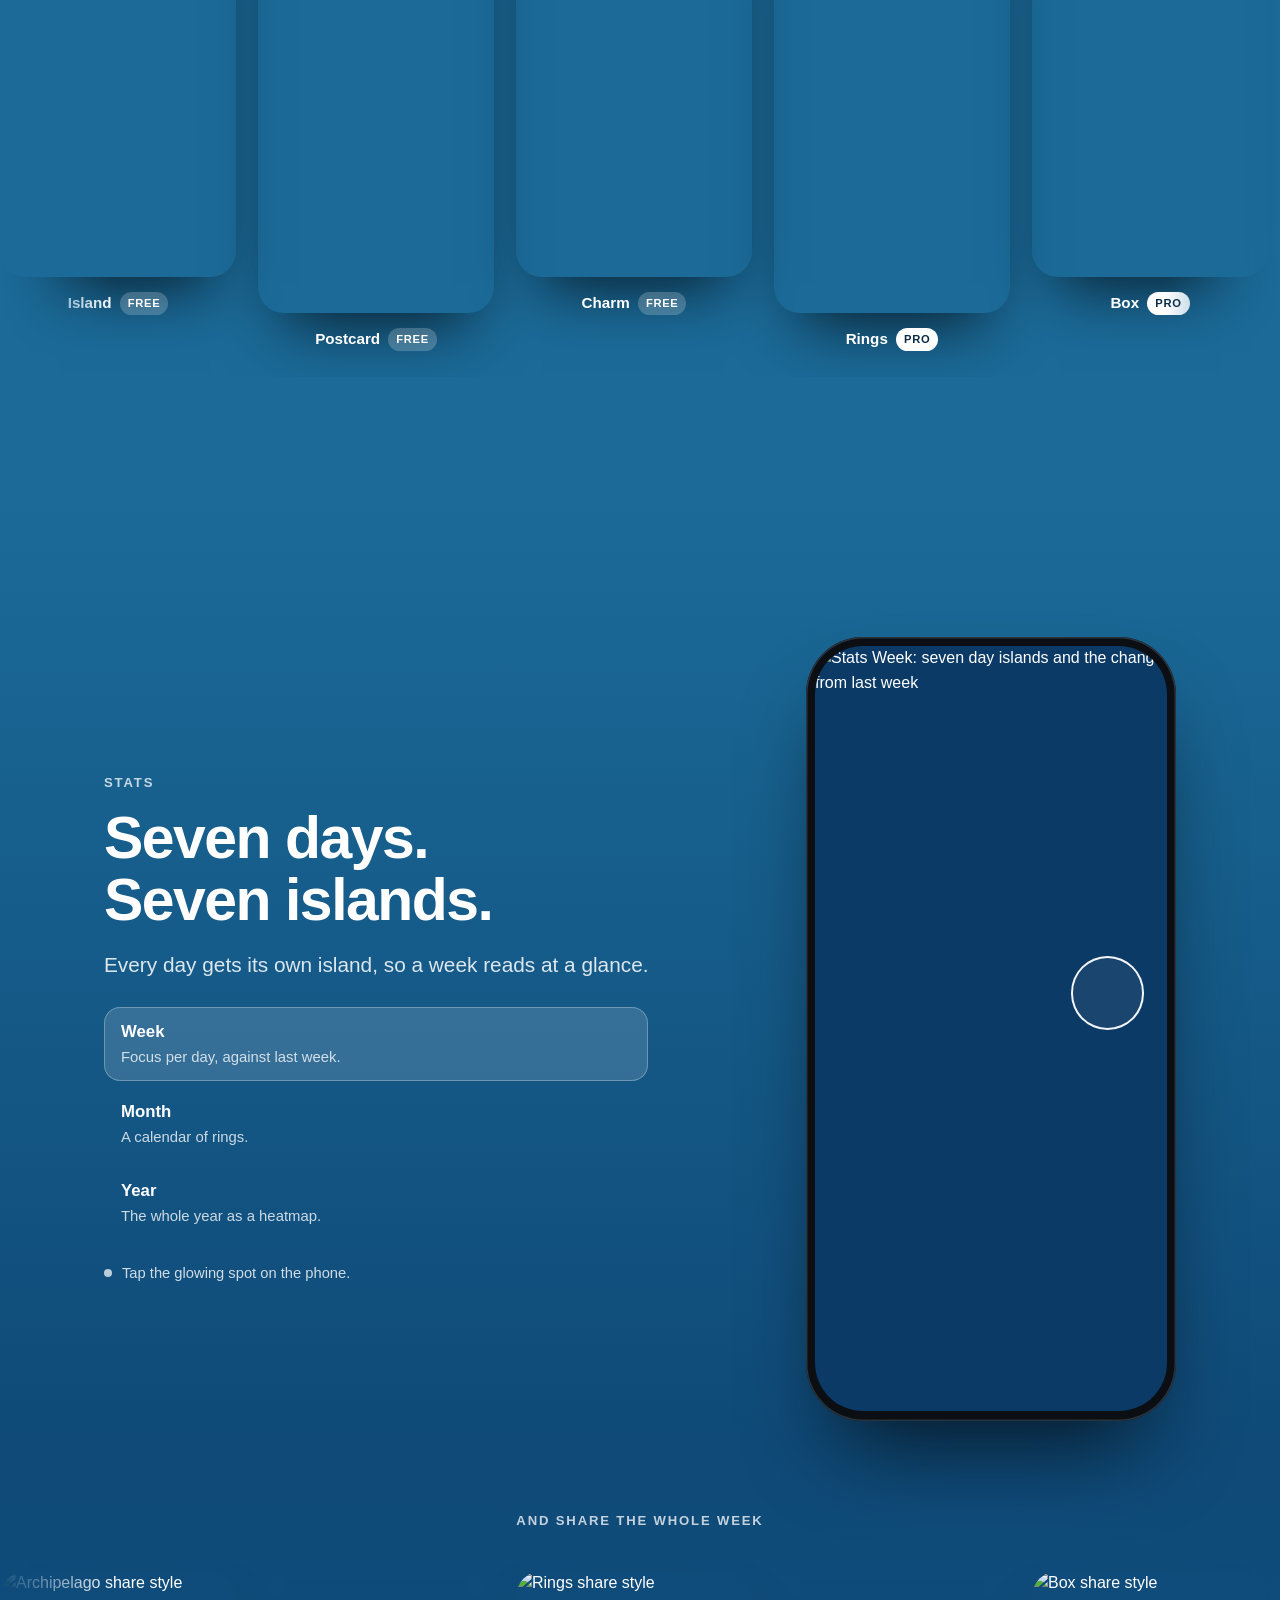
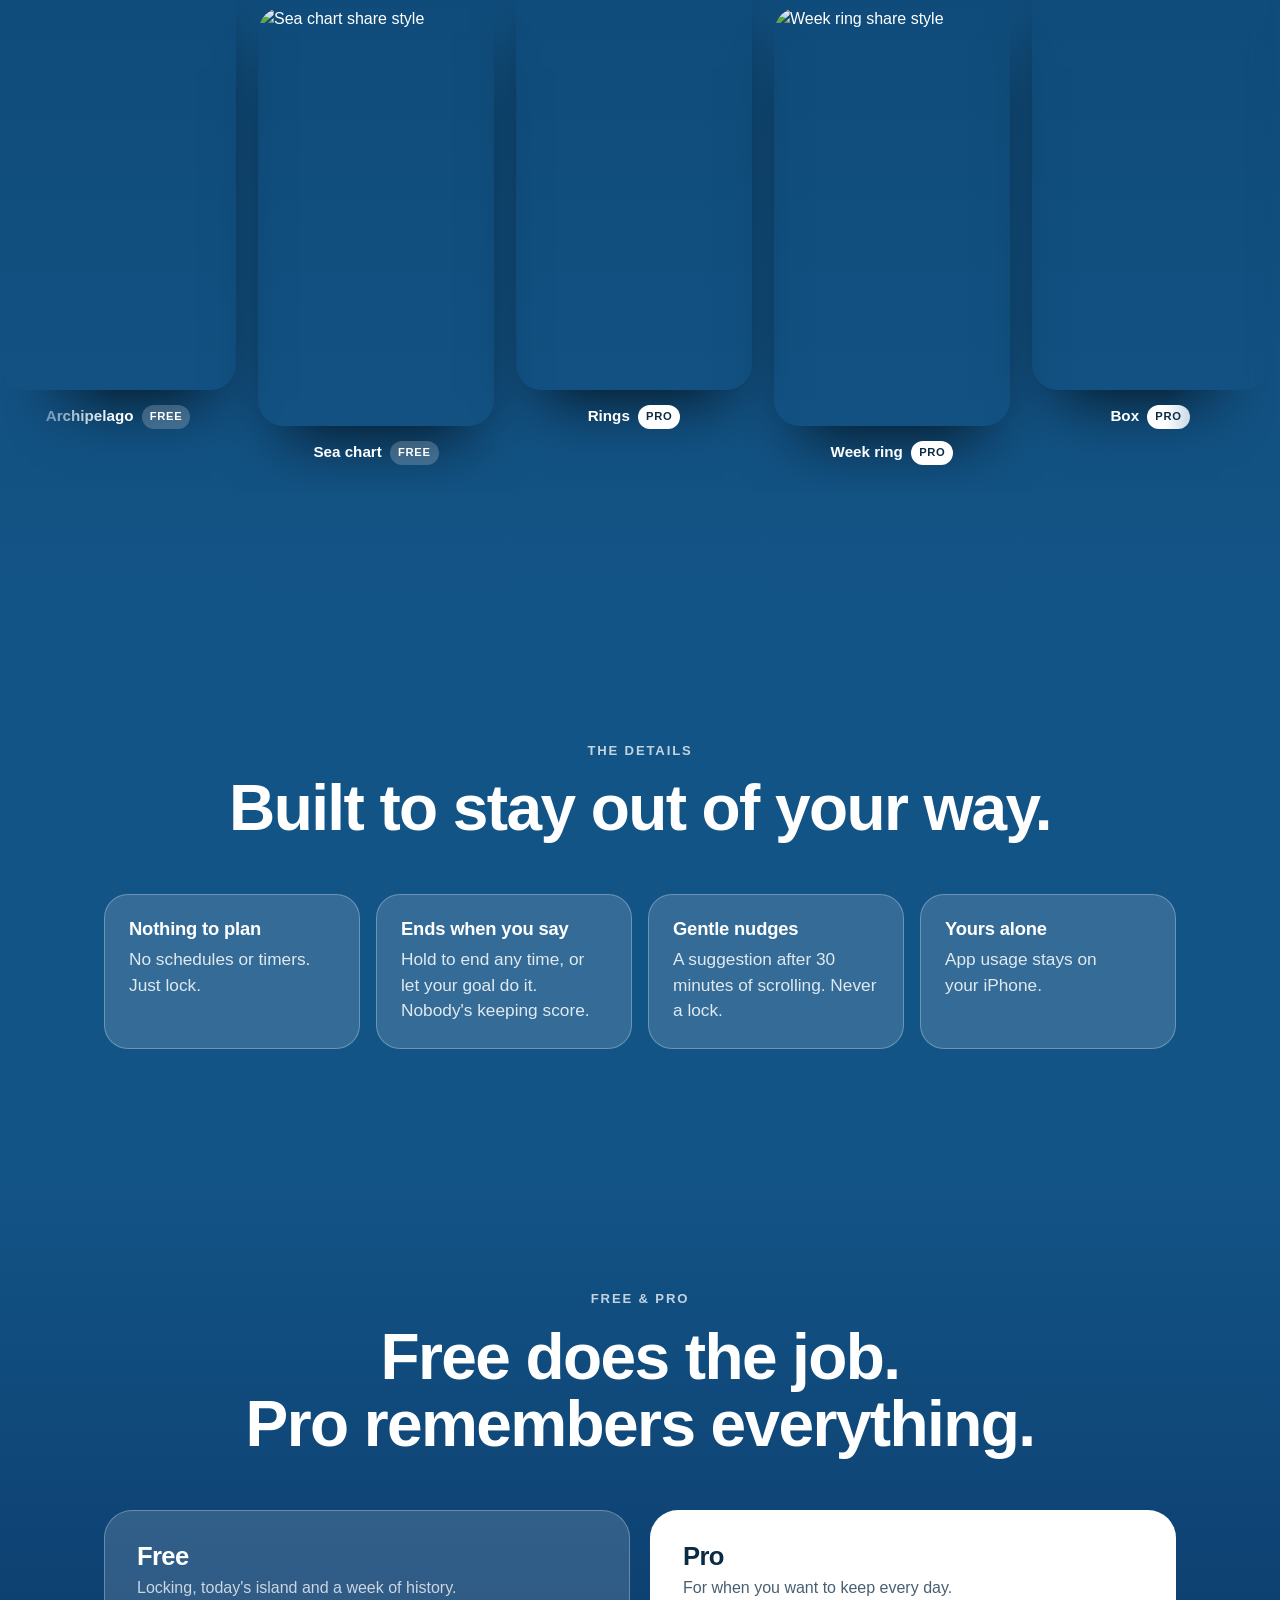
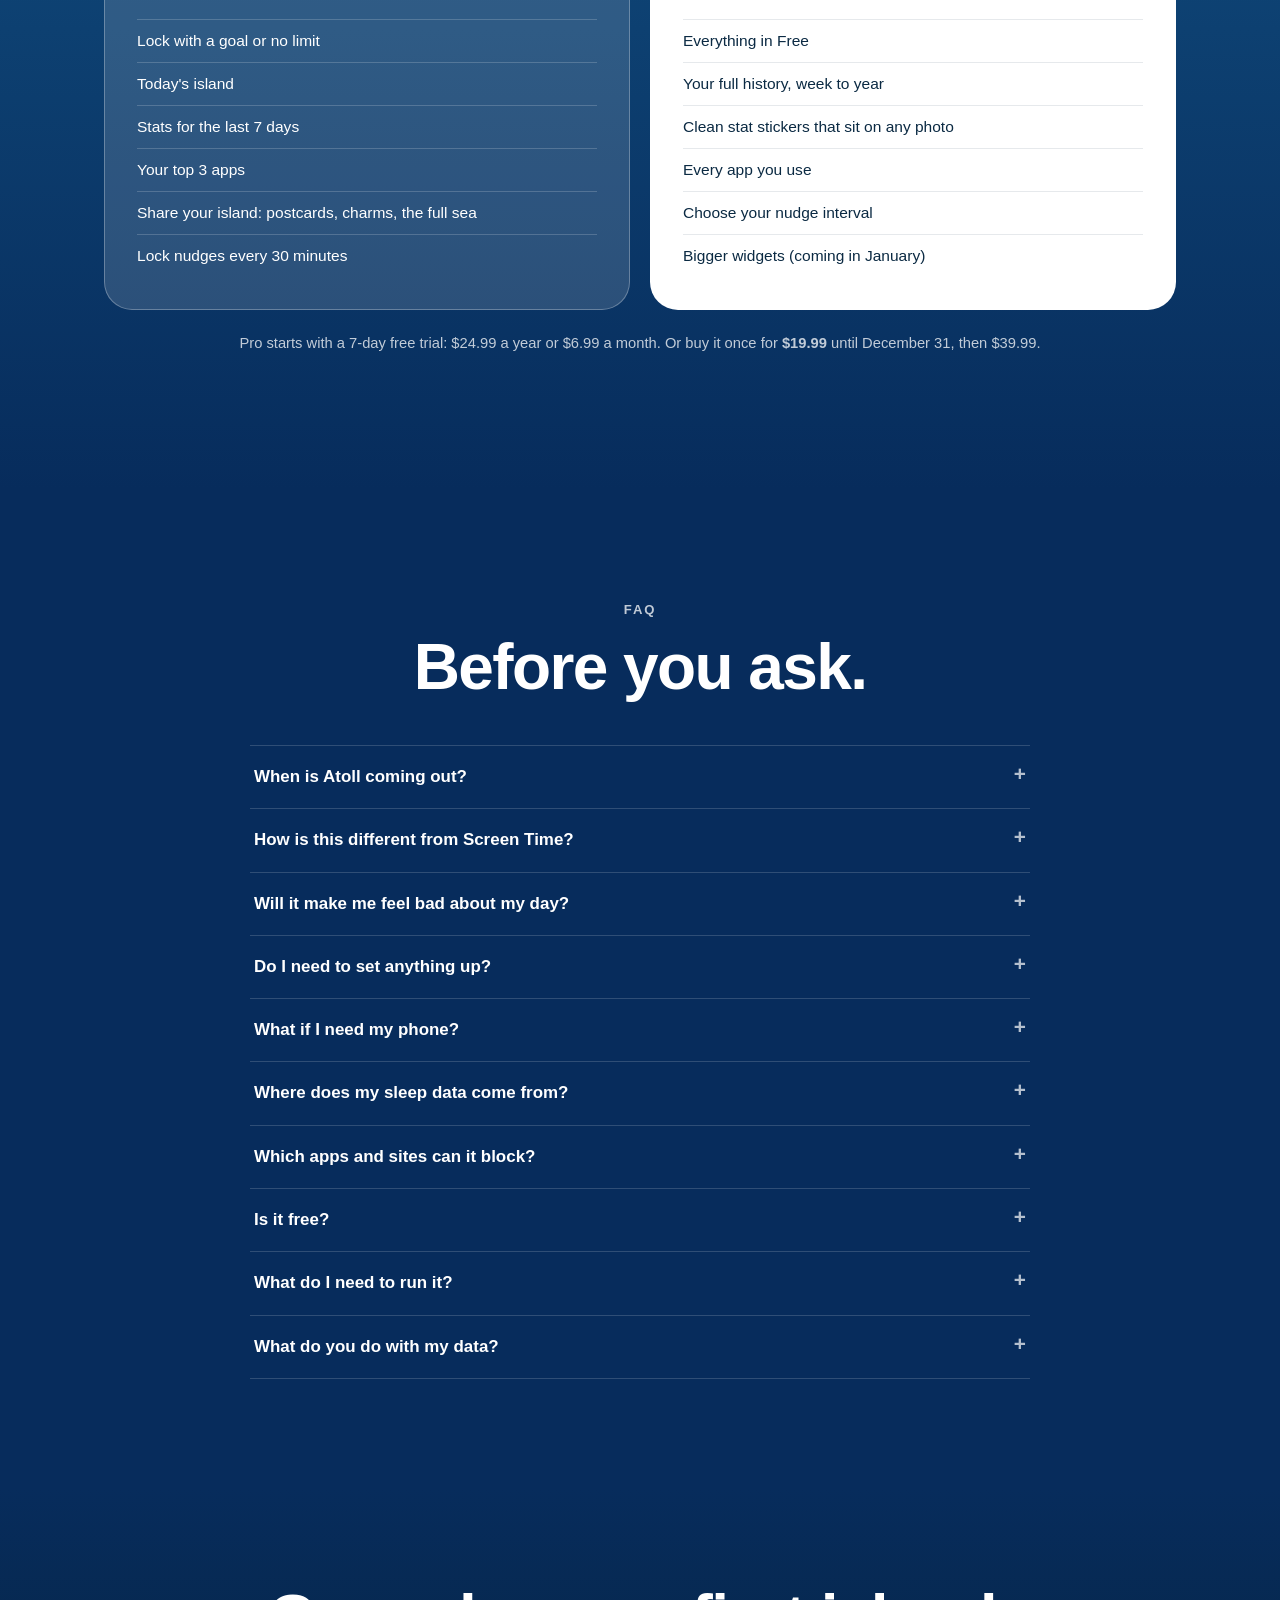
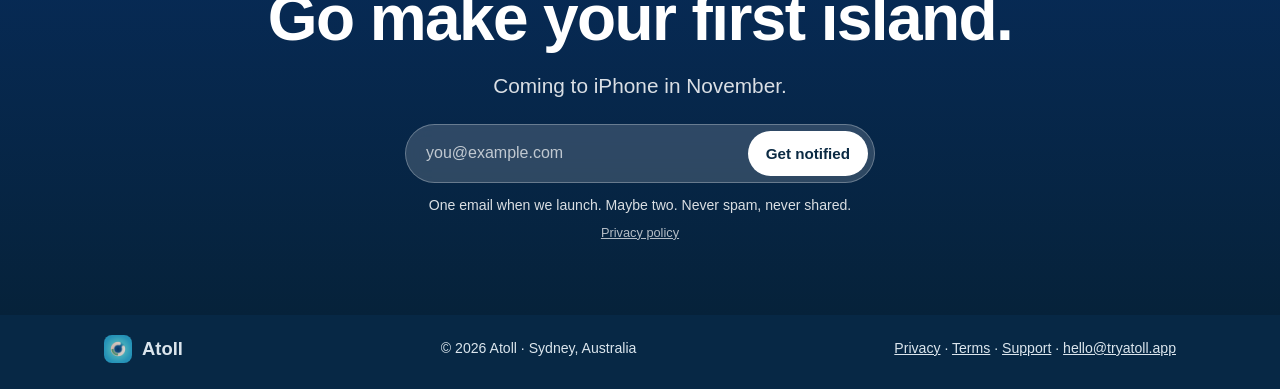
==== commit 221b1fde: "Rework the landing page around live phone demos Draw the Today screen in HTML with a hold to lock de" ====
--- a/index.html
+++ b/index.html
@@ -5,10 +5,10 @@
 <script>document.documentElement.className+=" js"</script>
 <meta name="viewport" content="width=device-width, initial-scale=1">
 <title>Atoll · You focus. We'll show you your day.</title>
-<meta name="description" content="Hold once to lock the apps that pull you away. Atoll grows your day into an island: focus, phone time, sleep and workouts, gathered on their own. Coming to iPhone in December 2026.">
+<meta name="description" content="Hold once to lock the apps that pull you away. Atoll turns your whole day into an island you'll actually want to post: focus, phone time, sleep and workouts, gathered on their own. Coming to iPhone in November 2026.">
 <meta property="og:type" content="website">
 <meta property="og:title" content="Atoll · You focus. We'll show you your day.">
-<meta property="og:description" content="Hold once to lock. Your whole day grows into an island.">
+<meta property="og:description" content="Hold once to lock. Your whole day grows into an island you'll want to post.">
 <meta property="og:image" content="https://tryatoll.app/og-image.png">
 <meta property="og:url" content="https://tryatoll.app/">
 <meta name="twitter:title" content="Atoll · You focus. We'll show you your day.">
@@ -20,7 +20,6 @@
 <link rel="apple-touch-icon" href="/apple-touch-icon.png">
 <link rel="manifest" href="/site.webmanifest">
 <meta name="theme-color" content="#135486">
-<link rel="preload" as="image" href="/img/v2/day/h00.webp">
 <link rel="preload" as="image" href="/img/v2/day/h24.webp">
 <style>
   :root{
@@ -53,19 +52,27 @@
   .brand{display:flex;align-items:center;gap:10px;font-weight:700;font-size:1.15rem;text-decoration:none}
   .mark{width:28px;height:28px;border-radius:8px;background:url(/img/mark.png) center/cover no-repeat;flex:0 0 28px}
   .nav ul{display:flex;gap:26px;list-style:none;margin:0;padding:0;font-size:.92rem}
-  .nav ul a{text-decoration:none;opacity:.85}.nav ul a:hover{opacity:1}
+  .nav ul a{text-decoration:none;font-weight:600;opacity:.92}.nav ul a:hover{opacity:1}
   .pill{display:inline-flex;align-items:center;gap:8px;padding:10px 18px;border-radius:999px;font-weight:600;font-size:.95rem;text-decoration:none;border:0;cursor:pointer;background:#fff;color:var(--ink);transition:transform .15s;white-space:nowrap}
   .pill:hover{transform:translateY(-1px)}
   @media (max-width:820px){.nav ul{display:none}}
 
   /* 1 · 하루가 차오르는 섬 (스크롤 시퀀스) */
-  .hero{position:relative;height:150vh}
+  .hero{position:relative;height:100vh;min-height:620px}
   .hero .stick{position:sticky;top:0;height:100vh;display:grid;place-items:center;overflow:hidden}
   .hero .copy{position:absolute;top:max(84px,10vh);left:0;right:0;text-align:center;padding:0 24px;z-index:2}
   .hero h1{font-size:clamp(2.6rem,7vw,5.6rem);font-weight:700}
+  .herosub{font-size:clamp(1rem,1.6vw,1.2rem);opacity:.92;max-width:30em;margin:16px auto 0;text-wrap:balance}
   .hero h1 span{display:block;color:#cde5ef}
   .stage{position:relative;width:min(84vw,58vh,600px);aspect-ratio:1;margin-top:16vh}
   .stage canvas{width:100%;height:100%;display:block}
+  @media (max-width:820px),(max-aspect-ratio:4/5){
+    .hero{height:auto}
+    .hero .stick{position:relative;height:auto;display:flex;flex-direction:column;align-items:center;gap:22px;padding:84px 0 44px}
+    .hero .copy{position:static;padding:34px 24px 0}
+    .hero .stage{margin-top:0;width:min(80vw,440px)}
+    .hero .legend{position:static;margin-top:8px}
+  }
   @media (min-aspect-ratio:1/1){.stage{width:min(84vw,46vh,600px);margin-top:26vh}.hero h1{font-size:clamp(2.6rem,min(7vw,9vh),5.6rem)}}
   .clock{position:absolute;left:50%;top:50%;transform:translate(-50%,-50%);text-align:center;pointer-events:none;text-shadow:0 2px 10px rgba(0,30,60,.35)}
   .clock b{display:block;white-space:nowrap;font-size:clamp(1.6rem,min(4.6vw,4.8vh),3rem);font-weight:700;letter-spacing:-.02em;font-variant-numeric:tabular-nums}
@@ -78,7 +85,6 @@
   .sw{width:9px;height:9px;border-radius:2px;display:inline-block}
   .sw.f{background:var(--forest)} .sw.p{border:1.5px dashed #fff}
   .sw.s{background:#a9c4ff;height:3px;width:13px} .sw.w{background:#fff;height:3px;width:13px}
-  .scrollhint{position:absolute;bottom:max(110px,14vh);left:50%;transform:translateX(-50%);font-size:.85rem;opacity:.8;white-space:nowrap}
 
   /* 신청 */
   .notifyband{padding:40px 0 110px;text-align:center;background:var(--sea-deep)}
@@ -93,74 +99,148 @@
   form.notify.busy .pill{opacity:.6}
   form.notify.done .row{display:none}
 
-  /* 2 · 1초 눌러 잠그기 */
-  .lock{position:relative;padding:230px 0;background:linear-gradient(180deg,var(--sea-deep),#0f4a78);isolation:isolate}
-  .lock::before{content:"";position:absolute;inset:0;z-index:-1;-webkit-mask-image:linear-gradient(180deg,transparent 0%,rgba(0,0,0,.08) 8%,rgba(0,0,0,.28) 16%,rgba(0,0,0,.58) 24%,rgba(0,0,0,.85) 32%,#000 40%,#000 60%,rgba(0,0,0,.85) 68%,rgba(0,0,0,.58) 76%,rgba(0,0,0,.28) 84%,rgba(0,0,0,.08) 92%,transparent 100%);mask-image:linear-gradient(180deg,transparent 0%,rgba(0,0,0,.08) 8%,rgba(0,0,0,.28) 16%,rgba(0,0,0,.58) 24%,rgba(0,0,0,.85) 32%,#000 40%,#000 60%,rgba(0,0,0,.85) 68%,rgba(0,0,0,.58) 76%,rgba(0,0,0,.28) 84%,rgba(0,0,0,.08) 92%,transparent 100%);background:linear-gradient(180deg,var(--night),var(--night-2));opacity:0;transition:opacity 1.4s ease}
+  /* 화면별 설명: 폰과 글이 번갈아 나온다 */
+  .feature{position:relative;padding:130px 0;isolation:isolate}
+  .feature .grid{display:grid;grid-template-columns:minmax(270px,370px) 1fr;gap:clamp(40px,7vw,96px);align-items:center;justify-content:center}
+  .feature.flip .grid{grid-template-columns:1fr minmax(270px,370px)}
+  .feature.flip .pcol{order:2}
+  @media (max-width:880px){.feature{padding:90px 0}.feature .grid,.feature.flip .grid{grid-template-columns:1fr;gap:28px}.feature .tcol{display:contents}.feature .tcol>*{order:3}.feature .tcol>.eyebrow,.feature .tcol>h2,.feature .tcol>.lede{order:1;margin-bottom:0}.feature .pcol,.feature.flip .pcol{order:2}.feature .pf{--w:min(62vw,300px)}.feature .tcol>.tpls,.feature .tcol>.facts{margin-top:8px}}
+  .pcol{display:flex;justify-content:center}
+  .pf{--w:min(80vw,370px);width:var(--w);padding:9px;border-radius:calc((var(--w) - 18px)*.137 + 9px);background:#0b0f14;box-shadow:0 50px 90px -34px rgba(0,0,0,.75),inset 0 0 0 1.5px #2b333d}
+  .screen{position:relative;aspect-ratio:603/1311;border-radius:13.7%/6.3%;overflow:hidden;container-type:inline-size;background:#0b3a66}
+  .screen img{position:absolute;inset:0;width:100%;height:100%;max-width:none}
+  .screen img.s{opacity:0;transition:opacity .5s ease}.screen img.s.on{opacity:1}
+  .tcol .lede{margin-left:0}
+  
+
+  /* Today: 폰 안에서 눌러 잠그기 */
+  .lock{background:linear-gradient(180deg,var(--sea-deep),#0f4a78);padding:190px 0}
+  .lock::before{content:"";position:absolute;inset:0;z-index:-1;-webkit-mask-image:linear-gradient(180deg,transparent 0%,#000 14%,#000 86%,transparent 100%);mask-image:linear-gradient(180deg,transparent 0%,#000 14%,#000 86%,transparent 100%);background:linear-gradient(180deg,var(--night),var(--night-2));opacity:0;transition:opacity 1.4s ease}
   .lock.on::before{opacity:1}
-  .lock .grid{display:grid;grid-template-columns:1.05fr 1fr;gap:56px;align-items:center}
-  @media (max-width:880px){.lock .grid{grid-template-columns:1fr;text-align:center}.lock .lede{margin-left:auto;margin-right:auto}}
-  .lock .isl{position:relative;width:min(100%,460px);aspect-ratio:1;margin:0 auto}
-  .lock .isl img{position:absolute;inset:0;width:100%;height:100%;transition:opacity 1s ease}
-  .lock .isl .nightimg{opacity:0}.lock.on .isl .nightimg{opacity:1}.lock.on .isl .dayimg{opacity:0}
-  .lock .isl .num{position:absolute;inset:0;display:grid;place-items:center;text-align:center;pointer-events:none;text-shadow:0 2px 10px rgba(0,30,60,.35)}
-  .lock .isl .num b{display:block;font-size:clamp(1.8rem,4vw,2.6rem);font-variant-numeric:tabular-nums}
-  .lock .isl .num small{opacity:.85;font-weight:600}
-  .hold{margin-top:34px;position:relative;display:inline-flex;align-items:center;gap:10px;padding:18px 30px;border-radius:999px;border:0;font:inherit;font-weight:700;font-size:1.08rem;cursor:pointer;color:#fff;background:#0b3a66;box-shadow:0 18px 40px -18px rgba(0,0,0,.6);overflow:hidden;user-select:none;-webkit-user-select:none;-webkit-touch-callout:none;touch-action:none;transition:background .6s,color .6s}
-  .lock.on .hold{background:#fff;color:var(--ink)}
-  .hold::before{content:"";position:absolute;inset:0;background:rgba(255,255,255,.26);transform-origin:left;transform:scaleX(var(--p,0))}
-  .lock.on .hold::before{background:rgba(11,58,102,.18)}
-  .hold span{position:relative}
-  .hold-note{font-size:.88rem;opacity:.75;margin:14px 0 0}
-
-  /* 3 · 범례 탐색 */
-  .explore{padding:130px 0;background:linear-gradient(180deg,#0f4a78,var(--sea-outer) 50%,var(--sea-deep))}
-  .explore .grid{display:grid;grid-template-columns:1fr 1.05fr;gap:56px;align-items:center}
-  @media (max-width:880px){.explore .grid{grid-template-columns:1fr}}
-  .explore .isl{position:relative;width:min(100%,480px);aspect-ratio:1;margin:0 auto}
-  .explore .isl img{position:absolute;inset:0;width:100%;height:100%;transition:opacity .45s ease}
-  .explore .isl img.hl{opacity:0}
-  .chips{display:grid;grid-template-columns:1fr 1fr;gap:12px;margin-top:30px}
-  @media (max-width:480px){.chips{grid-template-columns:1fr}}
-  .chip{text-align:left;font:inherit;color:inherit;cursor:pointer;background:var(--glass);border:1px solid var(--glass-line);border-radius:20px;padding:16px 18px;transition:background .2s,transform .2s}
-  .chip:hover,.chip[aria-pressed=true]{background:rgba(255,255,255,.26);transform:translateY(-2px)}
-  .chip small{display:flex;align-items:center;gap:7px;font-size:.85rem;opacity:.85}
-  .chip b{display:block;font-size:1.5rem;letter-spacing:-.02em;margin:2px 0 4px;font-variant-numeric:tabular-nums}
-  .chip p{margin:0;font-size:.9rem;opacity:.8;line-height:1.45}
-
-  /* 4 · 앱 화면 */
-  .phones{padding:120px 0 140px;background:linear-gradient(180deg,var(--sea-deep),var(--sea-hole));overflow:hidden}
-  .fan{display:flex;justify-content:center;align-items:flex-end;gap:clamp(10px,3vw,36px);margin-top:64px}
-  .phone{width:clamp(104px,24vw,290px);border-radius:clamp(18px,4vw,46px);padding:clamp(4px,.8vw,9px);background:#0b0f14;box-shadow:0 40px 80px -30px rgba(0,0,0,.7),inset 0 0 0 1.5px #2b333d;will-change:transform}
-  .phone img{border-radius:clamp(15px,3.3vw,38px);width:100%}
-  .captions{display:flex;justify-content:center;gap:clamp(10px,3vw,36px);margin-top:22px}
-  .captions p{width:clamp(104px,24vw,290px);margin:0;text-align:center;font-size:.92rem;opacity:.8}
-
-  /* 5 · 군도 */
-  .week{position:relative;height:200vh;background:linear-gradient(180deg,var(--sea-hole),#0e4d7d 30%,var(--sea-outer) 75%,var(--sea-deep))}
-  .week .stick{position:sticky;top:0;height:100vh;display:grid;grid-template-rows:auto 1fr;padding-top:max(96px,12vh);overflow:hidden}
-  .arch{position:relative;width:min(88vw,52vh,520px);margin:0 auto;align-self:center}
-  .arch .day{position:absolute;transform:translate(-50%,-50%);will-change:transform,opacity}
-  .arch .day img{width:100%}
-  .arch .day span{position:absolute;inset:0;display:grid;place-items:center;font-weight:700;font-size:clamp(.75rem,1.8vw,.95rem)}
-
-  /* 6 · 공유 */
-  .share{padding:130px 0;background:linear-gradient(180deg,#0f4a78,#1d6f9c 50%,#0f4a78)}
-  .tabs{display:inline-flex;gap:4px;padding:4px;border-radius:999px;background:var(--glass);border:1px solid var(--glass-line);margin-top:28px}
+
+  /* 폰 화면을 웹에서 직접 그린다(402 × 874 좌표를 cqw로 옮김) */
+  .ui{position:absolute;inset:0;color:#fff;font-family:-apple-system,BlinkMacSystemFont,"SF Pro Text","Helvetica Neue",Arial,sans-serif;overflow:hidden;user-select:none;-webkit-user-select:none}
+  .ui>*{position:absolute}
+  .ui .sea{inset:0;background:#3e8cad;transition:background 1.2s ease}
+  .lock.on .ui .sea{background:#09243b}
+  .ui .dim{inset:0;background:#06192b;opacity:0;transition:opacity .35s ease;pointer-events:none}
+  .ui.hl .dim{opacity:.32}.lock.on .ui.hl .dim{opacity:.18}
+  .ui .isl{left:0;top:32.338cqw;width:100%;height:100.000cqw;pointer-events:none}
+  .ui .isl img{position:absolute;inset:0;width:100%;height:100%;opacity:0;transition:opacity .6s ease;max-width:none}
+  .ui .isl .b-day{opacity:1}
+  .lock.on .ui .isl .b-day{opacity:0}.lock.on .ui .isl .b-night{opacity:1}
+  .ui.hl .isl .base{opacity:0!important}
+  .lock:not(.on) .ui .isl .hd.on{opacity:1}.lock.on .ui .isl .hn.on{opacity:1}
+  .ui .dyn{left:34.328cqw;top:3.483cqw;width:31.343cqw;height:9.204cqw;border-radius:4.975cqw;background:#000}
+  .ui .time{left:13.930cqw;top:7.960cqw;transform:translate(-50%,-50%);font-size:4.229cqw;font-weight:600}
+  .ui .sb{right:8.955cqw;top:5.721cqw;display:flex;gap:1.493cqw;align-items:center;height:4.478cqw}
+  .ui .sb svg{height:3.234cqw;width:auto;fill:currentColor}
+  .ui h4{margin:0;left:4.229cqw;top:17.413cqw;font-size:8.458cqw;line-height:9.950cqw;font-weight:700;letter-spacing:-.01em;text-shadow:0 1px 8px rgba(0,30,60,.25)}
+  .ui .pillb{top:18.408cqw;height:7.960cqw;border-radius:3.980cqw;background:rgba(11,58,102,.32);border:1px solid rgba(255,255,255,.3);display:flex;align-items:center;justify-content:center;gap:1.244cqw;font-size:3.731cqw;font-weight:600}
+  .ui .streak{left:64.428cqw;width:19.900cqw}
+  .ui .shr{left:86.816cqw;width:9.204cqw;height:9.204cqw;top:17.910cqw;border-radius:50%}
+  .ui .pillb svg{height:4.229cqw;width:auto}
+  .ui .chev{top:30.100cqw;height:4.975cqw;width:auto;opacity:.95}
+  .ui .num{left:0;right:0;top:80.846cqw;transform:translateY(-50%);text-align:center;font-size:8.458cqw;font-weight:700;line-height:1.1;font-variant-numeric:tabular-nums;font-family:ui-rounded,"SF Pro Rounded",-apple-system,BlinkMacSystemFont,"Helvetica Neue",Arial,sans-serif;text-shadow:0 2px 8px rgba(0,30,60,.3);transition:opacity .35s}
+  .ui .cap{left:0;right:0;top:88.806cqw;transform:translateY(-50%);text-align:center;font-size:3.234cqw;font-weight:600;opacity:.88;transition:opacity .35s}
+  .ui.hl .num,.ui.hl .cap{opacity:.22}
+  .ui .plg{left:0;right:0;top:127.363cqw;height:10.945cqw;display:flex;justify-content:center}
+  .ui .li{width:19.403cqw;text-align:center;border:0;background:none;color:inherit;font:inherit;cursor:pointer;padding:0;transition:opacity .35s}
+  .ui .li small{display:block;font-size:2.985cqw;font-weight:500;opacity:.78;line-height:5.473cqw}
+  .ui .li b{display:block;font-size:4.229cqw;font-weight:600;line-height:5.473cqw;font-variant-numeric:tabular-nums;white-space:nowrap}
+  .ui.hl .li{opacity:.38}.ui.hl .li.on{opacity:1}
+  .ui .card{left:4.229cqw;top:157.214cqw;width:91.542cqw;height:35.323cqw;border-radius:5.970cqw;background:rgba(255,255,255,.11);border:1px solid rgba(255,255,255,.26);transition:background 1s,border-color 1s}
+  .lock.on .ui .card{background:rgba(255,255,255,.07);border-color:rgba(255,255,255,.2)}
+  .ui .row{position:absolute;top:2.985cqw;display:flex;align-items:center;gap:1.493cqw;font-size:3.483cqw;font-weight:600;opacity:.95}
+  .ui .row svg{height:3.731cqw;width:auto}
+  .ui .sub{position:absolute;top:8.955cqw;font-size:3.483cqw;opacity:.8}
+  .ui .div{position:absolute;left:45.771cqw;top:3.483cqw;width:1px;height:9.950cqw;background:rgba(255,255,255,.22)}
+  .ui .arr{position:absolute;top:3.234cqw;height:3.483cqw;width:auto}
+  .ui .hold{position:absolute;left:3.483cqw;top:17.413cqw;width:84.080cqw;height:13.930cqw;border:0;padding:0;border-radius:3.483cqw;background:#0b3a66;color:#fff;font:inherit;font-size:4.975cqw;font-weight:600;display:flex;align-items:center;justify-content:center;gap:2.239cqw;cursor:pointer;touch-action:none;-webkit-tap-highlight-color:transparent;transition:background .9s,color .9s;animation:nudge 1.9s ease-in-out infinite;outline:2px solid rgba(255,255,255,.9);outline-offset:0}
+  .ui .hold svg{height:5.473cqw;width:auto}
+  .ui .hold i{position:absolute;inset:0;border-radius:inherit;background:rgba(255,255,255,.34);clip-path:inset(0 calc((1 - var(--p,0))*100%) 0 0)}
+  .lock.on .ui .hold{background:#eaf4f7;color:#0b2a43}.lock.on .ui .hold i{background:rgba(11,58,102,.2)}
+  .ui .hold span{position:relative;display:flex;align-items:center;gap:2.239cqw}
+  .ui .ml{display:none!important}.lock.on .ui .ml{display:inline-flex!important}.lock.on .ui .dl{display:none!important}
+  @keyframes nudge{0%,100%{box-shadow:0 0 0 0 rgba(255,255,255,.7),0 0 10px 0 rgba(255,255,255,.35)}50%{box-shadow:0 0 0 7px rgba(255,255,255,.28),0 0 30px 8px rgba(255,255,255,.6)}}
+  .ui .tab{left:16.169cqw;top:197.015cqw;width:67.662cqw;height:15.174cqw;border-radius:7.711cqw;background:#7ec9e8;transition:background 1s;box-shadow:0 8px 24px -10px rgba(0,30,60,.5)}
+  .lock.on .ui .tab{background:rgba(32,70,104,.95);box-shadow:inset 0 0 0 1px rgba(80,160,220,.45)}
+  .ui .ti{position:absolute;top:0.995cqw;width:21.393cqw;height:13.184cqw;border-radius:6.716cqw;display:flex;flex-direction:column;align-items:center;justify-content:center;gap:0.498cqw;font-size:2.612cqw;font-weight:600;color:#0b2a43}
+  .ui .ti svg{height:6.219cqw;width:auto;fill:currentColor}
+  .ui .ti.sel{background:rgba(0,98,150,.22);color:#075a8c}
+  .lock.on .ui .ti{color:#fff}.lock.on .ui .ti.sel{background:rgba(10,45,80,.9);color:#93ffff}
+
+  .hold-note{font-size:.92rem;opacity:.8;margin:22px 0 0;display:flex;align-items:center;gap:10px}
+  .hold-note::before{content:"";width:8px;height:8px;border-radius:50%;background:#fff;opacity:.9;animation:blink 1.6s ease-in-out infinite}
+  @keyframes blink{50%{opacity:.25}}
+  .facts{display:grid;grid-template-columns:1fr 1fr;gap:12px;margin-top:34px}
+  @media (max-width:520px){.facts{grid-template-columns:1fr}}
+  .fact{background:var(--glass);border:1px solid var(--glass-line);border-radius:20px;padding:16px 18px}
+  .fact{cursor:default;transition:background .2s,transform .2s,border-color .2s}
+  .fact:hover,.fact:focus-visible,.fact.on{background:rgba(255,255,255,.26);transform:translateY(-2px);outline:0}
+  .fact small img.kind{width:20px;height:20px;border-radius:50%}
+  .fact{background:var(--glass);border:1px solid var(--glass-line);border-radius:20px;padding:16px 18px}
+  .fact{cursor:default;transition:background .2s,transform .2s,border-color .2s}
+  .fact:hover,.fact:focus-visible,.fact.on{background:rgba(255,255,255,.26);transform:translateY(-2px);outline:0}
+  .fact small img.kind{width:20px;height:20px;border-radius:50%}
+  .fact small{display:flex;align-items:center;gap:7px;font-size:.85rem;opacity:.85}
+  .fact b{display:block;font-size:1.4rem;letter-spacing:-.02em;margin:2px 0 4px;font-variant-numeric:tabular-nums}
+  .fact p{margin:0;font-size:.9rem;opacity:.8;line-height:1.45}
+
+  /* Share · Stats */
+  .share{padding:140px 0 130px;background:linear-gradient(180deg,#0f4a78,#1b6a98 45%,#1b6a98);overflow:hidden}
+  .share h2{font-size:clamp(2.4rem,6vw,4.8rem)}
+  .lock h2,.stats h2{font-size:clamp(2.2rem,4.6vw,3.7rem)}
+  .feature .tcol .lede{text-wrap:pretty;max-width:none}
+  .stats{background:linear-gradient(180deg,#1b6a98,#0f4a78 55%,var(--sea-deep));overflow:hidden}
+  .railhead{margin-top:90px}
+  .rail{position:relative;margin-top:56px;overflow:hidden;-webkit-mask-image:linear-gradient(90deg,transparent,#000 9%,#000 91%,transparent);mask-image:linear-gradient(90deg,transparent,#000 9%,#000 91%,transparent)}
+  .stats .rail{margin-top:30px}
+  .track{display:flex;gap:22px;width:max-content;padding:10px 0 26px;animation:slide var(--dur,40s) linear infinite}
+  .rail.rev .track{animation-direction:reverse}
+  .rail:hover .track{animation-play-state:paused}
+  @keyframes slide{to{transform:translateX(var(--shift,-50%))}}
+  .story{width:clamp(170px,19vw,236px);margin:0;flex:0 0 auto}
+  .story.lo{margin-top:36px}
+  .story img{width:100%;aspect-ratio:9/16;object-fit:cover;border-radius:26px;box-shadow:0 34px 60px -26px rgba(0,0,0,.75)}
+  .story figcaption{margin:14px 0 0;text-align:center;font-weight:600;font-size:.95rem}
+  .badge{display:inline-block;font-size:.7rem;font-weight:700;letter-spacing:.06em;padding:3px 8px;border-radius:999px;background:rgba(255,255,255,.2);margin-left:4px;vertical-align:1px}
+  .badge.pro{background:#fff;color:var(--ink)}
+  .views{list-style:none;margin:30px 0 0;padding:0;display:grid;gap:0;max-width:30em}
+  .views li{display:grid;grid-template-columns:5.2em 1fr;gap:14px;padding:15px 0;border-top:1px solid rgba(255,255,255,.18);font-size:1.02rem}
+  .views li:last-child{border-bottom:1px solid rgba(255,255,255,.18)}
+  .views b{font-size:1.1rem}.views span{opacity:.8}
+  .tpls[hidden]{display:none}
+  .tpls{display:grid;gap:6px;margin-top:26px;max-width:34em}
+  .tpl{display:block;width:100%;text-align:left;font:inherit;color:inherit;cursor:pointer;background:transparent;border:1px solid transparent;border-radius:16px;padding:11px 16px;transition:background .2s,border-color .2s}
+  .tpl:hover{background:rgba(255,255,255,.1)}
+  .tpl[aria-pressed=true]{background:var(--glass);border-color:var(--glass-line)}
+  .tpl .n{display:block;font-weight:700;font-size:1.05rem}
+  .tpl .d{display:block;margin-top:2px;font-size:.93rem;opacity:.78;line-height:1.45}
+  .screen .sdim{position:absolute;inset:0;background:#06192b;opacity:0;transition:opacity .4s;pointer-events:none}
+  .screen .sdim.on{opacity:.38}
+  .screen img.sh{transform:translateY(100%);clip-path:inset(44.9% 0 0 0 round 9cqw 9cqw 0 0);transition:transform .5s cubic-bezier(.2,.8,.2,1);pointer-events:none}
+  .screen img.sh.up{transform:none}
+  .cardview{position:relative;width:min(78vw,340px);aspect-ratio:9/16}
+  .cardview .cv{position:absolute;inset:0;width:100%;height:100%;object-fit:cover;border-radius:28px;box-shadow:0 44px 80px -30px rgba(0,0,0,.7);opacity:0;transform:scale(.97);transition:opacity .45s ease,transform .45s ease}
+  .cardview .cv.on{opacity:1;transform:none}
+  .tabs{display:inline-flex;gap:4px;padding:4px;border-radius:999px;background:var(--glass);border:1px solid var(--glass-line);margin-top:26px}
   .tabs button{font:inherit;font-weight:600;font-size:.95rem;color:#fff;background:transparent;border:0;border-radius:999px;padding:9px 18px;cursor:pointer}
   .tabs button[aria-selected=true]{background:#fff;color:var(--ink)}
-  .cards{display:flex;justify-content:center;gap:clamp(14px,2.6vw,30px);margin-top:48px;perspective:1200px;flex-wrap:wrap}
-  .cards[hidden]{display:none}
-  .card{width:clamp(200px,26vw,300px);margin:0;text-align:center}
-  .card .tilt{border-radius:24px;overflow:hidden;box-shadow:0 34px 70px -30px rgba(0,0,0,.65);transition:transform .18s ease-out;will-change:transform}
-  .card figcaption{margin:16px 0 0;font-weight:600}
-  .card small{display:block;opacity:.75;font-weight:500;margin-top:2px}
-  .badge{display:inline-block;font-size:.72rem;font-weight:700;letter-spacing:.06em;padding:3px 8px;border-radius:999px;background:rgba(255,255,255,.2);margin-left:6px;vertical-align:2px}
-  .badge.pro{background:#fff;color:var(--ink)}
+  .tpl .n .badge{margin-left:2px}
+  .spot{position:absolute;z-index:3;border:2px solid rgba(255,255,255,.95);background:rgba(255,255,255,.06);padding:0;cursor:pointer;opacity:0;pointer-events:none;transition:opacity .3s;animation:nudge 1.9s ease-in-out infinite;-webkit-tap-highlight-color:transparent}
+  .seg{position:absolute;z-index:3;border:2px solid transparent;background:none;padding:0;cursor:pointer;transition:border-color .2s}
+  .seg:hover,.seg:focus-visible{border-color:rgba(255,255,255,.7);outline:0}
+  .spot.show{opacity:1;pointer-events:auto}
+  .spot.close{transition:opacity .15s}.spot.close.show{transition:opacity .3s .5s}
+  .spot:focus-visible{outline:3px solid #fff;outline-offset:3px}
+  .fine2{font-size:.9rem;opacity:.72;margin:20px 0 0;max-width:34em}
+  @media (prefers-reduced-motion:reduce){.track{animation:none}.rail{overflow-x:auto}}
 
   /* 7 · 세부 */
   .details{padding:120px 0;background:var(--sea-deep)}
-  .bento{display:grid;grid-template-columns:repeat(3,1fr);gap:16px;margin-top:52px}
-  @media (max-width:880px){.bento{grid-template-columns:1fr 1fr}}
+  .bento{display:grid;grid-template-columns:repeat(4,1fr);gap:16px;margin-top:52px}
+  @media (max-width:980px){.bento{grid-template-columns:1fr 1fr}}
   @media (max-width:560px){.bento{grid-template-columns:1fr}}
   .bento div{background:var(--glass);border:1px solid var(--glass-line);border-radius:24px;padding:24px}
   .bento h3{font-size:1.15rem;margin-bottom:8px;letter-spacing:-.01em}
@@ -189,8 +269,8 @@
   details[open] summary::after{content:"–"}
   details p{opacity:.8;margin:10px 0 0}
 
-  .final{padding:120px 0 130px;background:linear-gradient(180deg,var(--sea-hole),var(--night))}
-  footer{background:var(--night);padding:30px 0 50px;font-size:.88rem;opacity:.85}
+  .final{padding:96px 0 72px;background:linear-gradient(180deg,var(--sea-hole),var(--night))}
+  footer{background:var(--night);padding:20px 0 26px;font-size:.88rem;opacity:.85}
   footer .wrap{display:flex;justify-content:space-between;gap:16px;flex-wrap:wrap;align-items:center}
 
   /* 나타나기 */
@@ -207,7 +287,7 @@
 <a class="skip" href="#main">Skip to content</a>
 <nav class="nav" id="nav"><div class="wrap">
   <a class="brand" href="/"><span class="mark" aria-hidden="true"></span>Atoll</a>
-  <ul><li><a href="#lock">How it works</a></li><li><a href="#share">Share</a></li><li><a href="#explore">Your island</a></li><li><a href="#week">Weeks</a></li><li><a href="#plans">Free &amp; Pro</a></li></ul>
+  <ul><li><a href="#today">How it works</a></li><li><a href="#share">Share</a></li><li><a href="#stats">Stats</a></li><li><a href="#plans">Free &amp; Pro</a></li></ul>
   <a class="pill" href="#notify">Get notified</a>
 </div></nav>
 
@@ -216,7 +296,7 @@
 <section class="hero sea" id="top" aria-label="Your day grows into an island">
   <div class="stick">
     <div class="copy" id="heroCopy">
-      <p class="eyebrow">Coming to iPhone in December</p>
+      <p class="eyebrow">Coming to iPhone in November</p>
       <h1>You focus.<span>We'll show&nbsp;you your day.</span></h1>
     </div>
     <div class="stage" id="stage">
@@ -224,7 +304,6 @@
       <div class="clock" aria-hidden="true"><b id="clockFocus">0m</b><small id="clockTime">12:00 AM</small></div>
     </div>
     <canvas id="sky" aria-hidden="true"></canvas>
-    <div class="scrollhint" id="hint">One day, start to finish</div>
     <div class="legend" aria-hidden="true">
       <div><small><i class="sw f"></i>Focus</small><b id="lgF">0m</b></div>
       <div><small><i class="sw p"></i>Phone</small><b id="lgP">0m</b></div>
@@ -236,8 +315,8 @@
 
 <section class="notifyband" id="notify">
   <div class="wrap reveal">
-    <h2>Ever finish a day with no idea where it went?</h2>
-    <p class="lede" style="margin-left:auto;margin-right:auto">Hold once to lock the apps that pull you away. Atoll picks up your phone time, sleep and workouts on its own and turns the day into an island.</p>
+    <h2>Your phone knows where your day went.<br>Now you can too.</h2>
+    <p class="lede" style="margin-left:auto;margin-right:auto">No logging. No spreadsheets. No guilt.</p>
     <form class="notify" novalidate>
       <div class="row"><input type="email" name="email" placeholder="you@example.com" aria-label="Email address" autocomplete="email" required><input class="hp" type="text" name="website" tabindex="-1" autocomplete="off" aria-hidden="true"><button class="pill" type="submit">Get notified</button></div>
       <p class="msg" role="status" aria-live="polite">One email when we launch. Maybe two. Never spam, never shared.</p>
@@ -246,98 +325,95 @@
   </div>
 </section>
 
-<!-- 2 · 1초 눌러 잠그기 -->
-<section class="lock" id="lock">
+<!-- 2 · Today: 눌러서 잠그기 -->
+<section class="feature lock" id="today">
   <div class="wrap grid">
-    <div class="reveal">
-      <p class="eyebrow">How it works</p>
+    <div class="pcol reveal">
+      <div class="pf"><div class="screen" role="group" aria-label="Atoll Today screen demo">
+      <div class="ui" id="ui">
+        <div class="sea"></div>
+        <div class="dim"></div>
+        <div class="isl"><img class="base b-day" src="/img/v2/island/day.webp" alt="" width="720" height="720"><img class="base b-night" src="/img/v2/island/night.webp" alt="" width="720" height="720" loading="lazy"><img class="hl hd" data-k="focus" src="/img/v2/island/hl-focus.webp" alt="" width="720" height="720" loading="lazy"><img class="hl hd" data-k="phone" src="/img/v2/island/hl-phone.webp" alt="" width="720" height="720" loading="lazy"><img class="hl hd" data-k="sleep" src="/img/v2/island/hl-sleep.webp" alt="" width="720" height="720" loading="lazy"><img class="hl hd" data-k="workout" src="/img/v2/island/hl-workout.webp" alt="" width="720" height="720" loading="lazy"><img class="hl hn" data-k="focus" src="/img/v2/island/nhl-focus.webp" alt="" width="720" height="720" loading="lazy"><img class="hl hn" data-k="phone" src="/img/v2/island/nhl-phone.webp" alt="" width="720" height="720" loading="lazy"><img class="hl hn" data-k="sleep" src="/img/v2/island/nhl-sleep.webp" alt="" width="720" height="720" loading="lazy"><img class="hl hn" data-k="workout" src="/img/v2/island/nhl-workout.webp" alt="" width="720" height="720" loading="lazy"></div>
+        <div class="dyn"></div><div class="time">9:41</div><div class="sb"><svg viewBox="0 0 18 12" aria-hidden="true"><rect x="0" y="8" width="3" height="4" rx="1"/><rect x="5" y="5.5" width="3" height="6.5" rx="1"/><rect x="10" y="3" width="3" height="9" rx="1"/><rect x="15" y="0" width="3" height="12" rx="1"/></svg><svg viewBox="0 0 17 12" aria-hidden="true"><path d="M8.5 2.2a8.6 8.6 0 0 1 6 2.4l1.2-1.3A10.4 10.4 0 0 0 8.5.4 10.4 10.4 0 0 0 1.3 3.3l1.2 1.3a8.6 8.6 0 0 1 6-2.4zm0 3.6a5 5 0 0 1 3.5 1.4l1.2-1.3a6.800 6.800 0 0 0-9.400 0L5 7.200a5 5 0 0 1 3.500-1.400zm0 3.500a1.600 1.600 0 1 0 0 3.200 1.600 1.600 0 0 0 0-3.200z"/></svg><svg viewBox="0 0 27 13" aria-hidden="true"><rect x=".5" y=".5" width="22" height="12" rx="3.500" fill="none" stroke="currentColor" opacity=".4"/><rect x="2" y="2" width="19" height="9" rx="2" fill="#5ed98a"/><path d="M24.500 4.500v4a2 2 0 0 0 0-4z" opacity=".5"/></svg></div>
+        <h4>3 Nov</h4>
+        <div class="pillb streak"><svg viewBox="0 0 24 24" fill="none" stroke="#ffb3a1" stroke-width="2" stroke-linecap="round" stroke-linejoin="round" aria-hidden="true"><path d="M12 3c1 3 5 5 5 10a5 5 0 0 1-10 0c0-2 1-3 2-4 0 2 1 3 2 3 0-3-1-6 1-9z"/></svg>1 day</div><div class="pillb shr"><svg viewBox="0 0 24 24" fill="none" stroke="currentColor" stroke-width="2" stroke-linecap="round" stroke-linejoin="round" aria-hidden="true"><path d="M12 15V3M8 7l4-4 4 4"/><path d="M7 11H6a2 2 0 0 0-2 2v6a2 2 0 0 0 2 2h12a2 2 0 0 0 2-2v-6a2 2 0 0 0-2-2h-1"/></svg></div>
+        <svg class="chev" style="left:4.229cqw" viewBox="0 0 24 24" fill="none" stroke="#fff" stroke-width="2.6" stroke-linecap="round" stroke-linejoin="round" aria-hidden="true"><path d="M15 4l-8 8 8 8"/></svg><svg class="chev" style="left:90.547cqw;opacity:.35" viewBox="0 0 24 24" fill="none" stroke="#fff" stroke-width="2.6" stroke-linecap="round" stroke-linejoin="round" aria-hidden="true"><path d="M9 4l8 8-8 8"/></svg>
+        <div class="num" id="lockNum" aria-live="polite">5h 00m</div><div class="cap" id="lockCap">Today's focus</div>
+        <div class="plg"><button class="li" type="button" data-k="focus"><small>Focus</small><b id=lockFocus>5h 00m</b></button><button class="li" type="button" data-k="phone"><small>Phone</small><b>2h 12m</b></button><button class="li" type="button" data-k="sleep"><small>Sleep</small><b>8h 00m</b></button><button class="li" type="button" data-k="workout"><small>Workout</small><b>42m</b></button></div>
+        <div class="card">
+          <div class="row" style="left:3.980cqw"><span class="dl"><svg viewBox="0 0 24 24" fill="none" stroke="currentColor" stroke-width="2" stroke-linecap="round" stroke-linejoin="round" aria-hidden="true"><circle cx="12" cy="13" r="8"/><path d="M12 9v4l2.5 1.5M10 2h4"/></svg></span><span class="ml"><svg viewBox="0 0 24 24" fill="none" stroke="currentColor" stroke-width="2" stroke-linecap="round" stroke-linejoin="round" aria-hidden="true"><rect x="5" y="11" width="14" height="10" rx="2.5"/><path d="M8 11V8a4 4 0 0 1 8 0v3"/></svg></span><span id="rowL">Goal</span></div><svg class="arr" style="left:40.796cqw" viewBox="0 0 24 24" fill="none" stroke="currentColor" stroke-width="2.6" stroke-linecap="round" stroke-linejoin="round" aria-hidden="true"><path d="M9 4l8 8-8 8"/></svg>
+          <div class="sub" style="left:3.980cqw" id="subL">No limit</div>
+          <div class="div"></div>
+          <div class="row" style="left:51.493cqw"><svg viewBox="0 0 24 24" fill="none" stroke="currentColor" stroke-width="2" stroke-linecap="round" stroke-linejoin="round" aria-hidden="true"><circle cx="12" cy="12" r="9"/><path d="M5.6 5.6l12.8 12.8"/></svg>Blocking</div><svg class="arr" style="left:86.567cqw" viewBox="0 0 24 24" fill="none" stroke="currentColor" stroke-width="2.6" stroke-linecap="round" stroke-linejoin="round" aria-hidden="true"><path d="M9 4l8 8-8 8"/></svg>
+          <div class="sub" style="left:51.493cqw">3 sites</div>
+          <button class="hold" id="holdBtn" type="button" aria-describedby="holdNote"><i></i><span><span class="dl"><svg viewBox="0 0 24 24" fill="none" stroke="currentColor" stroke-width="2" stroke-linecap="round" stroke-linejoin="round" aria-hidden="true"><rect x="5" y="11" width="14" height="10" rx="2.5"/><path d="M8 11V8a4 4 0 0 1 8 0v3"/></svg></span><span class="ml"><svg viewBox="0 0 24 24" fill="none" stroke="currentColor" stroke-width="2" stroke-linecap="round" stroke-linejoin="round" aria-hidden="true"><rect x="5" y="11" width="14" height="10" rx="2.5"/><path d="M8 11V8a4 4 0 0 1 7.5-2"/></svg></span><span id="holdLabel">Hold 1s to lock</span></span></button>
+        </div>
+        <div class="tab"><div class="ti sel" style="left:1.493cqw"><svg viewBox="0 0 24 24" aria-hidden="true"><circle cx="12" cy="12" r="8" fill="none" stroke="currentColor" stroke-width="4.6" stroke-linecap="round" stroke-dasharray="41 9.3" transform="rotate(-23 12 12)"/></svg>Today</div><div class="ti" style="left:23.134cqw"><svg viewBox="0 0 24 24" aria-hidden="true"><rect x="3" y="12" width="5" height="9" rx="1.500"/><rect x="9.500" y="6" width="5" height="15" rx="1.500"/><rect x="16" y="9" width="5" height="12" rx="1.500"/></svg>Stats</div><div class="ti" style="left:44.776cqw"><svg viewBox="0 0 24 24" aria-hidden="true"><path fill-rule="evenodd" d="M10.600 2h2.800l.5 2.400 1.800.8 2.100-1.300 2 2-1.300 2.100.8 1.800 2.400.5v2.800l-2.400.5-.8 1.800 1.300 2.100-2 2-2.100-1.300-1.800.8-.5 2.400h-2.800l-.5-2.400-1.800-.8-2.100 1.300-2-2 1.300-2.100-.8-1.800L2 13.400v-2.800l2.400-.5.8-1.800L3.900 6.200l2-2 2.100 1.300 1.800-.8zM12 8.500a3.500 3.500 0 1 0 0 7 3.500 3.500 0 0 0 0-7z"/></svg>Settings</div></div>
+      </div>
+    </div></div>
+    </div>
+    <div class="tcol reveal">
+      <p class="eyebrow">Today</p>
       <h2>Hold for a second.<br>Your apps go quiet.</h2>
-      <p class="lede">Pick the apps that pull you away, then hold to lock. Your island turns to night while you focus, and forest grows where the time went.</p>
-      <button class="hold" id="holdBtn" type="button" aria-describedby="holdNote"><span id="holdLabel">Hold 1s to lock</span></button>
-      <p class="hold-note" id="holdNote">Try it. Press and hold.</p>
-    </div>
-    <div class="isl reveal">
-      <img class="dayimg" src="/img/v2/day/h24.webp" alt="" width="720" height="720" loading="lazy">
-      <img class="nightimg" src="/img/v2/day/night.webp" alt="" width="720" height="720" loading="lazy">
-      <div class="num" aria-live="polite"><div><b id="lockNum">5h 00m</b><small id="lockCap">Today's focus</small></div></div>
-    </div>
-  </div>
-</section>
-
-<!-- 2-1 · 공유 -->
+      <p class="lede">One hold, and the sea turns to night. Forest grows wherever the time went.</p>
+      <p class="hold-note" id="holdNote">Try it. Press and hold the button on the phone.</p>
+      <div class="facts">
+        <div class="fact" data-k="focus" tabindex="0"><small><img class="kind" src="/img/v2/kind/focus.webp" alt="" width="20" height="20">Focus</small><b>5h 00m</b><p>Every lock grows forest.</p></div>
+        <div class="fact" data-k="phone" tabindex="0"><small><img class="kind" src="/img/v2/kind/phone.webp" alt="" width="20" height="20">Phone</small><b>2h 12m</b><p>Long stretches leave gaps in the shore.</p></div>
+        <div class="fact" data-k="sleep" tabindex="0"><small><img class="kind" src="/img/v2/kind/sleep.webp" alt="" width="20" height="20">Sleep</small><b>8h 00m</b><p>Rocks offshore, from Apple Health.</p></div>
+        <div class="fact" data-k="workout" tabindex="0"><small><img class="kind" src="/img/v2/kind/workout.webp" alt="" width="20" height="20">Workout</small><b>42m</b><p>A kayak, straight from Apple Health.</p></div>
+      </div>
+    </div>
+  </div>
+</section>
+
+<!-- 3 · Share: 서식이 흘러간다 -->
 <section class="share" id="share">
-  <div class="wrap center">
-    <div class="reveal">
-      <p class="eyebrow">Share</p>
-      <h2>Share the island you made.</h2>
-      <p class="lede">Send it as a postcard, stick it on your own photo, or post the whole sea. Pro adds clean stat stickers on any background.</p>
-      <div class="tabs" role="tablist" aria-label="Share images">
-        <button role="tab" aria-selected="true" aria-controls="shareToday" id="tabToday">Today</button>
-        <button role="tab" aria-selected="false" aria-controls="shareWeek" id="tabWeek">This week</button>
+  <div class="wrap center reveal">
+    <p class="eyebrow">Share</p>
+    <h2>A screen&#8209;time screenshot<br>worth posting.</h2>
+    <p class="lede">Tap share and your day becomes a story you\'d actually post.</p>
+  </div>
+  <div class="rail" aria-label="Daily share styles"><div class="track"><figure class="story"><img src="/img/v2/card-dayIsland.webp" alt="Island share style" width="540" height="960" loading="lazy"><figcaption>Island <span class="badge">FREE</span></figcaption></figure><figure class="story"><img src="/img/v2/card-dayPostcard.webp" alt="Postcard share style" width="540" height="960" loading="lazy"><figcaption>Postcard <span class="badge">FREE</span></figcaption></figure><figure class="story"><img src="/img/v2/card-dayCharm.webp" alt="Charm share style" width="540" height="960" loading="lazy"><figcaption>Charm <span class="badge">FREE</span></figcaption></figure><figure class="story"><img src="/img/v2/card-dayRings.webp" alt="Rings share style" width="540" height="960" loading="lazy"><figcaption>Rings <span class="badge pro">PRO</span></figcaption></figure><figure class="story"><img src="/img/v2/card-dayBox.webp" alt="Box share style" width="540" height="960" loading="lazy"><figcaption>Box <span class="badge pro">PRO</span></figcaption></figure><figure class="story" aria-hidden="true"><img src="/img/v2/card-dayIsland.webp" alt="" data-x="Island share style" width="540" height="960" loading="lazy"><figcaption>Island <span class="badge">FREE</span></figcaption></figure><figure class="story" aria-hidden="true"><img src="/img/v2/card-dayPostcard.webp" alt="" data-x="Postcard share style" width="540" height="960" loading="lazy"><figcaption>Postcard <span class="badge">FREE</span></figcaption></figure><figure class="story" aria-hidden="true"><img src="/img/v2/card-dayCharm.webp" alt="" data-x="Charm share style" width="540" height="960" loading="lazy"><figcaption>Charm <span class="badge">FREE</span></figcaption></figure><figure class="story" aria-hidden="true"><img src="/img/v2/card-dayRings.webp" alt="" data-x="Rings share style" width="540" height="960" loading="lazy"><figcaption>Rings <span class="badge pro">PRO</span></figcaption></figure><figure class="story" aria-hidden="true"><img src="/img/v2/card-dayBox.webp" alt="" data-x="Box share style" width="540" height="960" loading="lazy"><figcaption>Box <span class="badge pro">PRO</span></figcaption></figure></div></div>
+</section>
+
+<!-- 4 · Stats -->
+<section class="feature flip stats" id="stats">
+  <div class="wrap grid">
+    <div class="tcol reveal">
+      <p class="eyebrow">Stats</p>
+      <h2>Seven days.<br>Seven islands.</h2>
+      <p class="lede">Every day gets its own island, so a week reads at a glance.</p>
+      <div class="tpls" role="group" aria-label="Stats screens">
+        <button class="tpl" type="button" aria-pressed="true"><span class="n">Week</span><span class="d">Focus per day, against last week.</span></button>
+        <button class="tpl" type="button" aria-pressed="false"><span class="n">Month</span><span class="d">A calendar of rings.</span></button>
+        <button class="tpl" type="button" aria-pressed="false"><span class="n">Year</span><span class="d">The whole year as a heatmap.</span></button>
       </div>
-    </div>
-    <div class="cards" id="shareToday" role="tabpanel" aria-labelledby="tabToday">
-      <figure class="card"><div class="tilt"><img src="/img/v2/share-postcard.webp" alt="A postcard of today's island on a photo of a desk" width="360" height="640" loading="lazy"></div><figcaption>Postcard<span class="badge">FREE</span><small>On your own photo</small></figcaption></figure>
-      <figure class="card"><div class="tilt"><img src="/img/v2/share-charm.webp" alt="Today's island as a charm with a dark rubber border" width="360" height="640" loading="lazy"></div><figcaption>Island charm<span class="badge">FREE</span><small>Follows your shoreline</small></figcaption></figure>
-      <figure class="card"><div class="tilt"><img src="/img/v2/share-ring-sunset.webp" alt="A stat ring of today's focus on a sunset background" width="360" height="640" loading="lazy"></div><figcaption>Stat ring<span class="badge pro">PRO</span><small>Any background</small></figcaption></figure>
-    </div>
-    <div class="cards" id="shareWeek" role="tabpanel" aria-labelledby="tabWeek" hidden>
-      <figure class="card"><div class="tilt"><img src="/img/v2/share-week-postcard.webp" alt="A sea-chart postcard of the week's islands with a dotted route" width="360" height="640" loading="lazy"></div><figcaption>Sea chart<span class="badge">FREE</span><small>The week you sailed</small></figcaption></figure>
-      <figure class="card"><div class="tilt"><img src="/img/v2/share-week-island.webp" alt="The week's archipelago on the sea" width="360" height="640" loading="lazy"></div><figcaption>Archipelago<span class="badge">FREE</span><small>Seven islands, one sea</small></figcaption></figure>
-      <figure class="card"><div class="tilt"><img src="/img/v2/share-week-ring-sea.webp" alt="A week ring split into seven days on a deep sea background" width="360" height="640" loading="lazy"></div><figcaption>Week ring<span class="badge pro">PRO</span><small>Any background</small></figcaption></figure>
-    </div>
-  </div>
-</section>
-
-<!-- 3 · 범례 -->
-<section class="explore" id="explore">
-  <div class="wrap grid">
-    <div class="isl reveal" id="exploreIsl">
-      <img src="/img/v2/day/h24.webp" alt="Your island for the day" width="720" height="720" loading="lazy">
-      <img class="hl" data-k="focus" src="/img/v2/day/focus.webp" alt="" width="720" height="720" loading="lazy">
-      <img class="hl" data-k="phone" src="/img/v2/day/phone.webp" alt="" width="720" height="720" loading="lazy">
-      <img class="hl" data-k="sleep" src="/img/v2/day/sleep.webp" alt="" width="720" height="720" loading="lazy">
-      <img class="hl" data-k="workout" src="/img/v2/day/workout.webp" alt="" width="720" height="720" loading="lazy">
-    </div>
-    <div class="reveal">
-      <p class="eyebrow">Your island</p>
-      <h2>See where your day actually went.</h2>
-      <p class="lede">Midnight's at the top and the day runs clockwise. You don't type a thing, because your phone already knows how the day went.</p>
-      <div class="chips" role="group" aria-label="Explore the island">
-        <button class="chip" data-k="focus" aria-pressed="false"><small><i class="sw f"></i>Focus</small><b>5h 00m</b><p>Every lock grows forest. Stop early and the trees run dry, but the time still counts.</p></button>
-        <button class="chip" data-k="phone" aria-pressed="false"><small><i class="sw p"></i>Phone</small><b>2h 12m</b><p>Long stretches on your phone leave gaps in the shore.</p></button>
-        <button class="chip" data-k="sleep" aria-pressed="false"><small><i class="sw s"></i>Sleep</small><b>8h 00m</b><p>A chain of rocks offshore. From Apple Health, or estimated from when you put your phone down.</p></button>
-        <button class="chip" data-k="workout" aria-pressed="false"><small><i class="sw w"></i>Workout</small><b>42m</b><p>A kayak out on the water, straight from Apple Health.</p></button>
-      </div>
-    </div>
-  </div>
-</section>
-
-<!-- 4 · 앱 화면 -->
-<section class="phones" id="phones">
-  <div class="wrap center reveal">
-    <p class="eyebrow">On your iPhone</p>
-    <h2>The sea goes dark while you're locked in.</h2>
-    <p class="lede">The water stays clear while your apps are open and turns to night once you lock. Past weeks are waiting in Stats.</p>
-  </div>
-  <div class="fan" id="fan">
-    <div class="phone" data-tilt="-1"><img src="/img/v2/app-today.webp" alt="Today: your island with focus, phone, sleep and workouts" width="603" height="1311" loading="lazy"></div>
-    <div class="phone" data-tilt="0"><img src="/img/v2/app-locked.webp" alt="Locked: the island at night with the session time" width="603" height="1311" loading="lazy"></div>
-    <div class="phone" data-tilt="1"><img src="/img/v2/app-stats.webp" alt="Stats: a week of islands" width="603" height="1311" loading="lazy"></div>
-  </div>
-  <div class="captions"><p>Today</p><p>Locked in</p><p>Your week</p></div>
-</section>
-
-<!-- 5 · 군도 -->
-<section class="week" id="week" aria-label="Your week becomes an archipelago">
-  <div class="stick">
-    <div class="wrap center">
-      <p class="eyebrow">Stats</p>
-      <h2>Every week turns into a chain of islands.</h2>
-      <p class="lede">Each day becomes its own island, with its own shore. Tap one to see that day up close.</p>
-    </div>
-    <div class="arch" id="arch" role="img" aria-label="Seven day islands gathered into an archipelago, Monday to Sunday"></div>
-  </div>
+      <p class="hold-note" id="statsNote">Tap the glowing spot on the phone.</p>
+    </div>
+    <div class="pcol reveal">
+      <div class="pf"><div class="screen">
+        <img class="s on" src="/img/v2/st-week.webp" alt="Stats Week: seven day islands and the change from last week" width="603" height="1311" loading="lazy">
+        <img class="s" src="/img/v2/st-month.webp" alt="Stats Month: a calendar of rings" width="603" height="1311" loading="lazy">
+        <img class="s" src="/img/v2/st-year.webp" alt="Stats Year: a heatmap of the whole year" width="603" height="1311" loading="lazy">
+        <div class="sdim"></div>
+        <img class="sh" src="/img/v2/st-day.webp" alt="A day sheet with the island, totals and a timeline" width="603" height="1311" loading="lazy">
+        <img class="sh" src="/img/v2/st-weeksheet.webp" alt="A week sheet with its seven islands" width="603" height="1311" loading="lazy">
+        <img class="sh" src="/img/v2/st-monthsheet.webp" alt="A month sheet with its calendar" width="603" height="1311" loading="lazy">
+        <button class="spot" data-b="0" type="button" aria-label="Open Thursday 29 Oct" style="left:72.637cqw;top:88.060cqw;width:20.896cqw;height:20.896cqw;border-radius:50%"></button>
+        <button class="spot" data-b="1" type="button" aria-label="Open the week of 26 Oct" style="left:6.965cqw;top:143.781cqw;width:86.567cqw;height:8.955cqw;border-radius:4.478cqw"></button>
+        <button class="spot" data-b="2" type="button" aria-label="Open October" style="left:9.950cqw;top:162.189cqw;width:27.861cqw;height:22.886cqw;border-radius:3.483cqw"></button>
+        <button class="seg" data-s="0" type="button" aria-label="Show Week" style="left:4.478cqw;top:31.095cqw;width:30.348cqw;height:8.458cqw;border-radius:4.229cqw"></button>
+        <button class="seg" data-s="1" type="button" aria-label="Show Month" style="left:34.826cqw;top:31.095cqw;width:30.348cqw;height:8.458cqw;border-radius:4.229cqw"></button>
+        <button class="seg" data-s="2" type="button" aria-label="Show Year" style="left:65.174cqw;top:31.095cqw;width:30.348cqw;height:8.458cqw;border-radius:4.229cqw"></button>
+        <button class="spot close" type="button" aria-label="Close the sheet" style="left:5.473cqw;top:101.244cqw;width:11.443cqw;height:11.443cqw;border-radius:50%"></button>
+      </div></div>
+    </div>
+  </div>
+  <div class="wrap center reveal railhead">
+    <p class="eyebrow">And share the whole week</p>
+  </div>
+  <div class="rail rev" aria-label="Weekly share styles"><div class="track"><figure class="story"><img src="/img/v2/card-weekArchipelago.webp" alt="Archipelago share style" width="540" height="960" loading="lazy"><figcaption>Archipelago <span class="badge">FREE</span></figcaption></figure><figure class="story"><img src="/img/v2/card-weekMap.webp" alt="Sea chart share style" width="540" height="960" loading="lazy"><figcaption>Sea chart <span class="badge">FREE</span></figcaption></figure><figure class="story"><img src="/img/v2/card-weekRings.webp" alt="Rings share style" width="540" height="960" loading="lazy"><figcaption>Rings <span class="badge pro">PRO</span></figcaption></figure><figure class="story"><img src="/img/v2/card-weekRing.webp" alt="Week ring share style" width="540" height="960" loading="lazy"><figcaption>Week ring <span class="badge pro">PRO</span></figcaption></figure><figure class="story"><img src="/img/v2/card-weekBox.webp" alt="Box share style" width="540" height="960" loading="lazy"><figcaption>Box <span class="badge pro">PRO</span></figcaption></figure><figure class="story" aria-hidden="true"><img src="/img/v2/card-weekArchipelago.webp" alt="" data-x="Archipelago share style" width="540" height="960" loading="lazy"><figcaption>Archipelago <span class="badge">FREE</span></figcaption></figure><figure class="story" aria-hidden="true"><img src="/img/v2/card-weekMap.webp" alt="" data-x="Sea chart share style" width="540" height="960" loading="lazy"><figcaption>Sea chart <span class="badge">FREE</span></figcaption></figure><figure class="story" aria-hidden="true"><img src="/img/v2/card-weekRings.webp" alt="" data-x="Rings share style" width="540" height="960" loading="lazy"><figcaption>Rings <span class="badge pro">PRO</span></figcaption></figure><figure class="story" aria-hidden="true"><img src="/img/v2/card-weekRing.webp" alt="" data-x="Week ring share style" width="540" height="960" loading="lazy"><figcaption>Week ring <span class="badge pro">PRO</span></figcaption></figure><figure class="story" aria-hidden="true"><img src="/img/v2/card-weekBox.webp" alt="" data-x="Box share style" width="540" height="960" loading="lazy"><figcaption>Box <span class="badge pro">PRO</span></figcaption></figure></div></div>
 </section>
 
 <!-- 7 · 세부 -->
@@ -345,12 +421,10 @@
   <div class="wrap">
     <div class="center reveal"><p class="eyebrow">The details</p><h2>Built to stay out of your way.</h2></div>
     <div class="bento">
-      <div class="reveal"><h3>Nothing to plan</h3><p>No schedules or timers to set up. Lock when you're ready.</p></div>
-      <div class="reveal"><h3>Ends when you say</h3><p>Need your phone? Hold to end the session whenever you like. Nobody's keeping score.</p></div>
-      <div class="reveal"><h3>Opens on its own</h3><p>Set a goal and your apps come back when time's up. Or skip the goal.</p></div>
-      <div class="reveal"><h3>Gentle nudges</h3><p>Thirty minutes into a scroll? Atoll suggests a lock. It never locks for you.</p></div>
-      <div class="reveal"><h3>Strict mode</h3><p>Turn it on and apps can't be deleted mid&#8209;lock. Handy if you know yourself too well.</p></div>
-      <div class="reveal"><h3>Yours alone</h3><p>Your app usage stays on your iPhone. Sleep and workouts are read, never uploaded.</p></div>
+      <div class="reveal"><h3>Nothing to plan</h3><p>No schedules or timers. Just lock.</p></div>
+      <div class="reveal"><h3>Ends when you say</h3><p>Hold to end any time, or let your goal do it. Nobody's keeping score.</p></div>
+      <div class="reveal"><h3>Gentle nudges</h3><p>A suggestion after 30 minutes of scrolling. Never a lock.</p></div>
+      <div class="reveal"><h3>Yours alone</h3><p>App usage stays on your iPhone.</p></div>
     </div>
   </div>
 </section>
@@ -363,9 +437,9 @@
       <div class="plan reveal"><h3>Free</h3><p class="sub">Locking, today's island and a week of history.</p>
         <ul><li>Lock with a goal or no limit</li><li>Today's island</li><li>Stats for the last 7 days</li><li>Your top 3 apps</li><li>Share your island: postcards, charms, the full sea</li><li>Lock nudges every 30 minutes</li></ul></div>
       <div class="plan pro reveal"><h3>Pro</h3><p class="sub">For when you want to keep every day.</p>
-        <ul><li>Everything in Free</li><li>Your full history, week to year</li><li>Clean stat stickers, any background</li><li>Every app you use</li><li>Choose your nudge interval</li><li>Bigger widgets (coming in January)</li></ul></div>
-    </div>
-    <p class="plannote">Pro comes with a 7-day free trial. Pricing at launch.</p>
+        <ul><li>Everything in Free</li><li>Your full history, week to year</li><li>Clean stat stickers that sit on any photo</li><li>Every app you use</li><li>Choose your nudge interval</li><li>Bigger widgets (coming in January)</li></ul></div>
+    </div>
+    <p class="plannote">Pro starts with a 7-day free trial: $24.99 a year or $6.99 a month. Or buy it once for <b>$19.99</b> until December 31, then $39.99.</p>
   </div>
 </section>
 
@@ -374,23 +448,24 @@
   <div class="wrap">
     <div class="center reveal"><p class="eyebrow">FAQ</p><h2>Before you ask.</h2></div>
     <div class="list">
-      <details class="reveal"><summary>When is Atoll coming out?</summary><p>We're aiming for December 2026 on iPhone. Leave your email and we'll let you know the day it reaches the App Store.</p></details>
-      <details class="reveal"><summary>How is this different from Screen Time?</summary><p>Screen Time counts the scrolling. Atoll counts the whole day: when you focused, when you drifted, how you slept and moved, all on one island. Locking takes one hold.</p></details>
-      <details class="reveal"><summary>Do I need to set anything up?</summary><p>Pick the apps to block once. After that, just hold to lock when you want to focus.</p></details>
-      <details class="reveal"><summary>What if I need my phone?</summary><p>Hold to end the session whenever you like. With a time goal, your apps also open on their own when time's up.</p></details>
-      <details class="reveal"><summary>Where does my sleep data come from?</summary><p>From Apple Health, if you allow it. Without it, Atoll estimates sleep from when you put your phone down.</p></details>
-      <details class="reveal"><summary>Which apps and sites can it block?</summary><p>Whatever you choose. Atoll uses Apple's Screen Time framework to block the apps and categories you pick, plus the websites you list.</p></details>
-      <details class="reveal"><summary>Is it free?</summary><p>Yes. Free covers locking, today's island, the last 7 days and sharing your island. Pro keeps your full history and adds stat stickers.</p></details>
-      <details class="reveal"><summary>What do I need to run it?</summary><p>An iPhone on iOS 26.4 or later. Android is not planned yet.</p></details>
-      <details class="reveal"><summary>What do you do with my data?</summary><p>Your app usage stays on your iPhone. We use your email only to tell you about Atoll. The details are in the <a href="/privacy/">privacy policy</a>.</p></details>
+      <details class="reveal"><summary>When is Atoll coming out?</summary><p>We're aiming for November 2026 on iPhone. Leave your email and we'll tell you the day.</p></details>
+      <details class="reveal"><summary>How is this different from Screen Time?</summary><p>Screen Time counts the scrolling. Atoll shows the whole day on one island, and locking takes one hold.</p></details>
+      <details class="reveal"><summary>Will it make me feel bad about my day?</summary><p>No scores, no guilt trips. Atoll shows the day as it was.</p></details>
+      <details class="reveal"><summary>Do I need to set anything up?</summary><p>Pick the apps to block once. After that, just hold to lock.</p></details>
+      <details class="reveal"><summary>What if I need my phone?</summary><p>Hold to end whenever you like. With a goal, your apps also open when time is up.</p></details>
+      <details class="reveal"><summary>Where does my sleep data come from?</summary><p>Apple Health, if you allow it. Without it, Atoll estimates from when you put your phone down.</p></details>
+      <details class="reveal"><summary>Which apps and sites can it block?</summary><p>Whatever you choose, through Apple's Screen Time framework, plus the sites you list.</p></details>
+      <details class="reveal"><summary>Is it free?</summary><p>Yes. Free covers locking, today, the last 7 days and sharing. Pro adds full history and stat stickers.</p></details>
+      <details class="reveal"><summary>What do I need to run it?</summary><p>An iPhone on iOS 26.4 or later.</p></details>
+      <details class="reveal"><summary>What do you do with my data?</summary><p>Usage stays on your iPhone. We use your email only to tell you about Atoll. See the <a href="/privacy/">privacy policy</a>.</p></details>
     </div>
   </div>
 </section>
 
 <section class="final center">
   <div class="wrap reveal">
-    <h2>Grow your first island.</h2>
-    <p class="lede">Coming to iPhone in December.</p>
+    <h2>Go make your first island.</h2>
+    <p class="lede">Coming to iPhone in November.</p>
     <form class="notify" novalidate>
       <div class="row"><input type="email" name="email" placeholder="you@example.com" aria-label="Email address" autocomplete="email" required><input class="hp" type="text" name="website" tabindex="-1" autocomplete="off" aria-hidden="true"><button class="pill" type="submit">Get notified</button></div>
       <p class="msg" role="status" aria-live="polite">One email when we launch. Maybe two. Never spam, never shared.</p>
@@ -434,7 +509,7 @@
 
   var nav=$("#nav");
   /* 1 · 하루가 차오르는 섬: 들어오면 잠긴 환초 위로 하루가 시계 방향으로 드러나고, 스크롤은 글자만 지운다 */
-  var hero=$("#top"),cv=$("#dayCanvas"),ctx=cv.getContext("2d"),shown=-1,want=0,intro=reduce?1:0;
+  var hero=$("#top"),cv=$("#dayCanvas"),ctx=cv.getContext("2d"),shown=-1,want=0;
   // 예시 하루(앱 로그인 화면과 같은 하루): 집중 9-11:30 · 14-16:30, 폰 12:30-13:12 · 19:30-21, 잠 0-7 · 23-24, 운동 7:30-8:12
   var F=[[9,11.5],[14,16.5]],P=[[12.5,13.2],[19.5,21]],S=[[0,7],[23,24]],W=[[7.5,8.2]];
   var upto=function(spans,h){return spans.reduce(function(t,s){return t+Math.max(0,Math.min(h,s[1])-s[0])*60},0)};
@@ -456,13 +531,12 @@
     shown=h;return true};
   [base,full].forEach(function(im,k){im.decoding="async";im.onload=function(){paint(want)};im.src="/img/v2/day/h"+(k?"24":"00")+".webp"});
   var heroTick=function(){
-    var sp=reduce?1:progress(hero),p=Math.max(intro,sp),h=p*24;
+    var sp=0,p=1,h=24;
     want=h;if(h!==shown)paint(h);
     $("#clockFocus").textContent=fmt(upto(F,h));
     $("#clockTime").textContent=p>=0.999?"Today's focus":clockOf(Math.min(h,23.99));
     $("#lgF").textContent=fmt(upto(F,h));$("#lgP").textContent=fmt(upto(P,h));$("#lgS").textContent=fmt(upto(S,h));$("#lgW").textContent=fmt(upto(W,h));
     $("#heroCopy").style.opacity=String(clamp(1-sp*3.2,0,1));
-    $("#hint").style.opacity=String(clamp(.8-sp*8,0,.8));
     sky.style.opacity=String(clamp((p-.2)*6,0,1));
   };
 
@@ -499,15 +573,18 @@
   sizeSky();addEventListener("resize",sizeSky);
   if(reduce){var still=function(){drawSky(8)};boatF.concat(birdF).forEach(function(im){im.onload=still})}else requestAnimationFrame(skyLoop);
 
-  /* 2 · 1초 눌러 잠그기(데모) */
-  var lock=$("#lock"),btn=$("#holdBtn"),label=$("#holdLabel"),raf=0,t0=0,locked=false,timer=null,lockedAt=0;
+  /* 2 · Today: 폰 화면은 웹에서 직접 그린다. 숫자는 글자라서 잠금 중에 같이 늘어난다 */
+  var lock=$("#today"),ui=$("#ui"),btn=$("#holdBtn"),holdLabel=$("#holdLabel"),raf=0,t0=0,locked=false,timer=null,lockedAt=0,total=300,added=0;
   var setP=function(v){btn.style.setProperty("--p",v)};
   var holdMs=function(){return locked?1500:1000};
-  var tickLock=function(){if(!locked)return;var s=Math.floor((Date.now()-lockedAt)/1000*60);$("#lockNum").textContent=Math.floor(s/60)+"m "+(s%60<10?"0":"")+(s%60)+"s"};
-  var toggle=function(){
+  var showFocus=function(m){var t=fmt(m);$("#lockFocus").textContent=t;var f=document.querySelector(".fact b");if(f)f.textContent=t};
+  // 데모에서는 시간이 60배로 흐른다(실제 1초가 화면의 1분). 1시간 목표를 채우면 저절로 풀린다
+  var elapsed=function(){return Math.min(3600,Math.floor((Date.now()-lockedAt)/1000*60))};
+  var tickLock=function(){if(!locked)return;var e=elapsed();if(e>=3600){added=60;showFocus(total+added);toggle(true);return}var m=Math.floor(e/60),sec=e%60;added=m;$("#lockNum").textContent=m+"m "+(sec<10?"0":"")+sec+"s";showFocus(total+added)};
+  var toggle=function(auto){
     locked=!locked;lock.classList.toggle("on",locked);
-    if(locked){lockedAt=Date.now();var end=new Date(Date.now()+60*60000);$("#lockCap").textContent="until "+end.toLocaleTimeString("en-US",{hour:"numeric",minute:"2-digit"});label.textContent="Hold to end";$("#holdNote").textContent="Locked. The apps you picked stay closed.";timer=setInterval(tickLock,250);tickLock()}
-    else{clearInterval(timer);$("#lockNum").textContent="5h 00m";$("#lockCap").textContent="Today's focus";label.textContent="Hold 1s to lock";$("#holdNote").textContent="Try it. Press and hold."}
+    if(locked){lockedAt=Date.now();added=0;var end=new Date(Date.now()+60*60000);$("#lockCap").textContent="until "+end.toLocaleTimeString("en-US",{hour:"numeric",minute:"2-digit"});$("#rowL").textContent="Focusing";$("#subL").textContent="60m";holdLabel.textContent="Hold to end";$("#holdNote").textContent="Locked. Time runs 60x faster here. It ends by itself.";btn.setAttribute("aria-label","Hold to end");timer=setInterval(tickLock,100);tickLock()}
+    else{clearInterval(timer);total+=added;added=0;$("#lockNum").textContent=fmt(total);$("#lockCap").textContent="Today's focus";$("#rowL").textContent="Goal";$("#subL").textContent="No limit";holdLabel.textContent="Hold 1s to lock";showFocus(total);$("#holdNote").textContent=auto===true?"Time's up. Your apps opened on their own.":"Done. The time is on the island.";btn.setAttribute("aria-label","Hold to lock")}
     if(navigator.vibrate)navigator.vibrate(18);
   };
   var step=function(){var v=(performance.now()-t0)/holdMs();setP(clamp(v,0,1));if(v>=1){raf=0;setP(0);toggle();return}raf=requestAnimationFrame(step)};
@@ -518,43 +595,55 @@
   btn.addEventListener("keyup",function(e){if(e.key===" "||e.key==="Enter")stop()});
   btn.addEventListener("contextmenu",function(e){e.preventDefault()});
 
-  /* 3 · 범례 칩: 올리면 미리보기, 누르면 고정 */
-  var chips=[].slice.call(document.querySelectorAll(".chip")),hls=[].slice.call(document.querySelectorAll("#exploreIsl .hl")),pinned=null;
-  var show=function(k){hls.forEach(function(im){im.style.opacity=im.dataset.k===k?1:0});chips.forEach(function(c){c.setAttribute("aria-pressed",String(pinned!==null&&c.dataset.k===pinned))})};
-  chips.forEach(function(c){
-    c.addEventListener("mouseenter",function(){if(!pinned)show(c.dataset.k)});
-    c.addEventListener("mouseleave",function(){if(!pinned)show(null)});
-    c.addEventListener("click",function(){pinned=pinned===c.dataset.k?null:c.dataset.k;show(pinned)});
+  /* 범례(폰 안 · 오른쪽 카드)에 올리면 앱처럼 섬에서 그 자리를 강조한다. 낮 · 밤 그림이 따로 있다 */
+  var hls=[].slice.call(document.querySelectorAll(".isl .hl")),keys=[].slice.call(document.querySelectorAll(".fact,.li")),hlPin=null;
+  var showHl=function(k){ui.classList.toggle("hl",!!k);hls.forEach(function(im){im.classList.toggle("on",im.dataset.k===k)});keys.forEach(function(f){f.classList.toggle("on",f.dataset.k===k)})};
+  keys.forEach(function(f){
+    f.addEventListener("mouseenter",function(){if(!hlPin)showHl(f.dataset.k)});
+    f.addEventListener("mouseleave",function(){if(!hlPin)showHl(null)});
+    f.addEventListener("focus",function(){showHl(f.dataset.k)});
+    f.addEventListener("blur",function(){if(!hlPin)showHl(null)});
+    f.addEventListener("click",function(){hlPin=hlPin===f.dataset.k?null:f.dataset.k;showHl(hlPin)});
   });
 
-  /* 4 · 휴대폰: 스크롤하면 겹쳐 있던 화면이 펼쳐진다 */
-  var fan=$("#fan"),phones=[].slice.call(document.querySelectorAll(".phone"));
-  var fanTick=function(){var r=fan.getBoundingClientRect(),p=reduce?1:clamp((innerHeight-r.top)/(innerHeight*0.9),0,1),k=1-p;
-    phones.forEach(function(ph){var t=+ph.dataset.tilt;ph.style.transform="translateX("+(-t*k*62)+"%) rotate("+(t*k*9)+"deg) translateY("+(t===0?-28:k*24)+"px)";ph.style.zIndex=t===0?2:1})};
-
-  /* 5 · 군도: 앱과 같은 배치 공식(Models/ArchipelagoLayout.swift, 씨앗 202643) */
-  var arch=$("#arch"),wk=$("#week");
-  var rng=function(seed){var a=seed>>>0;return function(){a=(a+0x6D2B79F5)>>>0;var t=a;t=Math.imul(t^(t>>>15),t|1);t^=t+Math.imul(t^(t>>>7),t|61);return((t^(t>>>14))>>>0)/4294967296}};
-  var gauss=function(r){var u=Math.max(r(),1e-9),v=r();return Math.sqrt(-2*Math.log(u))*Math.cos(2*Math.PI*v)};
-  var layout=function(seed,Wd,Sz){var dx=Sz*1.054,dy=Sz*.964,cx=Wd/2,cy=Sz/2+dy,r=rng(seed);
-    var p=[[cx-dx/2,cy-dy],[cx+dx/2,cy-dy],[cx-dx,cy],[cx,cy],[cx+dx,cy],[cx-dx/2,cy+dy],[cx+dx/2,cy+dy]].map(function(q){return[q[0]+gauss(r)*Sz*.10,q[1]+gauss(r)*Sz*.05]});
-    var MIN=Sz*.88;for(var it=0;it<20;it++)for(var i=0;i<7;i++)for(var j=i+1;j<7;j++){var vx=p[j][0]-p[i][0],vy=p[j][1]-p[i][1],d=Math.hypot(vx,vy)||1;if(d<MIN){var k=(MIN-d)/2/d;p[i][0]-=vx*k;p[i][1]-=vy*k;p[j][0]+=vx*k;p[j][1]+=vy*k}}
-    var H=Sz+2*dy;return{p:p.map(function(q){return[clamp(q[0],Sz/2,Wd-Sz/2),clamp(q[1],Sz/2,H-Sz/2)]}),H:H}};
-  var Wd=370,Sz=108,L=layout(202643,Wd,Sz),names=["Mon","Tue","Wed","Thu","Fri","Sat","Sun"];
-  arch.style.aspectRatio=Wd+" / "+L.H;
-  var days=L.p.map(function(q,i){var d=document.createElement("div");d.className="day";d.style.left=(q[0]/Wd*100)+"%";d.style.top=(q[1]/L.H*100)+"%";d.style.width=(Sz/Wd*100)+"%";
-    d.innerHTML='<img src="/img/v2/week/d'+(i+1)+'.webp" alt="" width="360" height="360" loading="lazy"><span aria-hidden="true">'+names[i]+'</span>';arch.appendChild(d);return d});
-  var weekTick=function(){var p=reduce?1:progress(wk);
-    days.forEach(function(d,i){var s=clamp((p*2.4+.3-i*.09)/.45,0,1),e=1-Math.pow(1-s,3),ang=i*0.9+0.4,dist=(1-e)*160;
-      d.style.transform="translate(-50%,-50%) translate("+(Math.cos(ang)*dist)+"%,"+(Math.sin(ang)*dist+(1-e)*60)+"%) scale("+(.55+.45*e)+")";d.style.opacity=String(e)})};
-
-  /* 6 · 공유: 탭과 기울이기 */
-  var tabs=[$("#tabToday"),$("#tabWeek")],panels=[$("#shareToday"),$("#shareWeek")];
-  tabs.forEach(function(t,i){t.addEventListener("click",function(){tabs.forEach(function(x,k){x.setAttribute("aria-selected",String(k===i));panels[k].hidden=k!==i})})});
-  if(!reduce)document.querySelectorAll(".card .tilt").forEach(function(c){
-    c.addEventListener("pointermove",function(e){var r=c.getBoundingClientRect(),x=(e.clientX-r.left)/r.width-.5,y=(e.clientY-r.top)/r.height-.5;c.style.transform="perspective(900px) rotateY("+(x*16)+"deg) rotateX("+(-y*16)+"deg) scale(1.02)"});
-    c.addEventListener("pointerleave",function(){c.style.transform=""});
-  });
+  /* Share 띠: 화면 폭에 맞게 카드를 복제해 어느 폭에서도 끊기지 않게 이어 붙이고, 한 벌만큼 밀리면 처음으로 돌아간다 */
+  var rails=[].slice.call(document.querySelectorAll(".rail"));
+  var buildRail=function(rail){
+    var track=rail.querySelector(".track"),orig=[].slice.call(track.querySelectorAll(".story:not([aria-hidden])"));
+    [].slice.call(track.querySelectorAll(".story[aria-hidden]")).forEach(function(n){n.remove()});
+    orig.forEach(function(n,i){n.classList.toggle("lo",i%2===1)});
+    [].slice.call(track.querySelectorAll(".story.clone")).forEach(function(n){n.remove()});
+    var gap=parseFloat(getComputedStyle(track).columnGap)||22,w=orig.reduce(function(t,n){return t+n.offsetWidth+gap},0);
+    if(!w)return;
+    var need=Math.ceil((rail.clientWidth*2)/w)+1;
+    for(var k=0;k<need;k++)orig.forEach(function(n){var c=n.cloneNode(true);c.classList.add("clone");c.setAttribute("aria-hidden","true");var im=c.querySelector("img");if(im)im.alt="";track.appendChild(c)});
+    track.style.setProperty("--shift",(-w)+"px");
+    track.style.setProperty("--dur",(w/34)+"s");
+  };
+  rails.forEach(buildRail);
+  var railT=0;addEventListener("resize",function(){clearTimeout(railT);railT=setTimeout(function(){rails.forEach(buildRail)},200)});
+
+  /* Stats: Week · Month · Year를 고르고, 폰에서 반짝이는 자리를 누르면 하단 시트가 열린다(시트의 X로 닫는다) */
+  (function(){
+    var sec=$("#stats");if(!sec)return;
+    var imgs=[].slice.call(sec.querySelectorAll(".screen img.s")),sheets=[].slice.call(sec.querySelectorAll(".screen img.sh")),sdim=sec.querySelector(".sdim"),segs=[].slice.call(sec.querySelectorAll(".seg")),rows=[].slice.call(sec.querySelectorAll(".tpl")),spots=[].slice.call(sec.querySelectorAll(".spot:not(.close)")),closeBtn=sec.querySelector(".spot.close");
+    var base=0,open=false,touched=false,vis=false;
+    var paint=function(){
+      imgs.forEach(function(im,k){im.classList.toggle("on",k===base)});
+      sheets.forEach(function(im,k){im.classList.toggle("up",open&&k===base)});sdim.classList.toggle("on",open);
+            segs.forEach(function(b,k){b.setAttribute("aria-pressed",String(k===base))});rows.forEach(function(r,k){r.setAttribute("aria-pressed",String(k===base))});
+      spots.forEach(function(sp,k){sp.classList.toggle("show",k===base&&!open)});
+      closeBtn.classList.toggle("show",open);
+    };
+    var pick=function(i){base=i;open=false;paint()};
+    [].slice.call(sec.querySelectorAll(".seg")).forEach(function(b){b.addEventListener("click",function(){touched=true;pick(+b.dataset.s)})});
+    rows.forEach(function(r,i){r.addEventListener("click",function(){touched=true;pick(i)});r.addEventListener("mouseenter",function(){touched=true;pick(i)})});
+    spots.forEach(function(sp){sp.addEventListener("click",function(){touched=true;open=true;paint()})});
+    closeBtn.addEventListener("click",function(){touched=true;open=false;paint()});
+    if("IntersectionObserver" in window)new IntersectionObserver(function(es){vis=es[0].isIntersecting}).observe(sec);
+    if(!reduce)setInterval(function(){if(vis&&!touched)pick((base+1)%3)},3600);
+    paint();
+  })();
 
   /* 나타나기 */
   var rv=[].slice.call(document.querySelectorAll(".reveal"));
@@ -562,11 +651,9 @@
   if("IntersectionObserver" in window){var io=new IntersectionObserver(function(es){es.forEach(function(e){if(e.isIntersecting){e.target.classList.add("in");io.unobserve(e.target)}})},{threshold:.12});rv.forEach(function(el){io.observe(el)})}else rv.forEach(function(el){el.classList.add("in")});
 
   var ticking=false;
-  var onScroll=function(){if(ticking)return;ticking=true;requestAnimationFrame(function(){ticking=false;nav.classList.toggle("solid",scrollY>40);heroTick();fanTick();weekTick()})};
+  var onScroll=function(){if(ticking)return;ticking=true;requestAnimationFrame(function(){ticking=false;nav.classList.toggle("solid",scrollY>40);heroTick()})};
   addEventListener("scroll",onScroll,{passive:true});addEventListener("resize",onScroll);
   onScroll();
-  // 첫 화면: 0.4초 뒤 3.2초 동안 하루를 채운다(앞뒤 천천히)
-  if(!reduce){var iT0=performance.now()+400,introStep=function(now){var t=clamp((now-iT0)/3200,0,1);intro=t<.5?4*t*t*t:1-Math.pow(-2*t+2,3)/2;heroTick();if(t<1)requestAnimationFrame(introStep)};requestAnimationFrame(introStep)}
 })();
 </script>
 <!-- Cloudflare Web Analytics -->
